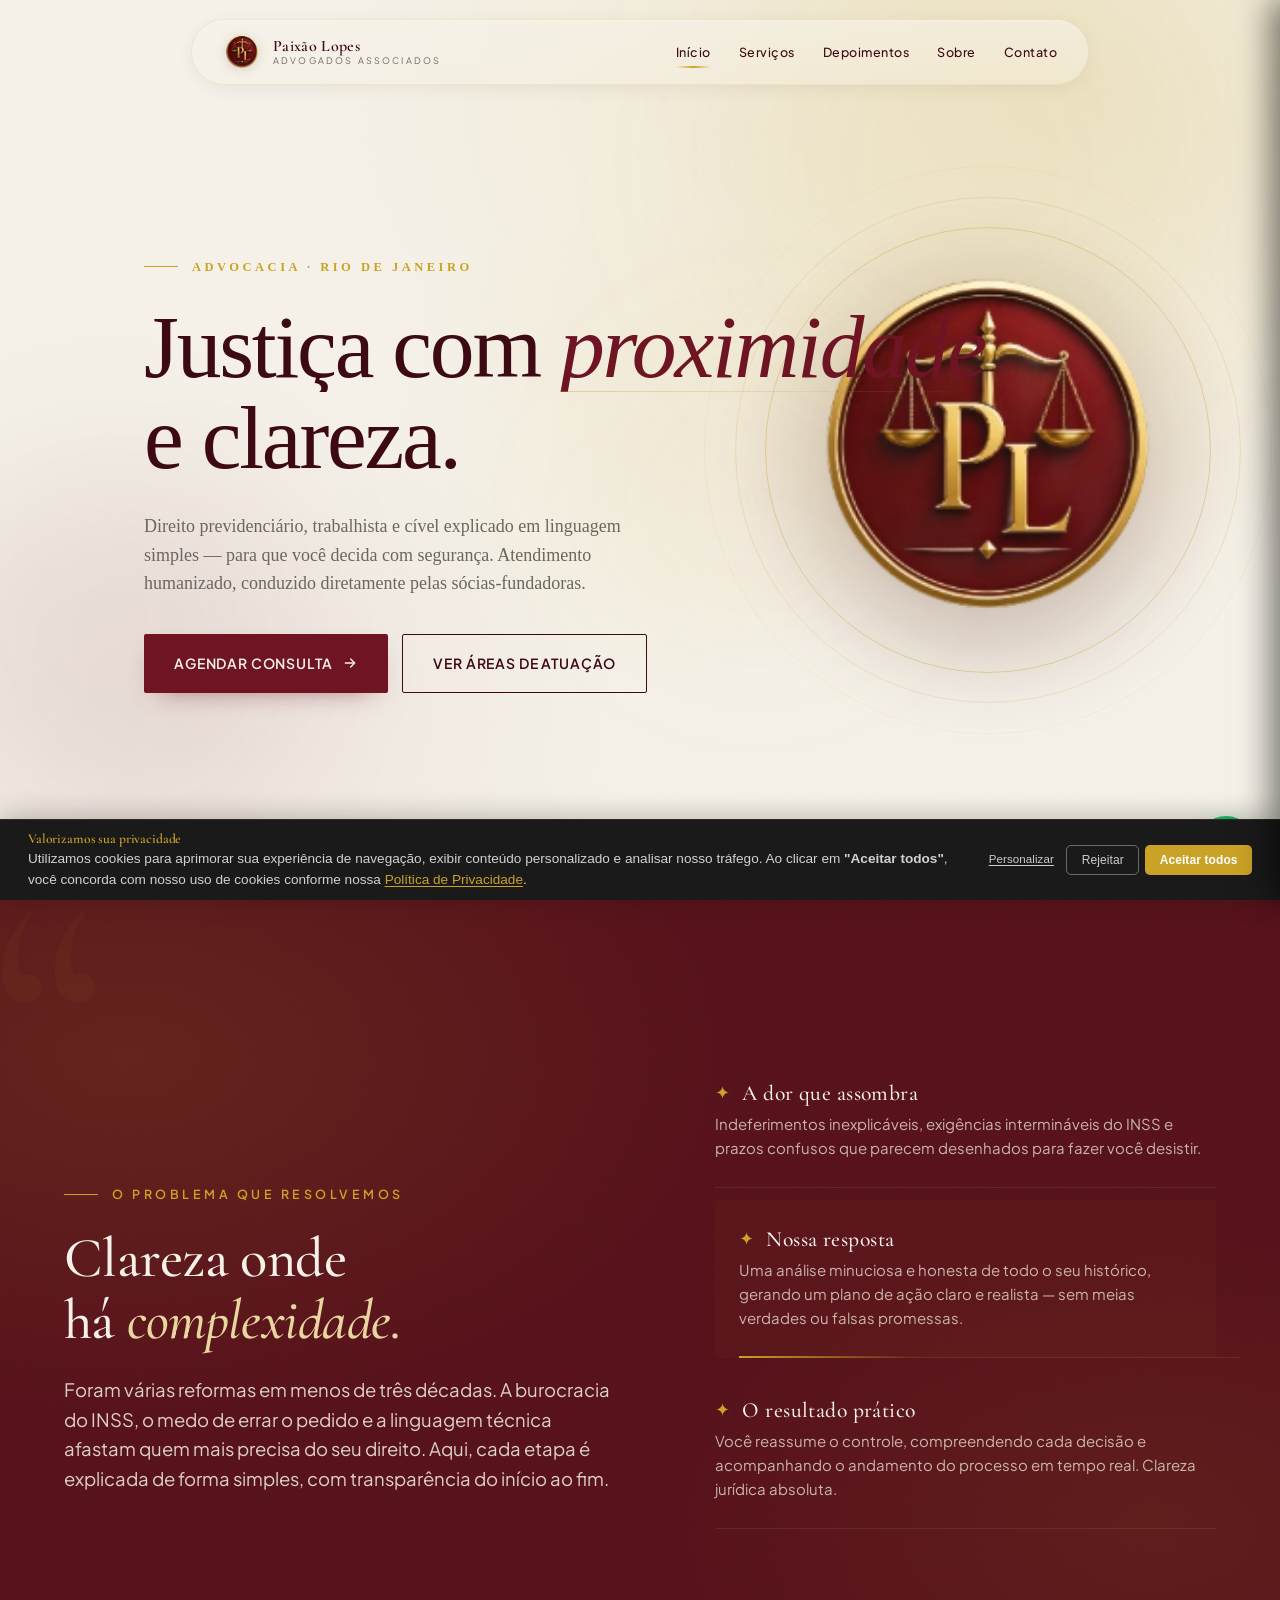
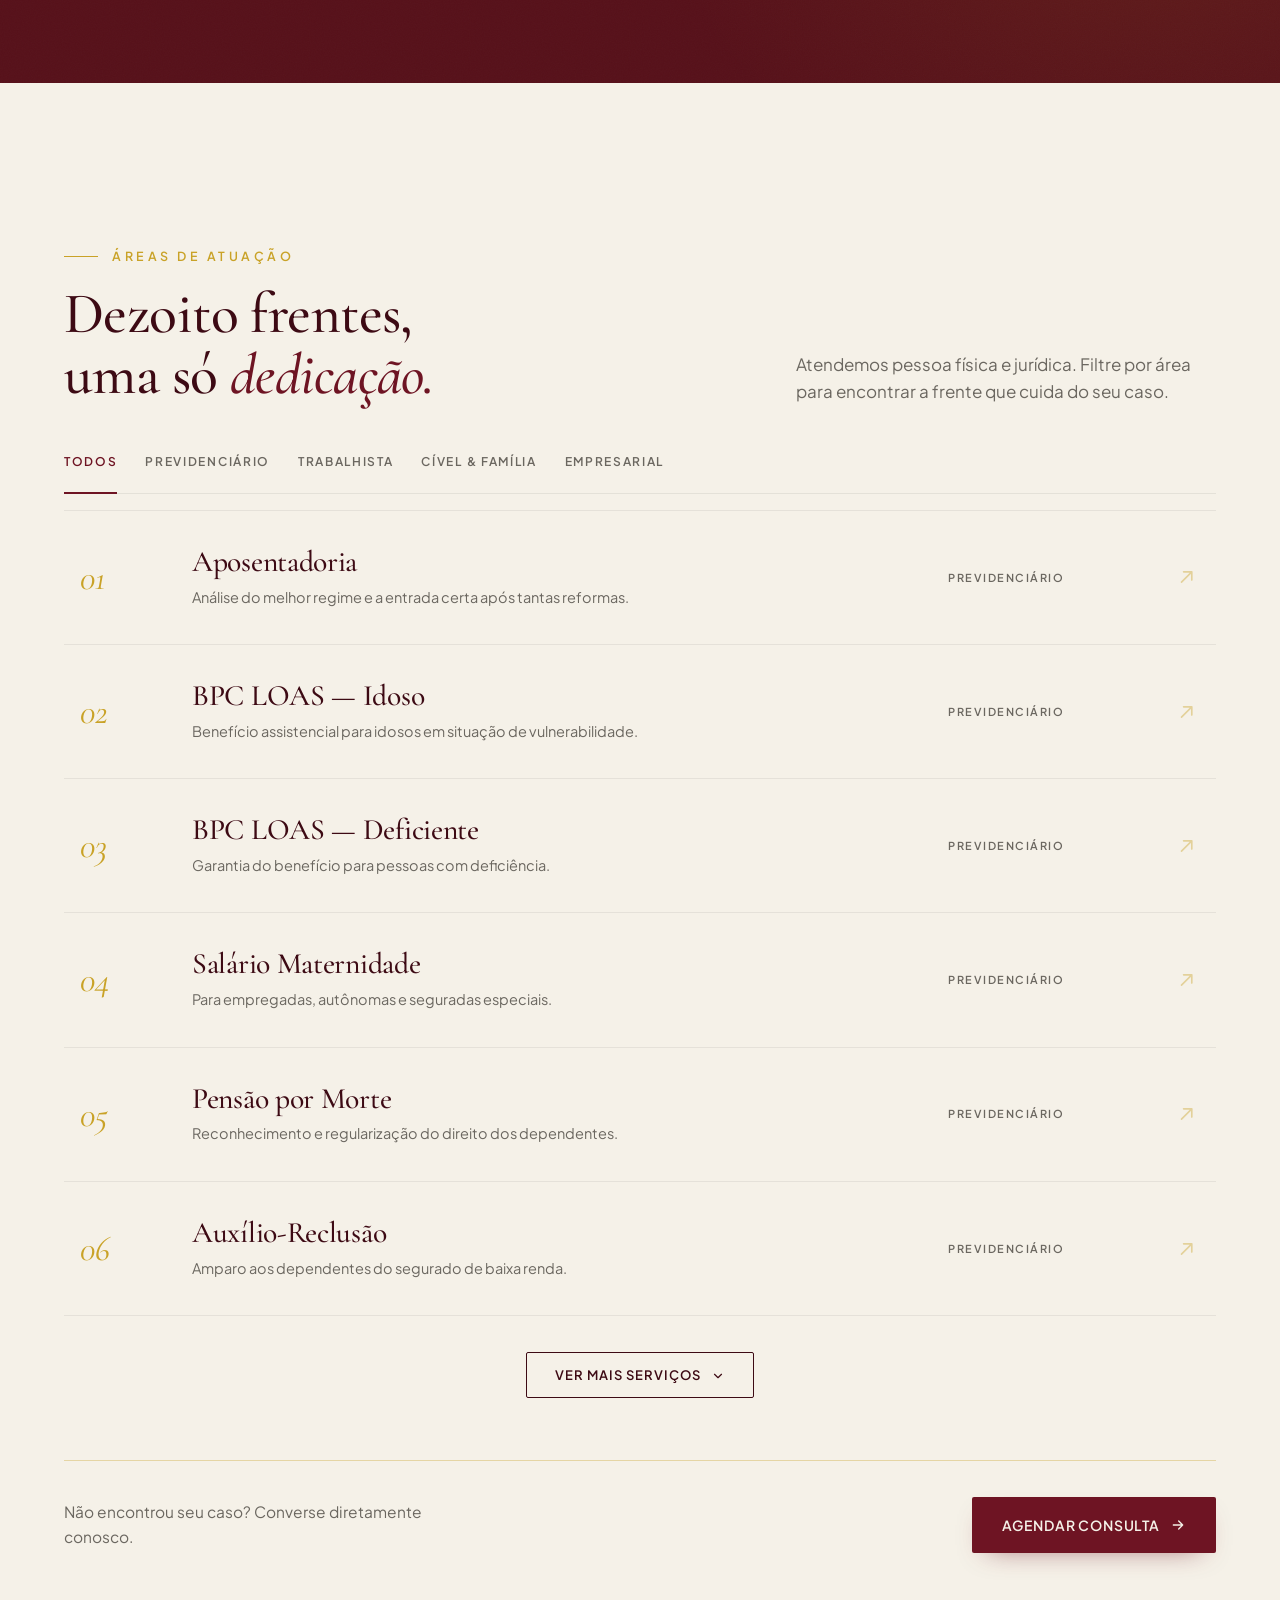
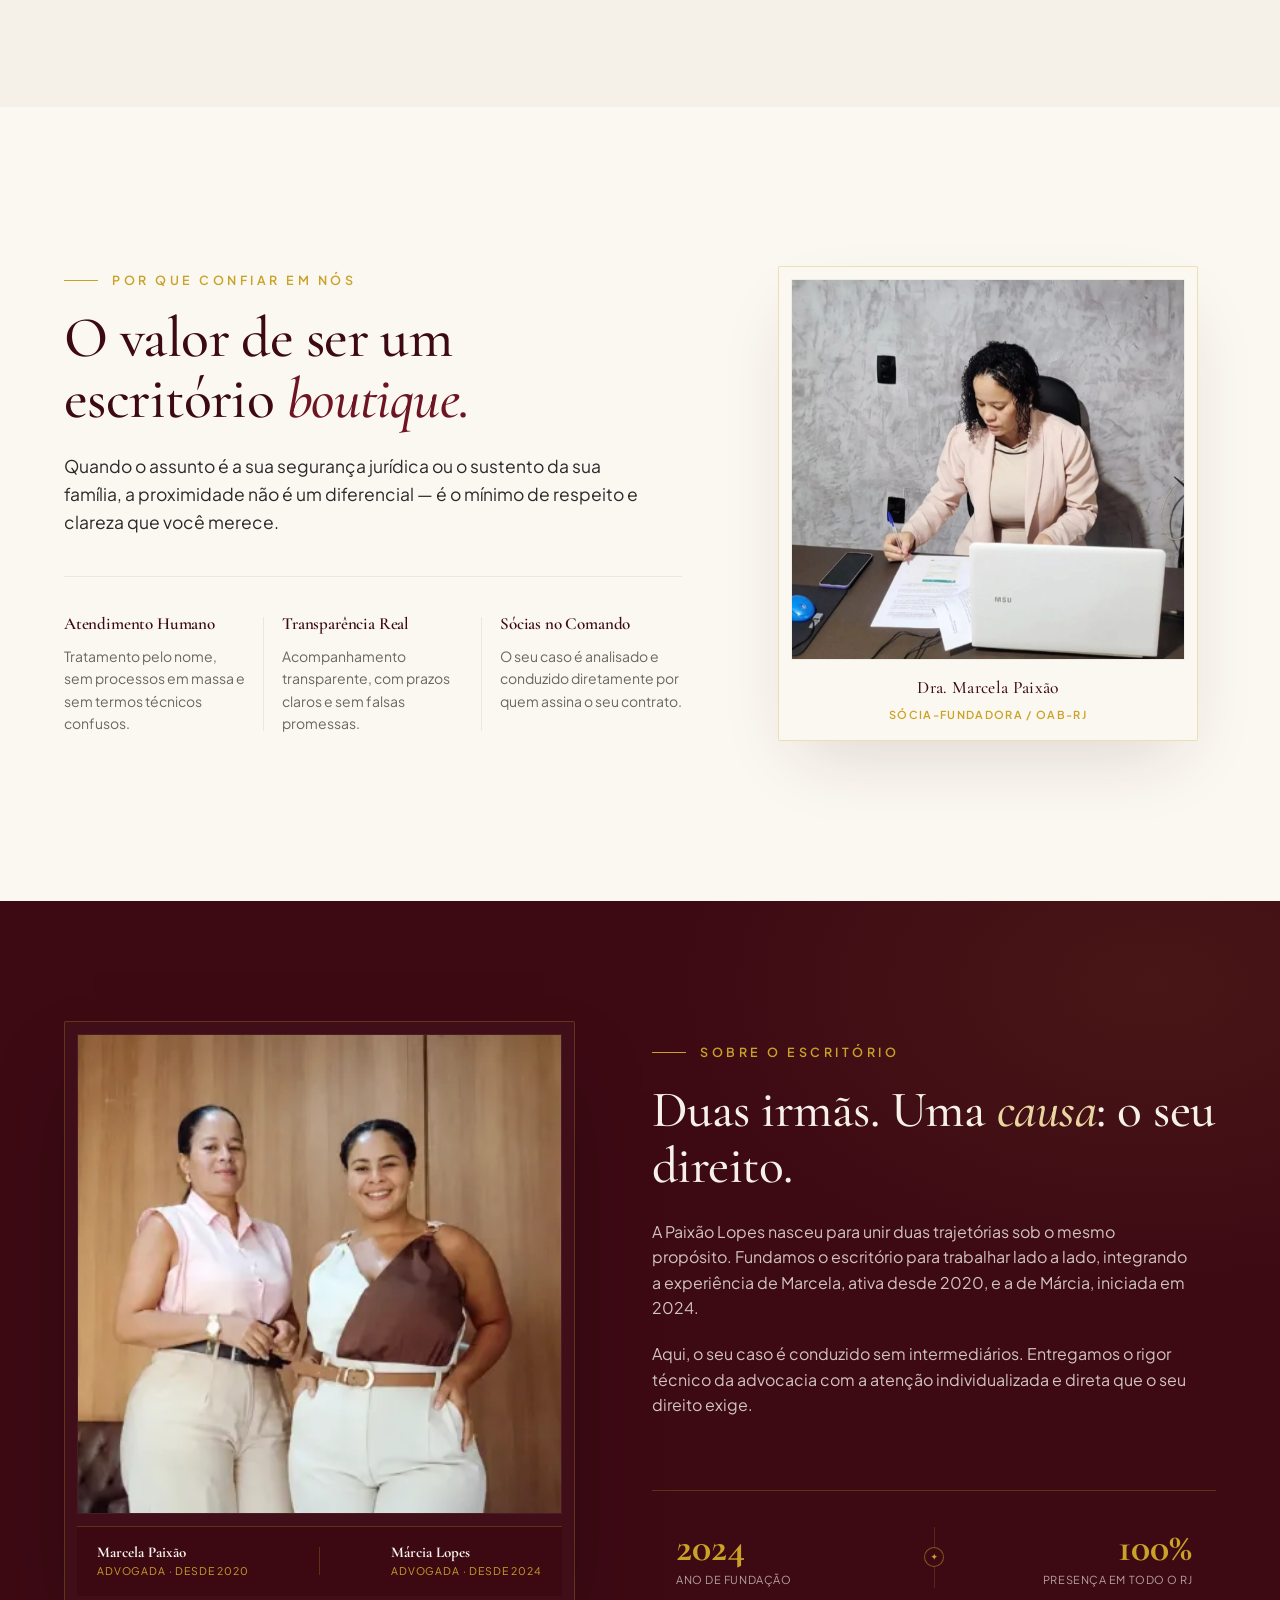
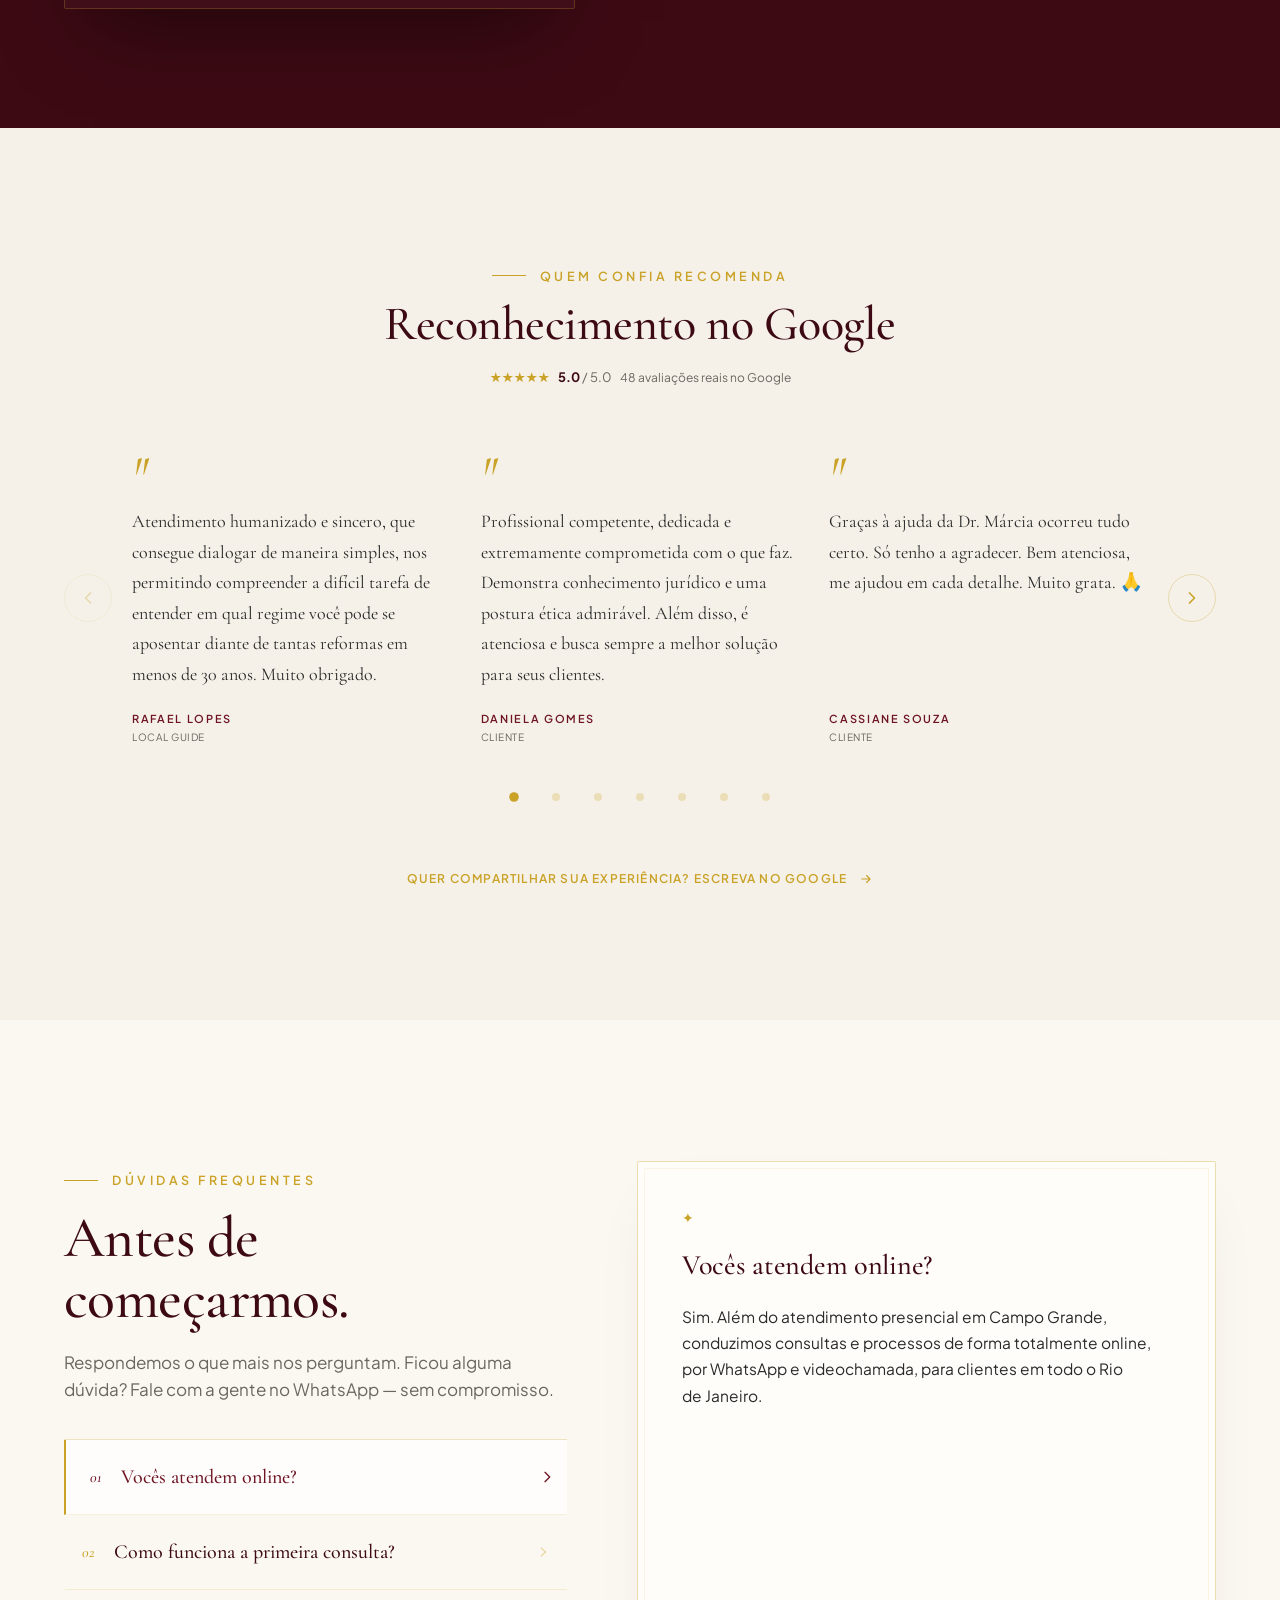
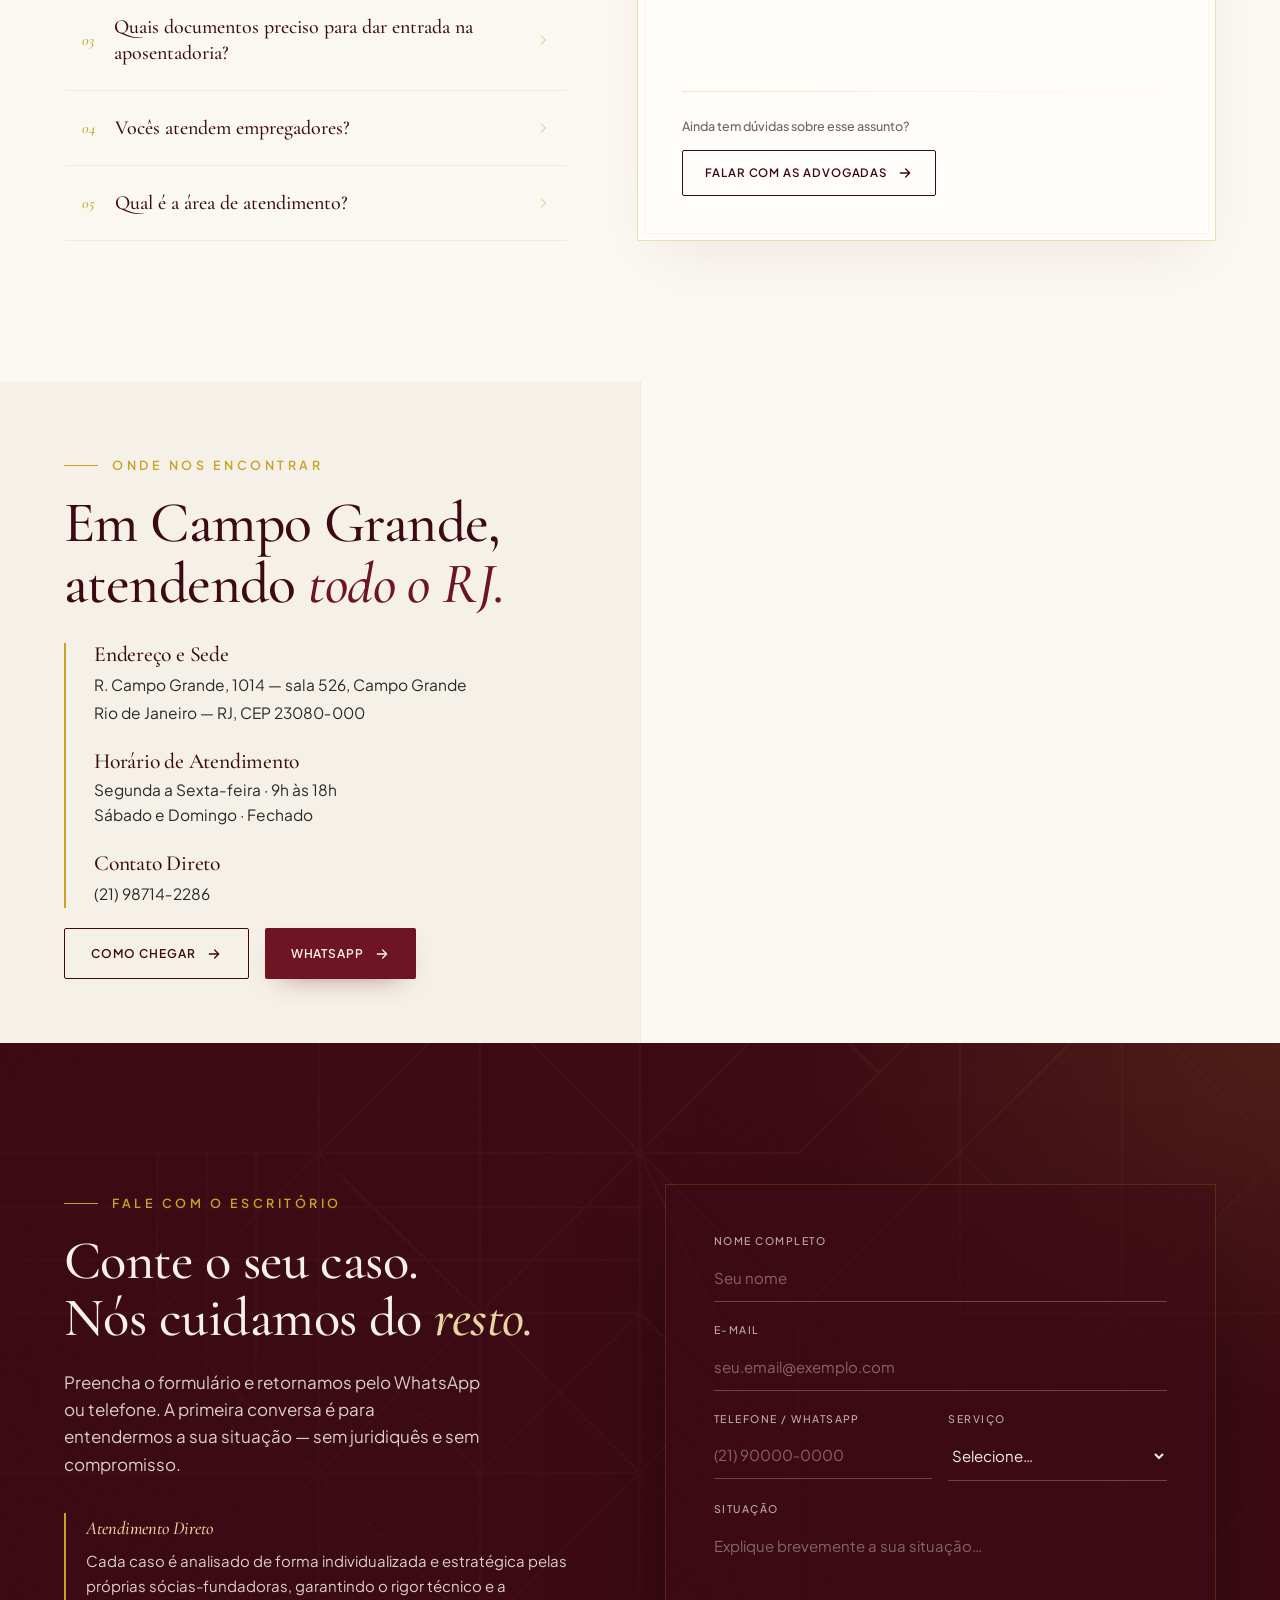
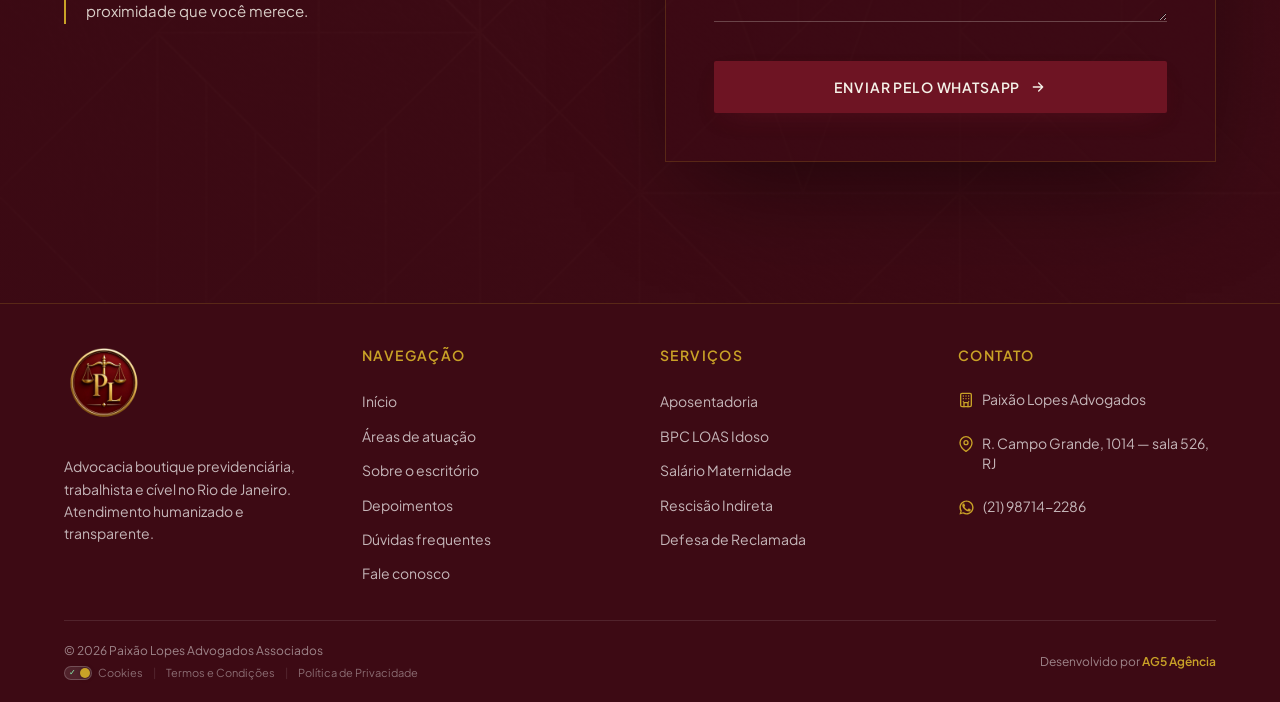
==== index.html @ a0da458a "refactor: remove testimonial from Marcela Paixão and update comment indices" ====
<!DOCTYPE html>
<html lang="pt-BR">
<head>
<meta charset="UTF-8" />
<meta name="viewport" content="width=device-width, initial-scale=1.0" />
<title>Advogado Previdenciário em Campo Grande RJ | Paixão Lopes Advogados</title>
<meta name="description" content="Escritório de advocacia previdenciária, trabalhista e cível em Campo Grande, Rio de Janeiro. Atendimento humanizado pelas sócias-fundadoras. 5,0★ no Google. Agende sua consulta." />
  <link rel="canonical" href="https://www.paixaolopesadvogados.com.br/" />
  <meta name="robots" content="index, follow, max-image-preview:large, max-snippet:-1, max-video-preview:-1" />

  <!-- Open Graph -->
  <meta property="og:title" content="Advogado Previdenciário em Campo Grande RJ | Paixão Lopes Advogados" />
  <meta property="og:description" content="Escritório boutique de advocacia previdenciária, trabalhista e cível no Rio de Janeiro. Atendimento humanizado e transparente. 5,0★ · 48 avaliações no Google." />
  <meta property="og:image" content="https://www.paixaolopesadvogados.com.br/assets/paixao-lopes-advogadas-socias-escritorio.webp" />
  <meta property="og:image:alt" content="Marcela Paixão e Márcia Lopes, advogadas sócias-fundadoras do escritório Paixão Lopes Advogados Associados" />
  <meta property="og:url" content="https://www.paixaolopesadvogados.com.br/" />
  <meta property="og:type" content="website" />
  <meta property="og:locale" content="pt_BR" />
  <meta property="og:site_name" content="Paixão Lopes Advogados Associados" />

  <!-- Twitter Cards -->
  <meta name="twitter:card" content="summary_large_image" />
  <meta name="twitter:title" content="Advogado Previdenciário em Campo Grande RJ | Paixão Lopes Advogados" />
  <meta name="twitter:description" content="Escritório boutique de advocacia previdenciária, trabalhista e cível no Rio de Janeiro. Atendimento humanizado e transparente." />
  <meta name="twitter:image" content="https://www.paixaolopesadvogados.com.br/assets/paixao-lopes-advogadas-socias-escritorio.webp" />
  <meta name="twitter:image:alt" content="Marcela Paixão e Márcia Lopes, advogadas sócias-fundadoras" />

  <!-- Local SEO / Geo Tags -->
  <meta name="geo.region" content="BR-RJ" />
  <meta name="geo.placename" content="Campo Grande, Rio de Janeiro" />
  <meta name="geo.position" content="-22.901576;-43.559458" />
  <meta name="ICBM" content="-22.901576, -43.559458" />

  <!-- Schema.org JSON-LD -->
  <script type="application/ld+json">
{
  "@context": "https://schema.org",
  "@graph": [
    {
      "@type": "LegalService",
      "@id": "http://www.paixaolopesadvogados.ag5agencia.site/#negocio",
      "name": "Paixão Lopes Advogados Associados",
      "alternateName": "Paixão Lopes Advogados Associados | Previdenciário | Trabalhista | Cível | Campo Grande RJ",
      "legalName": "Paixão Lopes Advogados Associados",
      "url": "http://www.paixaolopesadvogados.ag5agencia.site/",
      "logo": "https://www.paixaolopesadvogados.com.br/assets/logo-paixao-lopes-advogados-desktop.webp",
      "image": [
        "https://www.paixaolopesadvogados.com.br/assets/paixao-lopes-advogadas-socias-escritorio.webp",
        "https://www.paixaolopesadvogados.com.br/assets/advogada-marcela-paixao-assinando-documentos.webp"
      ],
      "description": "Escritório boutique de advocacia previdenciária, trabalhista e cível no Rio de Janeiro. Atendimento humanizado e transparente. 5,0 estrelas · 48 avaliações no Google.",
      "telephone": "+5521987142286",
      "priceRange": "Consulte",
      "currenciesAccepted": "BRL",
      "foundingDate": "2024",
      "address": {
        "@type": "PostalAddress",
        "streetAddress": "R. Campo Grande, 1014 — sala 526",
        "addressLocality": "Campo Grande",
        "addressRegion": "RJ",
        "postalCode": "23080-000",
        "addressCountry": "BR"
      },
      "geo": {
        "@type": "GeoCoordinates",
        "latitude": -22.9015764,
        "longitude": -43.5594576
      },
      "openingHoursSpecification": [
        {
          "@type": "OpeningHoursSpecification",
          "dayOfWeek": [
            "Monday",
            "Tuesday",
            "Wednesday",
            "Thursday",
            "Friday"
          ],
          "opens": "09:00",
          "closes": "18:00"
        }
      ],
      "areaServed": [
        {
          "@type": "City",
          "name": "Rio de Janeiro",
          "containedInPlace": {
            "@type": "State",
            "name": "Rio de Janeiro"
          }
        },
        {
          "@type": "Place",
          "name": "Campo Grande"
        },
        {
          "@type": "Place",
          "name": "Senador Vasconcelos"
        },
        {
          "@type": "Place",
          "name": "Santíssimo"
        },
        {
          "@type": "Place",
          "name": "Cosmos"
        },
        {
          "@type": "Place",
          "name": "Inhoaíba"
        },
        {
          "@type": "Place",
          "name": "Paciência"
        }
      ],
      "founder": [
        {
          "@type": "Person",
          "name": "Marcela Paixão",
          "jobTitle": "Advogada Sócia-Fundadora",
          "description": "Advogada ativa desde agosto de 2020. Especialista em direito previdenciário, trabalhista e cível. OAB-RJ.",
          "image": "https://www.paixaolopesadvogados.com.br/assets/advogada-marcela-paixao-atendimento-escritorio.webp",
          "sameAs": []
        },
        {
          "@type": "Person",
          "name": "Márcia Lopes",
          "jobTitle": "Advogada Sócia-Fundadora",
          "description": "Advogada ativa desde janeiro de 2024. Especialista em direito previdenciário, trabalhista e cível. OAB-RJ.",
          "image": "https://www.paixaolopesadvogados.com.br/assets/marcia-lopes-advogada-oab-campo-grande.webp",
          "sameAs": []
        }
      ],
      "hasOfferCatalog": {
        "@type": "OfferCatalog",
        "name": "Serviços de Paixão Lopes Advogados Associados | Previdenciário | Trabalhista | Cível | Campo Grande RJ",
        "itemListElement": [
          {
            "@type": "Offer",
            "itemOffered": {
              "@type": "Service",
              "name": "Aposentadoria",
              "description": "Análise do melhor regime e a entrada certa após tantas reformas.",
              "areaServed": "Campo Grande – RJ",
              "provider": {
                "@id": "http://www.paixaolopesadvogados.ag5agencia.site/#negocio"
              }
            }
          },
          {
            "@type": "Offer",
            "itemOffered": {
              "@type": "Service",
              "name": "BPC LOAS — Idoso",
              "description": "Benefício assistencial para idosos em situação de vulnerabilidade.",
              "areaServed": "Campo Grande – RJ",
              "provider": {
                "@id": "http://www.paixaolopesadvogados.ag5agencia.site/#negocio"
              }
            }
          },
          {
            "@type": "Offer",
            "itemOffered": {
              "@type": "Service",
              "name": "BPC LOAS — Deficiente",
              "description": "Garantia do benefício para pessoas com deficiência.",
              "areaServed": "Campo Grande – RJ",
              "provider": {
                "@id": "http://www.paixaolopesadvogados.ag5agencia.site/#negocio"
              }
            }
          },
          {
            "@type": "Offer",
            "itemOffered": {
              "@type": "Service",
              "name": "Salário Maternidade",
              "description": "Para empregadas, autônomas e seguradas especiais.",
              "areaServed": "Campo Grande – RJ",
              "provider": {
                "@id": "http://www.paixaolopesadvogados.ag5agencia.site/#negocio"
              }
            }
          },
          {
            "@type": "Offer",
            "itemOffered": {
              "@type": "Service",
              "name": "Pensão por Morte",
              "description": "Reconhecimento e regularização do direito dos dependentes.",
              "areaServed": "Campo Grande – RJ",
              "provider": {
                "@id": "http://www.paixaolopesadvogados.ag5agencia.site/#negocio"
              }
            }
          },
          {
            "@type": "Offer",
            "itemOffered": {
              "@type": "Service",
              "name": "Auxílio-Reclusão",
              "description": "Amparo aos dependentes do segurado de baixa renda.",
              "areaServed": "Campo Grande – RJ",
              "provider": {
                "@id": "http://www.paixaolopesadvogados.ag5agencia.site/#negocio"
              }
            }
          },
          {
            "@type": "Offer",
            "itemOffered": {
              "@type": "Service",
              "name": "Auxílio-Acidente",
              "description": "Indenização por sequela que reduza a capacidade de trabalho.",
              "areaServed": "Campo Grande – RJ",
              "provider": {
                "@id": "http://www.paixaolopesadvogados.ag5agencia.site/#negocio"
              }
            }
          },
          {
            "@type": "Offer",
            "itemOffered": {
              "@type": "Service",
              "name": "Planejamento Previdenciário",
              "description": "Estratégia para você se aposentar no melhor momento e valor.",
              "areaServed": "Campo Grande – RJ",
              "provider": {
                "@id": "http://www.paixaolopesadvogados.ag5agencia.site/#negocio"
              }
            }
          },
          {
            "@type": "Offer",
            "itemOffered": {
              "@type": "Service",
              "name": "Cálculos Previdenciários",
              "description": "Apuração precisa de tempo de contribuição e renda do benefício.",
              "areaServed": "Campo Grande – RJ",
              "provider": {
                "@id": "http://www.paixaolopesadvogados.ag5agencia.site/#negocio"
              }
            }
          },
          {
            "@type": "Offer",
            "itemOffered": {
              "@type": "Service",
              "name": "Rescisão Indireta",
              "description": "Quando o empregador descumpre o contrato, agimos por você.",
              "areaServed": "Campo Grande – RJ",
              "provider": {
                "@id": "http://www.paixaolopesadvogados.ag5agencia.site/#negocio"
              }
            }
          },
          {
            "@type": "Offer",
            "itemOffered": {
              "@type": "Service",
              "name": "Reclamatória Trabalhista",
              "description": "Cobrança de verbas e direitos não pagos pelo empregador.",
              "areaServed": "Campo Grande – RJ",
              "provider": {
                "@id": "http://www.paixaolopesadvogados.ag5agencia.site/#negocio"
              }
            }
          },
          {
            "@type": "Offer",
            "itemOffered": {
              "@type": "Service",
              "name": "Acidente de Trabalho",
              "description": "Defesa dos direitos do trabalhador acidentado e estabilidade.",
              "areaServed": "Campo Grande – RJ",
              "provider": {
                "@id": "http://www.paixaolopesadvogados.ag5agencia.site/#negocio"
              }
            }
          },
          {
            "@type": "Offer",
            "itemOffered": {
              "@type": "Service",
              "name": "Cálculos Trabalhistas",
              "description": "Liquidação e conferência de valores em processos trabalhistas.",
              "areaServed": "Campo Grande – RJ",
              "provider": {
                "@id": "http://www.paixaolopesadvogados.ag5agencia.site/#negocio"
              }
            }
          },
          {
            "@type": "Offer",
            "itemOffered": {
              "@type": "Service",
              "name": "Defesa de Reclamada",
              "description": "Defesa estratégica de empregadores em ações trabalhistas.",
              "areaServed": "Campo Grande – RJ",
              "provider": {
                "@id": "http://www.paixaolopesadvogados.ag5agencia.site/#negocio"
              }
            }
          },
          {
            "@type": "Offer",
            "itemOffered": {
              "@type": "Service",
              "name": "Parecer para Empregadores",
              "description": "Pareceres técnicos para decisões seguras na sua empresa.",
              "areaServed": "Campo Grande – RJ",
              "provider": {
                "@id": "http://www.paixaolopesadvogados.ag5agencia.site/#negocio"
              }
            }
          },
          {
            "@type": "Offer",
            "itemOffered": {
              "@type": "Service",
              "name": "Consultoria Empresarial",
              "description": "Acompanhamento preventivo para reduzir passivos trabalhistas.",
              "areaServed": "Campo Grande – RJ",
              "provider": {
                "@id": "http://www.paixaolopesadvogados.ag5agencia.site/#negocio"
              }
            }
          },
          {
            "@type": "Offer",
            "itemOffered": {
              "@type": "Service",
              "name": "Direito do Consumidor",
              "description": "Cobranças indevidas, negativações e contratos abusivos.",
              "areaServed": "Campo Grande – RJ",
              "provider": {
                "@id": "http://www.paixaolopesadvogados.ag5agencia.site/#negocio"
              }
            }
          },
          {
            "@type": "Offer",
            "itemOffered": {
              "@type": "Service",
              "name": "Divórcio",
              "description": "Condução sensível e segura da dissolução conjugal.",
              "areaServed": "Campo Grande – RJ",
              "provider": {
                "@id": "http://www.paixaolopesadvogados.ag5agencia.site/#negocio"
              }
            }
          }
        ]
      },
      "aggregateRating": {
        "@type": "AggregateRating",
        "ratingValue": "5.0",
        "reviewCount": "48",
        "bestRating": "5",
        "worstRating": "1"
      },
      "sameAs": [
        "https://share.google/LCn8cSXzbrbcLTiIs"
      ]
    },
    {
      "@type": "WebSite",
      "@id": "http://www.paixaolopesadvogados.ag5agencia.site/#website",
      "url": "http://www.paixaolopesadvogados.ag5agencia.site/",
      "name": "Paixão Lopes Advogados Associados | Previdenciário | Trabalhista | Cível | Campo Grande RJ",
      "publisher": {
        "@id": "http://www.paixaolopesadvogados.ag5agencia.site/#negocio"
      },
      "inLanguage": "pt-BR"
    },
    {
      "@type": "WebPage",
      "@id": "http://www.paixaolopesadvogados.ag5agencia.site/#webpage",
      "url": "http://www.paixaolopesadvogados.ag5agencia.site/",
      "name": "Advogado Previdenciário em Campo Grande RJ | Paixão Lopes Advogados",
      "description": "Escritório de advocacia previdenciária, trabalhista e cível em Campo Grande, Rio de Janeiro. Atendimento humanizado pelas sócias-fundadoras. 5,0 estrelas no Google. Agende sua consulta.",
      "isPartOf": {
        "@id": "http://www.paixaolopesadvogados.ag5agencia.site/#website"
      },
      "about": {
        "@id": "http://www.paixaolopesadvogados.ag5agencia.site/#negocio"
      },
      "inLanguage": "pt-BR",
      "datePublished": "2024-01-01",
      "dateModified": "2026-06-15"
    },
    {
      "@type": "FAQPage",
      "@id": "http://www.paixaolopesadvogados.ag5agencia.site/#faq",
      "mainEntity": [
        {
          "@type": "Question",
          "name": "Vocês atendem online?",
          "acceptedAnswer": {
            "@type": "Answer",
            "text": "Sim. Além do atendimento presencial em Campo Grande, conduzimos consultas e processos de forma totalmente online, por WhatsApp e videochamada, para clientes em todo o Rio de Janeiro."
          }
        },
        {
          "@type": "Question",
          "name": "Como funciona a primeira consulta?",
          "acceptedAnswer": {
            "@type": "Answer",
            "text": "É uma conversa para entendermos a sua situação. Você nos conta o caso, tiramos suas dúvidas em linguagem simples e explicamos os caminhos possíveis — com transparência sobre prazos e expectativas, sem compromisso."
          }
        },
        {
          "@type": "Question",
          "name": "Quais documentos preciso para dar entrada na aposentadoria?",
          "acceptedAnswer": {
            "@type": "Answer",
            "text": "Em geral: documento de identidade, CPF, comprovante de residência, carteira de trabalho e o extrato do CNIS (Cadastro Nacional de Informações Sociais). Na consulta indicamos exatamente o que o seu caso exige — cada história é única."
          }
        },
        {
          "@type": "Question",
          "name": "Vocês atendem empregadores?",
          "acceptedAnswer": {
            "@type": "Answer",
            "text": "Sim. Atuamos na defesa de empresas em reclamatórias trabalhistas, emitimos pareceres técnicos e oferecemos consultoria preventiva para reduzir passivos e dar segurança às decisões do empregador."
          }
        },
        {
          "@type": "Question",
          "name": "Qual é a área de atendimento?",
          "acceptedAnswer": {
            "@type": "Answer",
            "text": "Atendemos clientes em todo o estado do Rio de Janeiro. Nosso escritório fica na R. Campo Grande, 1014 — sala 526, em Campo Grande."
          }
        }
      ]
    }
  ]
}
</script>
<link rel="icon" type="image/x-icon" href="assets/favicon-paixao-lopes-advogados.ico" />
<link rel="preload" href="assets/logo-paixao-lopes-advogados-mobile.webp" as="image" fetchpriority="high">
<link rel="preconnect" href="https://fonts.googleapis.com" />
<link rel="preconnect" href="https://fonts.gstatic.com" crossorigin />
<link rel="dns-prefetch" href="//fonts.googleapis.com" />
<link rel="dns-prefetch" href="//fonts.gstatic.com" />
<link rel="preload" href="https://fonts.googleapis.com/css2?family=Cormorant+Garamond:ital,wght@0,300;0,400;0,500;0,600;0,700;1,300;1,400;1,500;1,600;1,700&family=Plus+Jakarta+Sans:wght@300;400;500;600;700&display=swap" as="style" onload="this.onload=null;this.rel='stylesheet'">
<noscript><link href="https://fonts.googleapis.com/css2?family=Cormorant+Garamond:ital,wght@0,300;0,400;0,500;0,600;0,700;1,300;1,400;1,500;1,600;1,700&family=Plus+Jakarta+Sans:wght@300;400;500;600;700&display=swap" rel="stylesheet"></noscript>
<link rel="preload" href="style.css" as="style">
<link rel="stylesheet" href="style.css" />
<link rel="preload" href="cookie-banner.css" as="style" onload="this.onload=null;this.rel='stylesheet'">
<noscript><link rel="stylesheet" href="cookie-banner.css"></noscript>
<style>
  /* LCP font fallback: garante texto visível imediatamente */
  .hero__kicker, .hero h1, .hero__sub, .hero__actions { font-family: Georgia, 'Times New Roman', serif; }
  .hero__kicker { opacity: 1; transform: translateY(0); }
  .hero h1 .line > span { transform: translateY(0); }
  .hero__sub { opacity: 1; transform: none; }
  .hero__actions { opacity: 1; transform: none; }
</style>
</head>
<body id="topo">

<!-- ============ NAVBAR ============ -->
<div class="nav-wrapper" id="navWrapper">
  <header class="nav" id="nav">
    <a class="nav__brand" href="#topo" aria-label="Paixão Lopes — início">
      <img src="assets/logo-paixao-lopes-advogados-desktop.webp" alt="Logotipo oficial redondo da Paixão Lopes Advogados Associados com a balança da justiça e as iniciais PL" width="80" height="80" />
      <span class="nav__brand-txt">
        <b>Paixão Lopes</b>
        <span>Advogados Associados</span>
      </span>
    </a>
    <nav class="nav__links" aria-label="Navegação principal">
      <a href="#inicio">Início</a>
      <a href="#servicos">Serviços</a>
      <a href="#depoimentos">Depoimentos</a>
      <a href="#sobre">Sobre</a>
      <a href="#contato">Contato</a>
    </nav>
    <button class="nav__burger" id="burger" aria-label="Abrir menu" aria-expanded="false">
      <span></span><span></span><span></span>
    </button>
  </header>
</div>



<!-- ============ HERO ============ -->
<main>
<section class="hero" id="inicio">
  <!-- Camadas de fundo premium -->
  <div class="hero__bg">
    <div class="hero__bg-grad"></div>
    <div class="hero__bg-noise"></div>
    <div class="hero__bg-orb orb-1"></div>
    <div class="hero__bg-orb orb-2"></div>
    <div class="hero__bg-orb orb-3"></div>
  </div>
  
  <!-- Selo/Brasão flutuante com animação -->
  <div class="hero__seal" aria-hidden="true">
    <div class="hero__seal-ring"></div>
    <div class="hero__seal-ring r2"></div>
    <div class="hero__seal-ring r3"></div>
    <div class="hero__seal-glow"></div>
    <img src="assets/logo-paixao-lopes-advogados-mobile.webp" alt="Brasão oficial redondo da Paixão Lopes Advogados Associados" fetchpriority="high" width="400" height="400" />
  </div>
  
  <!-- Partículas douradas sutis -->
  <div class="hero__particles" aria-hidden="true">
    <span></span><span></span><span></span><span></span><span></span>
    <span></span><span></span><span></span><span></span><span></span>
  </div>
  
  <!-- Conteúdo principal -->
  <div class="hero__inner">
    <span class="eyebrow hero__kicker">Advocacia · Rio de Janeiro</span>
    <h1>
      <span class="line"><span>Justiça com <em>proximidade</em></span></span>
      <span class="line"><span>e clareza.</span></span>
    </h1>
    <p class="hero__sub">Direito previdenciário, trabalhista e cível explicado em linguagem simples — para que você decida com segurança. Atendimento humanizado, conduzido diretamente pelas sócias-fundadoras.</p>
    <div class="hero__actions">
      <a class="btn btn-primary" href="https://wa.me/5521987142286?text=Ol%C3%A1%2C%20vim%20atrav%C3%A9s%20do%20site%20e%20gostaria%20de%20uma%20informa%C3%A7%C3%A3o." target="_blank" rel="noopener noreferrer">
        Agendar consulta
        <svg viewBox="0 0 24 24" fill="none" stroke="currentColor" stroke-width="2"><path d="M5 12h14M13 6l6 6-6 6" stroke-linecap="round" stroke-linejoin="round"/></svg>
      </a>
      <a class="btn btn-outline" href="#servicos">Ver áreas de atuação</a>
    </div>
  </div>
  

</section>



<!-- ============ IMPACTO ============ -->
<section class="impacto" id="impacto">
  <div class="impacto__grain"></div>
  <span class="impacto__big-quote" aria-hidden="true">“</span>
  <div class="wrap">
    <div class="impacto__container">
      
      <!-- Coluna da Esquerda: O Contexto Editorial -->
      <div class="impacto__content">
        <span class="eyebrow reveal">O problema que resolvemos</span>
        <h2 class="reveal d1">Clareza onde há <em>complexidade.</em></h2>
        <p class="impacto__lead reveal d2">Foram várias reformas em menos de três décadas. A burocracia do INSS, o medo de errar o pedido e a linguagem técnica afastam quem mais precisa do seu direito. Aqui, cada etapa é explicada de forma simples, com transparência do início ao fim.</p>
      </div>

      <!-- Coluna da Direita: Os Passos de Solução -->
      <div class="impacto__steps">
        
        <!-- Passo 1: A Dor -->
        <div class="impacto-step reveal d1">
          <div class="impacto-step__body">
            <h3 class="impacto-step__title">A dor que assombra</h3>
            <p class="impacto-step__text">Indeferimentos inexplicáveis, exigências intermináveis do INSS e prazos confusos que parecem desenhados para fazer você desistir.</p>
          </div>
        </div>

        <!-- Passo 2: A Resposta (Destaque Visual - Quebra de Grid) -->
        <div class="impacto-step impact-step--highlight reveal d2">
          <div class="impacto-step__body">
            <h3 class="impacto-step__title">Nossa resposta</h3>
            <p class="impacto-step__text">Uma análise minuciosa e honesta de todo o seu histórico, gerando um plano de ação claro e realista — sem meias verdades ou falsas promessas.</p>
          </div>
        </div>

        <!-- Passo 3: O Resultado -->
        <div class="impacto-step reveal d3">
          <div class="impacto-step__body">
            <h3 class="impacto-step__title">O resultado prático</h3>
            <p class="impacto-step__text">Você reassume o controle, compreendendo cada decisão e acompanhando o andamento do processo em tempo real. Clareza jurídica absoluta.</p>
          </div>
        </div>

      </div>

    </div>
  </div>
</section>

<!-- ============ SERVIÇOS ============ -->
<section class="servicos" id="servicos">
  <div class="wrap">
    <div class="servicos__head">
      <div>
        <span class="eyebrow reveal">Áreas de atuação</span>
        <h2 class="section-title reveal d1" style="margin-top:18px">Dezoito frentes,<br>uma só <em>dedicação.</em></h2>
      </div>
      <p class="reveal d2">Atendemos pessoa física e jurídica. Filtre por área para encontrar a frente que cuida do seu caso.</p>
    </div>

    <div class="svc-tabs reveal" id="svcTabs" role="tablist" aria-label="Filtrar áreas de atuação">
      <button class="svc-tab active" role="tab" aria-selected="true" data-area="todos">Todos</button>
      <button class="svc-tab" role="tab" aria-selected="false" data-area="prev">Previdenciário</button>
      <button class="svc-tab" role="tab" aria-selected="false" data-area="trab">Trabalhista</button>
      <button class="svc-tab" role="tab" aria-selected="false" data-area="civel">Cível &amp; Família</button>
      <button class="svc-tab" role="tab" aria-selected="false" data-area="empr">Empresarial</button>
    </div>

    <div class="svc-list" id="svcList" role="tabpanel">
      <!-- rows injected by script.js -->
    </div>

    <!-- Botão Ver mais serviços -->
    <div class="svc-more-container reveal" id="svcMoreWrap" style="display: none;">
      <button class="btn btn-outline" id="btnSvcMore">
        Ver mais serviços
        <svg viewBox="0 0 24 24" fill="none" stroke="currentColor" stroke-width="2" style="width: 14px; height: 14px; transform: translateY(1px);"><path d="m6 9 6 6 6-6" stroke-linecap="round" stroke-linejoin="round"/></svg>
      </button>
    </div>

    <div class="servicos__foot reveal">
      <p>Não encontrou seu caso? Converse diretamente conosco.</p>
      <a class="btn btn-primary" href="https://wa.me/5521987142286?text=Ol%C3%A1%2C%20vim%20atrav%C3%A9s%20do%20site%20e%20gostaria%20de%20uma%20informa%C3%A7%C3%A3o." target="_blank" rel="noopener noreferrer">
        Agendar consulta
        <svg viewBox="0 0 24 24" fill="none" stroke="currentColor" stroke-width="2"><path d="M5 12h14M13 6l6 6-6 6" stroke-linecap="round" stroke-linejoin="round"/></svg>
      </a>
    </div>
  </div>
</section>

<!-- ============ CONFIANÇA / ENCANTAMENTO ============ -->
<section class="confianca" id="confianca">
  <div class="wrap">
    <div class="confianca__grid">
      <div class="confianca__text">
        <span class="eyebrow reveal">Por que confiar em nós</span>
        <h2 class="section-title reveal d1">O valor de ser um<br>escritório <em>boutique.</em></h2>
        <p class="confianca__lead reveal d2">Quando o assunto é a sua segurança jurídica ou o sustento da sua família, a proximidade não é um diferencial — é o mínimo de respeito e clareza que você merece.</p>
        
        <!-- Manifesto em Grid Horizontal Editorial (Estilo Revista) -->
        <div class="confianca__manifesto reveal d3">
          <div class="manifesto-col">
            <h3 class="manifesto-title">Atendimento Humano</h3>
            <p class="manifesto-text">Tratamento pelo nome, sem processos em massa e sem termos técnicos confusos.</p>
          </div>
          
          <div class="manifesto-col">
            <h3 class="manifesto-title">Transparência Real</h3>
            <p class="manifesto-text">Acompanhamento transparente, com prazos claros e sem falsas promessas.</p>
          </div>
          
          <div class="manifesto-col">
            <h3 class="manifesto-title">Sócias no Comando</h3>
            <p class="manifesto-text">O seu caso é analisado e conduzido diretamente por quem assina o seu contrato.</p>
          </div>
        </div>
      </div>
      <div class="confianca__media reveal d2">
        <div class="ph-portrait-block">
          <img src="assets/advogada-marcela-paixao-assinando-documentos.webp" alt="Dra. Marcela Paixão sentada em sua mesa de atendimento, analisando e assinando papéis do escritório" loading="lazy" width="600" height="800" />
          <div class="ph-portrait-info">
            <span class="ph-portrait-name">Dra. Marcela Paixão</span>
            <span class="ph-portrait-title">Sócia-Fundadora / OAB-RJ</span>
          </div>
        </div>
      </div>
    </div>
  </div>
</section>

<!-- ============ SOBRE / CREDENCIAIS ============ -->
<section class="sobre" id="sobre">
  <div class="wrap">
    <div class="sobre__grid">
      
      <!-- Coluna da Esquerda: Retrato Compacto e Identificação -->
      <div class="sobre__media reveal">
        <div class="sobre__img-wrapper">
          <img src="assets/paixao-lopes-advogadas-socias-escritorio.webp" alt="Marcela e Márcia Paixão Lopes, advogadas sócias-fundadoras do escritório Paixão Lopes Advogados Associados em Campo Grande RJ" loading="lazy" width="600" height="800" />
          <div class="sobre__names-tag">
            <div class="who"><b>Marcela Paixão</b><span>Advogada · desde 2020</span></div>
            <div class="who-sep"></div>
            <div class="who"><b>Márcia Lopes</b><span>Advogada · desde 2024</span></div>
          </div>
        </div>
      </div>
      
      <!-- Coluna da Direita: Narrativa da Banca e Contadores -->
      <div class="sobre__content reveal d1">
        <span class="eyebrow sobre__tag">Sobre o escritório</span>
        <h2 class="sobre__title">Duas irmãs. Uma <em>causa</em>: o seu direito.</h2>
        <p class="sobre__text">
          A Paixão Lopes nasceu para unir duas trajetórias sob o mesmo propósito. Fundamos o escritório para trabalhar lado a lado, integrando a experiência de Marcela, ativa desde 2020, e a de Márcia, iniciada em 2024.
        </p>
        <p class="sobre__text">
          Aqui, o seu caso é conduzido sem intermediários. Entregamos o rigor técnico da advocacia com a atenção individualizada e direta que o seu direito exige.
        </p>
        
        <!-- Grade de Prestígio de Duas Colunas -->
        <div class="sobre__stats-grid" id="counters">
          <div class="stats-grid__axis" aria-hidden="true">
            <div class="axis-node">✦</div>
          </div>
          
          <div class="stats-item">
            <b class="stats-num" data-count="2024" data-plain="1">0</b>
            <span class="stats-lbl">Ano de Fundação</span>
          </div>
          <div class="stats-item">
            <b class="stats-num" data-count="100" data-suffix="%">0</b>
            <span class="stats-lbl">Presença em todo o RJ</span>
          </div>
        </div>
      </div>

    </div>
  </div>
</section>

<!-- ============ DEPOIMENTOS ============ -->
<section class="depo" id="depoimentos">
  <div class="wrap">
    
    <!-- Cabeçalho Centrado Editorial -->
    <div class="depo__header reveal">
      <span class="eyebrow">Quem confia recomenda</span>
      <h2 class="depo__title-editorial">Reconhecimento no Google</h2>
      
      <!-- Google Rating Premium -->
      <div class="depo__google-stars">
        <span class="stars">★★★★★</span>
        <span class="score"><b>5.0</b> / 5.0</span>
        <span class="count">48 avaliações reais no Google</span>
      </div>
    </div>
    

    <!-- Carrossel de Depoimentos -->
    <div class="depo__carousel-wrapper reveal d1">
      <button class="depo__nav depo__nav--prev" id="depoPrev" aria-label="Depoimento anterior">
        <svg viewBox="0 0 24 24" fill="none" stroke="currentColor" stroke-width="2"><path d="M15 18l-6-6 6-6" stroke-linecap="round" stroke-linejoin="round"/></svg>
      </button>
      
      <div class="depo__carousel" id="depoCarousel">
        <div class="depo__track" id="depoTrack">
          
          <!-- Depoimento 1 -->
          <div class="depo__slide">
            <div class="depo__card-clean">
              <span class="depo__quote-icon">"</span>
              <p class="depo__quote-text">Atendimento humanizado e sincero, que consegue dialogar de maneira simples, nos permitindo compreender a difícil tarefa de entender em qual regime você pode se aposentar diante de tantas reformas em menos de 30 anos. Muito obrigado.</p>
              <div class="depo__meta">
                <strong class="depo__author-name">Rafael Lopes</strong>
                <span class="depo__author-status">Local Guide</span>
              </div>
            </div>
          </div>
          
          <!-- Depoimento 2 -->
          <div class="depo__slide">
            <div class="depo__card-clean">
              <span class="depo__quote-icon">"</span>
              <p class="depo__quote-text">Profissional competente, dedicada e extremamente comprometida com o que faz. Demonstra conhecimento jurídico e uma postura ética admirável. Além disso, é atenciosa e busca sempre a melhor solução para seus clientes.</p>
              <div class="depo__meta">
                <strong class="depo__author-name">Daniela Gomes</strong>
                <span class="depo__author-status">Cliente</span>
              </div>
            </div>
          </div>
          
          <!-- Depoimento 3 -->
          <div class="depo__slide">
            <div class="depo__card-clean">
              <span class="depo__quote-icon">"</span>
              <p class="depo__quote-text">Graças à ajuda da Dr. Márcia ocorreu tudo certo. Só tenho a agradecer. Bem atenciosa, me ajudou em cada detalhe. Muito grata. 🙏</p>
              <div class="depo__meta">
                <strong class="depo__author-name">Cassiane Souza</strong>
                <span class="depo__author-status">Cliente</span>
              </div>
            </div>
          </div>
          
          <!-- Depoimento 4 -->
          <div class="depo__slide">
            <div class="depo__card-clean">
              <span class="depo__quote-icon">"</span>
              <p class="depo__quote-text">Marcia, uma pessoa maravilhosa, competente, muito profissional e justa. Tenho eterna gratidão por ela.</p>
              <div class="depo__meta">
                <strong class="depo__author-name">Adriana Regina</strong>
                <span class="depo__author-status">Cliente</span>
              </div>
            </div>
          </div>
          
          <!-- Depoimento 5 -->
          <div class="depo__slide">
            <div class="depo__card-clean">
              <span class="depo__quote-icon">"</span>
              <p class="depo__quote-text">Uma profissional maravilhosa, super competente em tudo que faz, atenciosa e super dedicada. Super indico seus serviços de olhos fechados. Obrigada.</p>
              <div class="depo__meta">
                <strong class="depo__author-name">Gabriel Duarte</strong>
                <span class="depo__author-status">Cliente</span>
              </div>
            </div>
          </div>
          
          <!-- Depoimento 6 -->
          <div class="depo__slide">
            <div class="depo__card-clean">
              <span class="depo__quote-icon">"</span>
              <p class="depo__quote-text">Uma profissional excelente, com ética e dedicação no trabalho. Recomendo.</p>
              <div class="depo__meta">
                <strong class="depo__author-name">Fabiana Teixeira</strong>
                <span class="depo__author-status">Cliente</span>
              </div>
            </div>
          </div>
          
          <!-- Depoimento 7 -->
          <div class="depo__slide">
            <div class="depo__card-clean">
              <span class="depo__quote-icon">"</span>
              <p class="depo__quote-text">Muito bom o serviço prestado, super atenciosa. Eu indico o serviço, muito bom!!!</p>
              <div class="depo__meta">
                <strong class="depo__author-name">Alex Rodrigues</strong>
                <span class="depo__author-status">Cliente</span>
              </div>
            </div>
          </div>
          
          <!-- Depoimento 8 -->
          <div class="depo__slide">
            <div class="depo__card-clean">
              <span class="depo__quote-icon">"</span>
              <p class="depo__quote-text">Profissional extremamente competente e atenciosa. Recomendo seus serviços de olhos fechados!</p>
              <div class="depo__meta">
                <strong class="depo__author-name">Jessica Tavares</strong>
                <span class="depo__author-status">Cliente</span>
              </div>
            </div>
          </div>
          
          <!-- Depoimento 9 -->
          <div class="depo__slide">
            <div class="depo__card-clean">
              <span class="depo__quote-icon">"</span>
              <p class="depo__quote-text">Excelente profissional! Recomendo muito.</p>
              <div class="depo__meta">
                <strong class="depo__author-name">Brenda Ribeiro</strong>
                <span class="depo__author-status">Cliente</span>
              </div>
            </div>
          </div>
          
        </div>
      </div>
      
      <button class="depo__nav depo__nav--next" id="depoNext" aria-label="Próximo depoimento">
        <svg viewBox="0 0 24 24" fill="none" stroke="currentColor" stroke-width="2"><path d="M9 18l6-6-6-6" stroke-linecap="round" stroke-linejoin="round"/></svg>
      </button>
    </div>

    <!-- Indicadores de slide -->
    <div class="depo__dots" id="depoDots"></div>

    <!-- Botão de Ver Mais (Apenas Mobile) -->
    <div class="depo__expand-container reveal d2">
      <button class="depo__expand-btn" id="depoExpandBtn">
        <span>Visualizar mais avaliações</span>
        <svg viewBox="0 0 24 24" fill="none" stroke="currentColor" stroke-width="2" style="width: 14px; height: 14px; margin-left: 6px;"><path d="M19 9l-7 7-7-7" stroke-linecap="round" stroke-linejoin="round"/></svg>
      </button>
    </div>
    

    <!-- Link Discreto para Avaliar -->
    <div class="depo__footer-link reveal d2">
      <a class="depo__write-button-clean" href="https://search.google.com/local/writereview?placeid=ChIJrTag38zhmwARZI1tCoVVPSE" target="_blank" rel="noopener noreferrer">
        <span>Quer compartilhar sua experiência? Escreva no Google</span>
        <svg viewBox="0 0 24 24" fill="none" stroke="currentColor" stroke-width="2" style="width: 14px; height: 14px; margin-left: 6px;"><path d="M5 12h14M13 6l6 6-6 6" stroke-linecap="round" stroke-linejoin="round"/></svg>
      </a>
    </div>

  </div>
</section>

<!-- ============ FAQ ============ -->
<section class="faq" id="faq" data-last-updated="2026-06-15">
  <div class="wrap">
    <div class="faq__grid">
      <!-- Coluna da Esquerda: Intro + Lista de Perguntas -->
      <div class="faq__left">
        <div class="faq__intro">
          <span class="eyebrow reveal">Dúvidas frequentes</span>
          <h2 class="section-title reveal d1" style="margin-top:18px">Antes de<br>começarmos.</h2>
          <p class="reveal d2">Respondemos o que mais nos perguntam. Ficou alguma dúvida? Fale com a gente no WhatsApp — sem compromisso.</p>
        </div>
        <div class="faq__list" id="faqList">
          <!-- Perguntas injetadas pelo script.js -->
        </div>
      </div>
      
      <!-- Coluna da Direita: Card de Resposta (Fixo no Desktop) -->
      <div class="faq__right reveal d2">
        <div class="faq__answer-panel" id="faqAnswerPanel">
          <!-- Resposta ativa injetada pelo script.js -->
        </div>
      </div>
    </div>
  </div>
</section>

<!-- ============ LOCALIZAÇÃO ============ -->
<section class="local" id="localizacao">
  <div class="local__bleed-container">
    <div class="local__bleed-grid">
      <!-- Coluna da Esquerda: Ficha Técnica Editorial -->
      <div class="local__info-panel">
        <div class="local__info-panel-inner">
          <span class="eyebrow reveal">Onde nos encontrar</span>
          <h2 class="section-title reveal d1" style="margin-top:18px">Em Campo Grande,<br>atendendo <em>todo o RJ.</em></h2>
          
          <div class="local__info-list reveal d2">
            <!-- Item 1: Sede -->
            <div class="local__info-group">
              <h3 class="local__info-title">Endereço e Sede</h3>
              <div class="local__info-desc">
                <a href="https://www.google.com/maps/dir//Paix%C3%A3o+Lopes+Advogados+Associados+-+R.+Campo+Grande,+1014+-+sala+526+-+Campo+Grande,+Rio+de+Janeiro+-+RJ,+23080-000/@-22.9015764,-43.5594576,18z" target="_blank" rel="noopener noreferrer">
                  R. Campo Grande, 1014 — sala 526, Campo Grande<br>Rio de Janeiro — RJ, CEP 23080‑000
                </a>
              </div>
            </div>

            <!-- Item 2: Horário -->
            <div class="local__info-group">
              <h3 class="local__info-title">Horário de Atendimento</h3>
              <div class="local__info-desc">
                <p>Segunda a Sexta-feira · 9h às 18h<br>Sábado e Domingo · Fechado</p>
              </div>
            </div>

            <!-- Item 3: Contato -->
            <div class="local__info-group">
              <h3 class="local__info-title">Contato Direto</h3>
              <div class="local__info-desc">
                <a href="tel:+5521987142286">(21) 98714‑2286</a>
              </div>
            </div>
          </div>

          <div class="local__actions reveal d3">
            <a class="btn btn-outline" href="https://www.google.com/maps/dir//Paix%C3%A3o+Lopes+Advogados+Associados+-+R.+Campo+Grande,+1014+-+sala+526+-+Campo+Grande,+Rio+de+Janeiro+-+RJ,+23080-000/@-22.9015764,-43.5594576,18z" target="_blank" rel="noopener noreferrer">
              Como chegar
              <svg viewBox="0 0 24 24" fill="none" stroke="currentColor" stroke-width="2"><path d="M5 12h14M13 6l6 6-6 6" stroke-linecap="round" stroke-linejoin="round"/></svg>
            </a>
            <a class="btn btn-primary" href="https://wa.me/5521987142286?text=Ol%C3%A1%2C%20vim%20atrav%C3%A9s%20do%20site%20e%20gostaria%20de%20uma%20informa%C3%A7%C3%A3o." target="_blank" rel="noopener noreferrer">
              WhatsApp
              <svg viewBox="0 0 24 24" fill="none" stroke="currentColor" stroke-width="2"><path d="M5 12h14M13 6l6 6-6 6" stroke-linecap="round" stroke-linejoin="round"/></svg>
            </a>
          </div>
        </div>
      </div>
      
      <!-- Coluna da Direita: Mapa Monumental Sangrado -->
      <div class="local__bleed-map reveal d2">
        <iframe src="https://www.google.com/maps/embed?pb=!1m18!1m12!1m3!1d3675.3196907285765!2d-43.559457599999995!3d-22.9015764!2m3!1f0!2f0!3f0!3m2!1i1024!2i768!4f13.1!3m3!1m2!1s0x9be1ccdfa036ad%3A0x213d55850a6d8d64!2sPaix%C3%A3o%20Lopes%20Advogados%20Associados!5e0!3m2!1spt-BR!2sbr!4v1781009000430!5m2!1spt-BR!2sbr" allowfullscreen="" loading="lazy" referrerpolicy="no-referrer-when-downgrade" title="Mapa — Paixão Lopes Advogados Associados"></iframe>
      </div>
    </div>
  </div>
</section>

<!-- ============ CONTATO ============ -->
<section class="contato" id="contato">
  <div class="wrap">
    <div class="contato__grid">
      <div class="contato__left">
        <span class="eyebrow reveal">Fale com o escritório</span>
        <h2 class="reveal d1">Conte o seu caso.<br>Nós cuidamos do <em>resto.</em></h2>
        <p class="lede reveal d2">Preencha o formulário e retornamos pelo WhatsApp ou telefone. A primeira conversa é para entendermos a sua situação — sem juridiquês e sem compromisso.</p>
        <p class="contato__note reveal d3">
          <strong>Atendimento Direto</strong>
          Cada caso é analisado de forma individualizada e estratégica pelas próprias sócias-fundadoras, garantindo o rigor técnico e a proximidade que você merece.
        </p>

      </div>

      <div class="reveal d2">
        <form class="form" id="contactForm" novalidate>
          <div class="form__row">
            <label for="f-nome">Nome completo</label>
            <input type="text" id="f-nome" name="nome" placeholder="Seu nome" required />
            <span class="err-msg">Por favor, informe o seu nome.</span>
          </div>
          <div class="form__row">
            <label for="f-email">E-mail</label>
            <input type="email" id="f-email" name="email" placeholder="seu.email@exemplo.com" required />
            <span class="err-msg">Por favor, informe um e-mail válido.</span>
          </div>
          <div class="form__row two">
            <div>
              <label for="f-tel">Telefone / WhatsApp</label>
              <input type="tel" id="f-tel" name="telefone" placeholder="(21) 90000‑0000" required />
              <span class="err-msg">Informe um telefone válido.</span>
            </div>
            <div>
              <label for="f-area">Serviço</label>
              <select id="f-area" name="area" required>
                <option value="">Selecione…</option>
                <option>Aposentadoria</option>
                <option>BPC / LOAS</option>
                <option>Salário Maternidade</option>
                <option>Pensão / Auxílios</option>
                <option>Trabalhista</option>
                <option>Defesa de empregador</option>
                <option>Cível / Família</option>
                <option>Outro assunto</option>
              </select>
              <span class="err-msg">Escolha um serviço.</span>
            </div>
          </div>
          <div class="form__row">
            <label for="f-msg">Situação</label>
            <textarea id="f-msg" name="mensagem" placeholder="Explique brevemente a sua situação…" required></textarea>
            <span class="err-msg">Por favor, descreva a sua situação.</span>
          </div>
          <button type="submit" class="btn btn-primary">
            Enviar pelo WhatsApp
            <svg viewBox="0 0 24 24" fill="none" stroke="currentColor" stroke-width="2"><path d="M5 12h14M13 6l6 6-6 6" stroke-linecap="round" stroke-linejoin="round"/></svg>
          </button>
        </form>
        <div class="form form__ok" id="formOk">
          <div class="check"><svg viewBox="0 0 24 24" fill="none" stroke="currentColor" stroke-width="2.4"><path d="M20 6 9 17l-5-5" stroke-linecap="round" stroke-linejoin="round"/></svg></div>
          <h3>Mensagem pronta!</h3>
          <p>Abrimos o WhatsApp com os seus dados. É só tocar em enviar que retornamos o quanto antes.</p>
        </div>
      </div>
    </div>
  </div>
</section>

</main>

<!-- ============ RODAPÉ ============ -->
<footer class="foot" id="rodape">
  <div class="wrap">
    <div class="foot__top">
      <!-- Coluna 1 — Marca -->
      <div class="foot__about">
        <a class="foot__brand" href="https://share.google/LCn8cSXzbrbcLTiIs" target="_blank" rel="noopener noreferrer">
          <img src="assets/logo-paixao-lopes-advogados-desktop.webp" alt="Logotipo oficial redondo da Paixão Lopes Advogados Associados" width="80" height="80" />
        </a>
        <p>Advocacia boutique previdenciária, trabalhista e cível no Rio de Janeiro. Atendimento humanizado e transparente.</p>
      </div>

      <!-- Coluna 2 — Links Rápidos (Navegação) -->
      <div class="foot__col">
        <h4>Navegação</h4>
        <ul>
          <li><a href="#inicio" aria-label="Início — topo da página">Início</a></li>
          <li><a href="#servicos" aria-label="Áreas de atuação — serviços jurídicos">Áreas de atuação</a></li>
          <li><a href="#sobre" aria-label="Sobre o escritório — história e equipe">Sobre o escritório</a></li>
          <li><a href="#depoimentos" aria-label="Depoimentos — avaliações de clientes">Depoimentos</a></li>
          <li><a href="#faq" aria-label="Dúvidas frequentes — FAQ">Dúvidas frequentes</a></li>
          <li><a href="#contato" aria-label="Fale conosco — formulário de contato">Fale conosco</a></li>
        </ul>
      </div>

      <!-- Coluna 3 — Serviços Principais -->
      <div class="foot__col">
        <h4>Serviços</h4>
        <ul>
          <li><a href="#servicos" aria-label="Serviço — Aposentadoria">Aposentadoria</a></li>
          <li><a href="#servicos" aria-label="Serviço — BPC LOAS Idoso">BPC LOAS Idoso</a></li>
          <li><a href="#servicos" aria-label="Serviço — Salário Maternidade">Salário Maternidade</a></li>
          <li><a href="#servicos" aria-label="Serviço — Rescisão Indireta">Rescisão Indireta</a></li>
          <li><a href="#servicos" aria-label="Serviço — Defesa de Reclamada">Defesa de Reclamada</a></li>
        </ul>
      </div>

      <!-- Coluna 4 — Contato (Ordem obrigatória com ícones adequados) -->
      <div class="foot__col">
        <h4>Contato</h4>
        <ul class="foot__contact">
          <!-- Item 1: Nome da empresa (ícone de edifício) -->
          <li>
            <a href="https://share.google/LCn8cSXzbrbcLTiIs" target="_blank" rel="noopener noreferrer">
              <svg viewBox="0 0 24 24" width="16" height="16" fill="none" stroke="currentColor" stroke-width="2" stroke-linecap="round" stroke-linejoin="round" aria-hidden="true" style="width:16px; height:16px; margin-top:2px;">
                <rect x="4" y="2" width="16" height="20" rx="2" ry="2"/>
                <line x1="9" y1="22" x2="9" y2="16"/>
                <line x1="15" y1="22" x2="15" y2="16"/>
                <line x1="9" y1="16" x2="15" y2="16"/>
                <path d="M8 6h.01M16 6h.01M8 10h.01M16 10h.01M12 6h.01M12 10h.01M8 14h.01M16 14h.01"/>
              </svg>
              Paixão Lopes Advogados
            </a>
          </li>
          <!-- Item 2: Endereço (ícone de pin/localização) -->
          <li>
            <a href="https://www.google.com/maps/dir//Paix%C3%A3o+Lopes+Advogados+Associados+-+R.+Campo+Grande,+1014+-+sala+526+-+Campo+Grande,+Rio+de+Janeiro+-+RJ,+23080-000/@-22.9015764,-43.5594576,18z" target="_blank" rel="noopener noreferrer">
              <svg viewBox="0 0 24 24" width="16" height="16" fill="none" stroke="currentColor" stroke-width="2" stroke-linecap="round" stroke-linejoin="round" aria-hidden="true" style="width:16px; height:16px; margin-top:2px;">
                <path d="M21 10c0 7-9 13-9 13s-9-6-9-13a9 9 0 0 1 18 0z"/>
                <circle cx="12" cy="10" r="3"/>
              </svg>
              R. Campo Grande, 1014 — sala 526, RJ
            </a>
          </li>
          <!-- Item 3: WhatsApp principal (ícone do WhatsApp) -->
          <li>
            <a href="https://wa.me/5521987142286?text=Ol%C3%A1%2C%20vim%20atrav%C3%A9s%20do%20site%20e%20gostaria%20de%20uma%20informa%C3%A7%C3%A3o." target="_blank" rel="noopener noreferrer">
              <svg viewBox="0 0 24 24" width="17" height="17" fill="currentColor" aria-hidden="true" style="width:17px; height:17px; margin-top:2px; flex-shrink:0;">
                <path d="M17.472 14.382c-.297-.149-1.758-.867-2.03-.967-.273-.099-.471-.148-.67.15-.197.297-.767.966-.94 1.164-.173.199-.347.223-.644.075-.297-.15-1.255-.463-2.39-1.475-.883-.788-1.48-1.761-1.653-2.059-.173-.297-.018-.458.13-.606.134-.133.298-.347.446-.52.149-.174.198-.298.298-.497.099-.198.05-.371-.025-.52-.075-.149-.669-1.612-.916-2.207-.242-.579-.487-.5-.669-.51-.173-.008-.371-.01-.57-.01-.198 0-.52.074-.792.372-.272.297-1.04 1.016-1.04 2.479 0 1.462 1.065 2.875 1.213 3.074.149.198 2.096 3.2 5.077 4.487.709.306 1.262.489 1.694.625.712.227 1.36.195 1.871.118.571-.085 1.758-.719 2.006-1.413.248-.694.248-1.289.173-1.413-.074-.124-.272-.198-.57-.347z"/>
                <path d="M12 2C6.477 2 2 6.477 2 12c0 1.89.525 3.66 1.438 5.168L2 22l4.978-1.406A9.954 9.954 0 0 0 12 22c5.523 0 10-4.477 10-10S17.523 2 12 2zm0 18a7.952 7.952 0 0 1-4.099-1.136l-.293-.174-3.035.857.86-3.017-.192-.31A7.948 7.948 0 0 1 4 12c0-4.411 3.589-8 8-8s8 3.589 8 8-3.589 8-8 8z"/>
              </svg>
              (21) 98714-2286
            </a>
          </li>
        </ul>
      </div>
    </div>

    <!-- Separador -->
    <div class="foot__divider"></div>

    <!-- Seção de créditos inferior -->
    <div class="foot__bottom">
      <div class="foot__bottom-left">
        <span class="foot__copy">© 2026 Paixão Lopes Advogados Associados</span>
          <div itemscope itemtype="https://schema.org/LegalService" style="display:none;" aria-hidden="true">
            <span itemprop="name">Paixão Lopes Advogados Associados</span>
            <span itemprop="telephone">+5521987142286</span>
            <div itemprop="address" itemscope itemtype="https://schema.org/PostalAddress">
              <span itemprop="streetAddress">R. Campo Grande, 1014 — sala 526</span>
              <span itemprop="addressLocality">Campo Grande</span>
              <span itemprop="addressRegion">RJ</span>
              <span itemprop="postalCode">23080-000</span>
            </div>
          </div>
        <div class="foot__legal-links">
          <a href="#" id="ck-prefs-link" style="text-decoration:none; color:inherit; display:inline-flex; align-items:center; gap:6px;">
            <span id="cookie-toggle" style="display:inline-flex; align-items:center; width:28px; height:14px; background:rgba(255,255,255,0.1); border-radius:10px; padding:2px; border:1px solid rgba(255,255,255,0.2); position:relative; font-size:8px; font-weight:bold;">
              <span style="color:#86EFAC; margin-left:2px;">✓</span>
              <span style="color:#FCA5A5; margin-left:auto; margin-right:2px;">✕</span>
              <span id="cookie-toggle-dot" style="position:absolute; left:15px; width:10px; height:10px; background:#C9A227; border-radius:50%; box-shadow:0 0 5px rgba(0,0,0,0.3); transition:left 0.2s ease, background 0.2s ease;"></span>
            </span>
            Cookies
          </a>
          <span class="sep">|</span>
          <a href="termos-e-condicoes.html">Termos e Condições</a>
          <span class="sep">|</span>
          <a href="politica-de-privacidade.html">Política de Privacidade</a>
        </div>
      </div>
      <div class="foot__bottom-right">
        <span>Desenvolvido por <a href="https://www.ag5agencia.com.br" target="_blank" rel="noopener noreferrer">AG5 Agência</a></span>
      </div>
    </div>
  </div>
</footer>

<!-- ============ OVERLAY & DRAWER MOBILE ============ -->
<div class="drawer-overlay" id="drawerOverlay"></div>
<div class="drawer" id="drawer">
  <div class="drawer__header">
    <div class="drawer__brand">
      <img src="assets/logo-paixao-lopes-advogados-mobile.webp" alt="Brasão oficial redondo da Paixão Lopes Advogados" width="38" height="38" />
      <span><b>Paixão Lopes</b></span>
    </div>
    <button class="drawer__close" id="drawerClose" aria-label="Fechar menu">
      <svg viewBox="0 0 24 24" width="24" height="24" fill="none" stroke="currentColor" stroke-width="2">
        <path d="M18 6 6 18M6 6l12 12" stroke-linecap="round" stroke-linejoin="round"/>
      </svg>
    </button>
  </div>
  <nav class="drawer__nav" aria-label="Navegação móvel">
    <a href="#inicio">Início</a>
    <a href="#servicos">Serviços</a>
    <a href="#depoimentos">Depoimentos</a>
    <a href="#sobre">Sobre</a>
    <a href="#contato">Contato</a>
  </nav>
</div>

<!-- ========== MODAL DE RESPOSTA (FAQ MOBILE) ========== -->
<div class="faq-modal" id="faqModal" aria-hidden="true" role="dialog">
  <div class="faq-modal__overlay" id="faqModalOverlay"></div>
  <div class="faq-modal__content">
    <button class="faq-modal__close" id="faqModalClose" aria-label="Fechar resposta">
      <svg viewBox="0 0 24 24" width="24" height="24" fill="none" stroke="currentColor" stroke-width="2">
        <path d="M18 6 6 18M6 6l12 12" stroke-linecap="round" stroke-linejoin="round"/>
      </svg>
    </button>
    <div class="faq-modal__body" id="faqModalBody">
      <!-- Conteúdo da resposta injetado pelo script.js -->
    </div>
  </div>
</div>

<!-- ========== BANNER DE ACEITE ========== -->
<div id="ck-banner" class="ck-banner" role="dialog" aria-modal="true" aria-label="Aviso de cookies" aria-live="polite"
    aria-hidden="true">
    <div class="ck-banner__inner">
        <div class="ck-banner__content">
            <h2 class="ck-banner__title">Valorizamos sua privacidade</h2>
            <p class="ck-banner__text">
                Utilizamos cookies para aprimorar sua experiência de navegação, exibir conteúdo
                personalizado e analisar nosso tráfego. Ao clicar em <strong>"Aceitar todos"</strong>,
                você concorda com nosso uso de cookies conforme nossa
                <a href="politica-de-privacidade.html" class="ck-banner__link">Política de Privacidade</a>.
            </p>
        </div>
        <div class="ck-banner__actions">
            <button id="ck-customize" class="ck-btn ck-btn--ghost">Personalizar</button>
            <button id="ck-reject" class="ck-btn ck-btn--outline">Rejeitar</button>
            <button id="ck-accept-all" class="ck-btn ck-btn--primary">Aceitar todos</button>
        </div>
    </div>
</div>

<!-- ========== MODAL DE PERSONALIZAÇÃO ========== -->
<div id="ck-modal" class="ck-modal" role="dialog" aria-modal="true" aria-label="Personalizar preferências de cookies"
    aria-hidden="true">
    <div class="ck-modal__overlay" id="ck-modal-overlay"></div>
    <div class="ck-modal__box">

        <div class="ck-modal__header">
            <h2 class="ck-modal__title">Personalizar preferências de consentimento</h2>
            <button class="ck-modal__close" id="ck-modal-close" aria-label="Fechar modal">
                <svg width="18" height="18" viewBox="0 0 24 24" fill="none" aria-hidden="true">
                    <path d="M18 6L6 18M6 6l12 12" stroke="currentColor" stroke-width="2" stroke-linecap="round"
                        stroke-linejoin="round" />
                </svg>
            </button>
        </div>

        <div class="ck-modal__body">
            <p class="ck-modal__intro">
                Utilizamos cookies para ajudar você a navegar com eficiência e executar certas funções.
                Os cookies classificados como <strong>"Necessário"</strong> são essenciais para o
                funcionamento básico do site e não podem ser desativados.
            </p>

            <!-- Categoria: Necessário (sempre ativo) -->
            <div class="ck-category">
                <div class="ck-category__header">
                    <div class="ck-category__info">
                        <h3 class="ck-category__name">Necessário</h3>
                        <p class="ck-category__desc">
                            Essenciais para o funcionamento do site. Não armazenam dados pessoalmente identificáveis.
                        </p>
                    </div>
                    <span class="ck-category__badge">Sempre ativo</span>
                </div>
            </div>

            <!-- Categoria: Funcional -->
            <div class="ck-category">
                <div class="ck-category__header">
                    <div class="ck-category__info">
                        <h3 class="ck-category__name">Funcional</h3>
                        <p class="ck-category__desc">
                            Ajudam a executar funcionalidades como compartilhamento em mídia social e recursos de
                            terceiros.
                        </p>
                    </div>
                    <label class="ck-toggle" aria-label="Ativar cookies funcionais">
                        <input type="checkbox" id="ck-functional" name="functional">
                        <span class="ck-toggle__slider"></span>
                    </label>
                </div>
            </div>

            <!-- Categoria: Analítico -->
            <div class="ck-category">
                <div class="ck-category__header">
                    <div class="ck-category__info">
                        <h3 class="ck-category__name">Analítico</h3>
                        <p class="ck-category__desc">
                            Usados para entender como os visitantes interagem com o site (visitantes, taxa de rejeição,
                            etc.).
                        </p>
                    </div>
                    <label class="ck-toggle" aria-label="Ativar cookies analíticos">
                        <input type="checkbox" id="ck-analytics" name="analytics">
                        <span class="ck-toggle__slider"></span>
                    </label>
                </div>
            </div>

            <!-- Categoria: Desempenho -->
            <div class="ck-category">
                <div class="ck-category__header">
                    <div class="ck-category__info">
                        <h3 class="ck-category__name">Desempenho</h3>
                        <p class="ck-category__desc">
                            Analisam índices de desempenho do site para oferecer melhor experiência ao visitante.
                        </p>
                    </div>
                    <label class="ck-toggle" aria-label="Ativar cookies de desempenho">
                        <input type="checkbox" id="ck-performance" name="performance">
                        <span class="ck-toggle__slider"></span>
                    </label>
                </div>
            </div>

            <!-- Categoria: Publicidade -->
            <div class="ck-category">
                <div class="ck-category__header">
                    <div class="ck-category__info">
                        <h3 class="ck-category__name">Publicidade</h3>
                        <p class="ck-category__desc">
                            Entregam anúncios personalizados com base nas páginas visitadas anteriormente.
                        </p>
                    </div>
                    <label class="ck-toggle" aria-label="Ativar cookies de publicidade">
                        <input type="checkbox" id="ck-advertising" name="advertising">
                        <span class="ck-toggle__slider"></span>
                    </label>
                </div>
            </div>

        </div><!-- /.ck-modal__body -->

        <div class="ck-modal__footer">
            <button id="ck-modal-reject" class="ck-btn ck-btn--outline">Rejeitar</button>
            <button id="ck-modal-save" class="ck-btn ck-btn--ghost">Salvar Preferências</button>
            <button id="ck-modal-accept-all" class="ck-btn ck-btn--primary">Aceitar todos</button>
        </div>

    </div><!-- /.ck-modal__box -->
</div><!-- /#ck-modal -->

<!-- ========== BOTÃO FLUTUANTE (OPCIONAL) ========== -->
<button id="ck-prefs-btn" class="ck-prefs-btn" aria-label="Preferências de cookies" style="display:none;">
    Cookies
</button>

<!-- WhatsApp Premium Experience -->
<div class="wa-premium-container">
    <!-- Balão de Mensagem Glassmorphism -->
    <div id="wa-message-bubble" class="wa-bubble">
        <button class="wa-close" id="wa-close-btn" aria-label="Fechar">
            <svg viewBox="0 0 24 24" width="14" height="14" fill="none" stroke="currentColor" stroke-width="2" stroke-linecap="round" stroke-linejoin="round"><path d="M18 6 6 18M6 6l12 12"/></svg>
        </button>
        
        <div class="wa-content">
            <div class="wa-header">
                <div class="wa-avatar-wrapper">
                    <img src="assets/marcia-lopes-advogada-oab-campo-grande.webp" alt="Dra. Márcia Lopes, advogada OAB-RJ em Campo Grande" class="wa-avatar" width="48" height="48" loading="lazy">
                    <span class="wa-status-dot"></span>
                </div>
                <div class="wa-info">
                    <span class="wa-name">Dra. Márcia Lopes</span>
                    <span class="wa-status-text">Online agora</span>
                </div>
            </div>

            <!-- Estado de Digitação -->
            <div id="wa-typing" class="wa-typing">
                <span></span><span></span><span></span>
            </div>

            <!-- Mensagem Real (Escondida inicialmente) -->
            <div id="wa-real-message" class="wa-message-text" style="display: none;">
                <p>Olá! Sou a <strong>Dra. Márcia</strong>. Vi que você está no nosso site. Que tal conversarmos sobre o seu caso? Estou disponível para ajudar. 😊</p>
            </div>
        </div>
    </div>
    
    <!-- Botão Flutuante Redondo -->
    <a href="https://wa.me/5521987142286?text=Ol%C3%A1%2C%20vim%20atrav%C3%A9s%20do%20site%20e%20gostaria%20de%20uma%20informa%C3%A7%C3%A3o." class="wa-float-btn" target="_blank" rel="noopener noreferrer" id="wa-main-btn" role="button" aria-label="Falar pelo WhatsApp — Dra. Márcia Lopes">
        <svg viewBox="0 0 24 24" width="30" height="30" fill="currentColor">
            <path d="M17.472 14.382c-.297-.149-1.758-.867-2.03-.967-.273-.099-.471-.148-.67.15-.197.297-.767.966-.94 1.164-.173.199-.347.223-.644.075-.297-.15-1.255-.463-2.39-1.475-.883-.788-1.48-1.761-1.653-2.059-.173-.297-.018-.458.13-.606.134-.133.298-.347.446-.52.149-.174.198-.298.298-.497.099-.198.05-.371-.025-.52-.075-.149-.669-1.612-.916-2.207-.242-.579-.487-.5-.669-.51-.173-.008-.371-.01-.57-.01-.198 0-.52.074-.792.372-.272.297-1.04 1.016-1.04 2.479 0 1.462 1.065 2.875 1.213 3.074.149.198 2.096 3.2 5.077 4.487.709.306 1.262.489 1.694.625.712.227 1.36.195 1.871.118.571-.085 1.758-.719 2.006-1.413.248-.694.248-1.289.173-1.413-.074-.124-.272-.198-.57-.347m-5.421 7.403h-.004a9.87 9.87 0 01-5.031-1.378l-.361-.214-3.741.982.998-3.648-.235-.374a9.86 9.86 0 01-1.51-5.26c.001-5.45 4.436-9.884 9.888-9.884 2.64 0 5.122 1.03 6.988 2.898a9.825 9.825 0 012.893 6.994c-.003 5.45-4.437 9.884-9.885 9.884m8.413-18.297A11.815 11.815 0 0012.05 0C5.495 0 .16 5.335.157 11.892c0 2.096.547 4.13 1.588 5.929L0 24l6.335-1.652a11.78 11.78 0 005.715 1.47h.004c6.554 0 11.89-5.335 11.893-11.893a11.821 11.821 0 00-3.48-8.413"/>
        </svg>
    </a>
</div>

<script src="cookie-banner.js" defer></script>
<script src="script.js" defer></script>
</body>
</html>
---- style.css ----
/* ============================================================
   PAIXÃO LOPES ADVOGADOS ASSOCIADOS
   Editorial Heráldico Jurídico — sistema visual
   ============================================================ */

:root {
  /* — Cores da marca (derivadas da logo) — */
  --bordo:        #6E1423;
  --bordo-escuro: #3D0A14;
  --bordo-2:      #561019;
  --ouro:         #C9A227;
  --ouro-claro:   #E8D6A0;
  --champagne:    #EFE3BF;
  --marfim:       #F5F1E8;
  --marfim-2:     #FBF8F1;
  --grafite:      #2A2A2A;
  --grafite-50:   #6b6760;

  /* — Tipografia — */
  --serif: "Cormorant Garamond", Georgia, "Times New Roman", serif;
  --sans:  "Plus Jakarta Sans", system-ui, -apple-system, sans-serif;

  /* — Espaçamento — */
  --sp-1: 8px;
  --sp-2: 16px;
  --sp-3: 24px;
  --sp-4: 40px;
  --sp-5: 64px;
  --sp-6: 96px;
  --sp-7: 140px;

  --maxw: 1280px;
  --gut: clamp(20px, 5vw, 72px);

  --ease: cubic-bezier(0.16, 1, 0.3, 1);
  --ease-2: cubic-bezier(0.25, 0.46, 0.45, 0.94);
  --ease-bounce: cubic-bezier(0.34, 1.56, 0.64, 1);

  --radius: 2px;
}

/* ============================================================
   RESET
   ============================================================ */
*, *::before, *::after { box-sizing: border-box; }
* { margin: 0; padding: 0; }
html { scroll-behavior: smooth; -webkit-text-size-adjust: 100%; }
@media (prefers-reduced-motion: reduce) {
  html { scroll-behavior: auto; }
  *, *::before, *::after {
    animation-duration: .001ms !important;
    animation-iteration-count: 1 !important;
    transition-duration: .001ms !important;
  }
}

body {
  font-family: var(--sans);
  background: var(--marfim);
  color: var(--grafite);
  line-height: 1.6;
  font-size: 17px;
  -webkit-font-smoothing: antialiased;
  text-rendering: optimizeLegibility;
  overflow-x: hidden;
}

body.no-scroll { overflow: hidden; }

/* img { display: block; max-width: 100%; } */
img { display: block; max-width: 100%; height: auto; }
a { color: inherit; text-decoration: none; }
button { font-family: inherit; cursor: pointer; border: none; background: none; }
ul { list-style: none; }

/* ============================================================
   HELPERS
   ============================================================ */
.wrap { width: 100%; max-width: var(--maxw); margin: 0 auto; padding-inline: var(--gut); }

.eyebrow {
  font-family: var(--sans);
  font-size: 12.5px;
  font-weight: 600;
  letter-spacing: .28em;
  text-transform: uppercase;
  color: var(--ouro);
  display: inline-flex;
  align-items: center;
  gap: 14px;
}
.eyebrow::before {
  content: "";
  width: 34px; height: 1px;
  background: var(--ouro);
  display: inline-block;
}
.eyebrow.center::before { display: none; }

h1, h2, h3 { font-family: var(--serif); font-weight: 500; line-height: 1.04; letter-spacing: -0.01em; }

.section-title {
  font-size: clamp(2.1rem, 5vw, 3.6rem);
  line-height: 1.06;
  color: var(--bordo-escuro);
  text-wrap: balance;
}
.section-title em { font-style: italic; color: var(--bordo); }

/* gold hairline divider */
.rule { height: 1px; background: linear-gradient(90deg, var(--ouro), transparent); width: 100%; }

/* reveal animation base — otimizado para evitar CLS */
.reveal { opacity: 0; transform: translateY(34px); transition: opacity .8s var(--ease), transform .8s var(--ease); will-change: transform, opacity; }
.reveal.in { opacity: 1; transform: none; }
.reveal.d1 { transition-delay: .08s; }
.reveal.d2 { transition-delay: .16s; }
.reveal.d3 { transition-delay: .24s; }
.reveal.d4 { transition-delay: .32s; }

/* Hero LCP: elementos visíveis imediatamente sem esperar JS */
.hero .hero__kicker,
.hero h1,
.hero .hero__sub,
.hero .hero__actions { opacity: 1; transform: none; }

/* ============================================================
   BUTTONS
   ============================================================ */
.btn {
  display: inline-flex; align-items: center; gap: 10px;
  font-family: var(--sans); font-size: 14px; font-weight: 600;
  letter-spacing: .06em; text-transform: uppercase;
  padding: 17px 30px;
  border-radius: var(--radius);
  transition: transform .35s var(--ease), background .35s var(--ease), color .35s var(--ease), box-shadow .35s var(--ease);
  position: relative;
}
.btn svg { width: 16px; height: 16px; flex: none; }
.btn-primary { background: var(--bordo); color: var(--marfim); box-shadow: 0 10px 28px -16px rgba(110,20,35,.7); }
.btn-primary:hover { background: var(--bordo-escuro); transform: translateY(-3px); box-shadow: 0 18px 38px -16px rgba(110,20,35,.8); }
.btn-gold { background: var(--ouro); color: var(--bordo-escuro); }
.btn-gold:hover { background: var(--ouro-claro); transform: translateY(-3px); }
.btn-outline { border: 1px solid currentColor; color: var(--bordo-escuro); }
.btn-outline:hover { background: var(--bordo-escuro); color: var(--marfim); border-color: var(--bordo-escuro); transform: translateY(-3px); }
.btn-ghost-light { border: 1px solid rgba(245,241,232,.4); color: var(--marfim); }
.btn-ghost-light:hover { background: var(--marfim); color: var(--bordo-escuro); transform: translateY(-3px); }
.btn-wa { background: #1faa55; color: #fff; }
.btn-wa:hover { background: #17924a; transform: translateY(-3px); }

/* ============================================================
   NAVBAR — SUPER PREMIUM (Floating Pill Format)
   ============================================================ */

/* Wrapper que segura a navbar flutuante */
.nav-wrapper {
  position: fixed;
  top: 0;
  left: 0;
  right: 0;
  z-index: 100;
  padding: 18px var(--gut) 0;
  display: flex;
  justify-content: center;
  pointer-events: none;
  transition: padding .6s var(--ease);
}
.nav-wrapper.scrolled {
  padding: 10px var(--gut) 0;
}

/* A navbar em si — formato floating pill */
.nav {
  position: relative;
  inset: auto;
  pointer-events: auto;
  display: flex;
  align-items: center;
  justify-content: space-between;
  gap: 40px;
  padding: 14px 32px;
  border-radius: 100px;
  max-width: 900px;
  width: 100%;
  margin: 0 auto;
  transition: background .6s var(--ease), padding .6s var(--ease), box-shadow .6s var(--ease), border-color .6s var(--ease), max-width .6s var(--ease), gap .6s var(--ease);
  border: 1px solid transparent;
  background: transparent;
}

/* Estado inicial — glassmorphism sutil sobre o hero */
.nav::before {
  content: "";
  position: absolute;
  inset: 0;
  z-index: -1;
  border-radius: 100px;
  background: linear-gradient(180deg, rgba(245,241,232,.65) 0%, rgba(245,241,232,.40) 100%);
  backdrop-filter: blur(20px) saturate(1.2);
  -webkit-backdrop-filter: blur(20px) saturate(1.2);
  border: 1px solid rgba(201,162,39,.15);
  box-shadow: 0 4px 24px -8px rgba(61,10,20,.12), 0 1px 0 rgba(255,255,255,.3) inset;
  transition: opacity .6s var(--ease), background .6s var(--ease), border-color .6s var(--ease), box-shadow .6s var(--ease);
}

/* Estado scrolled — pill compacto e escuro */
.nav.scrolled {
  padding: 14px 32px;
  max-width: 900px;
  gap: 40px;
}
.nav.scrolled::before {
  background: rgba(61,10,20,.88);
  border-color: rgba(201,162,39,.25);
  box-shadow: 0 8px 32px -8px rgba(0,0,0,.5), 0 1px 0 rgba(201,162,39,.1) inset;
}

/* Brand — com brilho sutil no hover */
.nav__brand { display: flex; align-items: center; gap: 12px; z-index: 2; position: relative; flex-shrink: 0; }
.nav__brand::after {
  content: "";
  position: absolute;
  inset: -8px -14px;
  border-radius: 50px;
  background: radial-gradient(ellipse at center, rgba(201,162,39,.10), transparent 70%);
  opacity: 0;
  transition: opacity .5s var(--ease);
  pointer-events: none;
  z-index: -1;
}
.nav__brand:hover::after { opacity: 1; }
.nav__brand img { width: 38px; height: 38px; transition: width .5s var(--ease), height .5s var(--ease), transform .5s var(--ease); filter: drop-shadow(0 2px 6px rgba(61,10,20,.15)); }
.nav.scrolled .nav__brand img { width: 32px; height: 32px; }
.nav__brand:hover img { transform: scale(1.08) rotate(-2deg); }
.nav__brand-txt { display: flex; flex-direction: column; line-height: 1.1; }
.nav__brand-txt b { font-family: var(--serif); font-size: 16px; font-weight: 600; letter-spacing: .02em; color: var(--bordo-escuro); transition: color .5s var(--ease); }
.nav__brand-txt span { font-size: 9px; letter-spacing: .24em; text-transform: uppercase; color: var(--grafite-50); transition: color .5s var(--ease); }
.nav.scrolled .nav__brand-txt b { color: var(--marfim); }
.nav.scrolled .nav__brand-txt span { color: var(--ouro-claro); }

/* Links — com underline animado de ouro e glow sutil */
.nav__links { display: flex; align-items: center; gap: 28px; flex-shrink: 0; }
.nav__links a {
  font-size: 12.5px;
  font-weight: 500;
  letter-spacing: .04em;
  color: var(--bordo-escuro);
  position: relative;
  padding: 6px 0;
  transition: color .4s var(--ease), transform .4s var(--ease);
  white-space: nowrap;
}
.nav.scrolled .nav__links a { color: rgba(245,241,232,.85); }
.nav__links a::after {
  content: "";
  position: absolute;
  left: 50%;
  bottom: 0;
  height: 2px;
  width: 0;
  background: linear-gradient(90deg, transparent, var(--ouro), transparent);
  transition: width .5s var(--ease), left .5s var(--ease);
  border-radius: 2px;
}
.nav__links a:hover::after, .nav__links a.active::after { width: 100%; left: 0; }
.nav__links a:hover { color: var(--ouro); transform: translateY(-1px); }
.nav.scrolled .nav__links a:hover { color: var(--ouro); }
.nav__links a:active { transform: translateY(0) scale(0.98); }

/* Burger — animação premium */
.nav__burger { display: none; flex-direction: column; gap: 5px; z-index: 2; width: 40px; height: 40px; align-items: center; justify-content: center; border-radius: 50%; transition: background .3s var(--ease); flex-shrink: 0; }
.nav__burger:hover { background: rgba(110,20,35,.06); }
.nav.scrolled .nav__burger:hover { background: rgba(201,162,39,.1); }
.nav__burger span { width: 22px; height: 2px; background: var(--bordo-escuro); transition: all .4s var(--ease-bounce); border-radius: 1px; }
.nav.scrolled .nav__burger span { background: var(--marfim); }
.nav.menu-open .nav__burger span { background: var(--marfim); }
.nav.menu-open .nav__burger span:nth-child(1) { transform: translateY(7px) rotate(45deg); }
.nav.menu-open .nav__burger span:nth-child(2) { opacity: 0; transform: scaleX(0); }
.nav.menu-open .nav__burger span:nth-child(3) { transform: translateY(-7px) rotate(-45deg); }

/* Navbar entrance animation */
.nav {
  animation: navSlideDown .8s var(--ease) both;
}
@keyframes navSlideDown {
  from { opacity: 0; transform: translateY(-30px) scale(0.96); }
  to { opacity: 1; transform: translateY(0) scale(1); }
}

/* Stagger nos links */
.nav__links a:nth-child(1) { animation: navLinkIn .6s var(--ease) .2s both; }
.nav__links a:nth-child(2) { animation: navLinkIn .6s var(--ease) .28s both; }
.nav__links a:nth-child(3) { animation: navLinkIn .6s var(--ease) .36s both; }
.nav__links a:nth-child(4) { animation: navLinkIn .6s var(--ease) .44s both; }
.nav__links a:nth-child(5) { animation: navLinkIn .6s var(--ease) .52s both; }
.nav__links a:nth-child(6) { animation: navLinkIn .6s var(--ease) .6s both; }
@keyframes navLinkIn {
  from { opacity: 0; transform: translateY(-6px); }
  to { opacity: 1; transform: translateY(0); }
}

.nav__brand { animation: navLinkIn .6s var(--ease) .1s both; }

/* ============================================================
   HERO — SUPER PREMIUM
   ============================================================ */
.hero {
  position: relative;
  min-height: 100svh;
  display: flex;
  flex-direction: column;
  justify-content: center;
  padding: 160px calc(var(--gut) + 20px) 120px calc(var(--gut) + 80px);
  background: var(--marfim);
  overflow: hidden;
}

/* ===== Camadas de fundo ===== */
.hero__bg {
  position: absolute;
  inset: 0;
  z-index: 0;
  pointer-events: none;
}

/* Gradiente principal — glow dourado sutil */
.hero__bg-grad {
  position: absolute;
  inset: 0;
  background:
    radial-gradient(1200px 800px at 85% 10%, rgba(201,162,39,.14), transparent 65%),
    radial-gradient(800px 600px at 15% 80%, rgba(110,20,35,.06), transparent 55%),
    radial-gradient(600px 500px at 50% 50%, rgba(201,162,39,.05), transparent 50%);
}

/* Textura de ruído sutil */
.hero__bg-noise {
  position: absolute;
  inset: 0;
  opacity: .4;
  background-image: url("data:image/svg+xml,%3Csvg xmlns='http://www.w3.org/2000/svg' width='200' height='200'%3E%3Cfilter id='n'%3E%3CfeTurbulence type='fractalNoise' baseFrequency='.9' numOctaves='3' stitchTiles='stitch'/%3E%3C/filter%3E%3Crect width='100%25' height='100%25' filter='url(%23n)' opacity='.025'/%3E%3C/svg%3E");
}

/* Orbes flutuantes — efeito de profundidade */
.hero__bg-orb {
  position: absolute;
  border-radius: 50%;
  filter: blur(80px);
  pointer-events: none;
  animation: orbFloat 20s ease-in-out infinite;
}
.hero__bg-orb.orb-1 {
  width: 500px; height: 500px;
  background: rgba(201,162,39,.08);
  top: -10%; right: 5%;
  animation-delay: 0s;
}
.hero__bg-orb.orb-2 {
  width: 350px; height: 350px;
  background: rgba(110,20,35,.06);
  bottom: 10%; left: -5%;
  animation-delay: -7s;
  animation-duration: 25s;
}
.hero__bg-orb.orb-3 {
  width: 280px; height: 280px;
  background: rgba(201,162,39,.05);
  top: 40%; right: 30%;
  animation-delay: -14s;
  animation-duration: 18s;
}
@keyframes orbFloat {
  0%, 100% { transform: translate(0, 0) scale(1); }
  25% { transform: translate(30px, -20px) scale(1.05); }
  50% { transform: translate(-20px, 30px) scale(0.95); }
  75% { transform: translate(15px, 15px) scale(1.02); }
}

/* ===== Partículas douradas ===== */
.hero__particles {
  position: absolute;
  inset: 0;
  z-index: 1;
  pointer-events: none;
  overflow: hidden;
}
.hero__particles span {
  position: absolute;
  width: 3px; height: 3px;
  background: var(--ouro);
  border-radius: 50%;
  opacity: 0;
  animation: particle 12s ease-in-out infinite;
  box-shadow: 0 0 6px 1px rgba(201,162,39,.4);
}
.hero__particles span:nth-child(1) { left: 10%; top: 20%; animation-delay: 0s; animation-duration: 10s; }
.hero__particles span:nth-child(2) { left: 25%; top: 60%; animation-delay: 1.5s; animation-duration: 14s; width: 2px; height: 2px; }
.hero__particles span:nth-child(3) { left: 45%; top: 15%; animation-delay: 3s; animation-duration: 11s; }
.hero__particles span:nth-child(4) { left: 65%; top: 70%; animation-delay: 4.5s; animation-duration: 13s; width: 2px; height: 2px; }
.hero__particles span:nth-child(5) { left: 80%; top: 30%; animation-delay: 2s; animation-duration: 15s; }
.hero__particles span:nth-child(6) { left: 15%; top: 80%; animation-delay: 5s; animation-duration: 12s; width: 2px; height: 2px; }
.hero__particles span:nth-child(7) { left: 55%; top: 40%; animation-delay: 6.5s; animation-duration: 10s; }
.hero__particles span:nth-child(8) { left: 90%; top: 55%; animation-delay: 3.5s; animation-duration: 14s; width: 2px; height: 2px; }
.hero__particles span:nth-child(9) { left: 35%; top: 85%; animation-delay: 7s; animation-duration: 11s; }
.hero__particles span:nth-child(10) { left: 75%; top: 10%; animation-delay: 8.5s; animation-duration: 13s; width: 2px; height: 2px; }
@keyframes particle {
  0% { opacity: 0; transform: translateY(0) scale(0); }
  10% { opacity: .6; transform: translateY(-10px) scale(1); }
  50% { opacity: .3; transform: translateY(-60px) scale(.8); }
  90% { opacity: .6; transform: translateY(-100px) scale(1); }
  100% { opacity: 0; transform: translateY(-120px) scale(0); }
}

/* ===== Selo/Brasão ===== */
.hero__seal {
  position: absolute;
  right: clamp(30px, 8vw, 100px);
  top: 50%;
  transform: translateY(-50%);
  width: clamp(200px, 30vw, 400px);
  aspect-ratio: 1;
  opacity: .95;
  pointer-events: none;
  z-index: 2;
  animation: sealFloat 6s ease-in-out infinite;
}
@keyframes sealFloat {
  0%, 100% { transform: translateY(-50%) translateX(0); }
  50% { transform: translateY(-52%) translateX(5px); }
}
.hero__seal img {
  width: 100%;
  height: 100%;
  object-fit: cover;
  border-radius: 50%;
  filter: drop-shadow(0 30px 60px rgba(61,10,20,.3));
  animation: sealPulse 4s ease-in-out infinite;
}
@keyframes sealPulse {
  0%, 100% { filter: drop-shadow(0 30px 60px rgba(61,10,20,.3)); }
  50% { filter: drop-shadow(0 40px 70px rgba(61,10,20,.4)); }
}

/* Anéis orbitais */
.hero__seal-ring {
  position: absolute;
  inset: -8%;
  border: 1.5px solid rgba(201,162,39,.35);
  border-radius: 50%;
  animation: ringSpin 20s linear infinite;
}
.hero__seal-ring.r2 {
  inset: -16%;
  border-color: rgba(201,162,39,.18);
  border-width: 1px;
  animation-duration: 30s;
  animation-direction: reverse;
}
.hero__seal-ring.r3 {
  inset: -24%;
  border-color: rgba(201,162,39,.08);
  border-width: .5px;
  animation-duration: 40s;
}
@keyframes ringSpin {
  from { transform: rotate(0deg); }
  to { transform: rotate(360deg); }
}

/* Glow atrás do selo */
.hero__seal-glow {
  position: absolute;
  inset: -30%;
  background: radial-gradient(circle, rgba(201,162,39,.12), transparent 60%);
  border-radius: 50%;
  animation: glowPulse 4s ease-in-out infinite;
  z-index: -1;
}
@keyframes glowPulse {
  0%, 100% { opacity: .6; transform: scale(1); }
  50% { opacity: 1; transform: scale(1.1); }
}

/* ===== Conteúdo principal ===== */
.hero__inner {
  position: relative;
  z-index: 3;
  max-width: 900px;
}

/* Kicker/Eyebrow com linha animada */
.hero__kicker {
  margin-bottom: 24px;
  display: inline-flex;
  align-items: center;
  gap: 14px;
  opacity: 0;
  transform: translateY(12px);
  transition: opacity .7s var(--ease) .1s, transform .7s var(--ease) .1s;
}
.hero.loaded .hero__kicker {
  opacity: 1;
  transform: translateY(0);
}
.hero__kicker::before {
  content: "";
  width: 0;
  height: 1px;
  background: var(--ouro);
  display: inline-block;
  animation: lineGrow .8s var(--ease) .5s forwards;
}
@keyframes lineGrow {
  to { width: 34px; }
}

/* Título com animação de revelação */
.hero h1 {
  font-size: clamp(3.2rem, 7vw, 8rem);
  line-height: 1.02;
  color: var(--bordo-escuro);
  letter-spacing: -0.025em;
  font-weight: 500;
}
.hero h1 .line {
  display: block;
  overflow: hidden;
}
.hero h1 .line > span {
  display: block;
  transform: translateY(105%);
  transition: transform 1s var(--ease);
}
.hero.loaded h1 .line > span {
  transform: translateY(0);
}
.hero h1 .line:nth-child(1) > span {
  transition-delay: .15s;
}
.hero h1 .line:nth-child(2) > span {
  transition-delay: .3s;
}
.hero h1 em {
  font-style: italic;
  color: var(--bordo);
  position: relative;
}
.hero h1 em::after {
  content: "";
  position: absolute;
  left: 0;
  bottom: 2px;
  width: 100%;
  height: 3px;
  background: linear-gradient(90deg, var(--ouro), transparent);
  opacity: .4;
  border-radius: 2px;
}

/* Subtítulo */
.hero__sub {
  max-width: 520px;
  margin-top: 28px;
  font-size: 18px;
  line-height: 1.6;
  color: var(--grafite-50);
  opacity: 0;
  transform: translateY(20px);
  transition: all .9s var(--ease) .55s;
}
.hero.loaded .hero__sub {
  opacity: 1;
  transform: none;
}

/* Botões com animação */
.hero__actions {
  display: flex;
  flex-wrap: wrap;
  gap: 14px;
  margin-top: 36px;
  opacity: 0;
  transform: translateY(20px);
  transition: all .9s var(--ease) .7s;
}
.hero.loaded .hero__actions {
  opacity: 1;
  transform: none;
}

/* ===== Meta info inferior ===== */
.hero__meta {
  position: absolute;
  left: var(--gut);
  right: var(--gut);
  bottom: 32px;
  z-index: 3;
  display: flex;
  align-items: center;
  gap: 24px;
  flex-wrap: wrap;
  opacity: 0;
  transition: opacity 1.2s var(--ease) 1s;
}
.hero.loaded .hero__meta {
  opacity: 1;
}

/* Rating com estrelas animadas */
.hero__rating {
  display: flex;
  align-items: center;
  gap: 10px;
}
.hero__rating .stars {
  color: var(--ouro);
  letter-spacing: 2px;
  font-size: 14px;
  display: inline-flex;
}
.hero__rating .stars::after {
  content: "★★★★★";
  position: absolute;
  left: 0;
  top: 0;
  color: var(--ouro);
  clip-path: inset(0 100% 0 0);
  animation: starFill 1.5s var(--ease) 1.2s forwards;
}
@keyframes starFill {
  to { clip-path: inset(0 0 0 0); }
}
.hero__rating small {
  font-size: 12.5px;
  letter-spacing: .04em;
  color: var(--grafite-50);
}
.hero__rating b {
  color: var(--bordo-escuro);
  font-weight: 600;
}

/* Divisor vertical */
.hero__divider-v {
  width: 1px;
  height: 28px;
  background: linear-gradient(180deg, transparent, var(--ouro), transparent);
  opacity: .5;
}

/* Scroll indicator premium */
.hero__scroll {
  display: flex;
  align-items: center;
  gap: 12px;
  font-size: 11px;
  letter-spacing: .24em;
  text-transform: uppercase;
  color: var(--grafite-50);
  margin-left: auto;
}
.hero__scroll i {
  width: 1px;
  height: 36px;
  background: linear-gradient(180deg, var(--ouro), transparent);
  display: block;
  transform-origin: top;
  animation: scrolldown 2.2s var(--ease) infinite;
  position: relative;
}
.hero__scroll i::after {
  content: "";
  position: absolute;
  bottom: -4px;
  left: 50%;
  transform: translateX(-50%);
  width: 5px;
  height: 5px;
  background: var(--ouro);
  border-radius: 50%;
  animation: scrollDot 2.2s var(--ease) infinite;
}
@keyframes scrolldown {
  0% { transform: scaleY(0); }
  40% { transform: scaleY(1); }
  100% { transform: scaleY(0); transform-origin: bottom; }
}
@keyframes scrollDot {
  0%, 40% { opacity: 0; transform: translateX(-50%) translateY(-10px); }
  50% { opacity: 1; transform: translateX(-50%) translateY(0); }
  90%, 100% { opacity: 0; transform: translateX(-50%) translateY(5px); }
}



/* ============================================================
   IMPACTO
   ============================================================ */
/* ============================================================
   IMPACTO — EDITORIAL PREMIUM
   ============================================================ */
.impacto { 
  background: var(--bordo-2); 
  color: var(--marfim); 
  padding: clamp(90px, 12vw, 160px) 0; 
  position: relative; 
  overflow: hidden; 
}
.impacto::before { 
  content: ""; 
  position: absolute; 
  inset: 0; 
  background: 
    radial-gradient(1000px 600px at 10% 20%, rgba(201,162,39,.12), transparent 60%),
    radial-gradient(800px 500px at 90% 80%, rgba(201,162,39,.08), transparent 60%); 
  pointer-events: none;
}
.impacto__grain {
  position: absolute;
  inset: 0;
  pointer-events: none;
  opacity: .03;
  background-image: url("data:image/svg+xml,%3Csvg xmlns='http://www.w3.org/2000/svg' width='160' height='160'%3E%3Cfilter id='n'%3E%3CfeTurbulence type='fractalNoise' baseFrequency='.85' numOctaves='2'/%3E%3C/filter%3E%3Crect width='100%25' height='100%25' filter='url(%23n)' opacity='1'/%3E%3C/svg%3E");
}
.impacto__big-quote { 
  position: absolute; 
  top: -.15em; 
  left: -1vw; 
  font-family: var(--serif); 
  font-size: 28vw; 
  line-height: 1; 
  color: rgba(201,162,39,.04); 
  pointer-events: none; 
}
.impacto .wrap { 
  position: relative; 
  z-index: 2;
}
.impacto__container {
  display: grid;
  grid-template-columns: 1.1fr 1fr;
  gap: clamp(40px, 8vw, 100px);
  align-items: start;
}
.impacto__content {
  position: sticky;
  top: 130px;
  display: flex;
  flex-direction: column;
  gap: 24px;
}
.impacto h2 { 
  font-size: clamp(2.2rem, 4.4vw, 3.8rem); 
  line-height: 1.1; 
  color: var(--marfim); 
  text-wrap: balance; 
  letter-spacing: -0.01em;
}
.impacto h2 em { 
  color: var(--ouro-claro); 
  font-style: italic; 
}
.impacto__lead { 
  font-size: clamp(16.5px, 1.6vw, 18.5px); 
  line-height: 1.6;
  color: rgba(245,241,232,.85); 
  text-wrap: pretty;
}

/* Timeline/Passos da Direita — Barras horizontais premium sob o texto */
.impacto__steps {
  display: flex;
  flex-direction: column;
  gap: 12px;
}
.impacto-step {
  display: flex;
  gap: 24px;
  padding: 28px 0;
  background: none;
  border: none;
  border-radius: 0;
  position: relative;
  transition: transform 0.4s var(--ease), padding 0.4s var(--ease);
}
/* Linha de fundo cinza sutil */
.impacto-step::after {
  content: "";
  position: absolute;
  left: 0;
  bottom: 0;
  width: 100%;
  height: 1px;
  background: rgba(255, 255, 255, 0.08);
  transition: background 0.4s var(--ease);
}
/* Barra de destaque dourada deslizante (efeito premium) */
.impacto-step::before {
  content: "";
  position: absolute;
  left: 0;
  bottom: 0;
  width: 100%;
  height: 2px;
  background: linear-gradient(90deg, var(--ouro), transparent);
  transform: scaleX(0);
  transform-origin: left;
  transition: transform 0.5s var(--ease);
}
.impacto-step:hover::before {
  transform: scaleX(1);
}
.impacto-step:hover {
  transform: translateY(-4px);
}
.impacto-step__body {
  display: flex;
  flex-direction: column;
  gap: 8px;
  width: 100%;
}
.impacto-step__title {
  font-family: var(--serif);
  font-size: 1.35rem;
  font-weight: 500;
  color: var(--marfim);
  letter-spacing: 0.02em;
  display: flex;
  align-items: center;
  gap: 12px;
}
.impacto-step__title::before {
  content: "✦";
  color: var(--ouro);
  font-size: 0.85em;
  font-style: normal;
  display: inline-block;
  transition: transform 0.4s var(--ease), color 0.4s var(--ease);
}
.impacto-step:hover .impacto-step__title::before {
  transform: rotate(45deg) scale(1.1);
  color: var(--ouro-claro);
}
.impacto-step__text {
  font-size: 15px;
  line-height: 1.6;
  color: rgba(245, 241, 232, 0.72);
}

/* Destaque no passo 2 - Quebra de padrão / assimetria com fundo dourado ultra-sutil e barra ativa */
.impacto-step.impact-step--highlight {
  background: rgba(201, 162, 39, 0.03);
  padding: 28px 24px;
  border-radius: 4px;
}
.impacto-step.impact-step--highlight::after {
  left: 24px;
  right: 24px;
  background: rgba(201, 162, 39, 0.15);
}
.impacto-step.impact-step--highlight::before {
  left: 24px;
  width: calc(100% - 48px);
  transform: scaleX(0.4);
}
.impacto-step.impact-step--highlight:hover::before {
  transform: scaleX(1);
}
.impacto-step.impact-step--highlight:hover {
  background: rgba(201, 162, 39, 0.05);
  transform: translateY(-4px);
}

@media (max-width: 991px) {
  .impacto__container {
    grid-template-columns: 1fr;
    gap: 48px;
  }
  .impacto__content {
    position: static;
  }
}

/* ============================================================
   SERVIÇOS — Editorial Premium
   ============================================================ */
.servicos { 
  padding: clamp(90px, 12vw, 160px) 0; 
  background: var(--marfim); 
  position: relative;
}
.servicos__head { 
  display: flex; 
  justify-content: space-between; 
  align-items: flex-end; 
  gap: 40px; 
  flex-wrap: wrap; 
  margin-bottom: 30px; 
}
.servicos__head p { 
  max-width: 420px; 
  color: var(--grafite-50); 
}

/* Tabs de Filtro (Menu Editorial) */
.svc-tabs { 
  display: flex; 
  flex-wrap: wrap; 
  gap: 28px; 
  margin: 40px 0 16px; 
  border-bottom: 1px solid rgba(42, 42, 42, 0.08);
  padding-bottom: 16px;
}
.svc-tab {
  font-size: 12px; 
  font-weight: 600; 
  letter-spacing: .14em; 
  text-transform: uppercase;
  padding: 8px 0; 
  border: none;
  background: none;
  border-radius: 0;
  color: var(--grafite-50); 
  position: relative;
  transition: color .35s var(--ease);
}
.svc-tab::after {
  content: "";
  position: absolute;
  left: 50%;
  bottom: -17px;
  height: 2px;
  width: 0;
  background: var(--bordo);
  transition: width .4s var(--ease), left .4s var(--ease);
}
.svc-tab:hover { 
  color: var(--bordo); 
}
.svc-tab.active { 
  color: var(--bordo); 
}
.svc-tab.active::after {
  width: 100%;
  left: 0;
}

/* Lista de Serviços */
.svc-list { 
  border-top: 1px solid rgba(42, 42, 42, 0.08); 
}
.svc-row {
  display: grid; 
  grid-template-columns: 80px 1fr 180px 40px; 
  align-items: center; 
  gap: 32px;
  padding: 36px 16px; 
  border-bottom: 1px solid rgba(42, 42, 42, 0.08);
  position: relative; 
  transition: all 0.4s var(--ease);
  cursor: pointer;
}
/* Efeito de Overlay de Luz Sutil no Hover */
.svc-row::before { 
  content: ""; 
  position: absolute; 
  inset: 0; 
  background: linear-gradient(90deg, rgba(201, 162, 39, 0.02) 0%, rgba(201, 162, 39, 0.05) 50%, transparent 100%);
  opacity: 0; 
  transition: opacity .4s var(--ease); 
  z-index: 1;
  pointer-events: none;
}
.svc-row:hover::before { 
  opacity: 1; 
}
.svc-row:hover { 
  padding-left: 28px;
  background: rgba(255, 255, 255, 0.35);
}
.svc-row[hidden] { 
  display: none; 
}
.svc-row.is-hiding { 
  opacity: 0; 
  transform: translateY(12px); 
  pointer-events: none; 
}

/* Elementos da Linha */
.svc-num { 
  font-family: var(--serif); 
  font-size: clamp(1.6rem, 3vw, 2.2rem); 
  line-height: 1; 
  color: var(--ouro); 
  font-style: italic; 
  transition: all .4s var(--ease);
  position: relative;
  z-index: 2;
}
.svc-row:hover .svc-num { 
  color: var(--bordo);
  transform: scale(1.06) translateX(-4px);
}
.svc-main {
  position: relative;
  z-index: 2;
}
.svc-main h3 { 
  font-family: var(--serif);
  font-size: clamp(1.35rem, 2.4vw, 1.85rem); 
  font-weight: 500;
  color: var(--bordo-escuro); 
  transition: color 0.4s var(--ease);
}
.svc-row:hover .svc-main h3 {
  color: var(--bordo);
}
.svc-main p { 
  font-size: 14.5px; 
  line-height: 1.55;
  color: var(--grafite-50); 
  margin-top: 8px; 
  max-width: 620px; 
  transition: color 0.4s var(--ease);
}
.svc-row:hover .svc-main p {
  color: var(--grafite);
}
.svc-area { 
  font-size: 11px; 
  font-weight: 600; 
  letter-spacing: .14em; 
  text-transform: uppercase; 
  color: var(--grafite-50); 
  white-space: nowrap; 
  position: relative;
  z-index: 2;
  transition: color 0.4s var(--ease);
}
.svc-row:hover .svc-area {
  color: var(--bordo);
}
.svc-arrow { 
  color: var(--ouro); 
  opacity: 0.4; 
  transform: scale(0.95);
  transition: all .4s var(--ease); 
  position: relative;
  z-index: 2;
  display: flex;
  justify-content: flex-end;
}
.svc-row:hover .svc-arrow { 
  opacity: 1; 
  transform: scale(1.08) rotate(45deg);
  color: var(--bordo);
}

.svc-more-container {
  display: flex;
  justify-content: center;
  margin-top: 36px;
  padding-bottom: 12px;
}
.svc-more-container .btn {
  font-size: 13px;
  letter-spacing: .08em;
  padding: 14px 28px;
}

.servicos__foot {
  display: flex; align-items: center; justify-content: space-between;
  gap: 24px; flex-wrap: wrap;
  margin-top: 50px; padding-top: 36px;
  border-top: 1px solid rgba(201,162,39,.35);
}
.servicos__foot p { max-width: 420px; color: var(--grafite-50); font-size: 15.5px; }
.servicos__foot .btn { flex: none; }

/* ============================================================
   CONFIANÇA — Editorial Premium
   ============================================================ */
.confianca { 
  background: var(--marfim-2); 
  padding: clamp(90px, 12vw, 160px) 0; 
  overflow: hidden; 
  position: relative;
}
.confianca__grid { 
  display: grid; 
  grid-template-columns: 1.15fr 0.85fr; 
  gap: clamp(40px, 6vw, 80px); 
  align-items: center; 
}
/* Grid Horizontal Editorial do Manifesto */
.confianca__text h2 { 
  margin: 18px 0 22px; 
}
.confianca__lead { 
  color: var(--grafite); 
  max-width: 580px; 
  font-size: 17.5px;
  line-height: 1.6;
}
.confianca__manifesto {
  display: grid;
  grid-template-columns: repeat(3, 1fr);
  gap: 36px;
  margin-top: 40px;
  margin-bottom: 12px;
  border-top: 1px solid rgba(42, 42, 42, 0.08);
  padding-top: 36px;
}
.manifesto-col {
  display: flex;
  flex-direction: column;
  gap: 10px;
  position: relative;
}
/* Linhas verticais separadoras discretas no desktop */
.manifesto-col:not(:last-child)::after {
  content: "";
  position: absolute;
  right: -18px;
  top: 4px;
  bottom: 4px;
  width: 1px;
  background: rgba(42, 42, 42, 0.08);
}
.manifesto-title {
  font-family: var(--serif);
  font-size: 17px;
  font-weight: 600;
  color: var(--bordo-escuro);
  letter-spacing: -0.01em;
  line-height: 1.3;
}
.manifesto-text {
  font-size: 14px;
  color: var(--grafite-50);
  line-height: 1.6;
}

/* Retrato Editorial de Prestígio */
.confianca__media {
  position: relative;
  max-width: 420px;
  margin-inline: auto;
  padding: 0;
  display: flex;
  flex-direction: column;
  align-items: center;
  z-index: 10;
}
.ph-portrait-block {
  width: 100%;
  background: var(--marfim-2);
  border: 1px solid rgba(201, 162, 39, 0.3); /* Filete dourado ultra fino de contorno */
  padding: 12px; /* Passe-partout clássico discreto */
  box-shadow: 0 30px 70px -20px rgba(61, 10, 20, 0.15);
  transition: border-color 0.4s var(--ease), box-shadow 0.4s var(--ease), transform 0.4s var(--ease);
  border-radius: 2px;
}
.ph-portrait-block:hover {
  border-color: rgba(201, 162, 39, 0.6);
  box-shadow: 0 40px 90px -15px rgba(61, 10, 20, 0.22);
  transform: translateY(-4px);
}
.ph-portrait-block img {
  width: 100%;
  height: auto;  /* Proporcional ao tamanho original da imagem (600x800) */
  aspect-ratio: auto;
  object-fit: initial;
  border: 1px solid rgba(42, 42, 42, 0.05);
  display: block;
}
.ph-portrait-info {
  margin-top: 14px;
  text-align: center;
  padding-bottom: 4px;
}
.ph-portrait-name {
  font-family: var(--serif);
  font-size: 17.5px;
  font-weight: 500;
  color: var(--bordo-escuro);
  display: block;
  letter-spacing: 0.02em;
  transition: color 0.4s var(--ease);
}
.ph-portrait-block:hover .ph-portrait-name {
  color: var(--bordo);
}
.ph-portrait-title {
  font-family: var(--sans);
  font-size: 11px;
  font-weight: 600;
  color: var(--ouro);
  text-transform: uppercase;
  letter-spacing: 0.12em;
  margin-top: 4px;
  display: block;
}

/* ============================================================
   SOBRE — Unificado, Compacto e Editorial
   ============================================================ */
.sobre { 
  position: relative; 
  background: var(--bordo-escuro); 
  color: var(--marfim); 
  padding: clamp(80px, 10vw, 120px) 0;
  overflow: hidden;
}
.sobre::before { 
  content: ""; 
  position: absolute; 
  inset: 0; 
  background: radial-gradient(800px 500px at 90% 10%, rgba(201,162,39,0.08), transparent 60%); 
  pointer-events: none;
}
.sobre__grid {
  display: grid;
  grid-template-columns: 0.95fr 1.05fr;
  gap: clamp(40px, 6vw, 90px);
  align-items: center;
}

/* Coluna da Imagem */
.sobre__media {
  position: relative;
  width: 100%;
}
.sobre__img-wrapper {
  position: relative;
  border: 1px solid rgba(201, 162, 39, 0.25);
  padding: 12px;
  background: rgba(255, 255, 255, 0.02);
  box-shadow: 0 40px 80px -30px rgba(0, 0, 0, 0.5);
  border-radius: 2px;
}
.sobre__img-wrapper img {
  width: 100%;
  height: auto;
  max-height: 480px; /* Limita a altura sem distorcer */
  object-fit: cover;
  object-position: center 35%; /* Desce a imagem dentro do card */
  border: 1px solid rgba(255, 255, 255, 0.05);
  display: block;
}

/* Selo com os nomes das sócias */
.sobre__names-tag {
  display: flex;
  align-items: center;
  justify-content: space-between;
  gap: 16px;
  background: rgba(61, 10, 20, 0.95);
  border-top: 1px solid rgba(201, 162, 39, 0.25);
  padding: 16px 20px;
  margin-top: 12px;
}
.sobre__names-tag .who b {
  font-family: var(--serif);
  font-size: 15px;
  color: var(--marfim);
  display: block;
  line-height: 1.2;
}
.sobre__names-tag .who span {
  font-family: var(--sans);
  font-size: 10.5px;
  color: var(--ouro);
  text-transform: uppercase;
  letter-spacing: 0.08em;
  display: block;
  margin-top: 2px;
}
.who-sep {
  width: 1px;
  height: 28px;
  background: rgba(201, 162, 39, 0.25);
  flex: none;
}

/* Coluna de Texto */
.sobre__content {
  display: flex;
  flex-direction: column;
}
.sobre__tag {
  color: var(--ouro);
  margin-bottom: 20px;
}
.sobre__title {
  font-size: clamp(2.1rem, 4.2vw, 3.2rem);
  color: var(--marfim);
  line-height: 1.1;
  margin-bottom: 24px;
}
.sobre__title em {
  font-style: italic;
  color: var(--ouro-claro);
}
.sobre__text {
  font-size: 16px;
  line-height: 1.6;
  color: rgba(245, 241, 232, 0.8);
  margin-bottom: 20px;
  max-width: 540px;
}
.sobre__text:last-of-type {
  margin-bottom: 36px;
}

/* Grade de Prestígio de Duas Colunas com Divisor Vertical Dourado */
.sobre__stats-grid {
  position: relative;
  display: grid;
  grid-template-columns: 1fr 1fr;
  gap: 24px;
  margin-top: 36px;
  border-top: 1px solid rgba(201, 162, 39, 0.25);
  padding-top: 36px;
}
/* Divisor vertical central */
.sobre__stats-grid::before {
  content: "";
  position: absolute;
  left: 50%;
  top: 36px;
  bottom: 0;
  width: 1px;
  background: rgba(201, 162, 39, 0.2);
}
.stats-grid__axis {
  position: absolute;
  left: 50%;
  top: calc(50% + 18px);
  transform: translate(-50%, -50%);
  z-index: 5;
}
.axis-node {
  width: 20px;
  height: 20px;
  background: var(--bordo-escuro);
  border: 1px solid rgba(201, 162, 39, 0.5);
  color: var(--ouro);
  font-size: 9px;
  display: flex;
  align-items: center;
  justify-content: center;
  border-radius: 50%;
}
.stats-item {
  display: flex;
  flex-direction: column;
  gap: 2px;
}
.stats-item:nth-child(even) {
  padding-left: 24px;
  text-align: left;
}
.stats-item:nth-child(odd) {
  padding-right: 24px;
  text-align: right; /* Alinhamento heráldico direcionado ao centro */
}
.stats-num {
  font-family: var(--serif);
  font-size: clamp(1.8rem, 3.5vw, 2.5rem);
  color: var(--ouro);
  line-height: 1;
  display: block;
}
.stats-lbl {
  font-family: var(--sans);
  font-size: 11px;
  line-height: 1.35;
  letter-spacing: 0.05em;
  color: rgba(245, 241, 232, 0.65);
  text-transform: uppercase;
  margin-top: 4px;
}

/* ============================================================
   DEPOIMENTOS — carrossel
   ============================================================ */
.depo {
  padding: clamp(80px, 10vw, 130px) 0;
  background: var(--marfim);
  position: relative;
}
.depo__header {
  text-align: center;
  margin-bottom: clamp(40px, 6vw, 60px);
}
.depo__title-editorial {
  font-family: var(--serif);
  font-size: clamp(2rem, 4vw, 3rem);
  color: var(--bordo-escuro);
  line-height: 1.1;
  margin: 12px 0;
}
.depo__google-stars {
  display: inline-flex;
  align-items: center;
  gap: 8px;
  font-family: var(--sans);
  font-size: 13px;
  color: var(--grafite-50);
  justify-content: center;
}
.depo__google-stars .stars {
  color: var(--ouro);
  letter-spacing: 1px;
}
.depo__google-stars .score b {
  color: var(--bordo-escuro);
  font-weight: 700;
}
.depo__google-stars .count {
  font-size: 12px;
}

/* ===== Carrossel ===== */
.depo__carousel-wrapper {
  display: flex;
  align-items: center;
  gap: 20px;
  position: relative;
}

.depo__carousel {
  flex: 1;
  overflow: hidden;
  position: relative;
}

.depo__track {
  display: flex;
  gap: 32px;
  transition: transform 0.6s var(--ease);
  will-change: transform;
}

.depo__slide {
  flex: 0 0 calc(33.333% - 22px);
  min-width: 0;
}

/* Cartões Individuais — mantendo estilo original */
.depo__card-clean {
  position: relative;
  display: flex;
  flex-direction: column;
  padding-bottom: 32px;
  border-bottom: 1px solid rgba(201, 162, 39, 0.15);
  height: 100%;
}
.depo__card-clean:last-child {
  border-bottom: none;
  padding-bottom: 0;
}

.depo__quote-icon {
  font-family: var(--serif);
  font-size: 3rem;
  line-height: 1;
  color: var(--ouro);
  font-style: italic;
  font-weight: 500;
  margin-bottom: 8px;
  display: block;
}
.depo__quote-text {
  font-family: var(--serif);
  font-size: 18px;
  line-height: 1.7;
  color: var(--grafite);
  margin-bottom: 20px;
  text-wrap: pretty;
}
.depo__meta {
  margin-top: auto;
  display: flex;
  flex-direction: column;
  gap: 2px;
}
.depo__author-name {
  font-family: var(--sans);
  font-weight: 600;
  font-size: 11px;
  text-transform: uppercase;
  letter-spacing: 0.15em;
  color: var(--bordo);
}
.depo__author-status {
  font-family: var(--sans);
  font-size: 10px;
  color: var(--grafite-50);
  text-transform: uppercase;
  letter-spacing: 0.05em;
}

/* Navegação do Carrossel */
.depo__nav {
  width: 48px;
  height: 48px;
  border-radius: 50%;
  border: 1px solid rgba(201, 162, 39, 0.3);
  background: transparent;
  color: var(--ouro);
  display: flex;
  align-items: center;
  justify-content: center;
  cursor: pointer;
  transition: all 0.4s var(--ease);
  flex-shrink: 0;
  z-index: 2;
  padding: 0;
}
.depo__nav:hover {
  background: var(--ouro);
  color: var(--bordo-escuro);
  border-color: var(--ouro);
  transform: scale(1.08);
}
.depo__nav:active {
  transform: scale(0.95);
}
.depo__nav svg {
  width: 20px;
  height: 20px;
}
.depo__nav:disabled {
  opacity: 0.3;
  cursor: not-allowed;
  pointer-events: none;
}

/* Indicadores de slide — touch target mínimo 44×44px */
.depo__dots {
  display: flex;
  justify-content: center;
  gap: 10px;
  margin-top: 36px;
}
.depo__dot {
  width: 8px;
  height: 8px;
  border-radius: 50%;
  border: none;
  background: rgba(201, 162, 39, 0.25);
  cursor: pointer;
  transition: all 0.4s var(--ease);
  padding: 12px;
  background-clip: content-box;
  box-sizing: content-box;
}
.depo__dot:hover {
  background-color: rgba(201, 162, 39, 0.5);
}
.depo__dot.active {
  background-color: var(--ouro);
  transform: scale(1.2);
}

/* Footer Link */
.depo__footer-link {
  margin-top: 56px;
  display: flex;
  justify-content: center;
}
.depo__write-button-clean {
  display: inline-flex;
  align-items: center;
  gap: 6px;
  font-family: var(--sans);
  font-size: 12px;
  font-weight: 600;
  color: var(--ouro);
  text-transform: uppercase;
  letter-spacing: 0.1em;
  transition: all 0.3s var(--ease);
  position: relative;
  padding-bottom: 4px;
}
.depo__write-button-clean::after {
  content: "";
  position: absolute;
  left: 50%;
  bottom: 0;
  height: 1px;
  width: 0;
  background: var(--ouro);
  transition: width .3s var(--ease), left .3s var(--ease);
}
.depo__write-button-clean:hover {
  color: var(--bordo);
}
.depo__write-button-clean:hover::after {
  width: 100%;
  left: 0;
  background: var(--bordo);
}

/* Responsividade — Desktop menor: 2 slides visíveis */
@media (max-width: 1100px) {
  .depo__slide {
    flex: 0 0 calc(50% - 16px);
  }
}

/* Responsividade Mobile */
@media (max-width: 960px) {
  .depo__carousel-wrapper {
    gap: 12px;
  }
  .depo__slide {
    flex: 0 0 100%;
  }
  .depo__nav {
    display: none;
  }
  .depo__nav svg {
    width: 18px;
    height: 18px;
  }
  .depo__track {
    gap: 24px;
  }
  .depo__card-clean {
    padding: 32px 0;
    height: auto;
  }
  .depo__dots {
    margin-top: 24px;
    gap: 8px;
  }
  .depo__dot {
    width: 6px;
    height: 6px;
    padding: 10px;
  }
}

/* No desktop, ocultamos o botão de ver mais */
@media (min-width: 961px) {
  .depo__expand-container {
    display: none;
  }
}

/* No mobile, o botão de expandir mostra/oculta o carrossel */
@media (max-width: 960px) {
  .depo__expand-container {
    display: flex;
    justify-content: center;
    margin-top: 24px;
    width: 100%;
  }
  .depo__expand-btn {
    display: inline-flex;
    align-items: center;
    gap: 8px;
    font-family: var(--sans);
    font-size: 12px;
    font-weight: 600;
    text-transform: uppercase;
    letter-spacing: 0.15em;
    color: var(--ouro);
    padding: 12px 24px;
    border: 1px solid rgba(201, 162, 39, 0.3);
    border-radius: var(--radius);
    transition: all 0.4s var(--ease);
    cursor: pointer;
    background: transparent;
  }
  .depo__expand-btn:hover {
    color: var(--bordo-escuro);
    background: var(--champagne);
    border-color: var(--ouro);
  }
  .depo__expand-btn svg {
    transition: transform 0.4s var(--ease);
  }
  .depo__expand-btn.active svg {
    transform: rotate(180deg);
  }
  /* Modo expandido: mostra todos os slides empilhados */
  .depo__carousel.expanded .depo__track {
    flex-direction: column;
    transform: none !important;
    gap: 0;
  }
  .depo__carousel.expanded .depo__slide {
    flex: 0 0 100%;
  }
  .depo__carousel.expanded + .depo__dots {
    display: none;
  }
}

/* ============================================================
   FAQ - REESTRUTURADO PREMIUM ESTÁVEL
   ============================================================ */
.faq { 
  padding: clamp(80px, 11vw, 150px) 0; 
  background: var(--marfim-2); 
}
.faq__grid { 
  display: grid; 
  grid-template-columns: 1fr 1.15fr; 
  gap: clamp(40px, 6vw, 70px); 
  align-items: stretch; 
}

/* Coluna Esquerda */
.faq__left {
  display: flex;
  flex-direction: column;
  justify-content: flex-start;
  height: 100%;
}
.faq__intro { 
  margin-bottom: var(--sp-3);
}
.faq__intro p { 
  color: var(--grafite-50); 
  margin: 18px 0 0; 
}

/* Lista de Perguntas (Banca Editorial) */
.faq__list { 
  border-top: 1px solid rgba(201, 162, 39, 0.25); 
  display: flex;
  flex-direction: column;
  width: 100%;
  margin-top: 12px;
}
.faq__item-btn {
  width: 100%;
  display: grid;
  grid-template-columns: auto 1fr auto;
  align-items: center;
  gap: 20px;
  padding: 24px 16px;
  text-align: left;
  border: none;
  border-bottom: 1px solid rgba(201, 162, 39, 0.15);
  background: transparent;
  transition: all 0.35s var(--ease);
  position: relative;
  border-left: 2px solid transparent;
}
.faq__item-btn:hover {
  background: rgba(255, 255, 255, 0.45);
  border-left-color: rgba(201, 162, 39, 0.4);
  padding-left: 24px;
}
.faq__item-btn.active {
  background: rgba(255, 255, 255, 0.8);
  border-left-color: var(--ouro);
  padding-left: 24px;
}

.faq__item-num {
  font-family: var(--serif);
  font-size: 15px;
  font-style: italic;
  color: var(--ouro);
  font-weight: 500;
  transition: color 0.35s var(--ease);
}
.faq__item-btn.active .faq__item-num {
  color: var(--bordo);
}

.faq__item-q {
  font-family: var(--serif);
  font-size: clamp(1.05rem, 1.8vw, 1.25rem);
  font-weight: 500;
  color: var(--bordo-escuro);
  line-height: 1.3;
  transition: color 0.35s var(--ease);
}
.faq__item-btn:hover .faq__item-q,
.faq__item-btn.active .faq__item-q {
  color: var(--bordo);
}

.faq__item-arrow {
  width: 16px;
  height: 16px;
  color: var(--ouro);
  opacity: 0.4;
  transform: translateX(0) scale(0.9);
  transition: all 0.35s var(--ease);
}
.faq__item-btn:hover .faq__item-arrow,
.faq__item-btn.active .faq__item-arrow {
  opacity: 1;
  color: var(--bordo);
  transform: translateX(4px) scale(1);
}

/* Coluna Direita - Painel de Resposta */
.faq__right {
  height: 100%;
}
.faq__answer-panel {
  background: #FFFDF9; /* marfim puro luxo */
  border: 1px solid rgba(201, 162, 39, 0.35);
  padding: 44px;
  border-radius: var(--radius);
  box-shadow: 0 24px 60px -25px rgba(61, 10, 20, 0.1);
  height: 100%;
  min-height: 480px;
  display: flex;
  flex-direction: column;
  justify-content: center;
  position: relative;
  overflow: hidden;
}
.faq__answer-panel::before {
  content: "";
  position: absolute;
  inset: 6px;
  border: 1px solid rgba(201, 162, 39, 0.1);
  pointer-events: none;
  border-radius: calc(var(--radius) - 1px);
}

.faq__answer-content {
  display: flex;
  flex-direction: column;
  height: 100%;
  animation: faqFadeIn 0.45s var(--ease) forwards;
  will-change: opacity, transform;
}
.faq__answer-content.fade-out {
  animation: faqFadeOut 0.2s var(--ease) forwards;
}

@keyframes faqFadeIn {
  from { opacity: 0; transform: translateY(10px); }
  to { opacity: 1; transform: translateY(0); }
}
@keyframes faqFadeOut {
  from { opacity: 1; transform: translateY(0); }
  to { opacity: 0; transform: translateY(-10px); }
}

.faq__answer-badge {
  font-size: 14px;
  color: var(--ouro);
  margin-bottom: 20px;
  display: inline-block;
  align-self: flex-start;
}
.faq__answer-q {
  font-family: var(--serif);
  font-size: clamp(1.4rem, 2.2vw, 1.85rem);
  color: var(--bordo-escuro);
  line-height: 1.25;
  margin-bottom: 20px;
  font-weight: 500;
}
.faq__answer-a {
  font-size: 15.5px;
  line-height: 1.7;
  color: var(--grafite);
  margin-bottom: 30px;
  text-wrap: pretty;
}
.faq__answer-divider {
  height: 1px;
  background: linear-gradient(90deg, rgba(201, 162, 39, 0.25), transparent);
  width: 100%;
  margin-top: auto;
  margin-bottom: 24px;
}
.faq__answer-footer {
  display: flex;
  flex-direction: column;
  gap: 14px;
}
.faq__answer-footer span {
  font-size: 12.5px;
  color: var(--grafite-50);
  font-weight: 500;
}
.faq__answer-footer .btn {
  align-self: flex-start;
  font-size: 11.5px;
  letter-spacing: .08em;
  padding: 13px 22px;
}

/* ============================================================
   FAQ - MODAL MOBILE (BOTTOM SHEET)
   ============================================================ */
.faq-modal {
  position: fixed;
  inset: 0;
  z-index: 10000;
  display: flex;
  align-items: flex-end;
  justify-content: center;
  opacity: 0;
  visibility: hidden;
  transition: opacity 0.4s var(--ease), visibility 0.4s var(--ease);
}
.faq-modal.open {
  opacity: 1;
  visibility: visible;
}

.faq-modal__overlay {
  position: absolute;
  inset: 0;
  background: rgba(61, 10, 20, 0.4);
  backdrop-filter: blur(8px);
  -webkit-backdrop-filter: blur(8px);
  z-index: 1;
}

.faq-modal__content {
  width: 100%;
  max-width: 600px;
  background: #FFFDF9;
  border-top: 2px solid var(--ouro);
  border-radius: 12px 12px 0 0;
  padding: 40px 24px 32px;
  position: relative;
  z-index: 2;
  transform: translateY(100%);
  transition: transform 0.45s cubic-bezier(0.16, 1, 0.3, 1);
  box-shadow: 0 -10px 40px rgba(0, 0, 0, 0.15);
  max-height: 85vh;
  overflow-y: auto;
}
.faq-modal.open .faq-modal__content {
  transform: translateY(0);
}

.faq-modal__close {
  position: absolute;
  top: 16px;
  right: 16px;
  color: var(--ouro);
  width: 36px;
  height: 36px;
  border-radius: 50%;
  display: flex;
  align-items: center;
  justify-content: center;
  border: 1px solid rgba(201, 162, 39, 0.25);
  background: transparent;
  transition: all 0.3s;
}
.faq-modal__close:hover {
  background: var(--ouro);
  color: var(--bordo-escuro);
  border-color: var(--ouro);
}
.faq-modal__close svg {
  width: 18px;
  height: 18px;
}

.faq-modal__body .faq__answer-content {
  animation: none;
}
.faq-modal__body .faq__answer-panel {
  border: none;
  background: transparent;
  padding: 0;
  min-height: auto;
  box-shadow: none;
}
.faq-modal__body .faq__answer-panel::before {
  display: none;
}
.faq-modal__body .faq__answer-badge {
  display: none;
}
.faq-modal__body .faq__answer-q {
  font-size: 1.45rem;
  padding-right: 36px;
}
.faq-modal__body .faq__answer-a {
  font-size: 15px;
  margin-bottom: 24px;
}

/* Responsividade do FAQ */
@media (max-width: 1023px) {
  .faq__grid {
    grid-template-columns: 1fr;
    gap: 32px;
  }
  .faq__right {
    display: none; /* Oculta o painel lateral no mobile */
  }
  .faq__item-btn {
    padding: 20px 8px;
  }
  .faq__item-btn:hover, .faq__item-btn.active {
    background: none;
    border-left-color: transparent;
    padding-left: 8px;
  }
  .faq__item-btn.active .faq__item-q {
    color: var(--bordo);
  }
  .faq__item-btn::after {
    display: none;
  }
  .faq__intro {
    margin-bottom: var(--sp-2);
  }
}

/* ============================================================
   LOCALIZAÇÃO - EDITORIAL SANGRADO COM MAPA MONUMENTAL
   ============================================================ */
.local { 
  padding: 0; 
  background: var(--marfim); 
  position: relative;
  overflow: hidden;
}
.local__bleed-container {
  width: 100%;
  max-width: 100%;
  margin: 0;
  padding: 0;
}
.local__bleed-grid { 
  display: grid; 
  grid-template-columns: 1fr 1fr; 
  align-items: stretch; 
  min-height: 520px;
}

/* Coluna de Informações (Esquerda) */
.local__info-panel {
  display: flex;
  justify-content: flex-end;
  align-items: center;
  padding: clamp(40px, 5vw, 80px) var(--gut);
  background: var(--marfim);
}
.local__info-panel-inner {
  width: 100%;
  max-width: calc(var(--maxw) / 2 - var(--gut));
}

.local__info-list {
  display: flex;
  flex-direction: column;
  margin: 28px 0 20px;
  gap: 24px;
  border-left: 2px solid var(--ouro);
  padding-left: 28px;
}

.local__info-group {
  display: flex;
  flex-direction: column;
}

.local__info-title {
  font-family: var(--serif);
  font-weight: 500;
  font-size: clamp(1.2rem, 1.8vw, 1.35rem);
  color: var(--bordo-escuro);
  margin-bottom: 6px;
}

.local__info-desc a, 
.local__info-desc p {
  font-family: var(--sans);
  font-size: 15.5px;
  line-height: 1.6;
  color: var(--grafite);
  font-weight: 400;
  transition: color 0.3s var(--ease);
  text-wrap: pretty;
}
.local__info-desc a:hover {
  color: var(--ouro);
}

.local__actions { 
  display: flex; 
  gap: 16px; 
  margin-top: 8px;
}
.local__actions .btn {
  font-size: 12px;
  letter-spacing: .08em;
  padding: 15px 26px;
}

/* Coluna do Mapa Monumental Sangrado (Direita) */
.local__bleed-map {
  position: relative;
  width: 100%;
  min-height: 500px;
  background: var(--marfim-2);
  border-left: 1px solid rgba(110, 20, 35, 0.08);
}

.local__bleed-map iframe {
  width: 100%;
  height: 100%;
  min-height: 100%;
  border: 0;
  display: block;
  filter: grayscale(.65) sepia(.12) contrast(1.03);
  transition: filter 0.8s var(--ease);
}

.local__bleed-map:hover iframe {
  filter: none;
}

/* Responsividade */
@media (max-width: 1023px) {
  .local__bleed-grid {
    grid-template-columns: 1fr;
    min-height: auto;
  }
  .local__info-panel {
    justify-content: center;
    padding: clamp(40px, 6vw, 70px) var(--gut);
  }
  .local__info-panel-inner {
    max-width: 100%;
  }
  .local__info-list {
    border-left: 2px solid var(--ouro);
    padding-left: 20px;
    gap: 20px;
  }
  .local__bleed-map {
    height: 380px;
    min-height: 380px;
    border-left: none;
    border-top: 1px solid rgba(110, 20, 35, 0.08);
  }
}
@media (max-width: 767px) {
  .local__bleed-map {
    height: 300px;
    min-height: 300px;
  }
  .local__actions {
    flex-direction: column;
    gap: 12px;
  }
  .local__actions .btn {
    width: 100%;
    justify-content: center;
  }
}

/* ============================================================
   CONTATO
   ============================================================ */
.contato { 
  background-image: linear-gradient(rgba(61, 10, 20, 0.94), rgba(61, 10, 20, 0.97)), url('assets/bg-contato-premium.png'); 
  background-size: cover; 
  background-position: center; 
  background-repeat: no-repeat;
  color: var(--marfim); 
  padding: clamp(80px, 11vw, 150px) 0; 
  position: relative; 
  overflow: hidden; 
}
.contato::before { 
  content: ""; 
  position: absolute; 
  inset: 0; 
  background: radial-gradient(800px 600px at 100% 0%, rgba(201,162,39,.12), transparent 60%); 
  pointer-events: none;
}
.contato .wrap { position: relative; }
.contato__grid { display: grid; grid-template-columns: 1fr 1.05fr; gap: clamp(40px, 6vw, 90px); align-items: start; }
.contato__left h2 { color: var(--marfim); margin: 20px 0 22px; font-size: clamp(2rem, 4.4vw, 3.4rem); }
.contato__left h2 em { color: var(--ouro-claro); font-style: italic; }
.contato__left .lede { color: rgba(245,241,232,.85); max-width: 420px; margin-bottom: 36px; }

/* Nota de Compromisso Premium */
.contato__note {
  margin-top: 32px;
  font-family: var(--sans);
  font-size: 15px;
  line-height: 1.65;
  color: rgba(245, 241, 232, 0.85);
  border-left: 2px solid var(--ouro);
  padding-left: 20px;
}
.contato__note strong {
  font-family: var(--serif);
  font-style: italic;
  font-weight: 500;
  font-size: 1.15rem;
  color: var(--ouro-claro);
  display: block;
  margin-bottom: 6px;
}

/* Formulário Glassmorphism de Luxo */
.form { 
  background: rgba(61, 10, 20, 0.45); 
  backdrop-filter: blur(16px); 
  -webkit-backdrop-filter: blur(16px);
  border: 1px solid rgba(201, 162, 39, 0.2); 
  border-radius: 0; 
  padding: clamp(28px, 4vw, 48px); 
  box-shadow: 0 40px 100px -30px rgba(0,0,0,0.5); 
  position: relative;
}
.form__row { margin-bottom: 20px; }
.form__row.two { display: grid; grid-template-columns: 1fr 1fr; gap: 16px; }
.form label { 
  display: block; 
  font-size: 10.5px; 
  font-weight: 500; 
  letter-spacing: .14em; 
  text-transform: uppercase; 
  color: rgba(245, 241, 232, 0.7); 
  margin-bottom: 4px; 
}
.form input, .form select, .form textarea {
  width: 100%; font-family: var(--sans); font-size: 15px; color: var(--marfim);
  background: transparent; border: none; border-bottom: 1px solid rgba(245, 241, 232, 0.25); border-radius: 0;
  padding: 14px 0; transition: border-color .4s, box-shadow .4s; outline: none;
}
.form textarea { resize: vertical; min-height: 100px; }
.form input::placeholder, .form textarea::placeholder {
  color: rgba(245, 241, 232, 0.4);
}
.form select option {
  background: var(--bordo-escuro);
  color: var(--marfim);
}
.form input:focus, .form select:focus, .form textarea:focus { 
  border-color: var(--ouro); 
  box-shadow: none; 
}
.form .err-msg { display: none; font-size: 11px; letter-spacing: 0.05em; color: #fca5a5; margin-top: 6px; }
.form__row.invalid input, .form__row.invalid select, .form__row.invalid textarea { border-color: #fca5a5; }
.form__row.invalid .err-msg { display: block; }
.form button[type=submit] { width: 100%; justify-content: center; margin-top: 12px; }
.form__ok { 
  display: none; 
  text-align: center; 
  padding: 40px 10px;
  background: rgba(61, 10, 20, 0.45); 
  backdrop-filter: blur(16px); 
  -webkit-backdrop-filter: blur(16px);
  border: 1px solid rgba(201, 162, 39, 0.2); 
  border-radius: 0; 
  box-shadow: 0 40px 100px -30px rgba(0,0,0,0.5); 
}
.form__ok.show { display: block; }
.form__ok .check { width: 64px; height: 64px; border-radius: 50%; background: var(--ouro); display: grid; place-items: center; margin: 0 auto 20px; }
.form__ok .check svg { width: 32px; height: 32px; color: var(--bordo-escuro); }
.form__ok h3 { font-size: 1.6rem; color: var(--marfim); font-family: var(--serif); margin-bottom: 10px; }
.form__ok p { color: rgba(245, 241, 232, 0.7); }

/* ============================================================
   RODAPÉ
   ============================================================ */
/* ============================================================
   RODAPÉ
   ============================================================ */
.foot {
  background: var(--bordo-escuro);
  color: var(--marfim);
  padding: 40px 0 0;
  border-top: 1px solid rgba(201, 162, 39, 0.2);
}
.foot__top {
  display: grid;
  grid-template-columns: repeat(4, 1fr);
  gap: 2.5rem;
  padding-bottom: 35px;
}
.foot__brand {
  display: inline-block;
  margin-bottom: 24px;
}
.foot__brand img {
  width: 80px;
  height: auto;
  object-fit: contain;
  transition: transform 0.4s var(--ease);
}
.foot__brand:hover img {
  transform: scale(1.04);
}
.foot__about p {
  color: rgba(255, 255, 255, 0.7);
  max-width: 340px;
  font-size: 0.875rem;
  line-height: 1.6;
}
.foot__col h4 {
  font-size: 0.875rem;
  font-weight: 600;
  letter-spacing: 0.1em;
  text-transform: uppercase;
  color: var(--ouro);
  margin-bottom: 1.5rem;
}
.foot__col ul {
  display: grid;
  gap: 0.75rem;
}
.foot__col a, .foot__col li {
  color: rgba(255, 255, 255, 0.7);
  font-size: 0.875rem;
  transition: color 300ms ease;
  display: inline-flex;
  gap: 0.5rem;
  align-items: flex-start;
}
.foot__col a:hover {
  color: var(--ouro);
}
.foot__col svg {
  width: 16px;
  height: 16px;
  color: var(--ouro);
  flex: none;
  margin-top: 3px;
}
.foot__contact li {
  margin-bottom: 0.75rem;
}
.foot__contact a {
  display: inline-flex;
  align-items: flex-start;
  gap: 0.5rem;
  color: rgba(255, 255, 255, 0.7);
  font-size: 0.875rem;
  line-height: 1.4;
}
.foot__divider {
  height: 1px;
  background: rgba(255, 255, 255, 0.1);
  width: 100%;
}
.foot__bottom {
  display: flex;
  justify-content: space-between;
  align-items: center;
  padding: 20px 0;
  font-size: 0.75rem;
}
.foot__bottom-left {
  display: flex;
  flex-direction: column;
  gap: 4px;
}
.foot__copy {
  color: rgba(255, 255, 255, 0.5);
}
.foot__legal-links {
  display: flex;
  flex-wrap: wrap;
  align-items: center;
  font-size: 11px;
  color: rgba(255, 255, 255, 0.4);
}
.foot__legal-links a {
  color: rgba(255, 255, 255, 0.4);
  transition: color 300ms ease;
}
.foot__legal-links a:hover {
  color: var(--ouro);
}
.foot__legal-links .sep {
  margin: 0 10px;
  opacity: 0.3;
}
.foot__bottom-right {
  color: rgba(255, 255, 255, 0.5);
  white-space: nowrap;
}
.foot__bottom-right a {
  color: var(--ouro);
  font-weight: 600;
  transition: color 300ms ease;
}
.foot__bottom-right a:hover {
  color: var(--ouro-claro);
}

/* ========================================
   COOKIE TOGGLE - Estilo iOS Minimalista
   ======================================== */
#cookie-toggle.active #cookie-toggle-dot {
  left: 15px !important;
  background: #C9A227;
}
#cookie-toggle.inactive #cookie-toggle-dot {
  left: 2px !important;
  background: #888;
}
#ck-prefs-link:hover #cookie-toggle {
  border-color: rgba(255,255,255,0.4) !important;
}
#ck-prefs-link:hover #cookie-toggle-dot {
  box-shadow: 0 0 8px rgba(201, 162, 39, 0.5) !important;
}



/* ============================================================
   MOBILE MENU PANEL
   ============================================================ */
/* ============================================================
   MOBILE DRAWER & OVERLAY (DRAWER MOBILE PREMIUM)
   ============================================================ */
.drawer-overlay {
  position: fixed;
  inset: 0;
  background: rgba(0, 0, 0, 0.6);
  backdrop-filter: blur(4px);
  z-index: 9998;
  opacity: 0;
  pointer-events: none;
  transition: opacity 0.4s var(--ease);
}
.drawer-overlay.open {
  opacity: 1;
  pointer-events: auto;
}

.drawer {
  position: fixed;
  top: 0;
  right: 0;
  bottom: 0;
  width: 340px;
  max-width: 85%;
  background: var(--bordo-escuro);
  z-index: 9999;
  transform: translateX(100%);
  transition: transform 0.4s var(--ease);
  display: flex;
  flex-direction: column;
  padding: var(--sp-4) var(--gut);
  box-shadow: -10px 0 30px rgba(0, 0, 0, 0.5);
  border-left: 1px solid rgba(201, 162, 39, 0.2);
}
.drawer.open {
  transform: translateX(0);
}

.drawer__header {
  display: flex;
  align-items: center;
  justify-content: space-between;
  margin-bottom: var(--sp-5);
}

.drawer__brand {
  display: flex;
  align-items: center;
  gap: 12px;
}
.drawer__brand img {
  width: 38px;
  height: 38px;
}
.drawer__brand b {
  font-family: var(--serif);
  font-size: 19px;
  color: var(--marfim);
  letter-spacing: 0.02em;
}

.drawer__close {
  color: var(--ouro);
  display: flex;
  align-items: center;
  justify-content: center;
  width: 40px;
  height: 40px;
  border-radius: 50%;
  border: 1px solid rgba(201, 162, 39, 0.3);
  transition: all 0.35s var(--ease);
}
.drawer__close:hover {
  background: var(--ouro);
  color: var(--bordo-escuro);
  border-color: var(--ouro);
  transform: rotate(90deg);
}

.drawer__nav {
  display: flex;
  flex-direction: column;
}
.drawer__nav a {
  font-family: var(--serif);
  font-size: 1.8rem;
  color: var(--marfim);
  padding: 16px 0;
  border-bottom: 1px solid rgba(201, 162, 39, 0.15);
  opacity: 0.85;
  transition: all 0.35s var(--ease);
}
.drawer__nav a:hover {
  opacity: 1;
  color: var(--ouro);
  padding-left: 8px;
}
.drawer__cta {
  margin-top: 36px;
  justify-content: center;
  font-family: var(--sans);
  font-size: 13px;
  opacity: 1 !important;
}

/* ========================================
   WHATSAPP PREMIUM EXPERIENCE
   ======================================== */
.wa-premium-container {
  position: fixed;
  bottom: 24px;
  right: 24px;
  z-index: 1000;
  font-family: var(--sans);
}

/* Balão Glassmorphism */
.wa-bubble {
  width: 300px;
  position: absolute;
  bottom: 85px;
  right: 0;
  background: rgba(255, 255, 255, 0.92);
  backdrop-filter: blur(15px);
  -webkit-backdrop-filter: blur(15px);
  border: 1px solid rgba(255, 255, 255, 0.5);
  border-radius: 24px 24px 4px 24px;
  box-shadow: 0 20px 40px rgba(61, 10, 20, 0.15);
  padding: 20px;
  opacity: 0;
  visibility: hidden;
  transform: translateY(20px) scale(0.95);
  transition: all 0.6s cubic-bezier(0.34, 1.56, 0.64, 1);
}
.wa-bubble.show {
  opacity: 1;
  visibility: visible;
  transform: translateY(0) scale(1);
}

/* Cabeçalho */
.wa-header {
  display: flex;
  align-items: center;
  gap: 12px;
  margin-bottom: 15px;
  border-bottom: 1px solid rgba(0,0,0,0.06);
  padding-bottom: 12px;
}
.wa-avatar-wrapper { position: relative; }
.wa-avatar {
  width: 45px;
  height: 45px;
  border-radius: 50%;
  object-fit: cover;
  border: 2px solid #25d366;
}
.wa-status-dot {
  position: absolute;
  bottom: -2px;
  right: -2px;
  width: 12px;
  height: 12px;
  background: #25d366;
  border: 2px solid #fff;
  border-radius: 50%;
}
.wa-name {
  display: block;
  font-weight: 700;
  color: #1a1a1a;
  font-size: 15px;
}
.wa-status-text {
  font-size: 11px;
  color: #666;
  text-transform: uppercase;
  letter-spacing: 0.5px;
}

/* Animação de Digitação */
.wa-typing {
  display: flex;
  gap: 4px;
  padding: 10px 0;
}
.wa-typing span {
  width: 6px;
  height: 6px;
  background: #25d366;
  border-radius: 50%;
  animation: wa-typing-ani 1.4s infinite;
  opacity: 0.4;
}
.wa-typing span:nth-child(2) { animation-delay: 0.2s; }
.wa-typing span:nth-child(3) { animation-delay: 0.4s; }
@keyframes wa-typing-ani {
  0%, 100% { transform: translateY(0); opacity: 0.4; }
  50% { transform: translateY(-4px); opacity: 1; }
}

/* Texto da Mensagem */
.wa-message-text p {
  margin: 0;
  font-size: 14px;
  color: #333;
  line-height: 1.5;
}
.wa-message-text strong { color: #000; font-weight: 700; }

/* Botão Flutuante - Redondo */
.wa-float-btn {
  width: 60px;
  height: 60px;
  background: linear-gradient(135deg, #25d366 0%, #128c7e 100%);
  color: #fff;
  border-radius: 50%;
  display: flex;
  align-items: center;
  justify-content: center;
  font-size: 30px;
  box-shadow: 0 10px 24px rgba(37, 211, 102, 0.3);
  text-decoration: none;
  transition: all 0.4s cubic-bezier(0.175, 0.885, 0.32, 1.275);
  position: relative;
}
.wa-float-btn:hover {
  transform: scale(1.08);
  box-shadow: 0 14px 32px rgba(37, 211, 102, 0.4);
}
.wa-float-btn svg {
  width: 30px;
  height: 30px;
  flex: none;
}

/* Fechar */
.wa-close {
  position: absolute;
  top: 12px;
  right: 12px;
  background: none;
  border: none;
  color: #999;
  cursor: pointer;
  font-size: 14px;
  display: flex;
  align-items: center;
  justify-content: center;
  padding: 4px;
  transition: color 0.3s;
}
.wa-close:hover { color: #333; }

/* Responsivo */
@media (max-width: 480px) {
  .wa-premium-container { bottom: 20px; right: 20px; }
  .wa-bubble { width: 260px; bottom: 75px; }
}

/* ============================================================
   RESPONSIVE
   ============================================================ */
@media (max-width: 1024px) {
  .confianca__grid, .contato__grid, .local__grid, .faq__grid, .sobre__grid { grid-template-columns: 1fr; }
  .faq__intro { position: static; }
  .impacto__cols { grid-template-columns: 1fr; gap: 24px; }
  .sobre__media { max-width: 480px; margin: 0 auto 40px; }
  .confianca__media { max-width: 520px; margin: 30px auto 50px; }
  .foot__top { grid-template-columns: 1fr 1fr !important; gap: 2.5rem !important; }
  .foot__about { grid-column: 1 / -1 !important; }
}
@media (max-width: 1100px) {
  .hero__seal { right: clamp(10px, 3vw, 30px); width: clamp(180px, 28vw, 320px); opacity: .85; }
  .hero__inner { max-width: 720px; }
}
@media (max-width: 760px) {
  body { font-size: 16px; }
  /* Navbar floating pill no mobile */
  .nav-wrapper { padding: 12px 16px 0; }
  .nav-wrapper.scrolled { padding: 8px 16px 0; }
  .nav { padding: 10px 20px; gap: 16px; max-width: 100%; }
  .nav.scrolled { padding: 14px 32px; max-width: 100%; }
  .nav::before { border-radius: 50px; }
  .nav__links, .nav__cta { display: none; }
  .nav__burger { display: flex; }
  .nav__brand img { width: 34px; height: 34px; }
  .nav.scrolled .nav__brand img { width: 30px; height: 30px; }
  .nav__brand-txt b { font-size: 15px; }
  .nav__brand-txt span { font-size: 8px; letter-spacing: .2em; }
  /* Desabilitar animações de entrada no mobile para performance */
  .nav, .nav__brand, .nav__links a, .nav__cta { animation: none; }
  .hero { padding: 140px var(--gut) 100px; justify-content: flex-start; }
  .hero__bg-orb { display: none; }
  .hero__particles { display: block; }
  .hero__particles span { animation-duration: 8s; }
  .hero__seal { opacity: .12; right: -10%; top: 45%; width: 70vw; animation: sealFloat 8s ease-in-out infinite; }
  .hero__seal-ring { display: block; inset: -5%; border-width: 1px; opacity: .3; }
  .hero__seal-ring.r2 { display: block; inset: -10%; opacity: .15; }
  .hero__seal-ring.r3 { display: none; }
  .hero__seal-glow { display: block; inset: -20%; opacity: .4; }
  .hero__inner { max-width: 100%; }
  .hero__kicker { margin-bottom: 20px; font-size: 11px; }
  .hero h1 { font-size: clamp(2.8rem, 10vw, 4.2rem); line-height: 1.05; letter-spacing: -0.02em; }
  .hero__sub { margin-top: 20px; font-size: 16px; max-width: 100%; line-height: 1.6; }
  .hero__actions { margin-top: 28px; }
  .hero__actions .btn { flex: 1 1 100%; justify-content: center; padding: 18px 24px; }
  .hero__meta { position: static; margin-top: auto; padding-top: 32px; gap: 16px; }
  .hero__rating { display: flex; align-items: center; gap: 8px; }
  .hero__rating .stars { font-size: 13px; }
  .hero__rating small { font-size: 12px; }
  .hero__divider-v { display: none; }
  .hero__scroll { display: flex; font-size: 10px; }
  .hero__scroll i { height: 28px; }
  .svc-tabs {
    flex-wrap: nowrap;
    overflow-x: auto;
    -webkit-overflow-scrolling: touch;
    scrollbar-width: none;
    gap: 20px;
    padding-bottom: 8px;
    margin-left: calc(var(--gut) * -1);
    margin-right: calc(var(--gut) * -1);
    padding-left: var(--gut);
    padding-right: var(--gut);
    border-bottom: 1px solid rgba(42, 42, 42, 0.08);
  }
  .svc-tabs::-webkit-scrollbar { display: none; }
  .svc-tab { 
    flex: 0 0 auto; 
    padding: 8px 0; 
    font-size: 11.5px; 
  }
  .svc-tab::after {
    bottom: -9px;
  }
  .svc-row { 
    grid-template-columns: 48px 1fr; 
    gap: 16px; 
    padding: 24px 8px; 
  }
  .svc-row:hover {
    padding-left: 14px;
    background: rgba(255, 255, 255, 0.25);
  }
  .svc-num { 
    font-size: clamp(1.4rem, 3.5vw, 1.9rem); 
  }
  .svc-row:hover .svc-num {
    transform: none;
  }
  .svc-main h3 { 
    font-size: clamp(1.2rem, 3.2vw, 1.4rem); 
  }
  .svc-main p { 
    font-size: 13.5px; 
  }
  .svc-area, .svc-arrow { display: none; }
  .confianca__manifesto { grid-template-columns: 1fr; gap: 24px; margin-top: 30px; padding-top: 24px; }
  .manifesto-col:not(:last-child)::after {
    right: 0;
    bottom: -12px;
    top: auto;
    width: 100%;
    height: 1px;
    background: rgba(42, 42, 42, 0.06);
  }
  .servicos__foot { flex-direction: column; align-items: flex-start; gap: 18px; margin-top: 36px; padding-top: 28px; }
  .servicos__foot .btn { width: 100%; justify-content: center; }
  .form__row.two { grid-template-columns: 1fr; }
  .local__actions .btn { flex: 1; justify-content: center; }
  .foot__top { grid-template-columns: 1fr !important; gap: 2rem !important; }
  .foot__brand img { max-width: 180px !important; }
  .foot__bottom { flex-direction: column !important; align-items: flex-start !important; gap: 1rem !important; }
  .foot__legal-links { justify-content: flex-start !important; }
  .foot__bottom-right { text-align: left !important; margin-left: 0 !important; }
  .contato__hours { gap: 20px; }
}
@media (max-width: 480px) {
  .sobre__stats-grid { gap: 20px 24px; padding-top: 28px; margin-top: 28px; }
  .sobre__stats-grid::before { top: 28px; }
  .sobre__stats-grid::after { top: calc(50% + 14px); }
  .stats-grid__axis { top: calc(50% + 14px); }
  .stats-item:nth-child(even) { padding-left: 12px; }
  .stats-item:nth-child(odd) { padding-right: 12px; }
}
@media (max-height: 800px) and (min-width: 761px) {
  .hero { padding: 100px var(--gut) 70px; }
  .hero__kicker { margin-bottom: 16px; }
  .hero h1 { font-size: clamp(2.6rem, 5.8vw, 6.2rem); }
  .hero__sub { margin-top: 18px; font-size: 16px; }
  .hero__actions { margin-top: 22px; }
  .hero__meta { bottom: 20px; }
  .hero__seal { width: clamp(180px, 26vw, 340px); }
}
---- style.css ----
/* ============================================================
   PAIXÃO LOPES ADVOGADOS ASSOCIADOS
   Editorial Heráldico Jurídico — sistema visual
   ============================================================ */

:root {
  /* — Cores da marca (derivadas da logo) — */
  --bordo:        #6E1423;
  --bordo-escuro: #3D0A14;
  --bordo-2:      #561019;
  --ouro:         #C9A227;
  --ouro-claro:   #E8D6A0;
  --champagne:    #EFE3BF;
  --marfim:       #F5F1E8;
  --marfim-2:     #FBF8F1;
  --grafite:      #2A2A2A;
  --grafite-50:   #6b6760;

  /* — Tipografia — */
  --serif: "Cormorant Garamond", Georgia, "Times New Roman", serif;
  --sans:  "Plus Jakarta Sans", system-ui, -apple-system, sans-serif;

  /* — Espaçamento — */
  --sp-1: 8px;
  --sp-2: 16px;
  --sp-3: 24px;
  --sp-4: 40px;
  --sp-5: 64px;
  --sp-6: 96px;
  --sp-7: 140px;

  --maxw: 1280px;
  --gut: clamp(20px, 5vw, 72px);

  --ease: cubic-bezier(0.16, 1, 0.3, 1);
  --ease-2: cubic-bezier(0.25, 0.46, 0.45, 0.94);
  --ease-bounce: cubic-bezier(0.34, 1.56, 0.64, 1);

  --radius: 2px;
}

/* ============================================================
   RESET
   ============================================================ */
*, *::before, *::after { box-sizing: border-box; }
* { margin: 0; padding: 0; }
html { scroll-behavior: smooth; -webkit-text-size-adjust: 100%; }
@media (prefers-reduced-motion: reduce) {
  html { scroll-behavior: auto; }
  *, *::before, *::after {
    animation-duration: .001ms !important;
    animation-iteration-count: 1 !important;
    transition-duration: .001ms !important;
  }
}

body {
  font-family: var(--sans);
  background: var(--marfim);
  color: var(--grafite);
  line-height: 1.6;
  font-size: 17px;
  -webkit-font-smoothing: antialiased;
  text-rendering: optimizeLegibility;
  overflow-x: hidden;
}

body.no-scroll { overflow: hidden; }

/* img { display: block; max-width: 100%; } */
img { display: block; max-width: 100%; height: auto; }
a { color: inherit; text-decoration: none; }
button { font-family: inherit; cursor: pointer; border: none; background: none; }
ul { list-style: none; }

/* ============================================================
   HELPERS
   ============================================================ */
.wrap { width: 100%; max-width: var(--maxw); margin: 0 auto; padding-inline: var(--gut); }

.eyebrow {
  font-family: var(--sans);
  font-size: 12.5px;
  font-weight: 600;
  letter-spacing: .28em;
  text-transform: uppercase;
  color: var(--ouro);
  display: inline-flex;
  align-items: center;
  gap: 14px;
}
.eyebrow::before {
  content: "";
  width: 34px; height: 1px;
  background: var(--ouro);
  display: inline-block;
}
.eyebrow.center::before { display: none; }

h1, h2, h3 { font-family: var(--serif); font-weight: 500; line-height: 1.04; letter-spacing: -0.01em; }

.section-title {
  font-size: clamp(2.1rem, 5vw, 3.6rem);
  line-height: 1.06;
  color: var(--bordo-escuro);
  text-wrap: balance;
}
.section-title em { font-style: italic; color: var(--bordo); }

/* gold hairline divider */
.rule { height: 1px; background: linear-gradient(90deg, var(--ouro), transparent); width: 100%; }

/* reveal animation base — otimizado para evitar CLS */
.reveal { opacity: 0; transform: translateY(34px); transition: opacity .8s var(--ease), transform .8s var(--ease); will-change: transform, opacity; }
.reveal.in { opacity: 1; transform: none; }
.reveal.d1 { transition-delay: .08s; }
.reveal.d2 { transition-delay: .16s; }
.reveal.d3 { transition-delay: .24s; }
.reveal.d4 { transition-delay: .32s; }

/* Hero LCP: elementos visíveis imediatamente sem esperar JS */
.hero .hero__kicker,
.hero h1,
.hero .hero__sub,
.hero .hero__actions { opacity: 1; transform: none; }

/* ============================================================
   BUTTONS
   ============================================================ */
.btn {
  display: inline-flex; align-items: center; gap: 10px;
  font-family: var(--sans); font-size: 14px; font-weight: 600;
  letter-spacing: .06em; text-transform: uppercase;
  padding: 17px 30px;
  border-radius: var(--radius);
  transition: transform .35s var(--ease), background .35s var(--ease), color .35s var(--ease), box-shadow .35s var(--ease);
  position: relative;
}
.btn svg { width: 16px; height: 16px; flex: none; }
.btn-primary { background: var(--bordo); color: var(--marfim); box-shadow: 0 10px 28px -16px rgba(110,20,35,.7); }
.btn-primary:hover { background: var(--bordo-escuro); transform: translateY(-3px); box-shadow: 0 18px 38px -16px rgba(110,20,35,.8); }
.btn-gold { background: var(--ouro); color: var(--bordo-escuro); }
.btn-gold:hover { background: var(--ouro-claro); transform: translateY(-3px); }
.btn-outline { border: 1px solid currentColor; color: var(--bordo-escuro); }
.btn-outline:hover { background: var(--bordo-escuro); color: var(--marfim); border-color: var(--bordo-escuro); transform: translateY(-3px); }
.btn-ghost-light { border: 1px solid rgba(245,241,232,.4); color: var(--marfim); }
.btn-ghost-light:hover { background: var(--marfim); color: var(--bordo-escuro); transform: translateY(-3px); }
.btn-wa { background: #1faa55; color: #fff; }
.btn-wa:hover { background: #17924a; transform: translateY(-3px); }

/* ============================================================
   NAVBAR — SUPER PREMIUM (Floating Pill Format)
   ============================================================ */

/* Wrapper que segura a navbar flutuante */
.nav-wrapper {
  position: fixed;
  top: 0;
  left: 0;
  right: 0;
  z-index: 100;
  padding: 18px var(--gut) 0;
  display: flex;
  justify-content: center;
  pointer-events: none;
  transition: padding .6s var(--ease);
}
.nav-wrapper.scrolled {
  padding: 10px var(--gut) 0;
}

/* A navbar em si — formato floating pill */
.nav {
  position: relative;
  inset: auto;
  pointer-events: auto;
  display: flex;
  align-items: center;
  justify-content: space-between;
  gap: 40px;
  padding: 14px 32px;
  border-radius: 100px;
  max-width: 900px;
  width: 100%;
  margin: 0 auto;
  transition: background .6s var(--ease), padding .6s var(--ease), box-shadow .6s var(--ease), border-color .6s var(--ease), max-width .6s var(--ease), gap .6s var(--ease);
  border: 1px solid transparent;
  background: transparent;
}

/* Estado inicial — glassmorphism sutil sobre o hero */
.nav::before {
  content: "";
  position: absolute;
  inset: 0;
  z-index: -1;
  border-radius: 100px;
  background: linear-gradient(180deg, rgba(245,241,232,.65) 0%, rgba(245,241,232,.40) 100%);
  backdrop-filter: blur(20px) saturate(1.2);
  -webkit-backdrop-filter: blur(20px) saturate(1.2);
  border: 1px solid rgba(201,162,39,.15);
  box-shadow: 0 4px 24px -8px rgba(61,10,20,.12), 0 1px 0 rgba(255,255,255,.3) inset;
  transition: opacity .6s var(--ease), background .6s var(--ease), border-color .6s var(--ease), box-shadow .6s var(--ease);
}

/* Estado scrolled — pill compacto e escuro */
.nav.scrolled {
  padding: 14px 32px;
  max-width: 900px;
  gap: 40px;
}
.nav.scrolled::before {
  background: rgba(61,10,20,.88);
  border-color: rgba(201,162,39,.25);
  box-shadow: 0 8px 32px -8px rgba(0,0,0,.5), 0 1px 0 rgba(201,162,39,.1) inset;
}

/* Brand — com brilho sutil no hover */
.nav__brand { display: flex; align-items: center; gap: 12px; z-index: 2; position: relative; flex-shrink: 0; }
.nav__brand::after {
  content: "";
  position: absolute;
  inset: -8px -14px;
  border-radius: 50px;
  background: radial-gradient(ellipse at center, rgba(201,162,39,.10), transparent 70%);
  opacity: 0;
  transition: opacity .5s var(--ease);
  pointer-events: none;
  z-index: -1;
}
.nav__brand:hover::after { opacity: 1; }
.nav__brand img { width: 38px; height: 38px; transition: width .5s var(--ease), height .5s var(--ease), transform .5s var(--ease); filter: drop-shadow(0 2px 6px rgba(61,10,20,.15)); }
.nav.scrolled .nav__brand img { width: 32px; height: 32px; }
.nav__brand:hover img { transform: scale(1.08) rotate(-2deg); }
.nav__brand-txt { display: flex; flex-direction: column; line-height: 1.1; }
.nav__brand-txt b { font-family: var(--serif); font-size: 16px; font-weight: 600; letter-spacing: .02em; color: var(--bordo-escuro); transition: color .5s var(--ease); }
.nav__brand-txt span { font-size: 9px; letter-spacing: .24em; text-transform: uppercase; color: var(--grafite-50); transition: color .5s var(--ease); }
.nav.scrolled .nav__brand-txt b { color: var(--marfim); }
.nav.scrolled .nav__brand-txt span { color: var(--ouro-claro); }

/* Links — com underline animado de ouro e glow sutil */
.nav__links { display: flex; align-items: center; gap: 28px; flex-shrink: 0; }
.nav__links a {
  font-size: 12.5px;
  font-weight: 500;
  letter-spacing: .04em;
  color: var(--bordo-escuro);
  position: relative;
  padding: 6px 0;
  transition: color .4s var(--ease), transform .4s var(--ease);
  white-space: nowrap;
}
.nav.scrolled .nav__links a { color: rgba(245,241,232,.85); }
.nav__links a::after {
  content: "";
  position: absolute;
  left: 50%;
  bottom: 0;
  height: 2px;
  width: 0;
  background: linear-gradient(90deg, transparent, var(--ouro), transparent);
  transition: width .5s var(--ease), left .5s var(--ease);
  border-radius: 2px;
}
.nav__links a:hover::after, .nav__links a.active::after { width: 100%; left: 0; }
.nav__links a:hover { color: var(--ouro); transform: translateY(-1px); }
.nav.scrolled .nav__links a:hover { color: var(--ouro); }
.nav__links a:active { transform: translateY(0) scale(0.98); }

/* Burger — animação premium */
.nav__burger { display: none; flex-direction: column; gap: 5px; z-index: 2; width: 40px; height: 40px; align-items: center; justify-content: center; border-radius: 50%; transition: background .3s var(--ease); flex-shrink: 0; }
.nav__burger:hover { background: rgba(110,20,35,.06); }
.nav.scrolled .nav__burger:hover { background: rgba(201,162,39,.1); }
.nav__burger span { width: 22px; height: 2px; background: var(--bordo-escuro); transition: all .4s var(--ease-bounce); border-radius: 1px; }
.nav.scrolled .nav__burger span { background: var(--marfim); }
.nav.menu-open .nav__burger span { background: var(--marfim); }
.nav.menu-open .nav__burger span:nth-child(1) { transform: translateY(7px) rotate(45deg); }
.nav.menu-open .nav__burger span:nth-child(2) { opacity: 0; transform: scaleX(0); }
.nav.menu-open .nav__burger span:nth-child(3) { transform: translateY(-7px) rotate(-45deg); }

/* Navbar entrance animation */
.nav {
  animation: navSlideDown .8s var(--ease) both;
}
@keyframes navSlideDown {
  from { opacity: 0; transform: translateY(-30px) scale(0.96); }
  to { opacity: 1; transform: translateY(0) scale(1); }
}

/* Stagger nos links */
.nav__links a:nth-child(1) { animation: navLinkIn .6s var(--ease) .2s both; }
.nav__links a:nth-child(2) { animation: navLinkIn .6s var(--ease) .28s both; }
.nav__links a:nth-child(3) { animation: navLinkIn .6s var(--ease) .36s both; }
.nav__links a:nth-child(4) { animation: navLinkIn .6s var(--ease) .44s both; }
.nav__links a:nth-child(5) { animation: navLinkIn .6s var(--ease) .52s both; }
.nav__links a:nth-child(6) { animation: navLinkIn .6s var(--ease) .6s both; }
@keyframes navLinkIn {
  from { opacity: 0; transform: translateY(-6px); }
  to { opacity: 1; transform: translateY(0); }
}

.nav__brand { animation: navLinkIn .6s var(--ease) .1s both; }

/* ============================================================
   HERO — SUPER PREMIUM
   ============================================================ */
.hero {
  position: relative;
  min-height: 100svh;
  display: flex;
  flex-direction: column;
  justify-content: center;
  padding: 160px calc(var(--gut) + 20px) 120px calc(var(--gut) + 80px);
  background: var(--marfim);
  overflow: hidden;
}

/* ===== Camadas de fundo ===== */
.hero__bg {
  position: absolute;
  inset: 0;
  z-index: 0;
  pointer-events: none;
}

/* Gradiente principal — glow dourado sutil */
.hero__bg-grad {
  position: absolute;
  inset: 0;
  background:
    radial-gradient(1200px 800px at 85% 10%, rgba(201,162,39,.14), transparent 65%),
    radial-gradient(800px 600px at 15% 80%, rgba(110,20,35,.06), transparent 55%),
    radial-gradient(600px 500px at 50% 50%, rgba(201,162,39,.05), transparent 50%);
}

/* Textura de ruído sutil */
.hero__bg-noise {
  position: absolute;
  inset: 0;
  opacity: .4;
  background-image: url("data:image/svg+xml,%3Csvg xmlns='http://www.w3.org/2000/svg' width='200' height='200'%3E%3Cfilter id='n'%3E%3CfeTurbulence type='fractalNoise' baseFrequency='.9' numOctaves='3' stitchTiles='stitch'/%3E%3C/filter%3E%3Crect width='100%25' height='100%25' filter='url(%23n)' opacity='.025'/%3E%3C/svg%3E");
}

/* Orbes flutuantes — efeito de profundidade */
.hero__bg-orb {
  position: absolute;
  border-radius: 50%;
  filter: blur(80px);
  pointer-events: none;
  animation: orbFloat 20s ease-in-out infinite;
}
.hero__bg-orb.orb-1 {
  width: 500px; height: 500px;
  background: rgba(201,162,39,.08);
  top: -10%; right: 5%;
  animation-delay: 0s;
}
.hero__bg-orb.orb-2 {
  width: 350px; height: 350px;
  background: rgba(110,20,35,.06);
  bottom: 10%; left: -5%;
  animation-delay: -7s;
  animation-duration: 25s;
}
.hero__bg-orb.orb-3 {
  width: 280px; height: 280px;
  background: rgba(201,162,39,.05);
  top: 40%; right: 30%;
  animation-delay: -14s;
  animation-duration: 18s;
}
@keyframes orbFloat {
  0%, 100% { transform: translate(0, 0) scale(1); }
  25% { transform: translate(30px, -20px) scale(1.05); }
  50% { transform: translate(-20px, 30px) scale(0.95); }
  75% { transform: translate(15px, 15px) scale(1.02); }
}

/* ===== Partículas douradas ===== */
.hero__particles {
  position: absolute;
  inset: 0;
  z-index: 1;
  pointer-events: none;
  overflow: hidden;
}
.hero__particles span {
  position: absolute;
  width: 3px; height: 3px;
  background: var(--ouro);
  border-radius: 50%;
  opacity: 0;
  animation: particle 12s ease-in-out infinite;
  box-shadow: 0 0 6px 1px rgba(201,162,39,.4);
}
.hero__particles span:nth-child(1) { left: 10%; top: 20%; animation-delay: 0s; animation-duration: 10s; }
.hero__particles span:nth-child(2) { left: 25%; top: 60%; animation-delay: 1.5s; animation-duration: 14s; width: 2px; height: 2px; }
.hero__particles span:nth-child(3) { left: 45%; top: 15%; animation-delay: 3s; animation-duration: 11s; }
.hero__particles span:nth-child(4) { left: 65%; top: 70%; animation-delay: 4.5s; animation-duration: 13s; width: 2px; height: 2px; }
.hero__particles span:nth-child(5) { left: 80%; top: 30%; animation-delay: 2s; animation-duration: 15s; }
.hero__particles span:nth-child(6) { left: 15%; top: 80%; animation-delay: 5s; animation-duration: 12s; width: 2px; height: 2px; }
.hero__particles span:nth-child(7) { left: 55%; top: 40%; animation-delay: 6.5s; animation-duration: 10s; }
.hero__particles span:nth-child(8) { left: 90%; top: 55%; animation-delay: 3.5s; animation-duration: 14s; width: 2px; height: 2px; }
.hero__particles span:nth-child(9) { left: 35%; top: 85%; animation-delay: 7s; animation-duration: 11s; }
.hero__particles span:nth-child(10) { left: 75%; top: 10%; animation-delay: 8.5s; animation-duration: 13s; width: 2px; height: 2px; }
@keyframes particle {
  0% { opacity: 0; transform: translateY(0) scale(0); }
  10% { opacity: .6; transform: translateY(-10px) scale(1); }
  50% { opacity: .3; transform: translateY(-60px) scale(.8); }
  90% { opacity: .6; transform: translateY(-100px) scale(1); }
  100% { opacity: 0; transform: translateY(-120px) scale(0); }
}

/* ===== Selo/Brasão ===== */
.hero__seal {
  position: absolute;
  right: clamp(30px, 8vw, 100px);
  top: 50%;
  transform: translateY(-50%);
  width: clamp(200px, 30vw, 400px);
  aspect-ratio: 1;
  opacity: .95;
  pointer-events: none;
  z-index: 2;
  animation: sealFloat 6s ease-in-out infinite;
}
@keyframes sealFloat {
  0%, 100% { transform: translateY(-50%) translateX(0); }
  50% { transform: translateY(-52%) translateX(5px); }
}
.hero__seal img {
  width: 100%;
  height: 100%;
  object-fit: cover;
  border-radius: 50%;
  filter: drop-shadow(0 30px 60px rgba(61,10,20,.3));
  animation: sealPulse 4s ease-in-out infinite;
}
@keyframes sealPulse {
  0%, 100% { filter: drop-shadow(0 30px 60px rgba(61,10,20,.3)); }
  50% { filter: drop-shadow(0 40px 70px rgba(61,10,20,.4)); }
}

/* Anéis orbitais */
.hero__seal-ring {
  position: absolute;
  inset: -8%;
  border: 1.5px solid rgba(201,162,39,.35);
  border-radius: 50%;
  animation: ringSpin 20s linear infinite;
}
.hero__seal-ring.r2 {
  inset: -16%;
  border-color: rgba(201,162,39,.18);
  border-width: 1px;
  animation-duration: 30s;
  animation-direction: reverse;
}
.hero__seal-ring.r3 {
  inset: -24%;
  border-color: rgba(201,162,39,.08);
  border-width: .5px;
  animation-duration: 40s;
}
@keyframes ringSpin {
  from { transform: rotate(0deg); }
  to { transform: rotate(360deg); }
}

/* Glow atrás do selo */
.hero__seal-glow {
  position: absolute;
  inset: -30%;
  background: radial-gradient(circle, rgba(201,162,39,.12), transparent 60%);
  border-radius: 50%;
  animation: glowPulse 4s ease-in-out infinite;
  z-index: -1;
}
@keyframes glowPulse {
  0%, 100% { opacity: .6; transform: scale(1); }
  50% { opacity: 1; transform: scale(1.1); }
}

/* ===== Conteúdo principal ===== */
.hero__inner {
  position: relative;
  z-index: 3;
  max-width: 900px;
}

/* Kicker/Eyebrow com linha animada */
.hero__kicker {
  margin-bottom: 24px;
  display: inline-flex;
  align-items: center;
  gap: 14px;
  opacity: 0;
  transform: translateY(12px);
  transition: opacity .7s var(--ease) .1s, transform .7s var(--ease) .1s;
}
.hero.loaded .hero__kicker {
  opacity: 1;
  transform: translateY(0);
}
.hero__kicker::before {
  content: "";
  width: 0;
  height: 1px;
  background: var(--ouro);
  display: inline-block;
  animation: lineGrow .8s var(--ease) .5s forwards;
}
@keyframes lineGrow {
  to { width: 34px; }
}

/* Título com animação de revelação */
.hero h1 {
  font-size: clamp(3.2rem, 7vw, 8rem);
  line-height: 1.02;
  color: var(--bordo-escuro);
  letter-spacing: -0.025em;
  font-weight: 500;
}
.hero h1 .line {
  display: block;
  overflow: hidden;
}
.hero h1 .line > span {
  display: block;
  transform: translateY(105%);
  transition: transform 1s var(--ease);
}
.hero.loaded h1 .line > span {
  transform: translateY(0);
}
.hero h1 .line:nth-child(1) > span {
  transition-delay: .15s;
}
.hero h1 .line:nth-child(2) > span {
  transition-delay: .3s;
}
.hero h1 em {
  font-style: italic;
  color: var(--bordo);
  position: relative;
}
.hero h1 em::after {
  content: "";
  position: absolute;
  left: 0;
  bottom: 2px;
  width: 100%;
  height: 3px;
  background: linear-gradient(90deg, var(--ouro), transparent);
  opacity: .4;
  border-radius: 2px;
}

/* Subtítulo */
.hero__sub {
  max-width: 520px;
  margin-top: 28px;
  font-size: 18px;
  line-height: 1.6;
  color: var(--grafite-50);
  opacity: 0;
  transform: translateY(20px);
  transition: all .9s var(--ease) .55s;
}
.hero.loaded .hero__sub {
  opacity: 1;
  transform: none;
}

/* Botões com animação */
.hero__actions {
  display: flex;
  flex-wrap: wrap;
  gap: 14px;
  margin-top: 36px;
  opacity: 0;
  transform: translateY(20px);
  transition: all .9s var(--ease) .7s;
}
.hero.loaded .hero__actions {
  opacity: 1;
  transform: none;
}

/* ===== Meta info inferior ===== */
.hero__meta {
  position: absolute;
  left: var(--gut);
  right: var(--gut);
  bottom: 32px;
  z-index: 3;
  display: flex;
  align-items: center;
  gap: 24px;
  flex-wrap: wrap;
  opacity: 0;
  transition: opacity 1.2s var(--ease) 1s;
}
.hero.loaded .hero__meta {
  opacity: 1;
}

/* Rating com estrelas animadas */
.hero__rating {
  display: flex;
  align-items: center;
  gap: 10px;
}
.hero__rating .stars {
  color: var(--ouro);
  letter-spacing: 2px;
  font-size: 14px;
  display: inline-flex;
}
.hero__rating .stars::after {
  content: "★★★★★";
  position: absolute;
  left: 0;
  top: 0;
  color: var(--ouro);
  clip-path: inset(0 100% 0 0);
  animation: starFill 1.5s var(--ease) 1.2s forwards;
}
@keyframes starFill {
  to { clip-path: inset(0 0 0 0); }
}
.hero__rating small {
  font-size: 12.5px;
  letter-spacing: .04em;
  color: var(--grafite-50);
}
.hero__rating b {
  color: var(--bordo-escuro);
  font-weight: 600;
}

/* Divisor vertical */
.hero__divider-v {
  width: 1px;
  height: 28px;
  background: linear-gradient(180deg, transparent, var(--ouro), transparent);
  opacity: .5;
}

/* Scroll indicator premium */
.hero__scroll {
  display: flex;
  align-items: center;
  gap: 12px;
  font-size: 11px;
  letter-spacing: .24em;
  text-transform: uppercase;
  color: var(--grafite-50);
  margin-left: auto;
}
.hero__scroll i {
  width: 1px;
  height: 36px;
  background: linear-gradient(180deg, var(--ouro), transparent);
  display: block;
  transform-origin: top;
  animation: scrolldown 2.2s var(--ease) infinite;
  position: relative;
}
.hero__scroll i::after {
  content: "";
  position: absolute;
  bottom: -4px;
  left: 50%;
  transform: translateX(-50%);
  width: 5px;
  height: 5px;
  background: var(--ouro);
  border-radius: 50%;
  animation: scrollDot 2.2s var(--ease) infinite;
}
@keyframes scrolldown {
  0% { transform: scaleY(0); }
  40% { transform: scaleY(1); }
  100% { transform: scaleY(0); transform-origin: bottom; }
}
@keyframes scrollDot {
  0%, 40% { opacity: 0; transform: translateX(-50%) translateY(-10px); }
  50% { opacity: 1; transform: translateX(-50%) translateY(0); }
  90%, 100% { opacity: 0; transform: translateX(-50%) translateY(5px); }
}



/* ============================================================
   IMPACTO
   ============================================================ */
/* ============================================================
   IMPACTO — EDITORIAL PREMIUM
   ============================================================ */
.impacto { 
  background: var(--bordo-2); 
  color: var(--marfim); 
  padding: clamp(90px, 12vw, 160px) 0; 
  position: relative; 
  overflow: hidden; 
}
.impacto::before { 
  content: ""; 
  position: absolute; 
  inset: 0; 
  background: 
    radial-gradient(1000px 600px at 10% 20%, rgba(201,162,39,.12), transparent 60%),
    radial-gradient(800px 500px at 90% 80%, rgba(201,162,39,.08), transparent 60%); 
  pointer-events: none;
}
.impacto__grain {
  position: absolute;
  inset: 0;
  pointer-events: none;
  opacity: .03;
  background-image: url("data:image/svg+xml,%3Csvg xmlns='http://www.w3.org/2000/svg' width='160' height='160'%3E%3Cfilter id='n'%3E%3CfeTurbulence type='fractalNoise' baseFrequency='.85' numOctaves='2'/%3E%3C/filter%3E%3Crect width='100%25' height='100%25' filter='url(%23n)' opacity='1'/%3E%3C/svg%3E");
}
.impacto__big-quote { 
  position: absolute; 
  top: -.15em; 
  left: -1vw; 
  font-family: var(--serif); 
  font-size: 28vw; 
  line-height: 1; 
  color: rgba(201,162,39,.04); 
  pointer-events: none; 
}
.impacto .wrap { 
  position: relative; 
  z-index: 2;
}
.impacto__container {
  display: grid;
  grid-template-columns: 1.1fr 1fr;
  gap: clamp(40px, 8vw, 100px);
  align-items: start;
}
.impacto__content {
  position: sticky;
  top: 130px;
  display: flex;
  flex-direction: column;
  gap: 24px;
}
.impacto h2 { 
  font-size: clamp(2.2rem, 4.4vw, 3.8rem); 
  line-height: 1.1; 
  color: var(--marfim); 
  text-wrap: balance; 
  letter-spacing: -0.01em;
}
.impacto h2 em { 
  color: var(--ouro-claro); 
  font-style: italic; 
}
.impacto__lead { 
  font-size: clamp(16.5px, 1.6vw, 18.5px); 
  line-height: 1.6;
  color: rgba(245,241,232,.85); 
  text-wrap: pretty;
}

/* Timeline/Passos da Direita — Barras horizontais premium sob o texto */
.impacto__steps {
  display: flex;
  flex-direction: column;
  gap: 12px;
}
.impacto-step {
  display: flex;
  gap: 24px;
  padding: 28px 0;
  background: none;
  border: none;
  border-radius: 0;
  position: relative;
  transition: transform 0.4s var(--ease), padding 0.4s var(--ease);
}
/* Linha de fundo cinza sutil */
.impacto-step::after {
  content: "";
  position: absolute;
  left: 0;
  bottom: 0;
  width: 100%;
  height: 1px;
  background: rgba(255, 255, 255, 0.08);
  transition: background 0.4s var(--ease);
}
/* Barra de destaque dourada deslizante (efeito premium) */
.impacto-step::before {
  content: "";
  position: absolute;
  left: 0;
  bottom: 0;
  width: 100%;
  height: 2px;
  background: linear-gradient(90deg, var(--ouro), transparent);
  transform: scaleX(0);
  transform-origin: left;
  transition: transform 0.5s var(--ease);
}
.impacto-step:hover::before {
  transform: scaleX(1);
}
.impacto-step:hover {
  transform: translateY(-4px);
}
.impacto-step__body {
  display: flex;
  flex-direction: column;
  gap: 8px;
  width: 100%;
}
.impacto-step__title {
  font-family: var(--serif);
  font-size: 1.35rem;
  font-weight: 500;
  color: var(--marfim);
  letter-spacing: 0.02em;
  display: flex;
  align-items: center;
  gap: 12px;
}
.impacto-step__title::before {
  content: "✦";
  color: var(--ouro);
  font-size: 0.85em;
  font-style: normal;
  display: inline-block;
  transition: transform 0.4s var(--ease), color 0.4s var(--ease);
}
.impacto-step:hover .impacto-step__title::before {
  transform: rotate(45deg) scale(1.1);
  color: var(--ouro-claro);
}
.impacto-step__text {
  font-size: 15px;
  line-height: 1.6;
  color: rgba(245, 241, 232, 0.72);
}

/* Destaque no passo 2 - Quebra de padrão / assimetria com fundo dourado ultra-sutil e barra ativa */
.impacto-step.impact-step--highlight {
  background: rgba(201, 162, 39, 0.03);
  padding: 28px 24px;
  border-radius: 4px;
}
.impacto-step.impact-step--highlight::after {
  left: 24px;
  right: 24px;
  background: rgba(201, 162, 39, 0.15);
}
.impacto-step.impact-step--highlight::before {
  left: 24px;
  width: calc(100% - 48px);
  transform: scaleX(0.4);
}
.impacto-step.impact-step--highlight:hover::before {
  transform: scaleX(1);
}
.impacto-step.impact-step--highlight:hover {
  background: rgba(201, 162, 39, 0.05);
  transform: translateY(-4px);
}

@media (max-width: 991px) {
  .impacto__container {
    grid-template-columns: 1fr;
    gap: 48px;
  }
  .impacto__content {
    position: static;
  }
}

/* ============================================================
   SERVIÇOS — Editorial Premium
   ============================================================ */
.servicos { 
  padding: clamp(90px, 12vw, 160px) 0; 
  background: var(--marfim); 
  position: relative;
}
.servicos__head { 
  display: flex; 
  justify-content: space-between; 
  align-items: flex-end; 
  gap: 40px; 
  flex-wrap: wrap; 
  margin-bottom: 30px; 
}
.servicos__head p { 
  max-width: 420px; 
  color: var(--grafite-50); 
}

/* Tabs de Filtro (Menu Editorial) */
.svc-tabs { 
  display: flex; 
  flex-wrap: wrap; 
  gap: 28px; 
  margin: 40px 0 16px; 
  border-bottom: 1px solid rgba(42, 42, 42, 0.08);
  padding-bottom: 16px;
}
.svc-tab {
  font-size: 12px; 
  font-weight: 600; 
  letter-spacing: .14em; 
  text-transform: uppercase;
  padding: 8px 0; 
  border: none;
  background: none;
  border-radius: 0;
  color: var(--grafite-50); 
  position: relative;
  transition: color .35s var(--ease);
}
.svc-tab::after {
  content: "";
  position: absolute;
  left: 50%;
  bottom: -17px;
  height: 2px;
  width: 0;
  background: var(--bordo);
  transition: width .4s var(--ease), left .4s var(--ease);
}
.svc-tab:hover { 
  color: var(--bordo); 
}
.svc-tab.active { 
  color: var(--bordo); 
}
.svc-tab.active::after {
  width: 100%;
  left: 0;
}

/* Lista de Serviços */
.svc-list { 
  border-top: 1px solid rgba(42, 42, 42, 0.08); 
}
.svc-row {
  display: grid; 
  grid-template-columns: 80px 1fr 180px 40px; 
  align-items: center; 
  gap: 32px;
  padding: 36px 16px; 
  border-bottom: 1px solid rgba(42, 42, 42, 0.08);
  position: relative; 
  transition: all 0.4s var(--ease);
  cursor: pointer;
}
/* Efeito de Overlay de Luz Sutil no Hover */
.svc-row::before { 
  content: ""; 
  position: absolute; 
  inset: 0; 
  background: linear-gradient(90deg, rgba(201, 162, 39, 0.02) 0%, rgba(201, 162, 39, 0.05) 50%, transparent 100%);
  opacity: 0; 
  transition: opacity .4s var(--ease); 
  z-index: 1;
  pointer-events: none;
}
.svc-row:hover::before { 
  opacity: 1; 
}
.svc-row:hover { 
  padding-left: 28px;
  background: rgba(255, 255, 255, 0.35);
}
.svc-row[hidden] { 
  display: none; 
}
.svc-row.is-hiding { 
  opacity: 0; 
  transform: translateY(12px); 
  pointer-events: none; 
}

/* Elementos da Linha */
.svc-num { 
  font-family: var(--serif); 
  font-size: clamp(1.6rem, 3vw, 2.2rem); 
  line-height: 1; 
  color: var(--ouro); 
  font-style: italic; 
  transition: all .4s var(--ease);
  position: relative;
  z-index: 2;
}
.svc-row:hover .svc-num { 
  color: var(--bordo);
  transform: scale(1.06) translateX(-4px);
}
.svc-main {
  position: relative;
  z-index: 2;
}
.svc-main h3 { 
  font-family: var(--serif);
  font-size: clamp(1.35rem, 2.4vw, 1.85rem); 
  font-weight: 500;
  color: var(--bordo-escuro); 
  transition: color 0.4s var(--ease);
}
.svc-row:hover .svc-main h3 {
  color: var(--bordo);
}
.svc-main p { 
  font-size: 14.5px; 
  line-height: 1.55;
  color: var(--grafite-50); 
  margin-top: 8px; 
  max-width: 620px; 
  transition: color 0.4s var(--ease);
}
.svc-row:hover .svc-main p {
  color: var(--grafite);
}
.svc-area { 
  font-size: 11px; 
  font-weight: 600; 
  letter-spacing: .14em; 
  text-transform: uppercase; 
  color: var(--grafite-50); 
  white-space: nowrap; 
  position: relative;
  z-index: 2;
  transition: color 0.4s var(--ease);
}
.svc-row:hover .svc-area {
  color: var(--bordo);
}
.svc-arrow { 
  color: var(--ouro); 
  opacity: 0.4; 
  transform: scale(0.95);
  transition: all .4s var(--ease); 
  position: relative;
  z-index: 2;
  display: flex;
  justify-content: flex-end;
}
.svc-row:hover .svc-arrow { 
  opacity: 1; 
  transform: scale(1.08) rotate(45deg);
  color: var(--bordo);
}

.svc-more-container {
  display: flex;
  justify-content: center;
  margin-top: 36px;
  padding-bottom: 12px;
}
.svc-more-container .btn {
  font-size: 13px;
  letter-spacing: .08em;
  padding: 14px 28px;
}

.servicos__foot {
  display: flex; align-items: center; justify-content: space-between;
  gap: 24px; flex-wrap: wrap;
  margin-top: 50px; padding-top: 36px;
  border-top: 1px solid rgba(201,162,39,.35);
}
.servicos__foot p { max-width: 420px; color: var(--grafite-50); font-size: 15.5px; }
.servicos__foot .btn { flex: none; }

/* ============================================================
   CONFIANÇA — Editorial Premium
   ============================================================ */
.confianca { 
  background: var(--marfim-2); 
  padding: clamp(90px, 12vw, 160px) 0; 
  overflow: hidden; 
  position: relative;
}
.confianca__grid { 
  display: grid; 
  grid-template-columns: 1.15fr 0.85fr; 
  gap: clamp(40px, 6vw, 80px); 
  align-items: center; 
}
/* Grid Horizontal Editorial do Manifesto */
.confianca__text h2 { 
  margin: 18px 0 22px; 
}
.confianca__lead { 
  color: var(--grafite); 
  max-width: 580px; 
  font-size: 17.5px;
  line-height: 1.6;
}
.confianca__manifesto {
  display: grid;
  grid-template-columns: repeat(3, 1fr);
  gap: 36px;
  margin-top: 40px;
  margin-bottom: 12px;
  border-top: 1px solid rgba(42, 42, 42, 0.08);
  padding-top: 36px;
}
.manifesto-col {
  display: flex;
  flex-direction: column;
  gap: 10px;
  position: relative;
}
/* Linhas verticais separadoras discretas no desktop */
.manifesto-col:not(:last-child)::after {
  content: "";
  position: absolute;
  right: -18px;
  top: 4px;
  bottom: 4px;
  width: 1px;
  background: rgba(42, 42, 42, 0.08);
}
.manifesto-title {
  font-family: var(--serif);
  font-size: 17px;
  font-weight: 600;
  color: var(--bordo-escuro);
  letter-spacing: -0.01em;
  line-height: 1.3;
}
.manifesto-text {
  font-size: 14px;
  color: var(--grafite-50);
  line-height: 1.6;
}

/* Retrato Editorial de Prestígio */
.confianca__media {
  position: relative;
  max-width: 420px;
  margin-inline: auto;
  padding: 0;
  display: flex;
  flex-direction: column;
  align-items: center;
  z-index: 10;
}
.ph-portrait-block {
  width: 100%;
  background: var(--marfim-2);
  border: 1px solid rgba(201, 162, 39, 0.3); /* Filete dourado ultra fino de contorno */
  padding: 12px; /* Passe-partout clássico discreto */
  box-shadow: 0 30px 70px -20px rgba(61, 10, 20, 0.15);
  transition: border-color 0.4s var(--ease), box-shadow 0.4s var(--ease), transform 0.4s var(--ease);
  border-radius: 2px;
}
.ph-portrait-block:hover {
  border-color: rgba(201, 162, 39, 0.6);
  box-shadow: 0 40px 90px -15px rgba(61, 10, 20, 0.22);
  transform: translateY(-4px);
}
.ph-portrait-block img {
  width: 100%;
  height: auto;  /* Proporcional ao tamanho original da imagem (600x800) */
  aspect-ratio: auto;
  object-fit: initial;
  border: 1px solid rgba(42, 42, 42, 0.05);
  display: block;
}
.ph-portrait-info {
  margin-top: 14px;
  text-align: center;
  padding-bottom: 4px;
}
.ph-portrait-name {
  font-family: var(--serif);
  font-size: 17.5px;
  font-weight: 500;
  color: var(--bordo-escuro);
  display: block;
  letter-spacing: 0.02em;
  transition: color 0.4s var(--ease);
}
.ph-portrait-block:hover .ph-portrait-name {
  color: var(--bordo);
}
.ph-portrait-title {
  font-family: var(--sans);
  font-size: 11px;
  font-weight: 600;
  color: var(--ouro);
  text-transform: uppercase;
  letter-spacing: 0.12em;
  margin-top: 4px;
  display: block;
}

/* ============================================================
   SOBRE — Unificado, Compacto e Editorial
   ============================================================ */
.sobre { 
  position: relative; 
  background: var(--bordo-escuro); 
  color: var(--marfim); 
  padding: clamp(80px, 10vw, 120px) 0;
  overflow: hidden;
}
.sobre::before { 
  content: ""; 
  position: absolute; 
  inset: 0; 
  background: radial-gradient(800px 500px at 90% 10%, rgba(201,162,39,0.08), transparent 60%); 
  pointer-events: none;
}
.sobre__grid {
  display: grid;
  grid-template-columns: 0.95fr 1.05fr;
  gap: clamp(40px, 6vw, 90px);
  align-items: center;
}

/* Coluna da Imagem */
.sobre__media {
  position: relative;
  width: 100%;
}
.sobre__img-wrapper {
  position: relative;
  border: 1px solid rgba(201, 162, 39, 0.25);
  padding: 12px;
  background: rgba(255, 255, 255, 0.02);
  box-shadow: 0 40px 80px -30px rgba(0, 0, 0, 0.5);
  border-radius: 2px;
}
.sobre__img-wrapper img {
  width: 100%;
  height: auto;
  max-height: 480px; /* Limita a altura sem distorcer */
  object-fit: cover;
  object-position: center 35%; /* Desce a imagem dentro do card */
  border: 1px solid rgba(255, 255, 255, 0.05);
  display: block;
}

/* Selo com os nomes das sócias */
.sobre__names-tag {
  display: flex;
  align-items: center;
  justify-content: space-between;
  gap: 16px;
  background: rgba(61, 10, 20, 0.95);
  border-top: 1px solid rgba(201, 162, 39, 0.25);
  padding: 16px 20px;
  margin-top: 12px;
}
.sobre__names-tag .who b {
  font-family: var(--serif);
  font-size: 15px;
  color: var(--marfim);
  display: block;
  line-height: 1.2;
}
.sobre__names-tag .who span {
  font-family: var(--sans);
  font-size: 10.5px;
  color: var(--ouro);
  text-transform: uppercase;
  letter-spacing: 0.08em;
  display: block;
  margin-top: 2px;
}
.who-sep {
  width: 1px;
  height: 28px;
  background: rgba(201, 162, 39, 0.25);
  flex: none;
}

/* Coluna de Texto */
.sobre__content {
  display: flex;
  flex-direction: column;
}
.sobre__tag {
  color: var(--ouro);
  margin-bottom: 20px;
}
.sobre__title {
  font-size: clamp(2.1rem, 4.2vw, 3.2rem);
  color: var(--marfim);
  line-height: 1.1;
  margin-bottom: 24px;
}
.sobre__title em {
  font-style: italic;
  color: var(--ouro-claro);
}
.sobre__text {
  font-size: 16px;
  line-height: 1.6;
  color: rgba(245, 241, 232, 0.8);
  margin-bottom: 20px;
  max-width: 540px;
}
.sobre__text:last-of-type {
  margin-bottom: 36px;
}

/* Grade de Prestígio de Duas Colunas com Divisor Vertical Dourado */
.sobre__stats-grid {
  position: relative;
  display: grid;
  grid-template-columns: 1fr 1fr;
  gap: 24px;
  margin-top: 36px;
  border-top: 1px solid rgba(201, 162, 39, 0.25);
  padding-top: 36px;
}
/* Divisor vertical central */
.sobre__stats-grid::before {
  content: "";
  position: absolute;
  left: 50%;
  top: 36px;
  bottom: 0;
  width: 1px;
  background: rgba(201, 162, 39, 0.2);
}
.stats-grid__axis {
  position: absolute;
  left: 50%;
  top: calc(50% + 18px);
  transform: translate(-50%, -50%);
  z-index: 5;
}
.axis-node {
  width: 20px;
  height: 20px;
  background: var(--bordo-escuro);
  border: 1px solid rgba(201, 162, 39, 0.5);
  color: var(--ouro);
  font-size: 9px;
  display: flex;
  align-items: center;
  justify-content: center;
  border-radius: 50%;
}
.stats-item {
  display: flex;
  flex-direction: column;
  gap: 2px;
}
.stats-item:nth-child(even) {
  padding-left: 24px;
  text-align: left;
}
.stats-item:nth-child(odd) {
  padding-right: 24px;
  text-align: right; /* Alinhamento heráldico direcionado ao centro */
}
.stats-num {
  font-family: var(--serif);
  font-size: clamp(1.8rem, 3.5vw, 2.5rem);
  color: var(--ouro);
  line-height: 1;
  display: block;
}
.stats-lbl {
  font-family: var(--sans);
  font-size: 11px;
  line-height: 1.35;
  letter-spacing: 0.05em;
  color: rgba(245, 241, 232, 0.65);
  text-transform: uppercase;
  margin-top: 4px;
}

/* ============================================================
   DEPOIMENTOS — carrossel
   ============================================================ */
.depo {
  padding: clamp(80px, 10vw, 130px) 0;
  background: var(--marfim);
  position: relative;
}
.depo__header {
  text-align: center;
  margin-bottom: clamp(40px, 6vw, 60px);
}
.depo__title-editorial {
  font-family: var(--serif);
  font-size: clamp(2rem, 4vw, 3rem);
  color: var(--bordo-escuro);
  line-height: 1.1;
  margin: 12px 0;
}
.depo__google-stars {
  display: inline-flex;
  align-items: center;
  gap: 8px;
  font-family: var(--sans);
  font-size: 13px;
  color: var(--grafite-50);
  justify-content: center;
}
.depo__google-stars .stars {
  color: var(--ouro);
  letter-spacing: 1px;
}
.depo__google-stars .score b {
  color: var(--bordo-escuro);
  font-weight: 700;
}
.depo__google-stars .count {
  font-size: 12px;
}

/* ===== Carrossel ===== */
.depo__carousel-wrapper {
  display: flex;
  align-items: center;
  gap: 20px;
  position: relative;
}

.depo__carousel {
  flex: 1;
  overflow: hidden;
  position: relative;
}

.depo__track {
  display: flex;
  gap: 32px;
  transition: transform 0.6s var(--ease);
  will-change: transform;
}

.depo__slide {
  flex: 0 0 calc(33.333% - 22px);
  min-width: 0;
}

/* Cartões Individuais — mantendo estilo original */
.depo__card-clean {
  position: relative;
  display: flex;
  flex-direction: column;
  padding-bottom: 32px;
  border-bottom: 1px solid rgba(201, 162, 39, 0.15);
  height: 100%;
}
.depo__card-clean:last-child {
  border-bottom: none;
  padding-bottom: 0;
}

.depo__quote-icon {
  font-family: var(--serif);
  font-size: 3rem;
  line-height: 1;
  color: var(--ouro);
  font-style: italic;
  font-weight: 500;
  margin-bottom: 8px;
  display: block;
}
.depo__quote-text {
  font-family: var(--serif);
  font-size: 18px;
  line-height: 1.7;
  color: var(--grafite);
  margin-bottom: 20px;
  text-wrap: pretty;
}
.depo__meta {
  margin-top: auto;
  display: flex;
  flex-direction: column;
  gap: 2px;
}
.depo__author-name {
  font-family: var(--sans);
  font-weight: 600;
  font-size: 11px;
  text-transform: uppercase;
  letter-spacing: 0.15em;
  color: var(--bordo);
}
.depo__author-status {
  font-family: var(--sans);
  font-size: 10px;
  color: var(--grafite-50);
  text-transform: uppercase;
  letter-spacing: 0.05em;
}

/* Navegação do Carrossel */
.depo__nav {
  width: 48px;
  height: 48px;
  border-radius: 50%;
  border: 1px solid rgba(201, 162, 39, 0.3);
  background: transparent;
  color: var(--ouro);
  display: flex;
  align-items: center;
  justify-content: center;
  cursor: pointer;
  transition: all 0.4s var(--ease);
  flex-shrink: 0;
  z-index: 2;
  padding: 0;
}
.depo__nav:hover {
  background: var(--ouro);
  color: var(--bordo-escuro);
  border-color: var(--ouro);
  transform: scale(1.08);
}
.depo__nav:active {
  transform: scale(0.95);
}
.depo__nav svg {
  width: 20px;
  height: 20px;
}
.depo__nav:disabled {
  opacity: 0.3;
  cursor: not-allowed;
  pointer-events: none;
}

/* Indicadores de slide — touch target mínimo 44×44px */
.depo__dots {
  display: flex;
  justify-content: center;
  gap: 10px;
  margin-top: 36px;
}
.depo__dot {
  width: 8px;
  height: 8px;
  border-radius: 50%;
  border: none;
  background: rgba(201, 162, 39, 0.25);
  cursor: pointer;
  transition: all 0.4s var(--ease);
  padding: 12px;
  background-clip: content-box;
  box-sizing: content-box;
}
.depo__dot:hover {
  background-color: rgba(201, 162, 39, 0.5);
}
.depo__dot.active {
  background-color: var(--ouro);
  transform: scale(1.2);
}

/* Footer Link */
.depo__footer-link {
  margin-top: 56px;
  display: flex;
  justify-content: center;
}
.depo__write-button-clean {
  display: inline-flex;
  align-items: center;
  gap: 6px;
  font-family: var(--sans);
  font-size: 12px;
  font-weight: 600;
  color: var(--ouro);
  text-transform: uppercase;
  letter-spacing: 0.1em;
  transition: all 0.3s var(--ease);
  position: relative;
  padding-bottom: 4px;
}
.depo__write-button-clean::after {
  content: "";
  position: absolute;
  left: 50%;
  bottom: 0;
  height: 1px;
  width: 0;
  background: var(--ouro);
  transition: width .3s var(--ease), left .3s var(--ease);
}
.depo__write-button-clean:hover {
  color: var(--bordo);
}
.depo__write-button-clean:hover::after {
  width: 100%;
  left: 0;
  background: var(--bordo);
}

/* Responsividade — Desktop menor: 2 slides visíveis */
@media (max-width: 1100px) {
  .depo__slide {
    flex: 0 0 calc(50% - 16px);
  }
}

/* Responsividade Mobile */
@media (max-width: 960px) {
  .depo__carousel-wrapper {
    gap: 12px;
  }
  .depo__slide {
    flex: 0 0 100%;
  }
  .depo__nav {
    display: none;
  }
  .depo__nav svg {
    width: 18px;
    height: 18px;
  }
  .depo__track {
    gap: 24px;
  }
  .depo__card-clean {
    padding: 32px 0;
    height: auto;
  }
  .depo__dots {
    margin-top: 24px;
    gap: 8px;
  }
  .depo__dot {
    width: 6px;
    height: 6px;
    padding: 10px;
  }
}

/* No desktop, ocultamos o botão de ver mais */
@media (min-width: 961px) {
  .depo__expand-container {
    display: none;
  }
}

/* No mobile, o botão de expandir mostra/oculta o carrossel */
@media (max-width: 960px) {
  .depo__expand-container {
    display: flex;
    justify-content: center;
    margin-top: 24px;
    width: 100%;
  }
  .depo__expand-btn {
    display: inline-flex;
    align-items: center;
    gap: 8px;
    font-family: var(--sans);
    font-size: 12px;
    font-weight: 600;
    text-transform: uppercase;
    letter-spacing: 0.15em;
    color: var(--ouro);
    padding: 12px 24px;
    border: 1px solid rgba(201, 162, 39, 0.3);
    border-radius: var(--radius);
    transition: all 0.4s var(--ease);
    cursor: pointer;
    background: transparent;
  }
  .depo__expand-btn:hover {
    color: var(--bordo-escuro);
    background: var(--champagne);
    border-color: var(--ouro);
  }
  .depo__expand-btn svg {
    transition: transform 0.4s var(--ease);
  }
  .depo__expand-btn.active svg {
    transform: rotate(180deg);
  }
  /* Modo expandido: mostra todos os slides empilhados */
  .depo__carousel.expanded .depo__track {
    flex-direction: column;
    transform: none !important;
    gap: 0;
  }
  .depo__carousel.expanded .depo__slide {
    flex: 0 0 100%;
  }
  .depo__carousel.expanded + .depo__dots {
    display: none;
  }
}

/* ============================================================
   FAQ - REESTRUTURADO PREMIUM ESTÁVEL
   ============================================================ */
.faq { 
  padding: clamp(80px, 11vw, 150px) 0; 
  background: var(--marfim-2); 
}
.faq__grid { 
  display: grid; 
  grid-template-columns: 1fr 1.15fr; 
  gap: clamp(40px, 6vw, 70px); 
  align-items: stretch; 
}

/* Coluna Esquerda */
.faq__left {
  display: flex;
  flex-direction: column;
  justify-content: flex-start;
  height: 100%;
}
.faq__intro { 
  margin-bottom: var(--sp-3);
}
.faq__intro p { 
  color: var(--grafite-50); 
  margin: 18px 0 0; 
}

/* Lista de Perguntas (Banca Editorial) */
.faq__list { 
  border-top: 1px solid rgba(201, 162, 39, 0.25); 
  display: flex;
  flex-direction: column;
  width: 100%;
  margin-top: 12px;
}
.faq__item-btn {
  width: 100%;
  display: grid;
  grid-template-columns: auto 1fr auto;
  align-items: center;
  gap: 20px;
  padding: 24px 16px;
  text-align: left;
  border: none;
  border-bottom: 1px solid rgba(201, 162, 39, 0.15);
  background: transparent;
  transition: all 0.35s var(--ease);
  position: relative;
  border-left: 2px solid transparent;
}
.faq__item-btn:hover {
  background: rgba(255, 255, 255, 0.45);
  border-left-color: rgba(201, 162, 39, 0.4);
  padding-left: 24px;
}
.faq__item-btn.active {
  background: rgba(255, 255, 255, 0.8);
  border-left-color: var(--ouro);
  padding-left: 24px;
}

.faq__item-num {
  font-family: var(--serif);
  font-size: 15px;
  font-style: italic;
  color: var(--ouro);
  font-weight: 500;
  transition: color 0.35s var(--ease);
}
.faq__item-btn.active .faq__item-num {
  color: var(--bordo);
}

.faq__item-q {
  font-family: var(--serif);
  font-size: clamp(1.05rem, 1.8vw, 1.25rem);
  font-weight: 500;
  color: var(--bordo-escuro);
  line-height: 1.3;
  transition: color 0.35s var(--ease);
}
.faq__item-btn:hover .faq__item-q,
.faq__item-btn.active .faq__item-q {
  color: var(--bordo);
}

.faq__item-arrow {
  width: 16px;
  height: 16px;
  color: var(--ouro);
  opacity: 0.4;
  transform: translateX(0) scale(0.9);
  transition: all 0.35s var(--ease);
}
.faq__item-btn:hover .faq__item-arrow,
.faq__item-btn.active .faq__item-arrow {
  opacity: 1;
  color: var(--bordo);
  transform: translateX(4px) scale(1);
}

/* Coluna Direita - Painel de Resposta */
.faq__right {
  height: 100%;
}
.faq__answer-panel {
  background: #FFFDF9; /* marfim puro luxo */
  border: 1px solid rgba(201, 162, 39, 0.35);
  padding: 44px;
  border-radius: var(--radius);
  box-shadow: 0 24px 60px -25px rgba(61, 10, 20, 0.1);
  height: 100%;
  min-height: 480px;
  display: flex;
  flex-direction: column;
  justify-content: center;
  position: relative;
  overflow: hidden;
}
.faq__answer-panel::before {
  content: "";
  position: absolute;
  inset: 6px;
  border: 1px solid rgba(201, 162, 39, 0.1);
  pointer-events: none;
  border-radius: calc(var(--radius) - 1px);
}

.faq__answer-content {
  display: flex;
  flex-direction: column;
  height: 100%;
  animation: faqFadeIn 0.45s var(--ease) forwards;
  will-change: opacity, transform;
}
.faq__answer-content.fade-out {
  animation: faqFadeOut 0.2s var(--ease) forwards;
}

@keyframes faqFadeIn {
  from { opacity: 0; transform: translateY(10px); }
  to { opacity: 1; transform: translateY(0); }
}
@keyframes faqFadeOut {
  from { opacity: 1; transform: translateY(0); }
  to { opacity: 0; transform: translateY(-10px); }
}

.faq__answer-badge {
  font-size: 14px;
  color: var(--ouro);
  margin-bottom: 20px;
  display: inline-block;
  align-self: flex-start;
}
.faq__answer-q {
  font-family: var(--serif);
  font-size: clamp(1.4rem, 2.2vw, 1.85rem);
  color: var(--bordo-escuro);
  line-height: 1.25;
  margin-bottom: 20px;
  font-weight: 500;
}
.faq__answer-a {
  font-size: 15.5px;
  line-height: 1.7;
  color: var(--grafite);
  margin-bottom: 30px;
  text-wrap: pretty;
}
.faq__answer-divider {
  height: 1px;
  background: linear-gradient(90deg, rgba(201, 162, 39, 0.25), transparent);
  width: 100%;
  margin-top: auto;
  margin-bottom: 24px;
}
.faq__answer-footer {
  display: flex;
  flex-direction: column;
  gap: 14px;
}
.faq__answer-footer span {
  font-size: 12.5px;
  color: var(--grafite-50);
  font-weight: 500;
}
.faq__answer-footer .btn {
  align-self: flex-start;
  font-size: 11.5px;
  letter-spacing: .08em;
  padding: 13px 22px;
}

/* ============================================================
   FAQ - MODAL MOBILE (BOTTOM SHEET)
   ============================================================ */
.faq-modal {
  position: fixed;
  inset: 0;
  z-index: 10000;
  display: flex;
  align-items: flex-end;
  justify-content: center;
  opacity: 0;
  visibility: hidden;
  transition: opacity 0.4s var(--ease), visibility 0.4s var(--ease);
}
.faq-modal.open {
  opacity: 1;
  visibility: visible;
}

.faq-modal__overlay {
  position: absolute;
  inset: 0;
  background: rgba(61, 10, 20, 0.4);
  backdrop-filter: blur(8px);
  -webkit-backdrop-filter: blur(8px);
  z-index: 1;
}

.faq-modal__content {
  width: 100%;
  max-width: 600px;
  background: #FFFDF9;
  border-top: 2px solid var(--ouro);
  border-radius: 12px 12px 0 0;
  padding: 40px 24px 32px;
  position: relative;
  z-index: 2;
  transform: translateY(100%);
  transition: transform 0.45s cubic-bezier(0.16, 1, 0.3, 1);
  box-shadow: 0 -10px 40px rgba(0, 0, 0, 0.15);
  max-height: 85vh;
  overflow-y: auto;
}
.faq-modal.open .faq-modal__content {
  transform: translateY(0);
}

.faq-modal__close {
  position: absolute;
  top: 16px;
  right: 16px;
  color: var(--ouro);
  width: 36px;
  height: 36px;
  border-radius: 50%;
  display: flex;
  align-items: center;
  justify-content: center;
  border: 1px solid rgba(201, 162, 39, 0.25);
  background: transparent;
  transition: all 0.3s;
}
.faq-modal__close:hover {
  background: var(--ouro);
  color: var(--bordo-escuro);
  border-color: var(--ouro);
}
.faq-modal__close svg {
  width: 18px;
  height: 18px;
}

.faq-modal__body .faq__answer-content {
  animation: none;
}
.faq-modal__body .faq__answer-panel {
  border: none;
  background: transparent;
  padding: 0;
  min-height: auto;
  box-shadow: none;
}
.faq-modal__body .faq__answer-panel::before {
  display: none;
}
.faq-modal__body .faq__answer-badge {
  display: none;
}
.faq-modal__body .faq__answer-q {
  font-size: 1.45rem;
  padding-right: 36px;
}
.faq-modal__body .faq__answer-a {
  font-size: 15px;
  margin-bottom: 24px;
}

/* Responsividade do FAQ */
@media (max-width: 1023px) {
  .faq__grid {
    grid-template-columns: 1fr;
    gap: 32px;
  }
  .faq__right {
    display: none; /* Oculta o painel lateral no mobile */
  }
  .faq__item-btn {
    padding: 20px 8px;
  }
  .faq__item-btn:hover, .faq__item-btn.active {
    background: none;
    border-left-color: transparent;
    padding-left: 8px;
  }
  .faq__item-btn.active .faq__item-q {
    color: var(--bordo);
  }
  .faq__item-btn::after {
    display: none;
  }
  .faq__intro {
    margin-bottom: var(--sp-2);
  }
}

/* ============================================================
   LOCALIZAÇÃO - EDITORIAL SANGRADO COM MAPA MONUMENTAL
   ============================================================ */
.local { 
  padding: 0; 
  background: var(--marfim); 
  position: relative;
  overflow: hidden;
}
.local__bleed-container {
  width: 100%;
  max-width: 100%;
  margin: 0;
  padding: 0;
}
.local__bleed-grid { 
  display: grid; 
  grid-template-columns: 1fr 1fr; 
  align-items: stretch; 
  min-height: 520px;
}

/* Coluna de Informações (Esquerda) */
.local__info-panel {
  display: flex;
  justify-content: flex-end;
  align-items: center;
  padding: clamp(40px, 5vw, 80px) var(--gut);
  background: var(--marfim);
}
.local__info-panel-inner {
  width: 100%;
  max-width: calc(var(--maxw) / 2 - var(--gut));
}

.local__info-list {
  display: flex;
  flex-direction: column;
  margin: 28px 0 20px;
  gap: 24px;
  border-left: 2px solid var(--ouro);
  padding-left: 28px;
}

.local__info-group {
  display: flex;
  flex-direction: column;
}

.local__info-title {
  font-family: var(--serif);
  font-weight: 500;
  font-size: clamp(1.2rem, 1.8vw, 1.35rem);
  color: var(--bordo-escuro);
  margin-bottom: 6px;
}

.local__info-desc a, 
.local__info-desc p {
  font-family: var(--sans);
  font-size: 15.5px;
  line-height: 1.6;
  color: var(--grafite);
  font-weight: 400;
  transition: color 0.3s var(--ease);
  text-wrap: pretty;
}
.local__info-desc a:hover {
  color: var(--ouro);
}

.local__actions { 
  display: flex; 
  gap: 16px; 
  margin-top: 8px;
}
.local__actions .btn {
  font-size: 12px;
  letter-spacing: .08em;
  padding: 15px 26px;
}

/* Coluna do Mapa Monumental Sangrado (Direita) */
.local__bleed-map {
  position: relative;
  width: 100%;
  min-height: 500px;
  background: var(--marfim-2);
  border-left: 1px solid rgba(110, 20, 35, 0.08);
}

.local__bleed-map iframe {
  width: 100%;
  height: 100%;
  min-height: 100%;
  border: 0;
  display: block;
  filter: grayscale(.65) sepia(.12) contrast(1.03);
  transition: filter 0.8s var(--ease);
}

.local__bleed-map:hover iframe {
  filter: none;
}

/* Responsividade */
@media (max-width: 1023px) {
  .local__bleed-grid {
    grid-template-columns: 1fr;
    min-height: auto;
  }
  .local__info-panel {
    justify-content: center;
    padding: clamp(40px, 6vw, 70px) var(--gut);
  }
  .local__info-panel-inner {
    max-width: 100%;
  }
  .local__info-list {
    border-left: 2px solid var(--ouro);
    padding-left: 20px;
    gap: 20px;
  }
  .local__bleed-map {
    height: 380px;
    min-height: 380px;
    border-left: none;
    border-top: 1px solid rgba(110, 20, 35, 0.08);
  }
}
@media (max-width: 767px) {
  .local__bleed-map {
    height: 300px;
    min-height: 300px;
  }
  .local__actions {
    flex-direction: column;
    gap: 12px;
  }
  .local__actions .btn {
    width: 100%;
    justify-content: center;
  }
}

/* ============================================================
   CONTATO
   ============================================================ */
.contato { 
  background-image: linear-gradient(rgba(61, 10, 20, 0.94), rgba(61, 10, 20, 0.97)), url('assets/bg-contato-premium.png'); 
  background-size: cover; 
  background-position: center; 
  background-repeat: no-repeat;
  color: var(--marfim); 
  padding: clamp(80px, 11vw, 150px) 0; 
  position: relative; 
  overflow: hidden; 
}
.contato::before { 
  content: ""; 
  position: absolute; 
  inset: 0; 
  background: radial-gradient(800px 600px at 100% 0%, rgba(201,162,39,.12), transparent 60%); 
  pointer-events: none;
}
.contato .wrap { position: relative; }
.contato__grid { display: grid; grid-template-columns: 1fr 1.05fr; gap: clamp(40px, 6vw, 90px); align-items: start; }
.contato__left h2 { color: var(--marfim); margin: 20px 0 22px; font-size: clamp(2rem, 4.4vw, 3.4rem); }
.contato__left h2 em { color: var(--ouro-claro); font-style: italic; }
.contato__left .lede { color: rgba(245,241,232,.85); max-width: 420px; margin-bottom: 36px; }

/* Nota de Compromisso Premium */
.contato__note {
  margin-top: 32px;
  font-family: var(--sans);
  font-size: 15px;
  line-height: 1.65;
  color: rgba(245, 241, 232, 0.85);
  border-left: 2px solid var(--ouro);
  padding-left: 20px;
}
.contato__note strong {
  font-family: var(--serif);
  font-style: italic;
  font-weight: 500;
  font-size: 1.15rem;
  color: var(--ouro-claro);
  display: block;
  margin-bottom: 6px;
}

/* Formulário Glassmorphism de Luxo */
.form { 
  background: rgba(61, 10, 20, 0.45); 
  backdrop-filter: blur(16px); 
  -webkit-backdrop-filter: blur(16px);
  border: 1px solid rgba(201, 162, 39, 0.2); 
  border-radius: 0; 
  padding: clamp(28px, 4vw, 48px); 
  box-shadow: 0 40px 100px -30px rgba(0,0,0,0.5); 
  position: relative;
}
.form__row { margin-bottom: 20px; }
.form__row.two { display: grid; grid-template-columns: 1fr 1fr; gap: 16px; }
.form label { 
  display: block; 
  font-size: 10.5px; 
  font-weight: 500; 
  letter-spacing: .14em; 
  text-transform: uppercase; 
  color: rgba(245, 241, 232, 0.7); 
  margin-bottom: 4px; 
}
.form input, .form select, .form textarea {
  width: 100%; font-family: var(--sans); font-size: 15px; color: var(--marfim);
  background: transparent; border: none; border-bottom: 1px solid rgba(245, 241, 232, 0.25); border-radius: 0;
  padding: 14px 0; transition: border-color .4s, box-shadow .4s; outline: none;
}
.form textarea { resize: vertical; min-height: 100px; }
.form input::placeholder, .form textarea::placeholder {
  color: rgba(245, 241, 232, 0.4);
}
.form select option {
  background: var(--bordo-escuro);
  color: var(--marfim);
}
.form input:focus, .form select:focus, .form textarea:focus { 
  border-color: var(--ouro); 
  box-shadow: none; 
}
.form .err-msg { display: none; font-size: 11px; letter-spacing: 0.05em; color: #fca5a5; margin-top: 6px; }
.form__row.invalid input, .form__row.invalid select, .form__row.invalid textarea { border-color: #fca5a5; }
.form__row.invalid .err-msg { display: block; }
.form button[type=submit] { width: 100%; justify-content: center; margin-top: 12px; }
.form__ok { 
  display: none; 
  text-align: center; 
  padding: 40px 10px;
  background: rgba(61, 10, 20, 0.45); 
  backdrop-filter: blur(16px); 
  -webkit-backdrop-filter: blur(16px);
  border: 1px solid rgba(201, 162, 39, 0.2); 
  border-radius: 0; 
  box-shadow: 0 40px 100px -30px rgba(0,0,0,0.5); 
}
.form__ok.show { display: block; }
.form__ok .check { width: 64px; height: 64px; border-radius: 50%; background: var(--ouro); display: grid; place-items: center; margin: 0 auto 20px; }
.form__ok .check svg { width: 32px; height: 32px; color: var(--bordo-escuro); }
.form__ok h3 { font-size: 1.6rem; color: var(--marfim); font-family: var(--serif); margin-bottom: 10px; }
.form__ok p { color: rgba(245, 241, 232, 0.7); }

/* ============================================================
   RODAPÉ
   ============================================================ */
/* ============================================================
   RODAPÉ
   ============================================================ */
.foot {
  background: var(--bordo-escuro);
  color: var(--marfim);
  padding: 40px 0 0;
  border-top: 1px solid rgba(201, 162, 39, 0.2);
}
.foot__top {
  display: grid;
  grid-template-columns: repeat(4, 1fr);
  gap: 2.5rem;
  padding-bottom: 35px;
}
.foot__brand {
  display: inline-block;
  margin-bottom: 24px;
}
.foot__brand img {
  width: 80px;
  height: auto;
  object-fit: contain;
  transition: transform 0.4s var(--ease);
}
.foot__brand:hover img {
  transform: scale(1.04);
}
.foot__about p {
  color: rgba(255, 255, 255, 0.7);
  max-width: 340px;
  font-size: 0.875rem;
  line-height: 1.6;
}
.foot__col h4 {
  font-size: 0.875rem;
  font-weight: 600;
  letter-spacing: 0.1em;
  text-transform: uppercase;
  color: var(--ouro);
  margin-bottom: 1.5rem;
}
.foot__col ul {
  display: grid;
  gap: 0.75rem;
}
.foot__col a, .foot__col li {
  color: rgba(255, 255, 255, 0.7);
  font-size: 0.875rem;
  transition: color 300ms ease;
  display: inline-flex;
  gap: 0.5rem;
  align-items: flex-start;
}
.foot__col a:hover {
  color: var(--ouro);
}
.foot__col svg {
  width: 16px;
  height: 16px;
  color: var(--ouro);
  flex: none;
  margin-top: 3px;
}
.foot__contact li {
  margin-bottom: 0.75rem;
}
.foot__contact a {
  display: inline-flex;
  align-items: flex-start;
  gap: 0.5rem;
  color: rgba(255, 255, 255, 0.7);
  font-size: 0.875rem;
  line-height: 1.4;
}
.foot__divider {
  height: 1px;
  background: rgba(255, 255, 255, 0.1);
  width: 100%;
}
.foot__bottom {
  display: flex;
  justify-content: space-between;
  align-items: center;
  padding: 20px 0;
  font-size: 0.75rem;
}
.foot__bottom-left {
  display: flex;
  flex-direction: column;
  gap: 4px;
}
.foot__copy {
  color: rgba(255, 255, 255, 0.5);
}
.foot__legal-links {
  display: flex;
  flex-wrap: wrap;
  align-items: center;
  font-size: 11px;
  color: rgba(255, 255, 255, 0.4);
}
.foot__legal-links a {
  color: rgba(255, 255, 255, 0.4);
  transition: color 300ms ease;
}
.foot__legal-links a:hover {
  color: var(--ouro);
}
.foot__legal-links .sep {
  margin: 0 10px;
  opacity: 0.3;
}
.foot__bottom-right {
  color: rgba(255, 255, 255, 0.5);
  white-space: nowrap;
}
.foot__bottom-right a {
  color: var(--ouro);
  font-weight: 600;
  transition: color 300ms ease;
}
.foot__bottom-right a:hover {
  color: var(--ouro-claro);
}

/* ========================================
   COOKIE TOGGLE - Estilo iOS Minimalista
   ======================================== */
#cookie-toggle.active #cookie-toggle-dot {
  left: 15px !important;
  background: #C9A227;
}
#cookie-toggle.inactive #cookie-toggle-dot {
  left: 2px !important;
  background: #888;
}
#ck-prefs-link:hover #cookie-toggle {
  border-color: rgba(255,255,255,0.4) !important;
}
#ck-prefs-link:hover #cookie-toggle-dot {
  box-shadow: 0 0 8px rgba(201, 162, 39, 0.5) !important;
}



/* ============================================================
   MOBILE MENU PANEL
   ============================================================ */
/* ============================================================
   MOBILE DRAWER & OVERLAY (DRAWER MOBILE PREMIUM)
   ============================================================ */
.drawer-overlay {
  position: fixed;
  inset: 0;
  background: rgba(0, 0, 0, 0.6);
  backdrop-filter: blur(4px);
  z-index: 9998;
  opacity: 0;
  pointer-events: none;
  transition: opacity 0.4s var(--ease);
}
.drawer-overlay.open {
  opacity: 1;
  pointer-events: auto;
}

.drawer {
  position: fixed;
  top: 0;
  right: 0;
  bottom: 0;
  width: 340px;
  max-width: 85%;
  background: var(--bordo-escuro);
  z-index: 9999;
  transform: translateX(100%);
  transition: transform 0.4s var(--ease);
  display: flex;
  flex-direction: column;
  padding: var(--sp-4) var(--gut);
  box-shadow: -10px 0 30px rgba(0, 0, 0, 0.5);
  border-left: 1px solid rgba(201, 162, 39, 0.2);
}
.drawer.open {
  transform: translateX(0);
}

.drawer__header {
  display: flex;
  align-items: center;
  justify-content: space-between;
  margin-bottom: var(--sp-5);
}

.drawer__brand {
  display: flex;
  align-items: center;
  gap: 12px;
}
.drawer__brand img {
  width: 38px;
  height: 38px;
}
.drawer__brand b {
  font-family: var(--serif);
  font-size: 19px;
  color: var(--marfim);
  letter-spacing: 0.02em;
}

.drawer__close {
  color: var(--ouro);
  display: flex;
  align-items: center;
  justify-content: center;
  width: 40px;
  height: 40px;
  border-radius: 50%;
  border: 1px solid rgba(201, 162, 39, 0.3);
  transition: all 0.35s var(--ease);
}
.drawer__close:hover {
  background: var(--ouro);
  color: var(--bordo-escuro);
  border-color: var(--ouro);
  transform: rotate(90deg);
}

.drawer__nav {
  display: flex;
  flex-direction: column;
}
.drawer__nav a {
  font-family: var(--serif);
  font-size: 1.8rem;
  color: var(--marfim);
  padding: 16px 0;
  border-bottom: 1px solid rgba(201, 162, 39, 0.15);
  opacity: 0.85;
  transition: all 0.35s var(--ease);
}
.drawer__nav a:hover {
  opacity: 1;
  color: var(--ouro);
  padding-left: 8px;
}
.drawer__cta {
  margin-top: 36px;
  justify-content: center;
  font-family: var(--sans);
  font-size: 13px;
  opacity: 1 !important;
}

/* ========================================
   WHATSAPP PREMIUM EXPERIENCE
   ======================================== */
.wa-premium-container {
  position: fixed;
  bottom: 24px;
  right: 24px;
  z-index: 1000;
  font-family: var(--sans);
}

/* Balão Glassmorphism */
.wa-bubble {
  width: 300px;
  position: absolute;
  bottom: 85px;
  right: 0;
  background: rgba(255, 255, 255, 0.92);
  backdrop-filter: blur(15px);
  -webkit-backdrop-filter: blur(15px);
  border: 1px solid rgba(255, 255, 255, 0.5);
  border-radius: 24px 24px 4px 24px;
  box-shadow: 0 20px 40px rgba(61, 10, 20, 0.15);
  padding: 20px;
  opacity: 0;
  visibility: hidden;
  transform: translateY(20px) scale(0.95);
  transition: all 0.6s cubic-bezier(0.34, 1.56, 0.64, 1);
}
.wa-bubble.show {
  opacity: 1;
  visibility: visible;
  transform: translateY(0) scale(1);
}

/* Cabeçalho */
.wa-header {
  display: flex;
  align-items: center;
  gap: 12px;
  margin-bottom: 15px;
  border-bottom: 1px solid rgba(0,0,0,0.06);
  padding-bottom: 12px;
}
.wa-avatar-wrapper { position: relative; }
.wa-avatar {
  width: 45px;
  height: 45px;
  border-radius: 50%;
  object-fit: cover;
  border: 2px solid #25d366;
}
.wa-status-dot {
  position: absolute;
  bottom: -2px;
  right: -2px;
  width: 12px;
  height: 12px;
  background: #25d366;
  border: 2px solid #fff;
  border-radius: 50%;
}
.wa-name {
  display: block;
  font-weight: 700;
  color: #1a1a1a;
  font-size: 15px;
}
.wa-status-text {
  font-size: 11px;
  color: #666;
  text-transform: uppercase;
  letter-spacing: 0.5px;
}

/* Animação de Digitação */
.wa-typing {
  display: flex;
  gap: 4px;
  padding: 10px 0;
}
.wa-typing span {
  width: 6px;
  height: 6px;
  background: #25d366;
  border-radius: 50%;
  animation: wa-typing-ani 1.4s infinite;
  opacity: 0.4;
}
.wa-typing span:nth-child(2) { animation-delay: 0.2s; }
.wa-typing span:nth-child(3) { animation-delay: 0.4s; }
@keyframes wa-typing-ani {
  0%, 100% { transform: translateY(0); opacity: 0.4; }
  50% { transform: translateY(-4px); opacity: 1; }
}

/* Texto da Mensagem */
.wa-message-text p {
  margin: 0;
  font-size: 14px;
  color: #333;
  line-height: 1.5;
}
.wa-message-text strong { color: #000; font-weight: 700; }

/* Botão Flutuante - Redondo */
.wa-float-btn {
  width: 60px;
  height: 60px;
  background: linear-gradient(135deg, #25d366 0%, #128c7e 100%);
  color: #fff;
  border-radius: 50%;
  display: flex;
  align-items: center;
  justify-content: center;
  font-size: 30px;
  box-shadow: 0 10px 24px rgba(37, 211, 102, 0.3);
  text-decoration: none;
  transition: all 0.4s cubic-bezier(0.175, 0.885, 0.32, 1.275);
  position: relative;
}
.wa-float-btn:hover {
  transform: scale(1.08);
  box-shadow: 0 14px 32px rgba(37, 211, 102, 0.4);
}
.wa-float-btn svg {
  width: 30px;
  height: 30px;
  flex: none;
}

/* Fechar */
.wa-close {
  position: absolute;
  top: 12px;
  right: 12px;
  background: none;
  border: none;
  color: #999;
  cursor: pointer;
  font-size: 14px;
  display: flex;
  align-items: center;
  justify-content: center;
  padding: 4px;
  transition: color 0.3s;
}
.wa-close:hover { color: #333; }

/* Responsivo */
@media (max-width: 480px) {
  .wa-premium-container { bottom: 20px; right: 20px; }
  .wa-bubble { width: 260px; bottom: 75px; }
}

/* ============================================================
   RESPONSIVE
   ============================================================ */
@media (max-width: 1024px) {
  .confianca__grid, .contato__grid, .local__grid, .faq__grid, .sobre__grid { grid-template-columns: 1fr; }
  .faq__intro { position: static; }
  .impacto__cols { grid-template-columns: 1fr; gap: 24px; }
  .sobre__media { max-width: 480px; margin: 0 auto 40px; }
  .confianca__media { max-width: 520px; margin: 30px auto 50px; }
  .foot__top { grid-template-columns: 1fr 1fr !important; gap: 2.5rem !important; }
  .foot__about { grid-column: 1 / -1 !important; }
}
@media (max-width: 1100px) {
  .hero__seal { right: clamp(10px, 3vw, 30px); width: clamp(180px, 28vw, 320px); opacity: .85; }
  .hero__inner { max-width: 720px; }
}
@media (max-width: 760px) {
  body { font-size: 16px; }
  /* Navbar floating pill no mobile */
  .nav-wrapper { padding: 12px 16px 0; }
  .nav-wrapper.scrolled { padding: 8px 16px 0; }
  .nav { padding: 10px 20px; gap: 16px; max-width: 100%; }
  .nav.scrolled { padding: 14px 32px; max-width: 100%; }
  .nav::before { border-radius: 50px; }
  .nav__links, .nav__cta { display: none; }
  .nav__burger { display: flex; }
  .nav__brand img { width: 34px; height: 34px; }
  .nav.scrolled .nav__brand img { width: 30px; height: 30px; }
  .nav__brand-txt b { font-size: 15px; }
  .nav__brand-txt span { font-size: 8px; letter-spacing: .2em; }
  /* Desabilitar animações de entrada no mobile para performance */
  .nav, .nav__brand, .nav__links a, .nav__cta { animation: none; }
  .hero { padding: 140px var(--gut) 100px; justify-content: flex-start; }
  .hero__bg-orb { display: none; }
  .hero__particles { display: block; }
  .hero__particles span { animation-duration: 8s; }
  .hero__seal { opacity: .12; right: -10%; top: 45%; width: 70vw; animation: sealFloat 8s ease-in-out infinite; }
  .hero__seal-ring { display: block; inset: -5%; border-width: 1px; opacity: .3; }
  .hero__seal-ring.r2 { display: block; inset: -10%; opacity: .15; }
  .hero__seal-ring.r3 { display: none; }
  .hero__seal-glow { display: block; inset: -20%; opacity: .4; }
  .hero__inner { max-width: 100%; }
  .hero__kicker { margin-bottom: 20px; font-size: 11px; }
  .hero h1 { font-size: clamp(2.8rem, 10vw, 4.2rem); line-height: 1.05; letter-spacing: -0.02em; }
  .hero__sub { margin-top: 20px; font-size: 16px; max-width: 100%; line-height: 1.6; }
  .hero__actions { margin-top: 28px; }
  .hero__actions .btn { flex: 1 1 100%; justify-content: center; padding: 18px 24px; }
  .hero__meta { position: static; margin-top: auto; padding-top: 32px; gap: 16px; }
  .hero__rating { display: flex; align-items: center; gap: 8px; }
  .hero__rating .stars { font-size: 13px; }
  .hero__rating small { font-size: 12px; }
  .hero__divider-v { display: none; }
  .hero__scroll { display: flex; font-size: 10px; }
  .hero__scroll i { height: 28px; }
  .svc-tabs {
    flex-wrap: nowrap;
    overflow-x: auto;
    -webkit-overflow-scrolling: touch;
    scrollbar-width: none;
    gap: 20px;
    padding-bottom: 8px;
    margin-left: calc(var(--gut) * -1);
    margin-right: calc(var(--gut) * -1);
    padding-left: var(--gut);
    padding-right: var(--gut);
    border-bottom: 1px solid rgba(42, 42, 42, 0.08);
  }
  .svc-tabs::-webkit-scrollbar { display: none; }
  .svc-tab { 
    flex: 0 0 auto; 
    padding: 8px 0; 
    font-size: 11.5px; 
  }
  .svc-tab::after {
    bottom: -9px;
  }
  .svc-row { 
    grid-template-columns: 48px 1fr; 
    gap: 16px; 
    padding: 24px 8px; 
  }
  .svc-row:hover {
    padding-left: 14px;
    background: rgba(255, 255, 255, 0.25);
  }
  .svc-num { 
    font-size: clamp(1.4rem, 3.5vw, 1.9rem); 
  }
  .svc-row:hover .svc-num {
    transform: none;
  }
  .svc-main h3 { 
    font-size: clamp(1.2rem, 3.2vw, 1.4rem); 
  }
  .svc-main p { 
    font-size: 13.5px; 
  }
  .svc-area, .svc-arrow { display: none; }
  .confianca__manifesto { grid-template-columns: 1fr; gap: 24px; margin-top: 30px; padding-top: 24px; }
  .manifesto-col:not(:last-child)::after {
    right: 0;
    bottom: -12px;
    top: auto;
    width: 100%;
    height: 1px;
    background: rgba(42, 42, 42, 0.06);
  }
  .servicos__foot { flex-direction: column; align-items: flex-start; gap: 18px; margin-top: 36px; padding-top: 28px; }
  .servicos__foot .btn { width: 100%; justify-content: center; }
  .form__row.two { grid-template-columns: 1fr; }
  .local__actions .btn { flex: 1; justify-content: center; }
  .foot__top { grid-template-columns: 1fr !important; gap: 2rem !important; }
  .foot__brand img { max-width: 180px !important; }
  .foot__bottom { flex-direction: column !important; align-items: flex-start !important; gap: 1rem !important; }
  .foot__legal-links { justify-content: flex-start !important; }
  .foot__bottom-right { text-align: left !important; margin-left: 0 !important; }
  .contato__hours { gap: 20px; }
}
@media (max-width: 480px) {
  .sobre__stats-grid { gap: 20px 24px; padding-top: 28px; margin-top: 28px; }
  .sobre__stats-grid::before { top: 28px; }
  .sobre__stats-grid::after { top: calc(50% + 14px); }
  .stats-grid__axis { top: calc(50% + 14px); }
  .stats-item:nth-child(even) { padding-left: 12px; }
  .stats-item:nth-child(odd) { padding-right: 12px; }
}
@media (max-height: 800px) and (min-width: 761px) {
  .hero { padding: 100px var(--gut) 70px; }
  .hero__kicker { margin-bottom: 16px; }
  .hero h1 { font-size: clamp(2.6rem, 5.8vw, 6.2rem); }
  .hero__sub { margin-top: 18px; font-size: 16px; }
  .hero__actions { margin-top: 22px; }
  .hero__meta { bottom: 20px; }
  .hero__seal { width: clamp(180px, 26vw, 340px); }
}
---- cookie-banner.css ----
/* ==========================================================
   COOKIE BANNER UNIVERSAL — Skill Profissional (Versão AG5)
   Versão: 2.1.0
   Compatível com: Qualquer site HTML/CSS/JS
   Sem dependências externas
   ========================================================== */

:root {
    /* ── Cores principais (Sutis e Integradas) ── */
    --ck-bg: #1a1a1a;
    /* Fundo neutro e discreto */
    --ck-accent: #C9A227;
    /* Dourado oficial da marca Paixão Lopes */
    --ck-accent-dark: #a3821d;
    /* Tom de dourado mais fechado para hover */
    --ck-accent-rgb: 201, 162, 39;
    /* RGB correspondente ao #C9A227 */

    /* ── Texto ── */
    --ck-text-primary: rgba(255, 255, 255, 0.95);
    --ck-text-muted: rgba(255, 255, 255, 0.8);
    /* Contraste aumentado para melhor legibilidade */
    --ck-text-link: var(--ck-accent);

    /* ── Modal (fundo claro) ── */
    --ck-modal-bg: #ffffff;
    --ck-modal-footer-bg: #f8f9fa;
    --ck-modal-border: rgba(0, 0, 0, 0.1);
    --ck-modal-text: #1a1a1a;
    --ck-modal-text-muted: #4a4a4a;
    /* Escurecido para melhor leitura */
    --ck-modal-category-name: #111111;

    /* ── Toggle ── */
    --ck-toggle-off: #d0d5db;
    --ck-toggle-on: var(--ck-accent);

    /* ── Layout ── */
    --ck-radius: 12px;
    --ck-radius-sm: 5px;
    --ck-max-width: 1280px;
    --ck-modal-max-width: 520px;

    /* ── Animação ── */
    --ck-transition: 280ms cubic-bezier(0.4, 0, 0.2, 1);
    --ck-ease-out: cubic-bezier(0.16, 1, 0.3, 1);

    /* ── Z-index ── */
    --ck-z-banner: 9000;
    --ck-z-overlay: 9050;
    --ck-z-modal: 9100;
    --ck-z-float: 8999;
}

/* ============================================================
   BANNER DE ACEITE
   ============================================================ */
.ck-banner {
    position: fixed;
    bottom: 0;
    left: 0;
    right: 0;
    z-index: var(--ck-z-banner);
    background: var(--ck-bg);
    border-top: 1px solid rgba(var(--ck-accent-rgb), 0.12);
    box-shadow: 0 -4px 24px rgba(0, 0, 0, 0.22);
    transform: translateY(100%);
    transition: transform 0.42s var(--ck-ease-out);
    font-family: -apple-system, BlinkMacSystemFont, 'Segoe UI', 'Inter', sans-serif;
    backdrop-filter: blur(10px);
    -webkit-backdrop-filter: blur(10px);
}

.ck-banner.ck-banner--visible {
    transform: translateY(0);
}

.ck-banner.ck-banner--hidden {
    transform: translateY(100%);
    pointer-events: none;
}

.ck-banner__inner {
    max-width: var(--ck-max-width);
    margin: 0 auto;
    padding: 10px 28px;
    display: flex;
    align-items: center;
    gap: 16px;
}

.ck-banner__content {
    flex: 1;
    min-width: 0;
}

.ck-banner__title {
    font-size: 0.85rem;
    font-weight: 600;
    color: var(--ck-accent);
    margin-bottom: 2px;
    line-height: 1.3;
}

.ck-banner__text {
    font-size: 0.85rem;
    color: var(--ck-text-muted);
    line-height: 1.5;
    margin: 0;
}

.ck-banner__link {
    color: var(--ck-text-link);
    text-decoration: underline;
    text-underline-offset: 2px;
    transition: color var(--ck-transition);
}

.ck-banner__link:hover {
    color: var(--ck-accent);
}

.ck-banner__actions {
    display: flex;
    align-items: center;
    gap: 6px;
    flex-shrink: 0;
}

/* ============================================================
   BOTÕES
   ============================================================ */
.ck-btn {
    display: inline-flex;
    align-items: center;
    justify-content: center;
    padding: 0.38rem 0.9rem;
    font-family: inherit;
    font-size: 0.75rem;
    font-weight: 500;
    border-radius: var(--ck-radius-sm);
    border: none;
    cursor: pointer;
    transition: all var(--ck-transition);
    white-space: nowrap;
    line-height: 1;
    min-height: 30px;
    letter-spacing: 0.1px;
}

/* Primário — Accent */
.ck-btn--primary {
    background: var(--ck-accent);
    color: #fff;
    font-weight: 600;
}

.ck-btn--primary:hover {
    background: var(--ck-accent-dark);
    transform: translateY(-1px);
}

/* Cookie banner — contraste WCAG 4.5:1 */
.ck-btn--outline {
    background: transparent;
    border: 1px solid rgba(255, 255, 255, 0.35);
    color: rgba(255, 255, 255, 0.78);
}
.ck-btn--outline:hover {
    border-color: rgba(255, 255, 255, 0.55);
    color: rgba(255, 255, 255, 0.95);
}
.ck-btn--ghost {
    background: transparent;
    color: rgba(255, 255, 255, 0.78);
    border: none;
    padding: 0.38rem 0.4rem;
    text-decoration: underline;
    text-underline-offset: 2px;
    font-size: 0.72rem;
}

/* ============================================================
   MODAL DE PERSONALIZAÇÃO
   ============================================================ */
.ck-modal {
    position: fixed;
    inset: 0;
    z-index: var(--ck-z-modal);
    display: flex;
    align-items: center;
    justify-content: center;
    padding: 20px;
    font-family: -apple-system, BlinkMacSystemFont, 'Segoe UI', 'Inter', sans-serif;
    pointer-events: none;
    opacity: 0;
    transition: opacity var(--ck-transition);
}

.ck-modal.ck-modal--visible {
    pointer-events: all;
    opacity: 1;
}

.ck-modal__overlay {
    position: fixed;
    inset: 0;
    background: rgba(0, 0, 0, 0.55);
    z-index: var(--ck-z-overlay);
    cursor: pointer;
}

.ck-modal__box {
    position: relative;
    z-index: calc(var(--ck-z-modal) + 10);
    background: var(--ck-modal-bg);
    border-radius: var(--ck-radius);
    box-shadow: 0 24px 64px rgba(0, 0, 0, 0.22);
    width: 100%;
    max-width: var(--ck-modal-max-width);
    max-height: 88vh;
    display: flex;
    flex-direction: column;
    overflow: hidden;
    transform: translateY(14px) scale(0.98);
    transition: transform var(--ck-transition);
    border-top: 2px solid var(--ck-accent);
}

.ck-modal.ck-modal--visible .ck-modal__box {
    transform: translateY(0) scale(1);
}

.ck-modal__header {
    display: flex;
    align-items: center;
    justify-content: space-between;
    gap: 12px;
    padding: 14px 18px 11px;
    border-bottom: 1px solid var(--ck-modal-border);
    background: var(--ck-bg);
}

.ck-modal__title {
    font-size: 0.88rem;
    font-weight: 600;
    color: var(--ck-accent);
    margin: 0;
    line-height: 1.3;
}

.ck-modal__close {
    display: flex;
    align-items: center;
    justify-content: center;
    width: 26px;
    height: 26px;
    border-radius: 50%;
    background: rgba(255, 255, 255, 0.08);
    color: rgba(255, 255, 255, 0.55);
    border: none;
    cursor: pointer;
    flex-shrink: 0;
    transition: all var(--transition-fast);
}

.ck-modal__body {
    flex: 1;
    overflow-y: auto;
    padding: 14px 18px;
}

.ck-modal__intro {
    font-size: 0.9rem;
    color: var(--ck-modal-text-muted);
    line-height: 1.6;
    margin-bottom: 12px;
    padding-bottom: 10px;
    border-bottom: 1px solid var(--ck-modal-border);
}

.ck-category__header {
    display: flex;
    align-items: center;
    justify-content: space-between;
    gap: 12px;
    padding: 9px 0;
}

.ck-category__name {
    font-size: 0.8rem;
    font-weight: 600;
    color: var(--ck-modal-category-name);
    margin-bottom: 1px;
}

.ck-category__desc {
    font-size: 0.85rem;
    color: #555;
    line-height: 1.5;
    margin: 0;
}

.ck-category__badge {
    display: inline-flex;
    align-items: center;
    padding: 2px 7px;
    background: rgba(var(--ck-accent-rgb), 0.1);
    color: var(--ck-accent-dark);
    font-size: 0.65rem;
    font-weight: 600;
    border-radius: 20px;
}

.ck-toggle {
    position: relative;
    display: inline-block;
    width: 34px;
    height: 19px;
    cursor: pointer;
}

.ck-toggle input {
    opacity: 0;
    width: 0;
    height: 0;
}

.ck-toggle__slider {
    position: absolute;
    inset: 0;
    background: var(--ck-toggle-off);
    border-radius: 20px;
    transition: background var(--ck-transition);
}

.ck-toggle__slider::before {
    content: '';
    position: absolute;
    width: 13px;
    height: 13px;
    left: 3px;
    top: 3px;
    background: #fff;
    border-radius: 50%;
    transition: transform var(--ck-transition);
}

.ck-toggle input:checked+.ck-toggle__slider {
    background: var(--ck-toggle-on);
}

.ck-toggle input:checked+.ck-toggle__slider::before {
    transform: translateX(15px);
}

.ck-modal__footer {
    display: flex;
    align-items: center;
    justify-content: flex-end;
    gap: 7px;
    padding: 10px 18px;
    border-top: 1px solid var(--ck-modal-border);
    background: var(--ck-modal-footer-bg);
}

/* ============================================================
   TOAST DE FEEDBACK
   ============================================================ */
.ck-toast {
    position: fixed;
    bottom: 20px;
    left: 50%;
    transform: translateX(-50%) translateY(16px);
    background: var(--ck-bg);
    color: var(--ck-accent);
    font-size: 0.82rem;
    font-weight: 600;
    padding: 8px 18px;
    border-radius: var(--ck-radius-sm);
    border: 1px solid rgba(var(--ck-accent-rgb), 0.28);
    box-shadow: 0 8px 24px rgba(0, 0, 0, 0.25);
    z-index: 9999;
    opacity: 0;
    transition: all 300ms ease;
    white-space: nowrap;
}

.ck-toast.ck-toast--visible {
    opacity: 1;
    transform: translateX(-50%) translateY(0);
}

@media (max-width: 767px) {
    .ck-banner__inner {
        flex-direction: column;
        align-items: flex-start;
        padding: 10px 16px;
    }

    .ck-banner__actions {
        width: 100%;
        gap: 5px;
    }

    .ck-banner__actions .ck-btn {
        flex: 1;
    }

    .ck-modal {
        align-items: flex-end;
        padding: 0;
    }

    .ck-modal__box {
        max-width: 100%;
        border-radius: var(--ck-radius) var(--ck-radius) 0 0;
    }

    .ck-modal__footer {
        flex-direction: column;
    }

    .ck-modal__footer .ck-btn {
        width: 100%;
    }
}
---- cookie-banner.css ----
/* ==========================================================
   COOKIE BANNER UNIVERSAL — Skill Profissional (Versão AG5)
   Versão: 2.1.0
   Compatível com: Qualquer site HTML/CSS/JS
   Sem dependências externas
   ========================================================== */

:root {
    /* ── Cores principais (Sutis e Integradas) ── */
    --ck-bg: #1a1a1a;
    /* Fundo neutro e discreto */
    --ck-accent: #C9A227;
    /* Dourado oficial da marca Paixão Lopes */
    --ck-accent-dark: #a3821d;
    /* Tom de dourado mais fechado para hover */
    --ck-accent-rgb: 201, 162, 39;
    /* RGB correspondente ao #C9A227 */

    /* ── Texto ── */
    --ck-text-primary: rgba(255, 255, 255, 0.95);
    --ck-text-muted: rgba(255, 255, 255, 0.8);
    /* Contraste aumentado para melhor legibilidade */
    --ck-text-link: var(--ck-accent);

    /* ── Modal (fundo claro) ── */
    --ck-modal-bg: #ffffff;
    --ck-modal-footer-bg: #f8f9fa;
    --ck-modal-border: rgba(0, 0, 0, 0.1);
    --ck-modal-text: #1a1a1a;
    --ck-modal-text-muted: #4a4a4a;
    /* Escurecido para melhor leitura */
    --ck-modal-category-name: #111111;

    /* ── Toggle ── */
    --ck-toggle-off: #d0d5db;
    --ck-toggle-on: var(--ck-accent);

    /* ── Layout ── */
    --ck-radius: 12px;
    --ck-radius-sm: 5px;
    --ck-max-width: 1280px;
    --ck-modal-max-width: 520px;

    /* ── Animação ── */
    --ck-transition: 280ms cubic-bezier(0.4, 0, 0.2, 1);
    --ck-ease-out: cubic-bezier(0.16, 1, 0.3, 1);

    /* ── Z-index ── */
    --ck-z-banner: 9000;
    --ck-z-overlay: 9050;
    --ck-z-modal: 9100;
    --ck-z-float: 8999;
}

/* ============================================================
   BANNER DE ACEITE
   ============================================================ */
.ck-banner {
    position: fixed;
    bottom: 0;
    left: 0;
    right: 0;
    z-index: var(--ck-z-banner);
    background: var(--ck-bg);
    border-top: 1px solid rgba(var(--ck-accent-rgb), 0.12);
    box-shadow: 0 -4px 24px rgba(0, 0, 0, 0.22);
    transform: translateY(100%);
    transition: transform 0.42s var(--ck-ease-out);
    font-family: -apple-system, BlinkMacSystemFont, 'Segoe UI', 'Inter', sans-serif;
    backdrop-filter: blur(10px);
    -webkit-backdrop-filter: blur(10px);
}

.ck-banner.ck-banner--visible {
    transform: translateY(0);
}

.ck-banner.ck-banner--hidden {
    transform: translateY(100%);
    pointer-events: none;
}

.ck-banner__inner {
    max-width: var(--ck-max-width);
    margin: 0 auto;
    padding: 10px 28px;
    display: flex;
    align-items: center;
    gap: 16px;
}

.ck-banner__content {
    flex: 1;
    min-width: 0;
}

.ck-banner__title {
    font-size: 0.85rem;
    font-weight: 600;
    color: var(--ck-accent);
    margin-bottom: 2px;
    line-height: 1.3;
}

.ck-banner__text {
    font-size: 0.85rem;
    color: var(--ck-text-muted);
    line-height: 1.5;
    margin: 0;
}

.ck-banner__link {
    color: var(--ck-text-link);
    text-decoration: underline;
    text-underline-offset: 2px;
    transition: color var(--ck-transition);
}

.ck-banner__link:hover {
    color: var(--ck-accent);
}

.ck-banner__actions {
    display: flex;
    align-items: center;
    gap: 6px;
    flex-shrink: 0;
}

/* ============================================================
   BOTÕES
   ============================================================ */
.ck-btn {
    display: inline-flex;
    align-items: center;
    justify-content: center;
    padding: 0.38rem 0.9rem;
    font-family: inherit;
    font-size: 0.75rem;
    font-weight: 500;
    border-radius: var(--ck-radius-sm);
    border: none;
    cursor: pointer;
    transition: all var(--ck-transition);
    white-space: nowrap;
    line-height: 1;
    min-height: 30px;
    letter-spacing: 0.1px;
}

/* Primário — Accent */
.ck-btn--primary {
    background: var(--ck-accent);
    color: #fff;
    font-weight: 600;
}

.ck-btn--primary:hover {
    background: var(--ck-accent-dark);
    transform: translateY(-1px);
}

/* Cookie banner — contraste WCAG 4.5:1 */
.ck-btn--outline {
    background: transparent;
    border: 1px solid rgba(255, 255, 255, 0.35);
    color: rgba(255, 255, 255, 0.78);
}
.ck-btn--outline:hover {
    border-color: rgba(255, 255, 255, 0.55);
    color: rgba(255, 255, 255, 0.95);
}
.ck-btn--ghost {
    background: transparent;
    color: rgba(255, 255, 255, 0.78);
    border: none;
    padding: 0.38rem 0.4rem;
    text-decoration: underline;
    text-underline-offset: 2px;
    font-size: 0.72rem;
}

/* ============================================================
   MODAL DE PERSONALIZAÇÃO
   ============================================================ */
.ck-modal {
    position: fixed;
    inset: 0;
    z-index: var(--ck-z-modal);
    display: flex;
    align-items: center;
    justify-content: center;
    padding: 20px;
    font-family: -apple-system, BlinkMacSystemFont, 'Segoe UI', 'Inter', sans-serif;
    pointer-events: none;
    opacity: 0;
    transition: opacity var(--ck-transition);
}

.ck-modal.ck-modal--visible {
    pointer-events: all;
    opacity: 1;
}

.ck-modal__overlay {
    position: fixed;
    inset: 0;
    background: rgba(0, 0, 0, 0.55);
    z-index: var(--ck-z-overlay);
    cursor: pointer;
}

.ck-modal__box {
    position: relative;
    z-index: calc(var(--ck-z-modal) + 10);
    background: var(--ck-modal-bg);
    border-radius: var(--ck-radius);
    box-shadow: 0 24px 64px rgba(0, 0, 0, 0.22);
    width: 100%;
    max-width: var(--ck-modal-max-width);
    max-height: 88vh;
    display: flex;
    flex-direction: column;
    overflow: hidden;
    transform: translateY(14px) scale(0.98);
    transition: transform var(--ck-transition);
    border-top: 2px solid var(--ck-accent);
}

.ck-modal.ck-modal--visible .ck-modal__box {
    transform: translateY(0) scale(1);
}

.ck-modal__header {
    display: flex;
    align-items: center;
    justify-content: space-between;
    gap: 12px;
    padding: 14px 18px 11px;
    border-bottom: 1px solid var(--ck-modal-border);
    background: var(--ck-bg);
}

.ck-modal__title {
    font-size: 0.88rem;
    font-weight: 600;
    color: var(--ck-accent);
    margin: 0;
    line-height: 1.3;
}

.ck-modal__close {
    display: flex;
    align-items: center;
    justify-content: center;
    width: 26px;
    height: 26px;
    border-radius: 50%;
    background: rgba(255, 255, 255, 0.08);
    color: rgba(255, 255, 255, 0.55);
    border: none;
    cursor: pointer;
    flex-shrink: 0;
    transition: all var(--transition-fast);
}

.ck-modal__body {
    flex: 1;
    overflow-y: auto;
    padding: 14px 18px;
}

.ck-modal__intro {
    font-size: 0.9rem;
    color: var(--ck-modal-text-muted);
    line-height: 1.6;
    margin-bottom: 12px;
    padding-bottom: 10px;
    border-bottom: 1px solid var(--ck-modal-border);
}

.ck-category__header {
    display: flex;
    align-items: center;
    justify-content: space-between;
    gap: 12px;
    padding: 9px 0;
}

.ck-category__name {
    font-size: 0.8rem;
    font-weight: 600;
    color: var(--ck-modal-category-name);
    margin-bottom: 1px;
}

.ck-category__desc {
    font-size: 0.85rem;
    color: #555;
    line-height: 1.5;
    margin: 0;
}

.ck-category__badge {
    display: inline-flex;
    align-items: center;
    padding: 2px 7px;
    background: rgba(var(--ck-accent-rgb), 0.1);
    color: var(--ck-accent-dark);
    font-size: 0.65rem;
    font-weight: 600;
    border-radius: 20px;
}

.ck-toggle {
    position: relative;
    display: inline-block;
    width: 34px;
    height: 19px;
    cursor: pointer;
}

.ck-toggle input {
    opacity: 0;
    width: 0;
    height: 0;
}

.ck-toggle__slider {
    position: absolute;
    inset: 0;
    background: var(--ck-toggle-off);
    border-radius: 20px;
    transition: background var(--ck-transition);
}

.ck-toggle__slider::before {
    content: '';
    position: absolute;
    width: 13px;
    height: 13px;
    left: 3px;
    top: 3px;
    background: #fff;
    border-radius: 50%;
    transition: transform var(--ck-transition);
}

.ck-toggle input:checked+.ck-toggle__slider {
    background: var(--ck-toggle-on);
}

.ck-toggle input:checked+.ck-toggle__slider::before {
    transform: translateX(15px);
}

.ck-modal__footer {
    display: flex;
    align-items: center;
    justify-content: flex-end;
    gap: 7px;
    padding: 10px 18px;
    border-top: 1px solid var(--ck-modal-border);
    background: var(--ck-modal-footer-bg);
}

/* ============================================================
   TOAST DE FEEDBACK
   ============================================================ */
.ck-toast {
    position: fixed;
    bottom: 20px;
    left: 50%;
    transform: translateX(-50%) translateY(16px);
    background: var(--ck-bg);
    color: var(--ck-accent);
    font-size: 0.82rem;
    font-weight: 600;
    padding: 8px 18px;
    border-radius: var(--ck-radius-sm);
    border: 1px solid rgba(var(--ck-accent-rgb), 0.28);
    box-shadow: 0 8px 24px rgba(0, 0, 0, 0.25);
    z-index: 9999;
    opacity: 0;
    transition: all 300ms ease;
    white-space: nowrap;
}

.ck-toast.ck-toast--visible {
    opacity: 1;
    transform: translateX(-50%) translateY(0);
}

@media (max-width: 767px) {
    .ck-banner__inner {
        flex-direction: column;
        align-items: flex-start;
        padding: 10px 16px;
    }

    .ck-banner__actions {
        width: 100%;
        gap: 5px;
    }

    .ck-banner__actions .ck-btn {
        flex: 1;
    }

    .ck-modal {
        align-items: flex-end;
        padding: 0;
    }

    .ck-modal__box {
        max-width: 100%;
        border-radius: var(--ck-radius) var(--ck-radius) 0 0;
    }

    .ck-modal__footer {
        flex-direction: column;
    }

    .ck-modal__footer .ck-btn {
        width: 100%;
    }
}
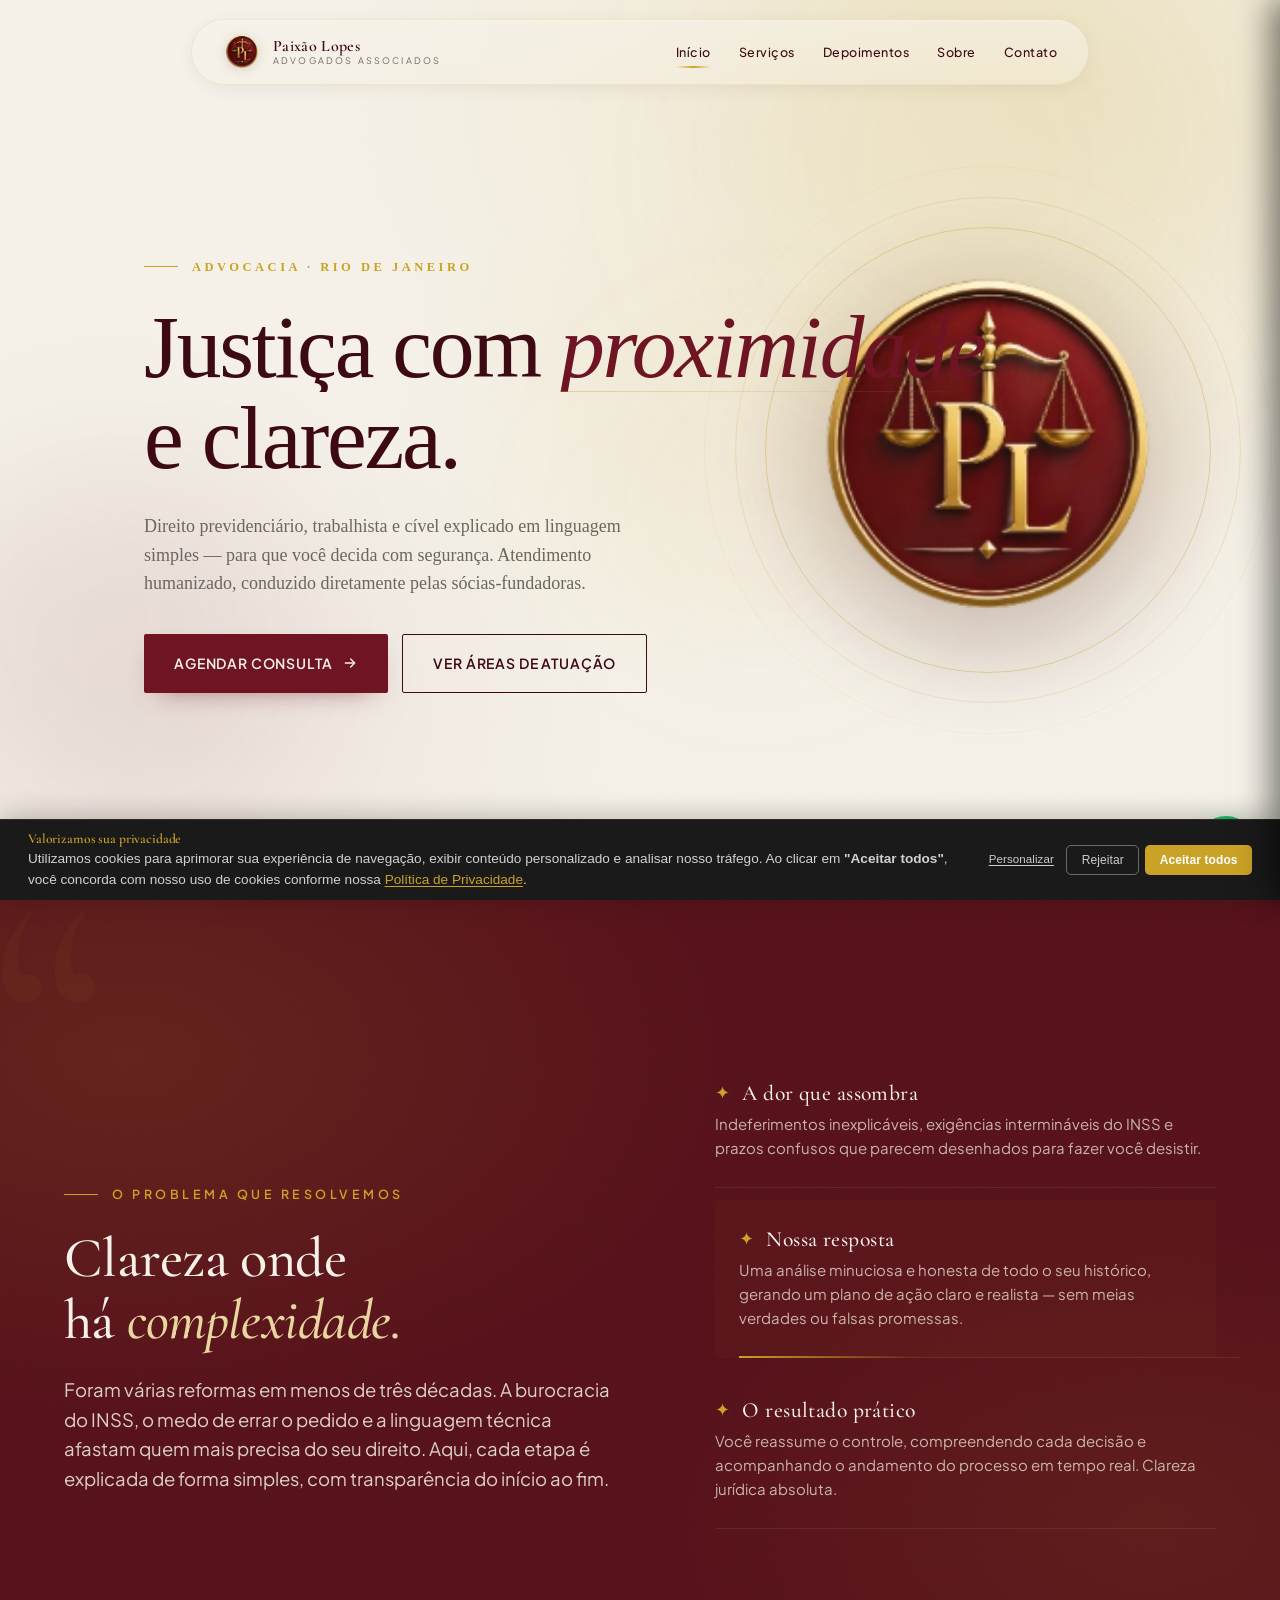
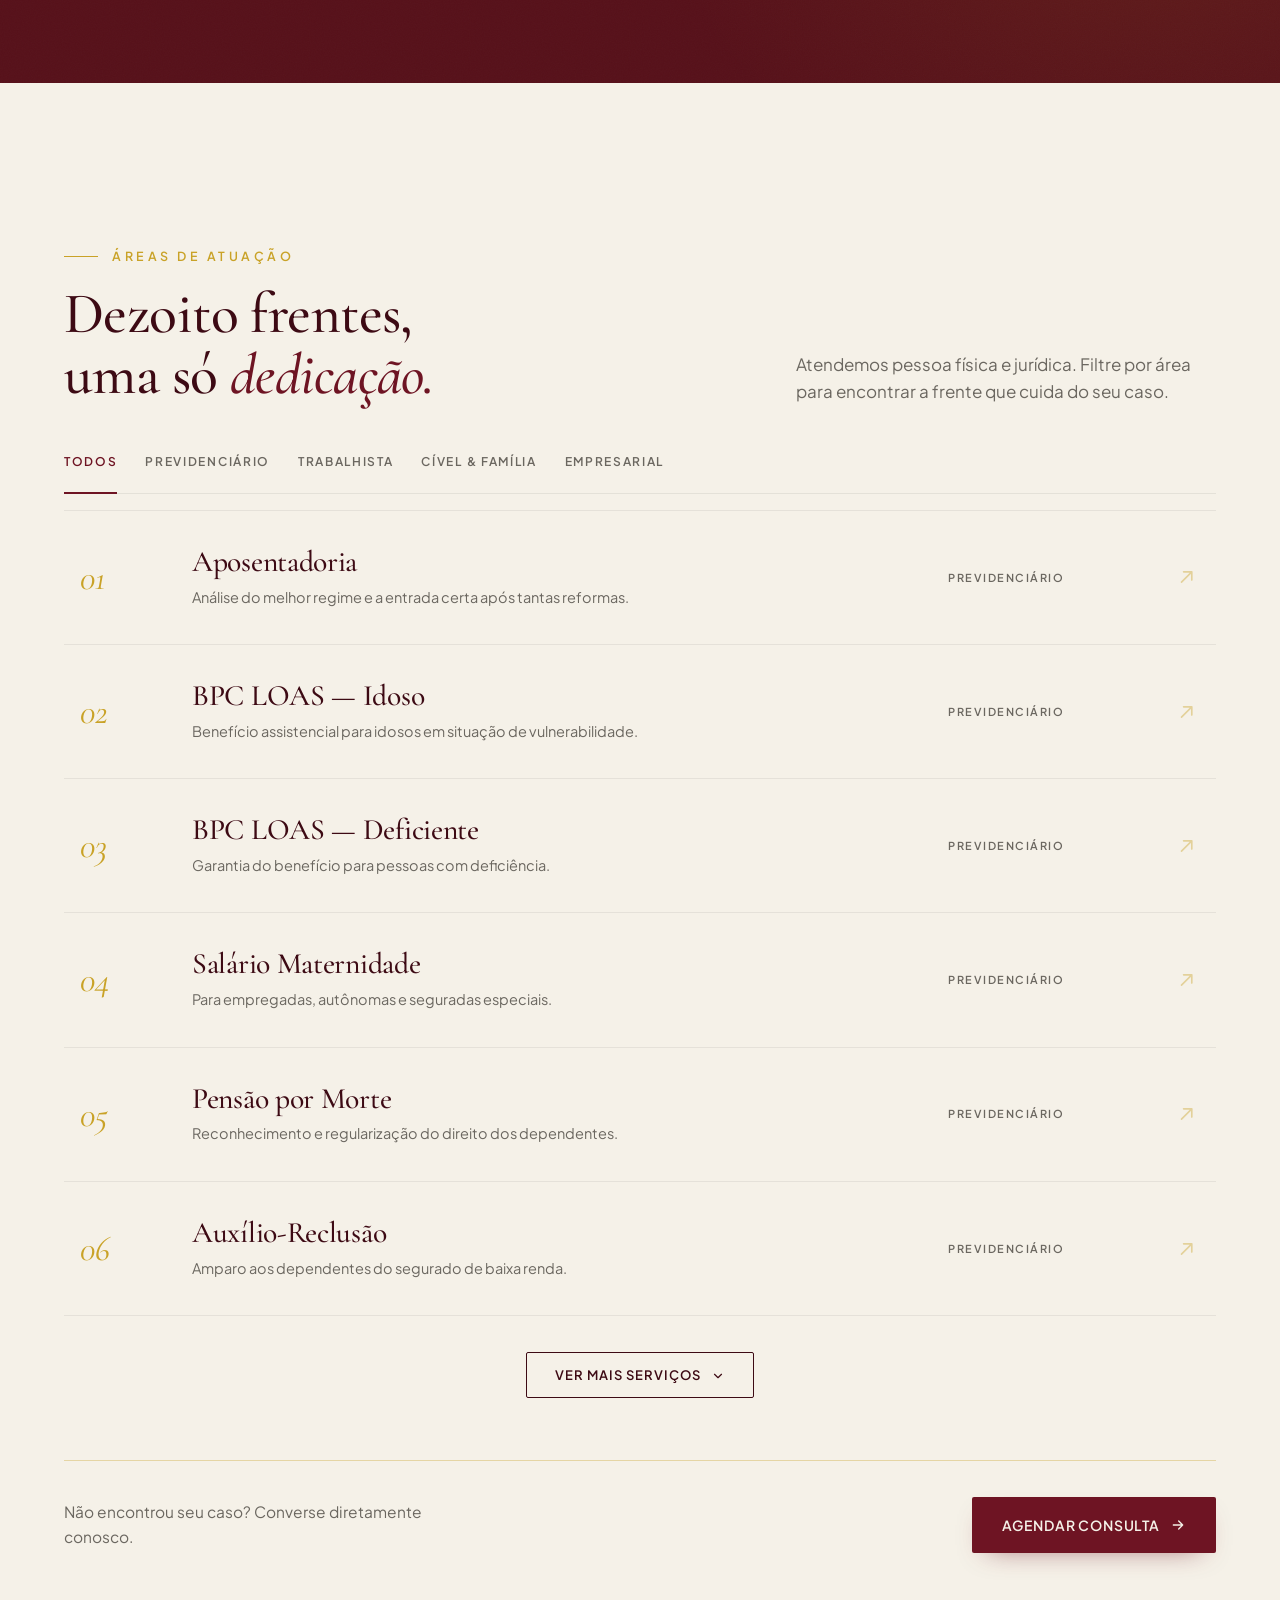
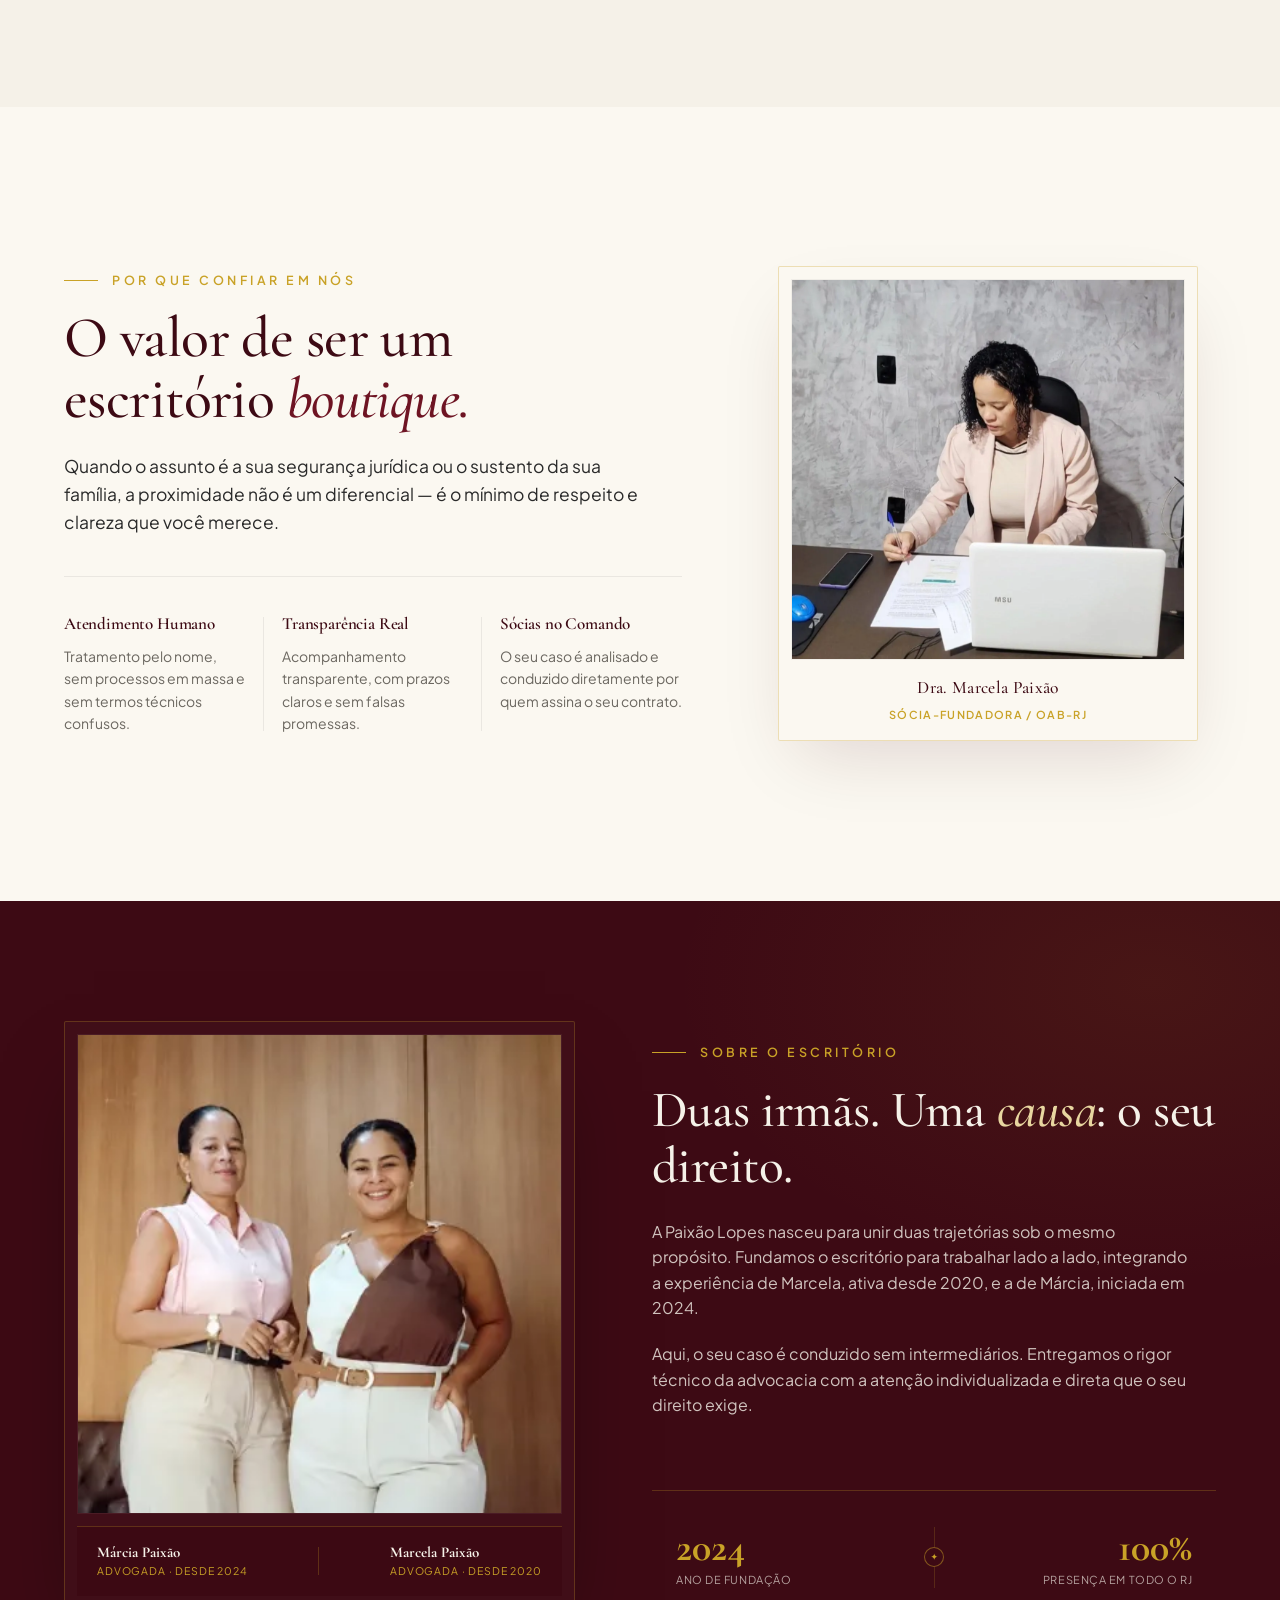
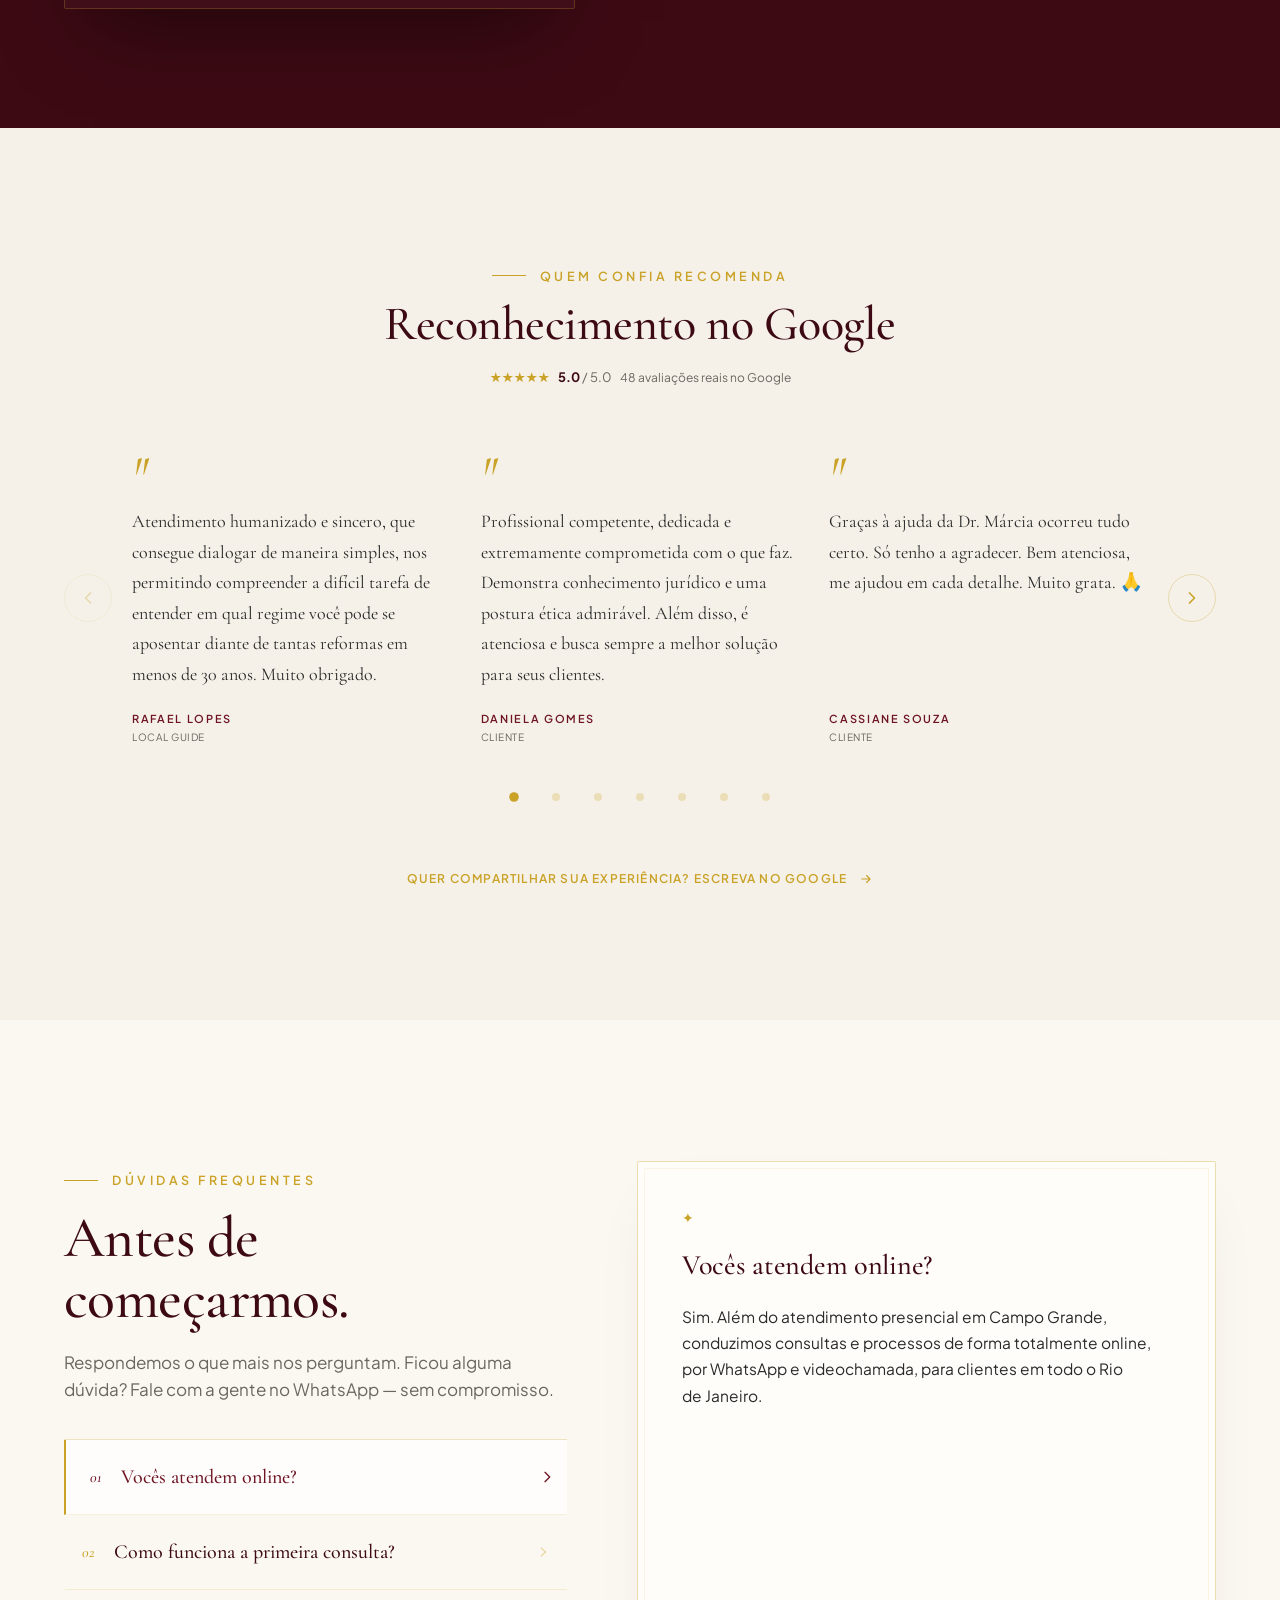
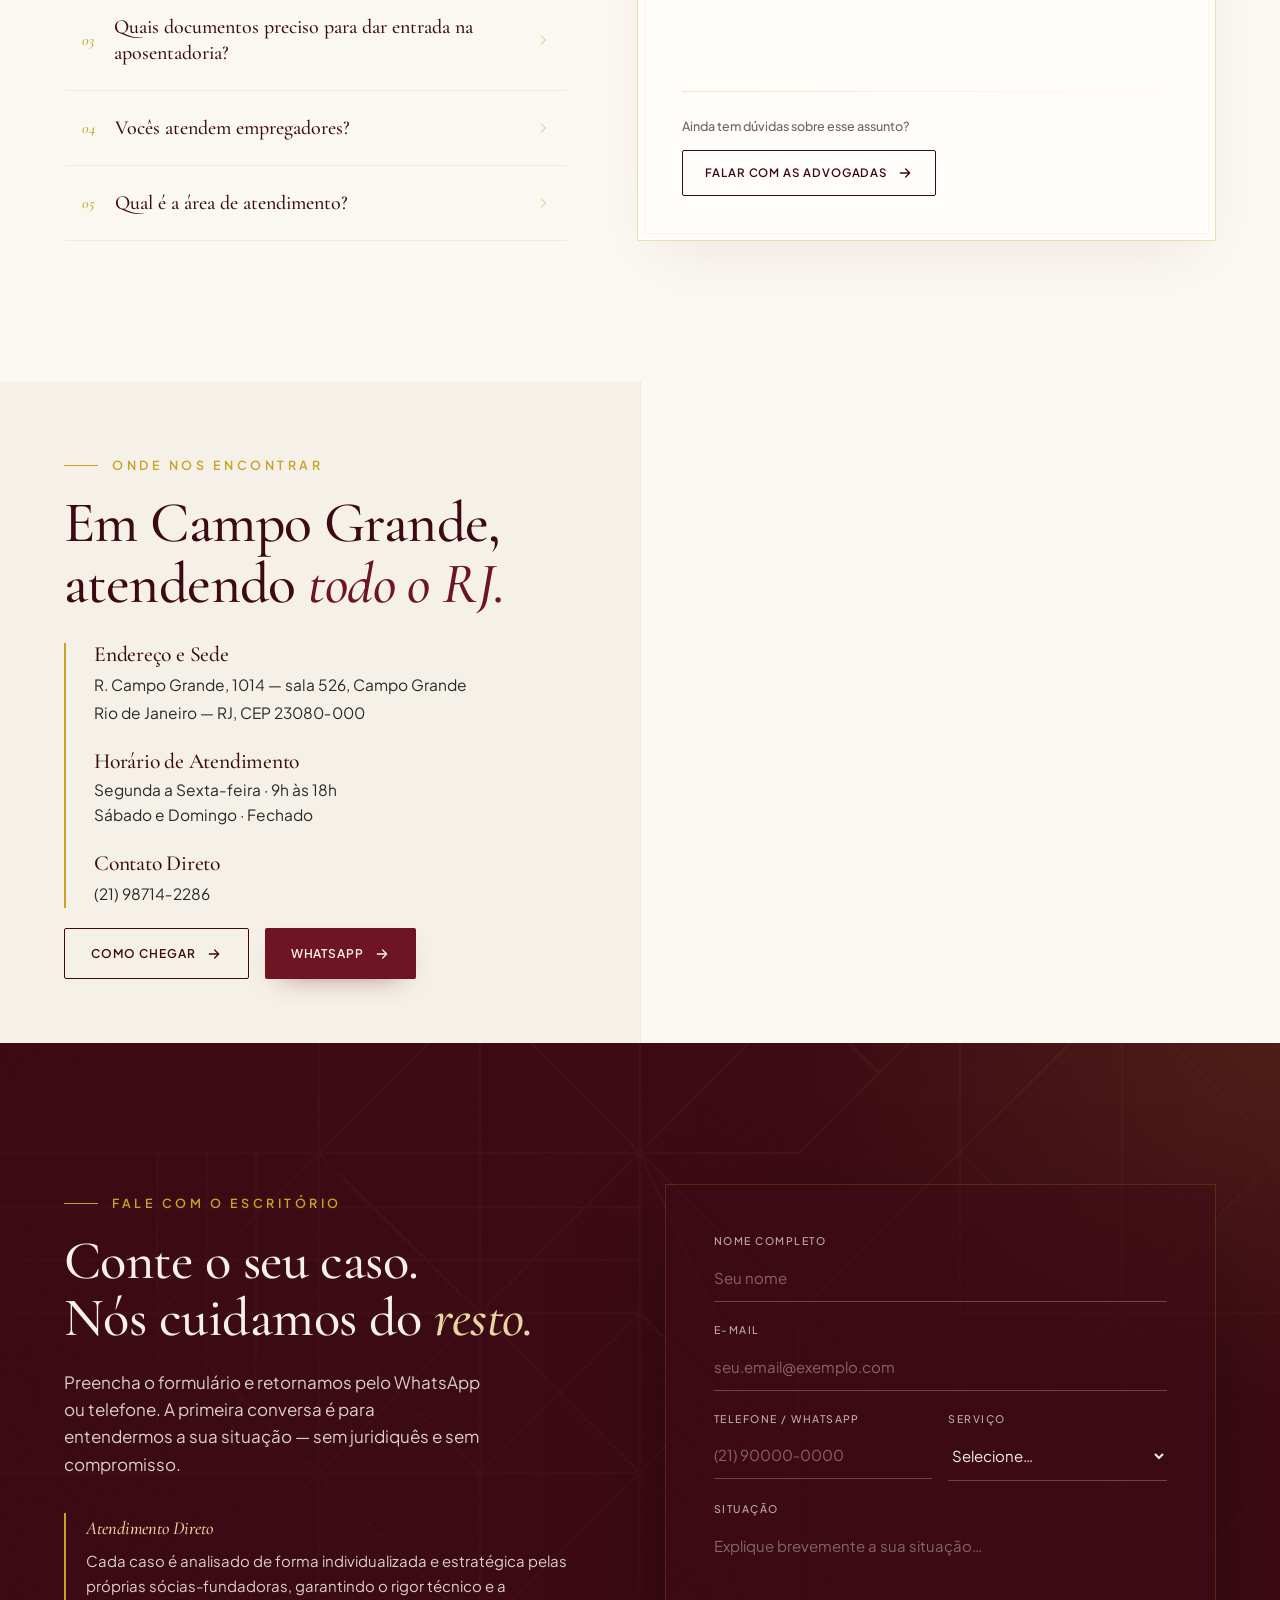
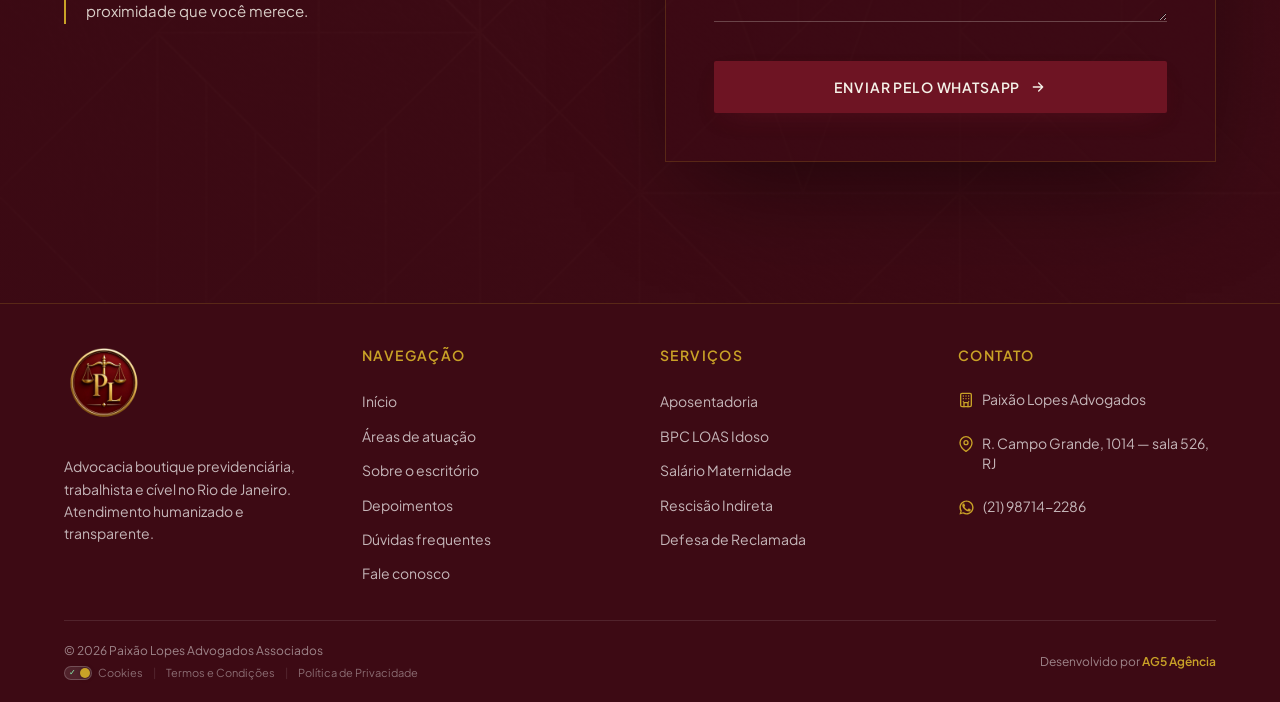
==== commit 580c6b4b: "refactor: update Márcia Lopes to Márcia Paixão across site content and metadata" ====
--- a/index.html
+++ b/index.html
@@ -12,7 +12,7 @@
   <meta property="og:title" content="Advogado Previdenciário em Campo Grande RJ | Paixão Lopes Advogados" />
   <meta property="og:description" content="Escritório boutique de advocacia previdenciária, trabalhista e cível no Rio de Janeiro. Atendimento humanizado e transparente. 5,0★ · 48 avaliações no Google." />
   <meta property="og:image" content="https://www.paixaolopesadvogados.com.br/assets/paixao-lopes-advogadas-socias-escritorio.webp" />
-  <meta property="og:image:alt" content="Marcela Paixão e Márcia Lopes, advogadas sócias-fundadoras do escritório Paixão Lopes Advogados Associados" />
+  <meta property="og:image:alt" content="Marcela Paixão e Márcia Paixão, advogadas sócias-fundadoras do escritório Paixão Lopes Advogados Associados" />
   <meta property="og:url" content="https://www.paixaolopesadvogados.com.br/" />
   <meta property="og:type" content="website" />
   <meta property="og:locale" content="pt_BR" />
@@ -23,7 +23,7 @@
   <meta name="twitter:title" content="Advogado Previdenciário em Campo Grande RJ | Paixão Lopes Advogados" />
   <meta name="twitter:description" content="Escritório boutique de advocacia previdenciária, trabalhista e cível no Rio de Janeiro. Atendimento humanizado e transparente." />
   <meta name="twitter:image" content="https://www.paixaolopesadvogados.com.br/assets/paixao-lopes-advogadas-socias-escritorio.webp" />
-  <meta name="twitter:image:alt" content="Marcela Paixão e Márcia Lopes, advogadas sócias-fundadoras" />
+  <meta name="twitter:image:alt" content="Marcela Paixão e Márcia Paixão, advogadas sócias-fundadoras" />
 
   <!-- Local SEO / Geo Tags -->
   <meta name="geo.region" content="BR-RJ" />
@@ -125,7 +125,7 @@
         },
         {
           "@type": "Person",
-          "name": "Márcia Lopes",
+          "name": "Márcia Paixão",
           "jobTitle": "Advogada Sócia-Fundadora",
           "description": "Advogada ativa desde janeiro de 2024. Especialista em direito previdenciário, trabalhista e cível. OAB-RJ.",
           "image": "https://www.paixaolopesadvogados.com.br/assets/marcia-lopes-advogada-oab-campo-grande.webp",
@@ -675,9 +675,9 @@
         <div class="sobre__img-wrapper">
           <img src="assets/paixao-lopes-advogadas-socias-escritorio.webp" alt="Marcela e Márcia Paixão Lopes, advogadas sócias-fundadoras do escritório Paixão Lopes Advogados Associados em Campo Grande RJ" loading="lazy" width="600" height="800" />
           <div class="sobre__names-tag">
+            <div class="who"><b>Márcia Paixão</b><span>Advogada · desde 2024</span></div>
+            <div class="who-sep"></div>
             <div class="who"><b>Marcela Paixão</b><span>Advogada · desde 2020</span></div>
-            <div class="who-sep"></div>
-            <div class="who"><b>Márcia Lopes</b><span>Advogada · desde 2024</span></div>
           </div>
         </div>
       </div>
@@ -1341,11 +1341,11 @@
         <div class="wa-content">
             <div class="wa-header">
                 <div class="wa-avatar-wrapper">
-                    <img src="assets/marcia-lopes-advogada-oab-campo-grande.webp" alt="Dra. Márcia Lopes, advogada OAB-RJ em Campo Grande" class="wa-avatar" width="48" height="48" loading="lazy">
+                    <img src="assets/marcia-lopes-advogada-oab-campo-grande.webp" alt="Dra. Márcia Paixão, advogada OAB-RJ em Campo Grande" class="wa-avatar" width="48" height="48" loading="lazy">
                     <span class="wa-status-dot"></span>
                 </div>
                 <div class="wa-info">
-                    <span class="wa-name">Dra. Márcia Lopes</span>
+                    <span class="wa-name">Dra. Márcia Paixão</span>
                     <span class="wa-status-text">Online agora</span>
                 </div>
             </div>
@@ -1363,7 +1363,7 @@
     </div>
     
     <!-- Botão Flutuante Redondo -->
-    <a href="https://wa.me/5521987142286?text=Ol%C3%A1%2C%20vim%20atrav%C3%A9s%20do%20site%20e%20gostaria%20de%20uma%20informa%C3%A7%C3%A3o." class="wa-float-btn" target="_blank" rel="noopener noreferrer" id="wa-main-btn" role="button" aria-label="Falar pelo WhatsApp — Dra. Márcia Lopes">
+    <a href="https://wa.me/5521987142286?text=Ol%C3%A1%2C%20vim%20atrav%C3%A9s%20do%20site%20e%20gostaria%20de%20uma%20informa%C3%A7%C3%A3o." class="wa-float-btn" target="_blank" rel="noopener noreferrer" id="wa-main-btn" role="button" aria-label="Falar pelo WhatsApp — Dra. Márcia Paixão">
         <svg viewBox="0 0 24 24" width="30" height="30" fill="currentColor">
             <path d="M17.472 14.382c-.297-.149-1.758-.867-2.03-.967-.273-.099-.471-.148-.67.15-.197.297-.767.966-.94 1.164-.173.199-.347.223-.644.075-.297-.15-1.255-.463-2.39-1.475-.883-.788-1.48-1.761-1.653-2.059-.173-.297-.018-.458.13-.606.134-.133.298-.347.446-.52.149-.174.198-.298.298-.497.099-.198.05-.371-.025-.52-.075-.149-.669-1.612-.916-2.207-.242-.579-.487-.5-.669-.51-.173-.008-.371-.01-.57-.01-.198 0-.52.074-.792.372-.272.297-1.04 1.016-1.04 2.479 0 1.462 1.065 2.875 1.213 3.074.149.198 2.096 3.2 5.077 4.487.709.306 1.262.489 1.694.625.712.227 1.36.195 1.871.118.571-.085 1.758-.719 2.006-1.413.248-.694.248-1.289.173-1.413-.074-.124-.272-.198-.57-.347m-5.421 7.403h-.004a9.87 9.87 0 01-5.031-1.378l-.361-.214-3.741.982.998-3.648-.235-.374a9.86 9.86 0 01-1.51-5.26c.001-5.45 4.436-9.884 9.888-9.884 2.64 0 5.122 1.03 6.988 2.898a9.825 9.825 0 012.893 6.994c-.003 5.45-4.437 9.884-9.885 9.884m8.413-18.297A11.815 11.815 0 0012.05 0C5.495 0 .16 5.335.157 11.892c0 2.096.547 4.13 1.588 5.929L0 24l6.335-1.652a11.78 11.78 0 005.715 1.47h.004c6.554 0 11.89-5.335 11.893-11.893a11.821 11.821 0 00-3.48-8.413"/>
         </svg>
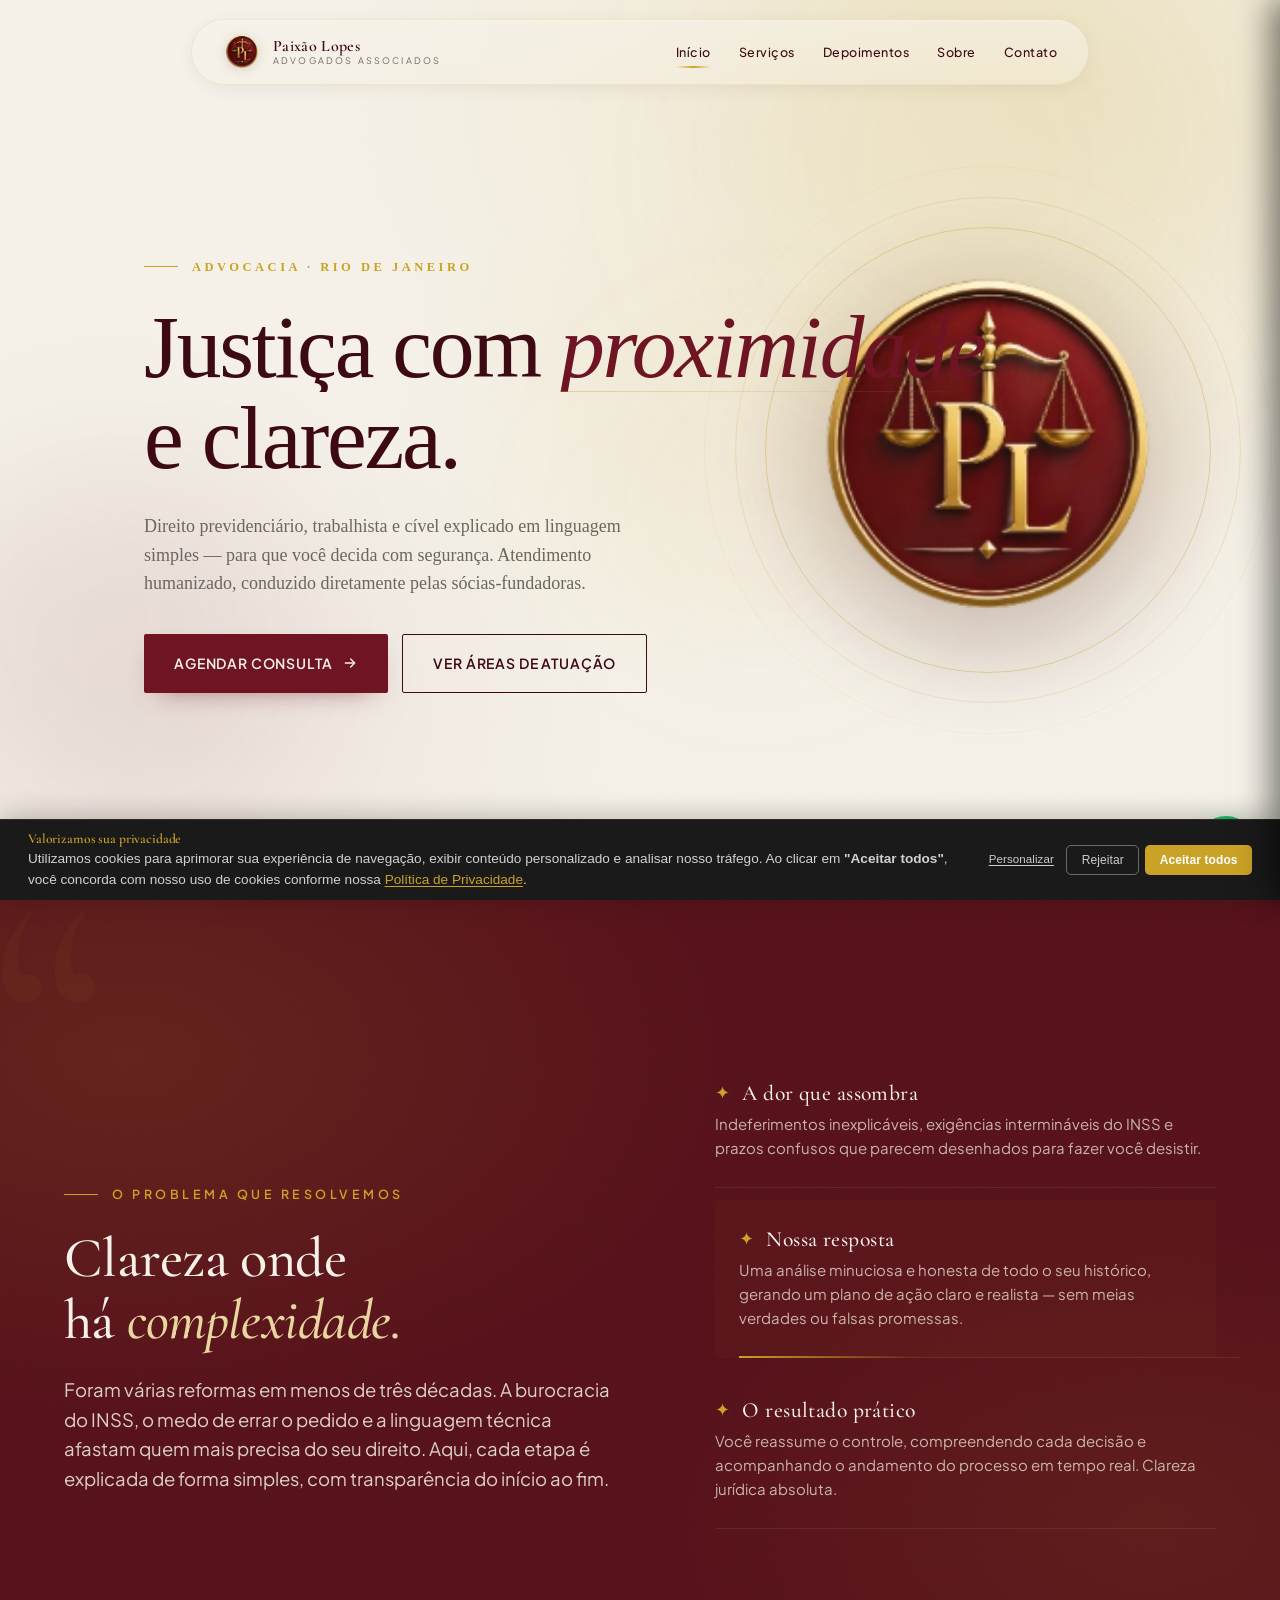
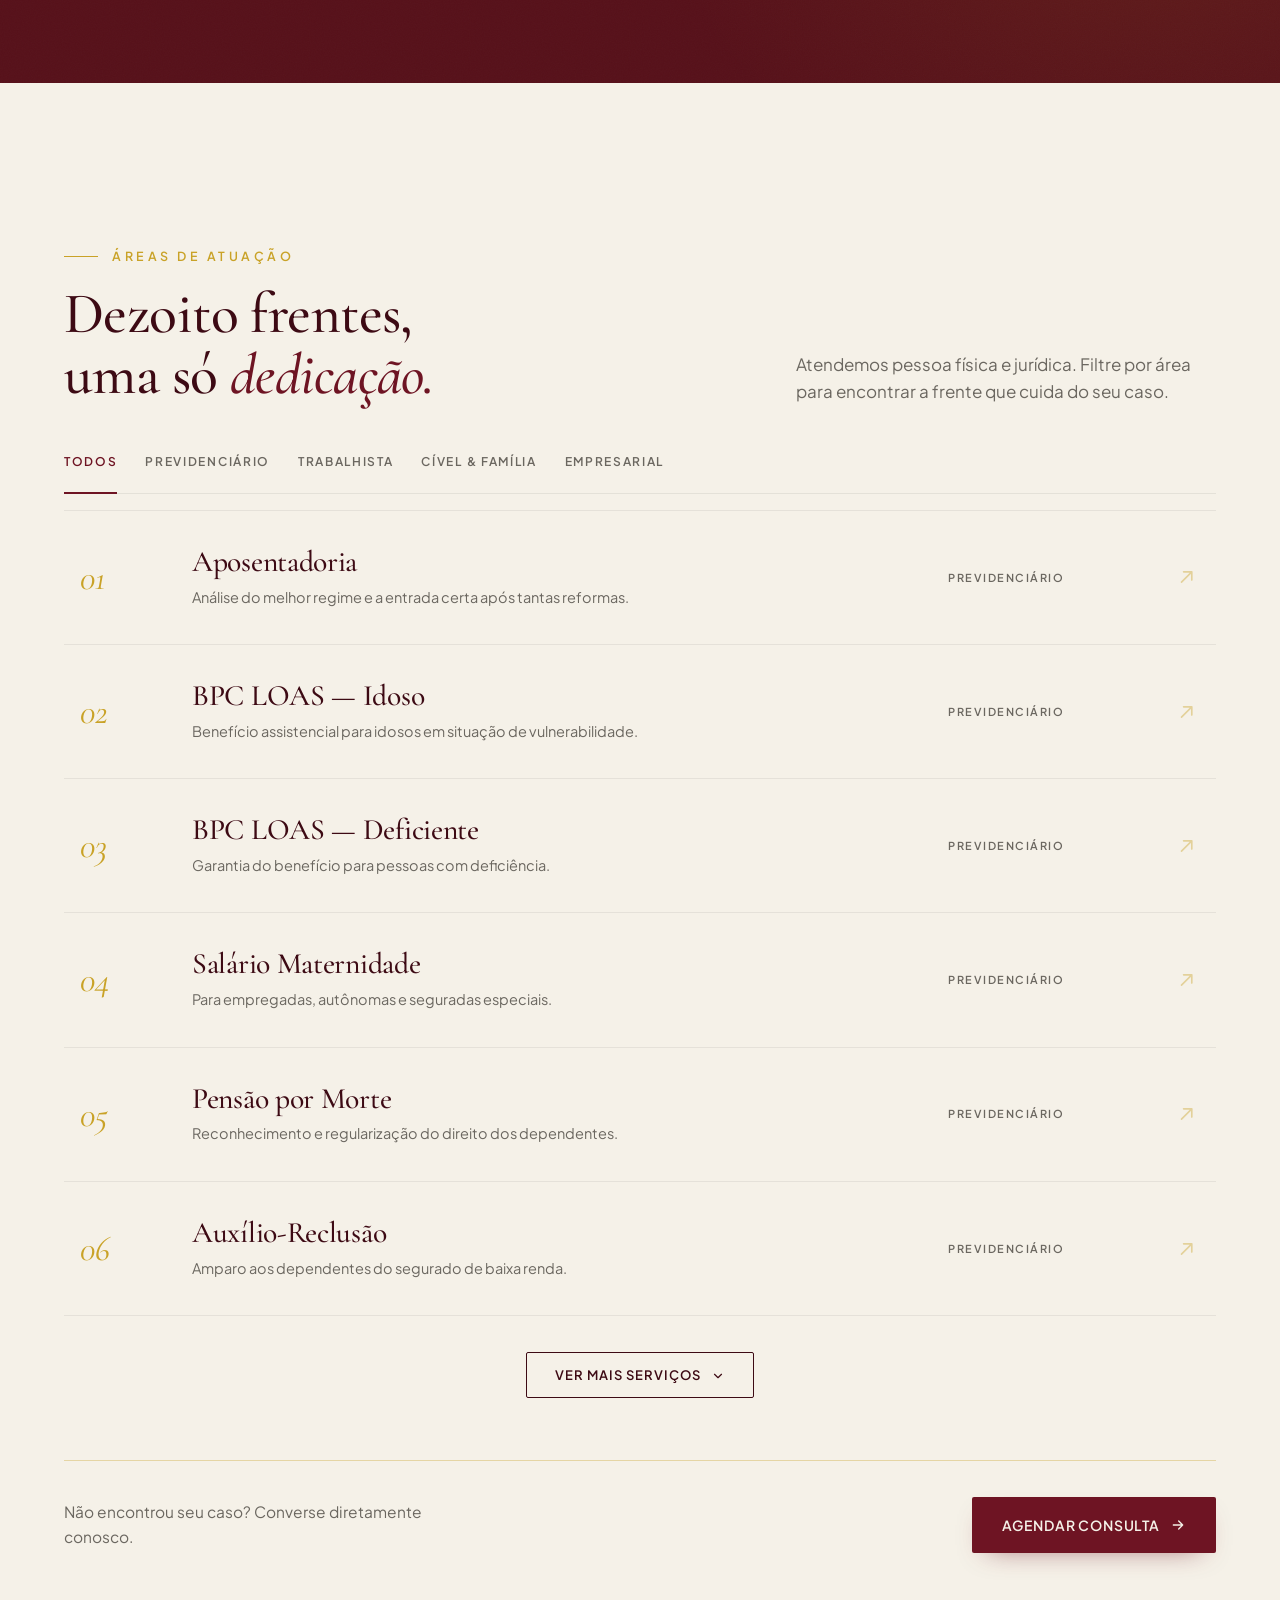
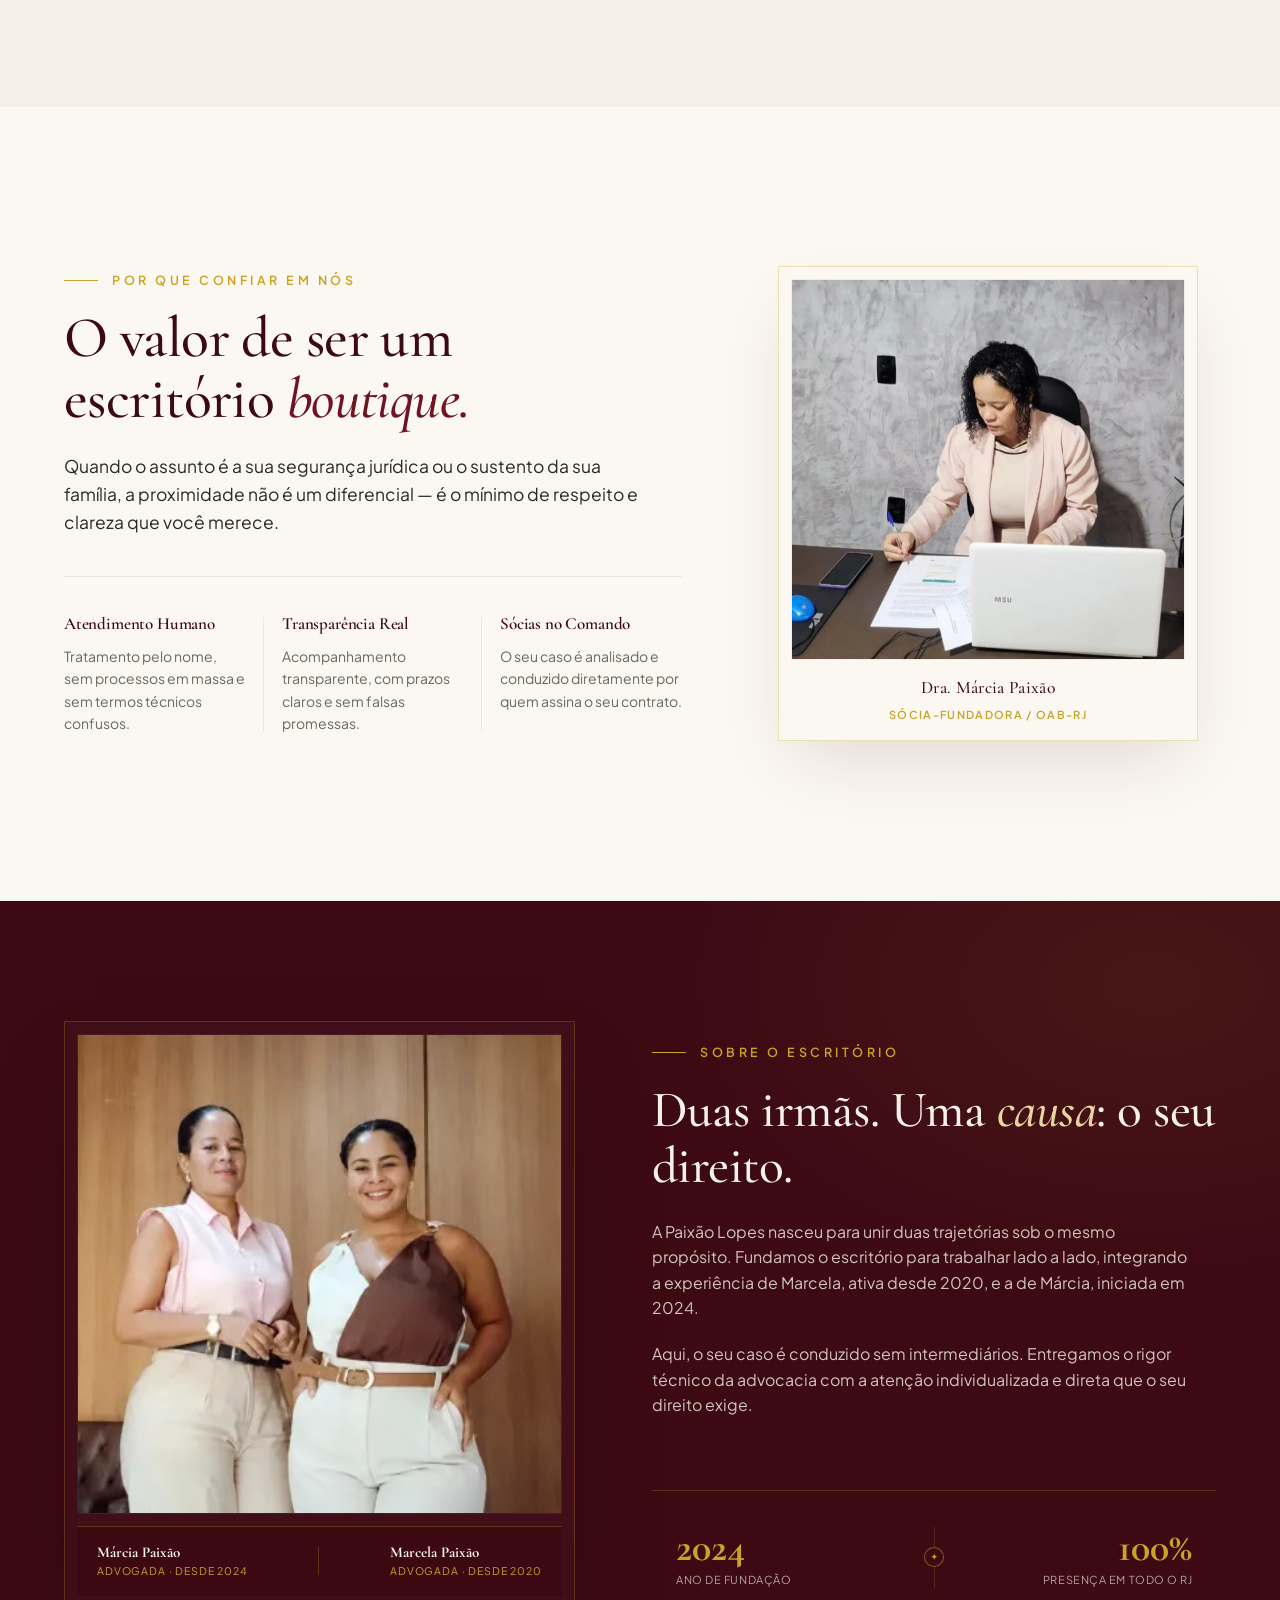
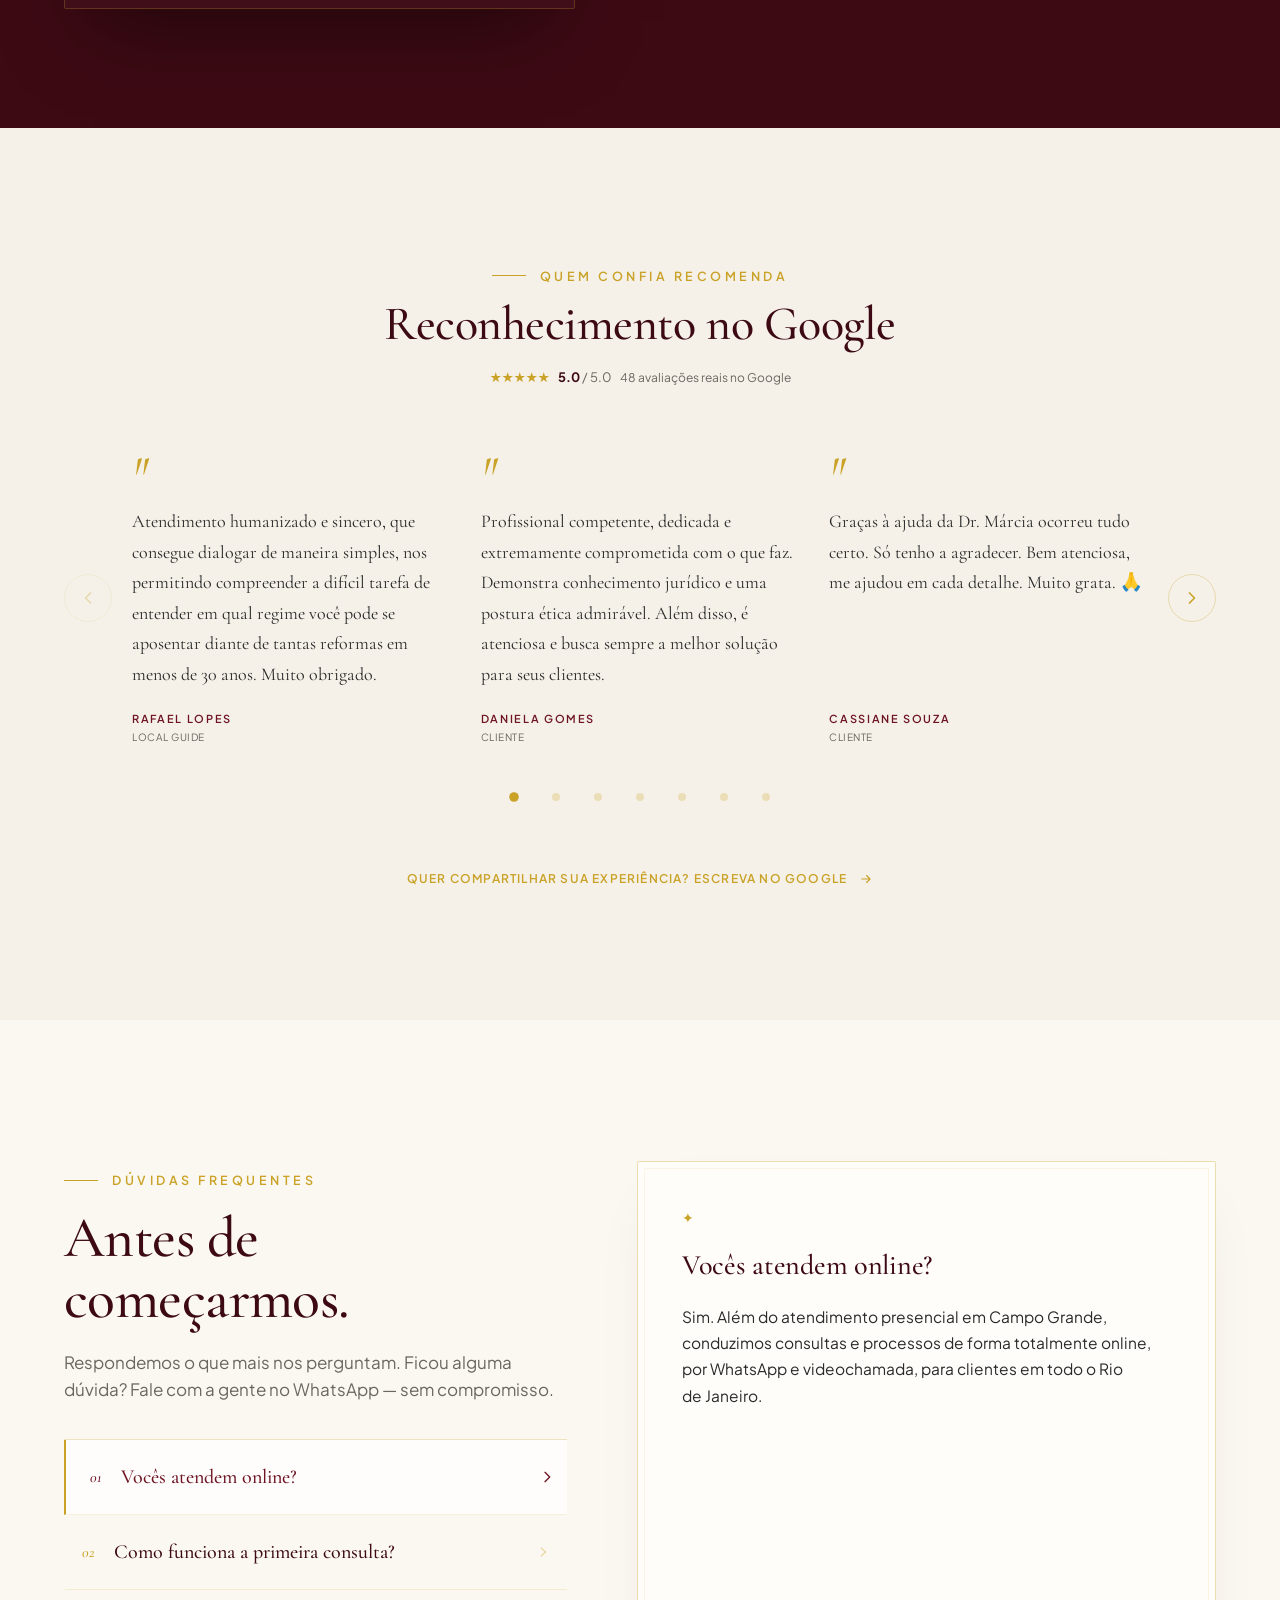
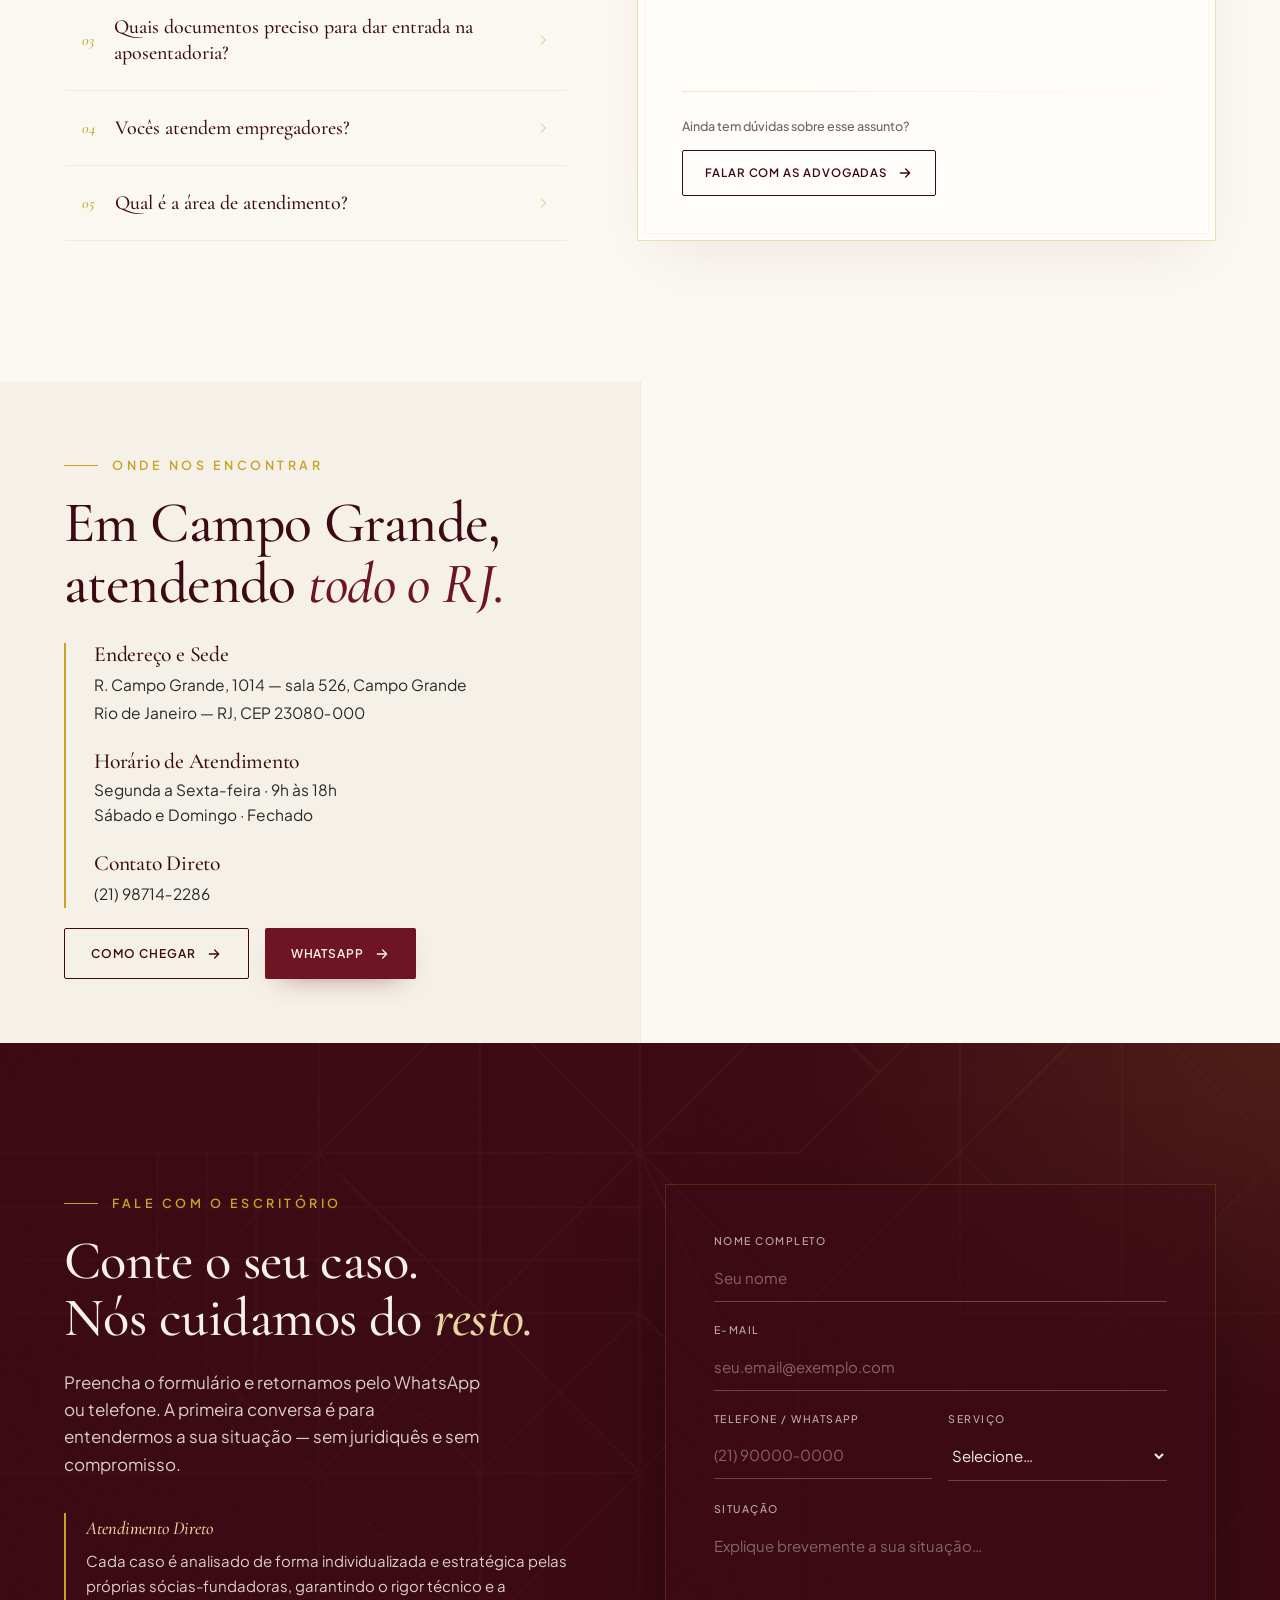
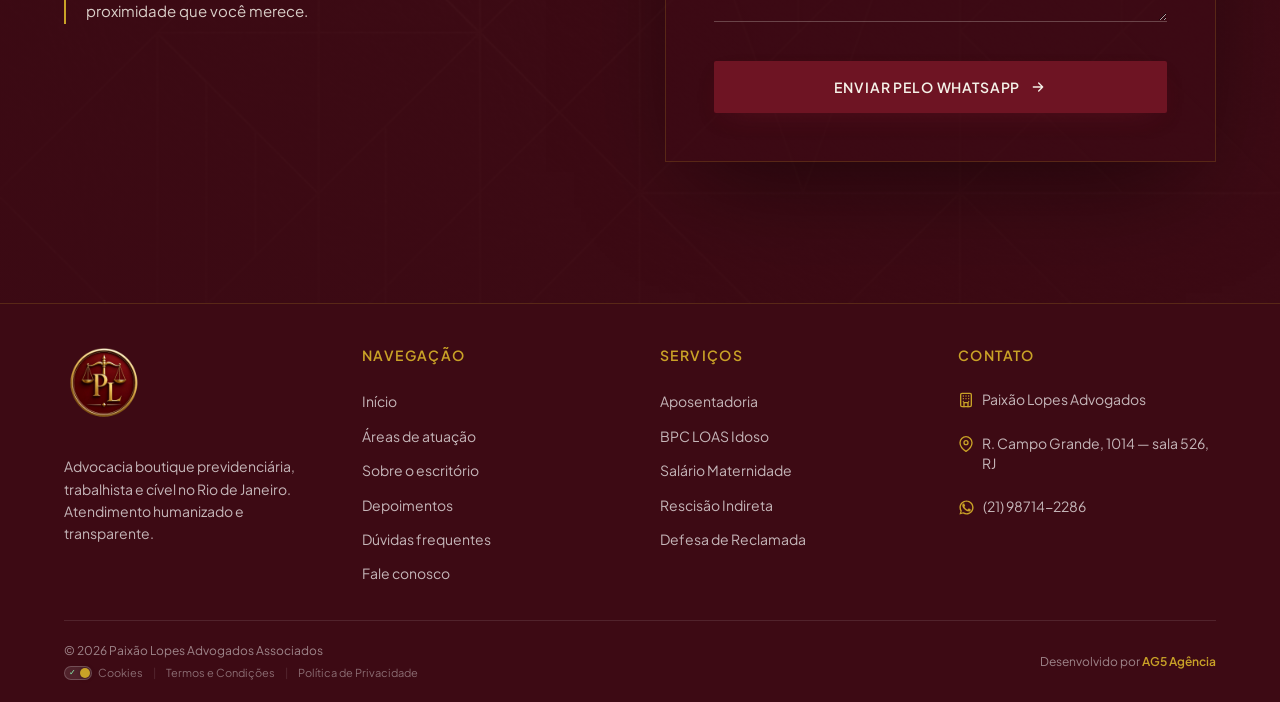
==== commit acb24898: "fix: aj" ====
--- a/index.html
+++ b/index.html
@@ -654,9 +654,9 @@
       </div>
       <div class="confianca__media reveal d2">
         <div class="ph-portrait-block">
-          <img src="assets/advogada-marcela-paixao-assinando-documentos.webp" alt="Dra. Marcela Paixão sentada em sua mesa de atendimento, analisando e assinando papéis do escritório" loading="lazy" width="600" height="800" />
+          <img src="assets/advogada-marcela-paixao-assinando-documentos.webp" alt="Dra. Márcia Paixão sentada em sua mesa de atendimento, analisando e assinando papéis do escritório" loading="lazy" width="600" height="800" />
           <div class="ph-portrait-info">
-            <span class="ph-portrait-name">Dra. Marcela Paixão</span>
+            <span class="ph-portrait-name">Dra. Márcia Paixão</span>
             <span class="ph-portrait-title">Sócia-Fundadora / OAB-RJ</span>
           </div>
         </div>
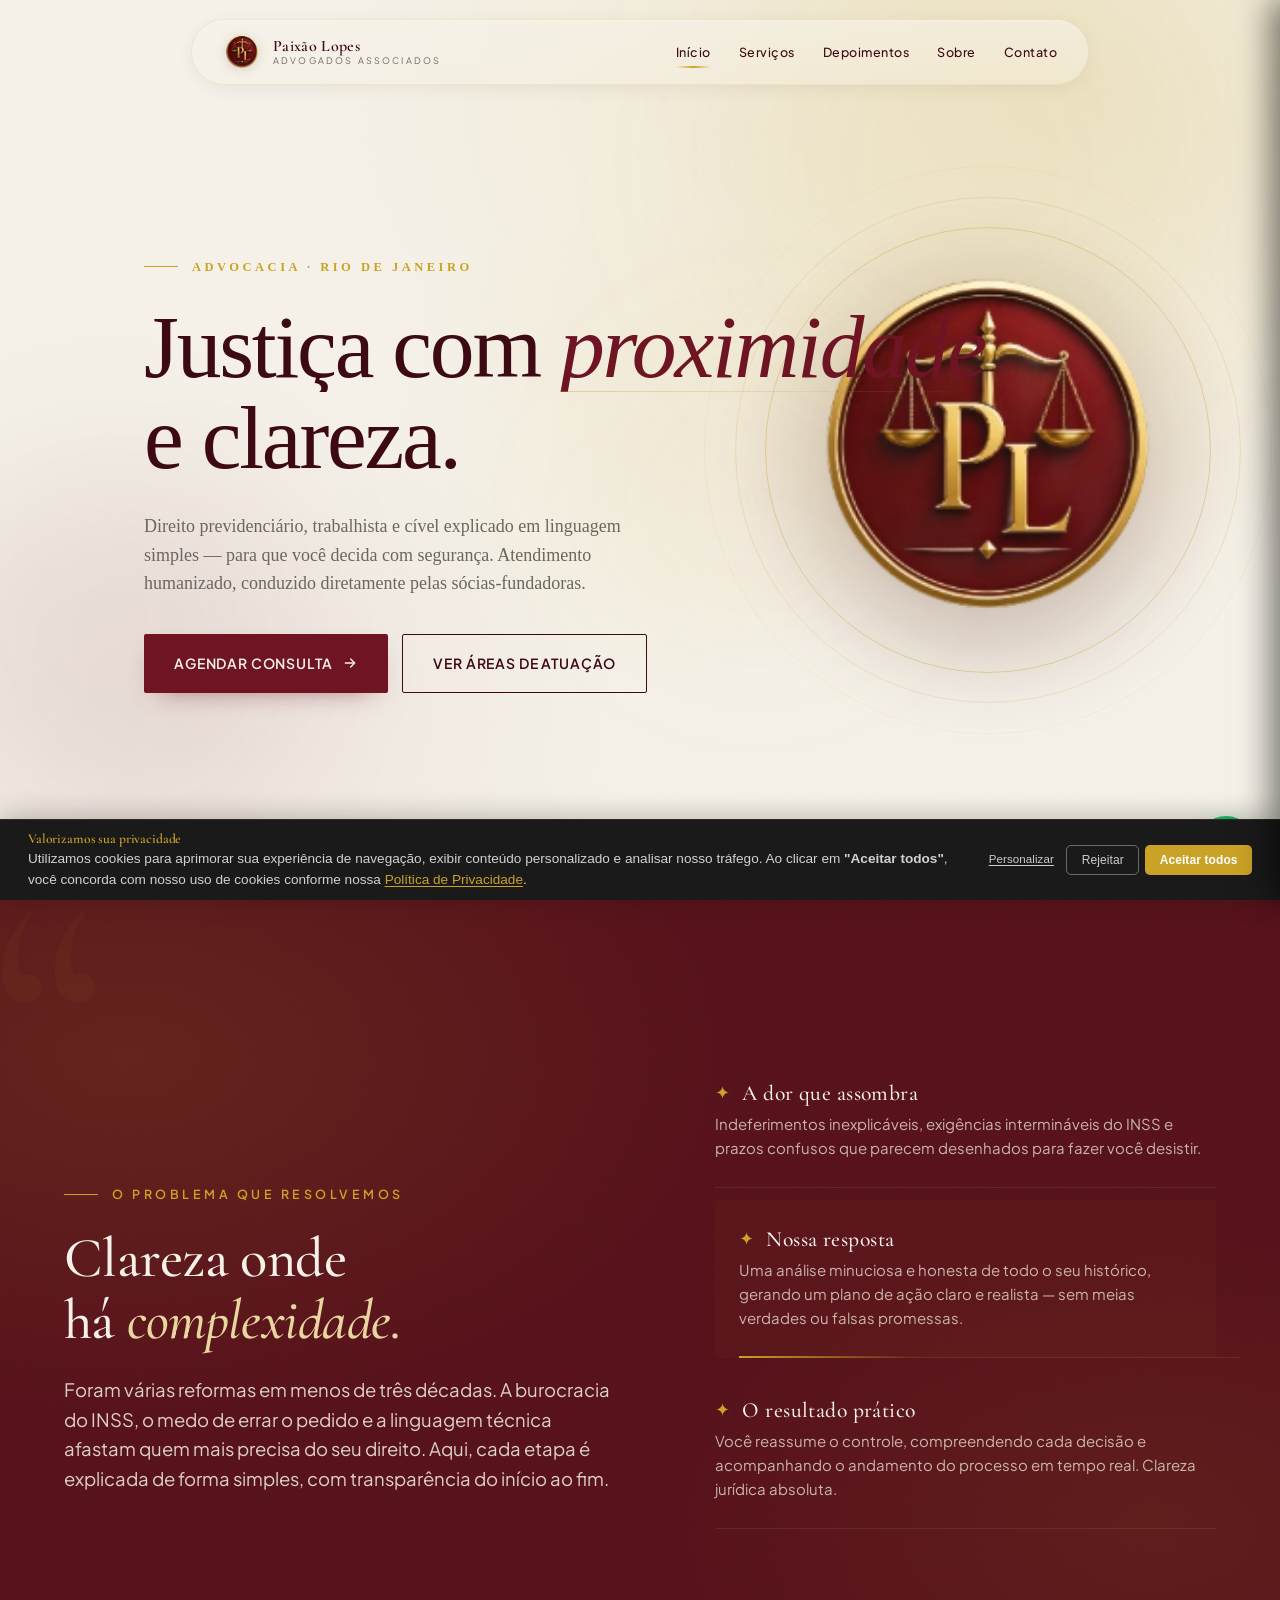
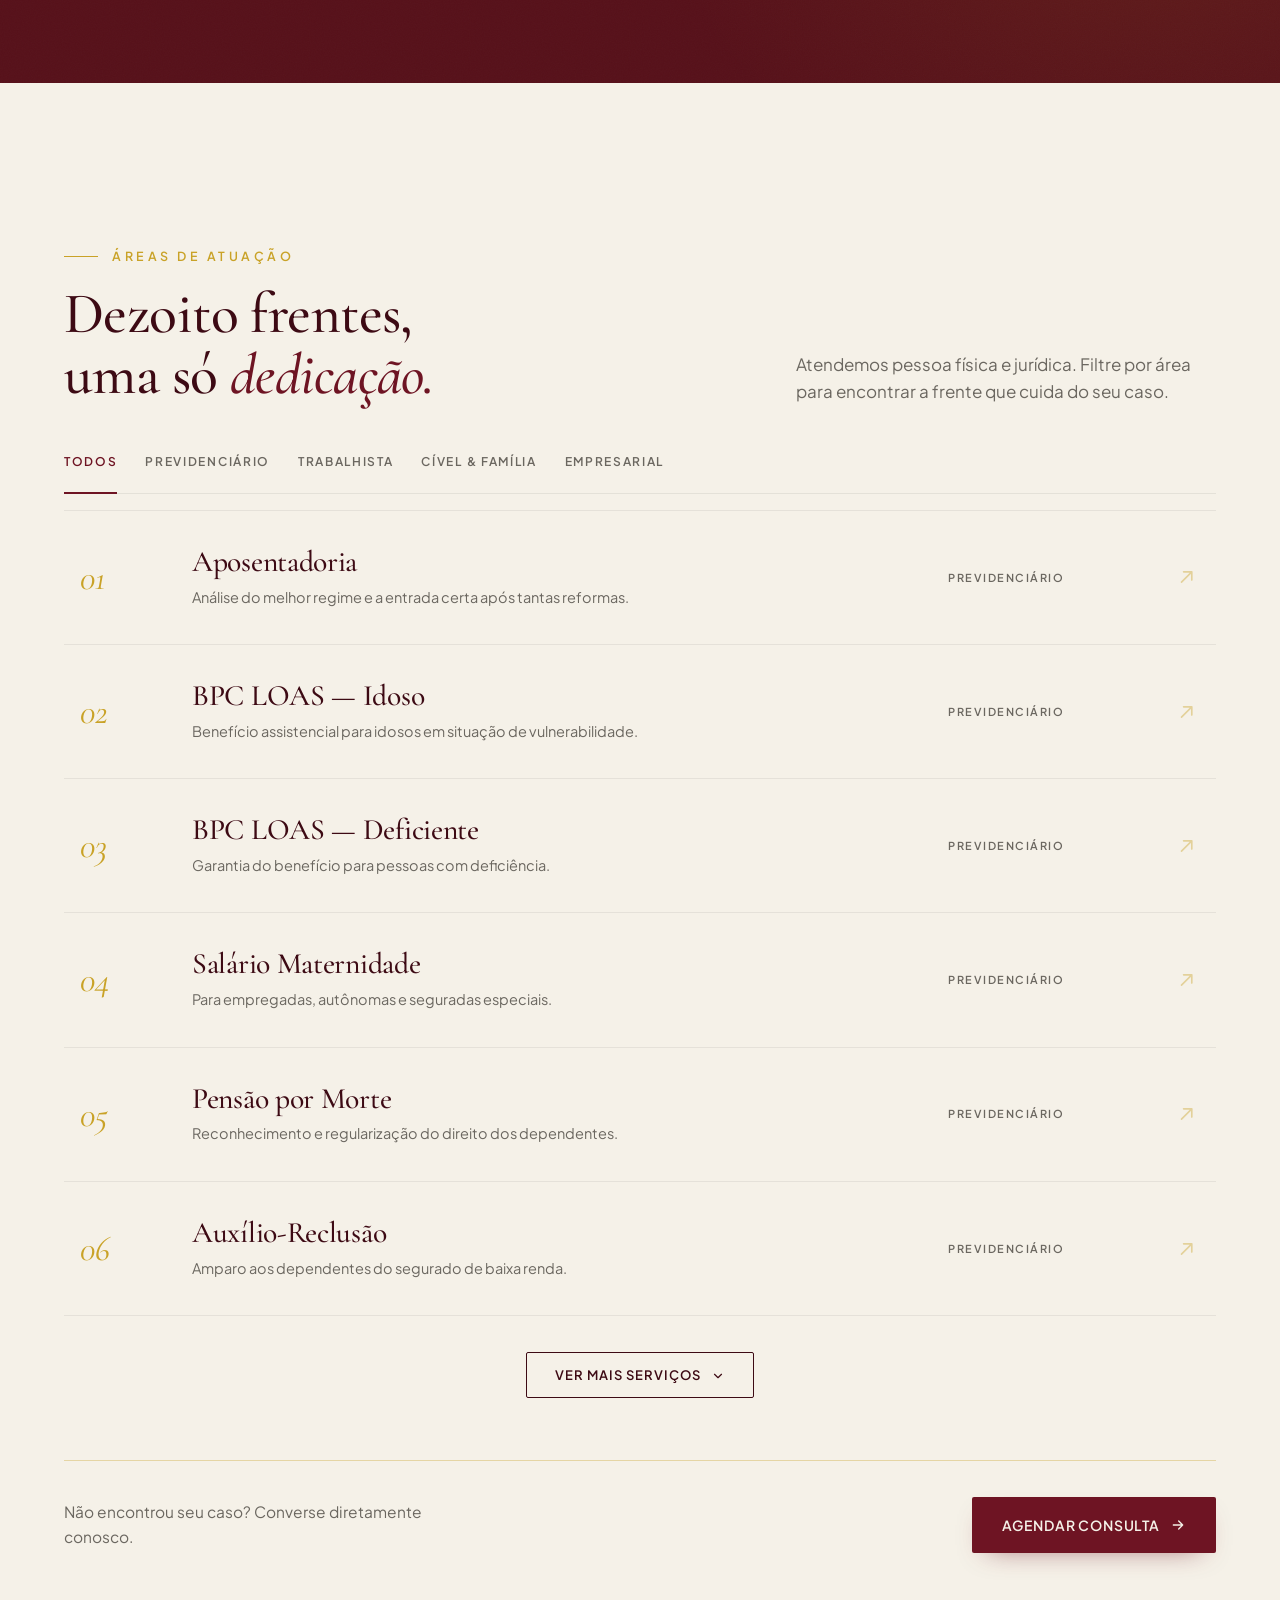
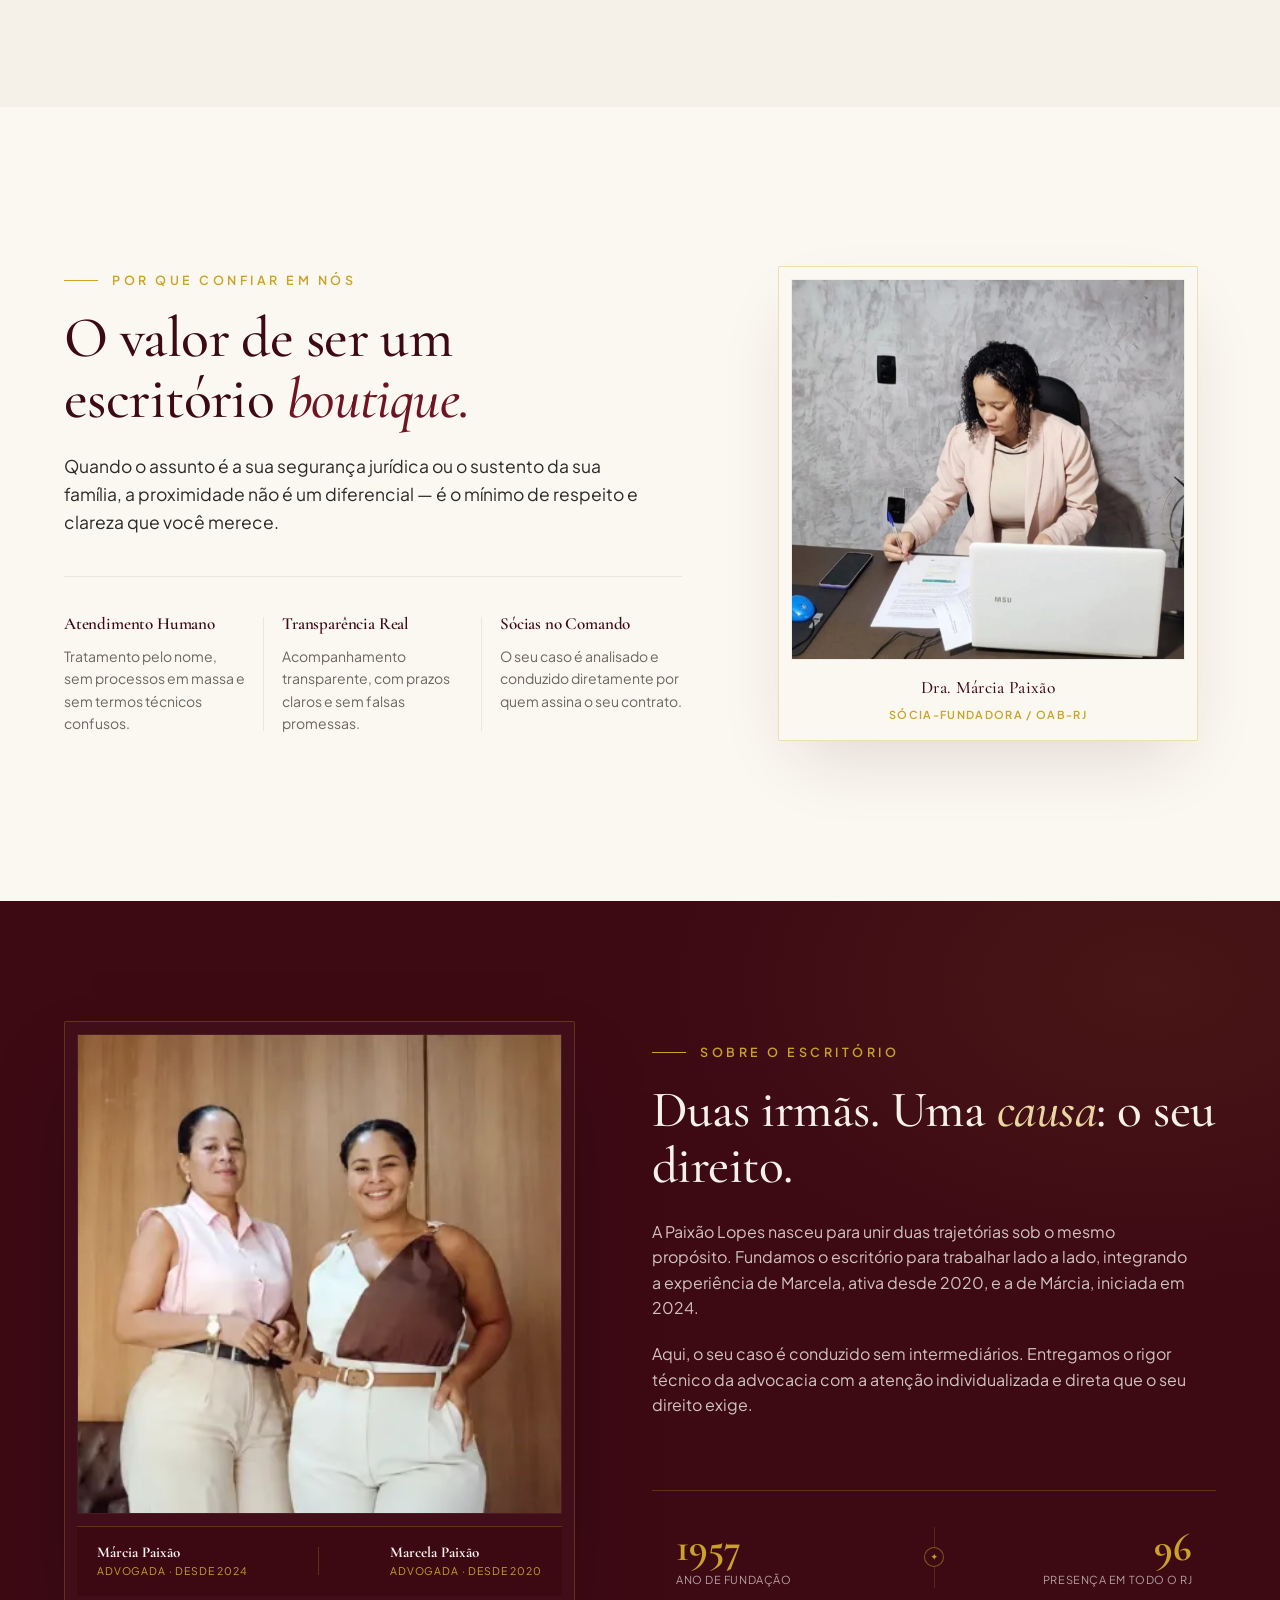
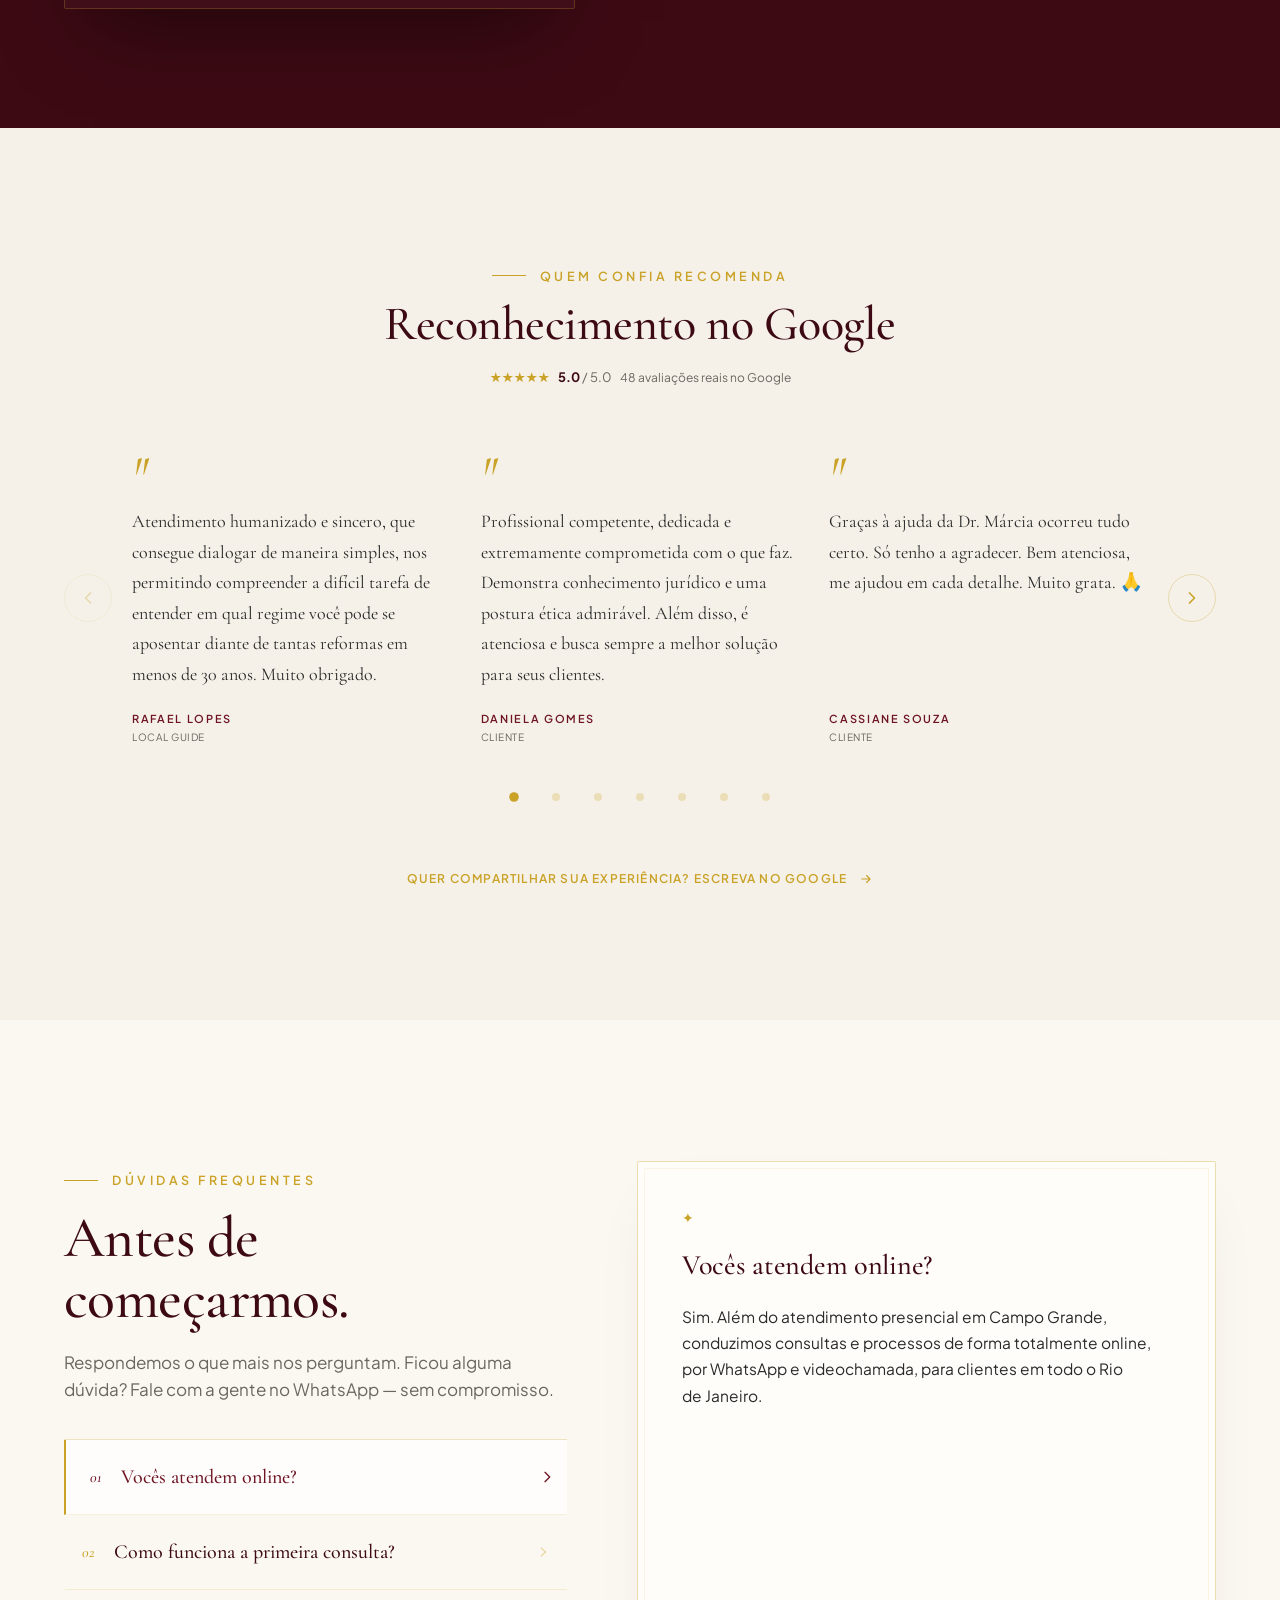
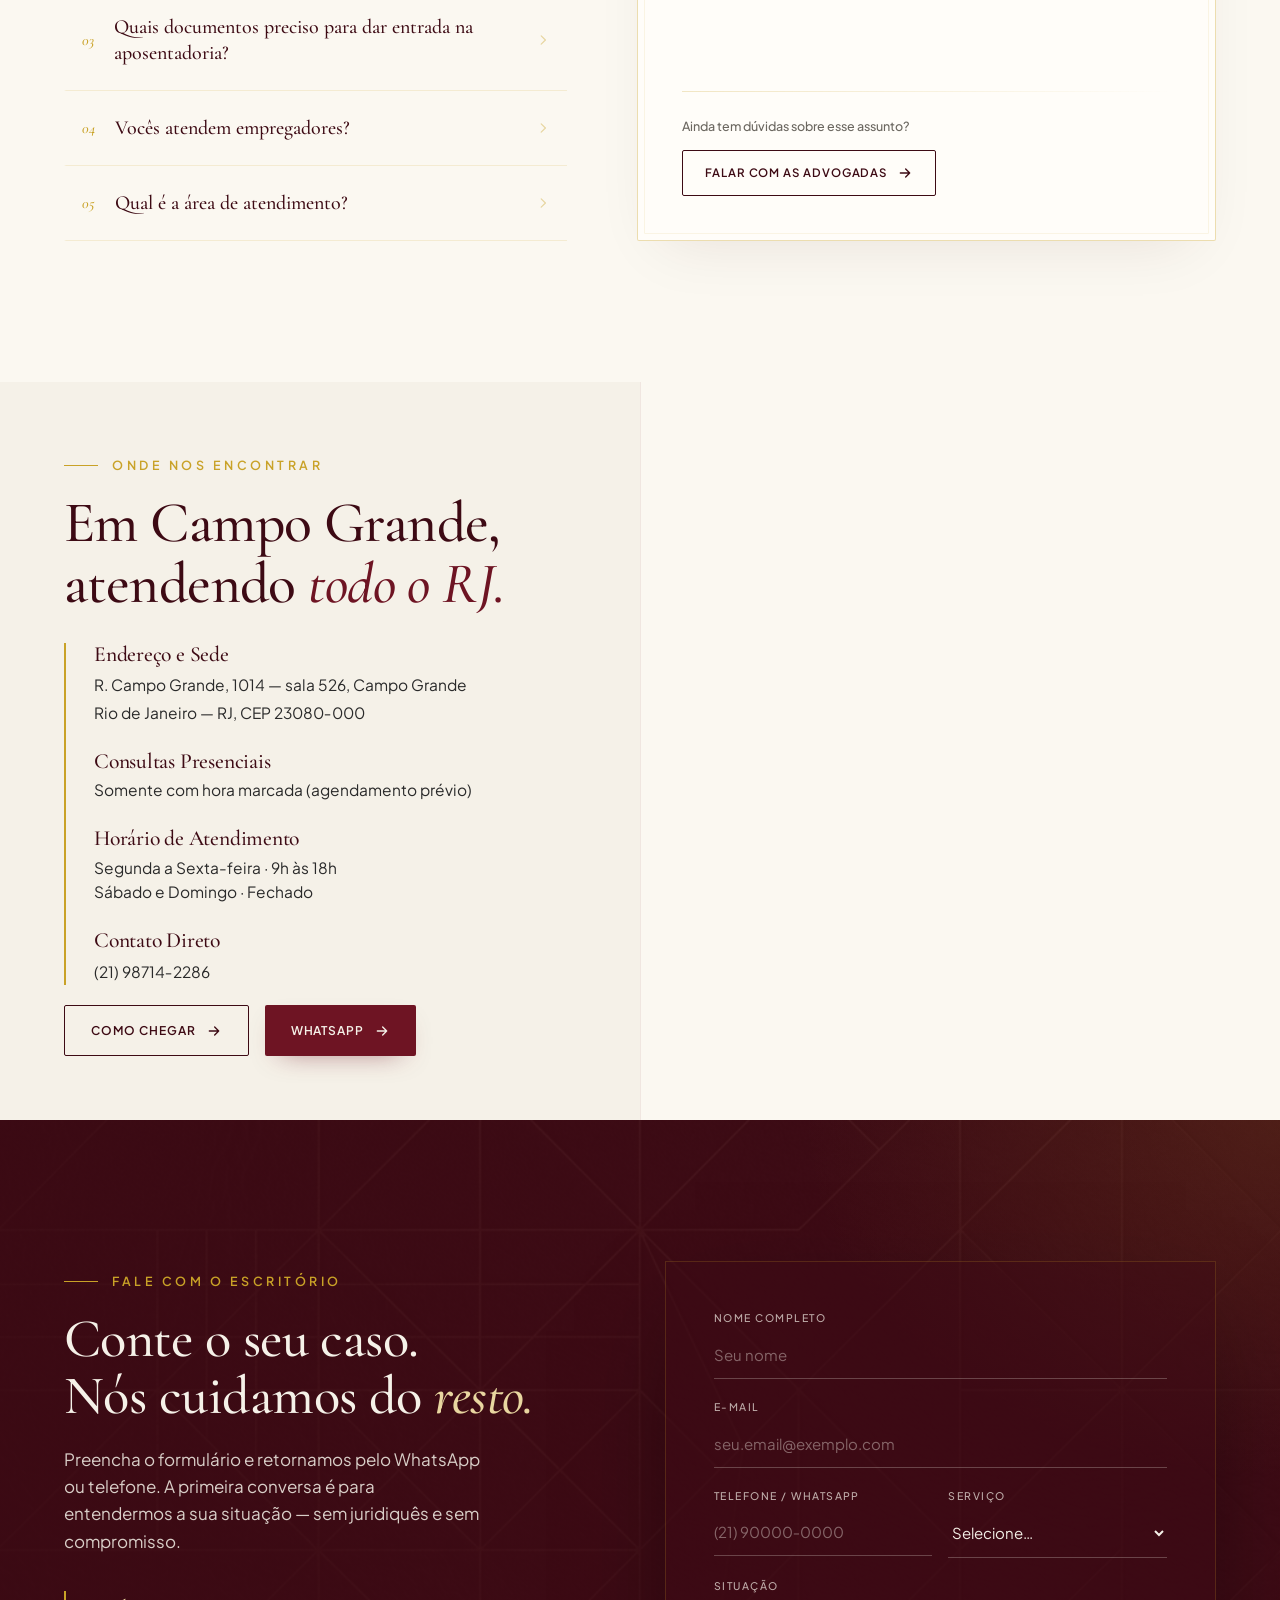
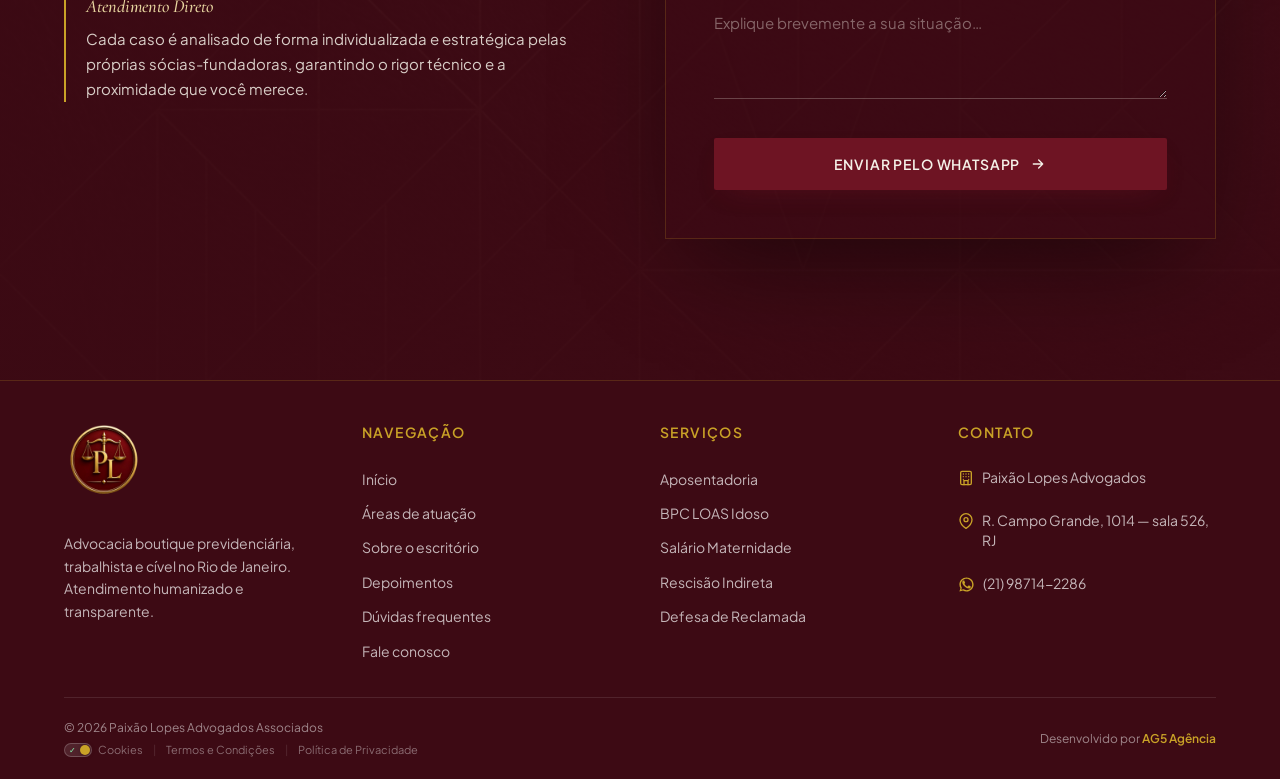
==== commit e7ea41a1: "fix: aj" ====
--- a/index.html
+++ b/index.html
@@ -927,7 +927,15 @@
               </div>
             </div>
 
-            <!-- Item 2: Horário -->
+            <!-- Item 2: Consultas Presenciais -->
+            <div class="local__info-group">
+              <h3 class="local__info-title">Consultas Presenciais</h3>
+              <div class="local__info-desc">
+                <p>Somente com hora marcada (agendamento prévio)</p>
+              </div>
+            </div>
+
+            <!-- Item 3: Horário -->
             <div class="local__info-group">
               <h3 class="local__info-title">Horário de Atendimento</h3>
               <div class="local__info-desc">
@@ -935,7 +943,7 @@
               </div>
             </div>
 
-            <!-- Item 3: Contato -->
+            <!-- Item 4: Contato -->
             <div class="local__info-group">
               <h3 class="local__info-title">Contato Direto</h3>
               <div class="local__info-desc">
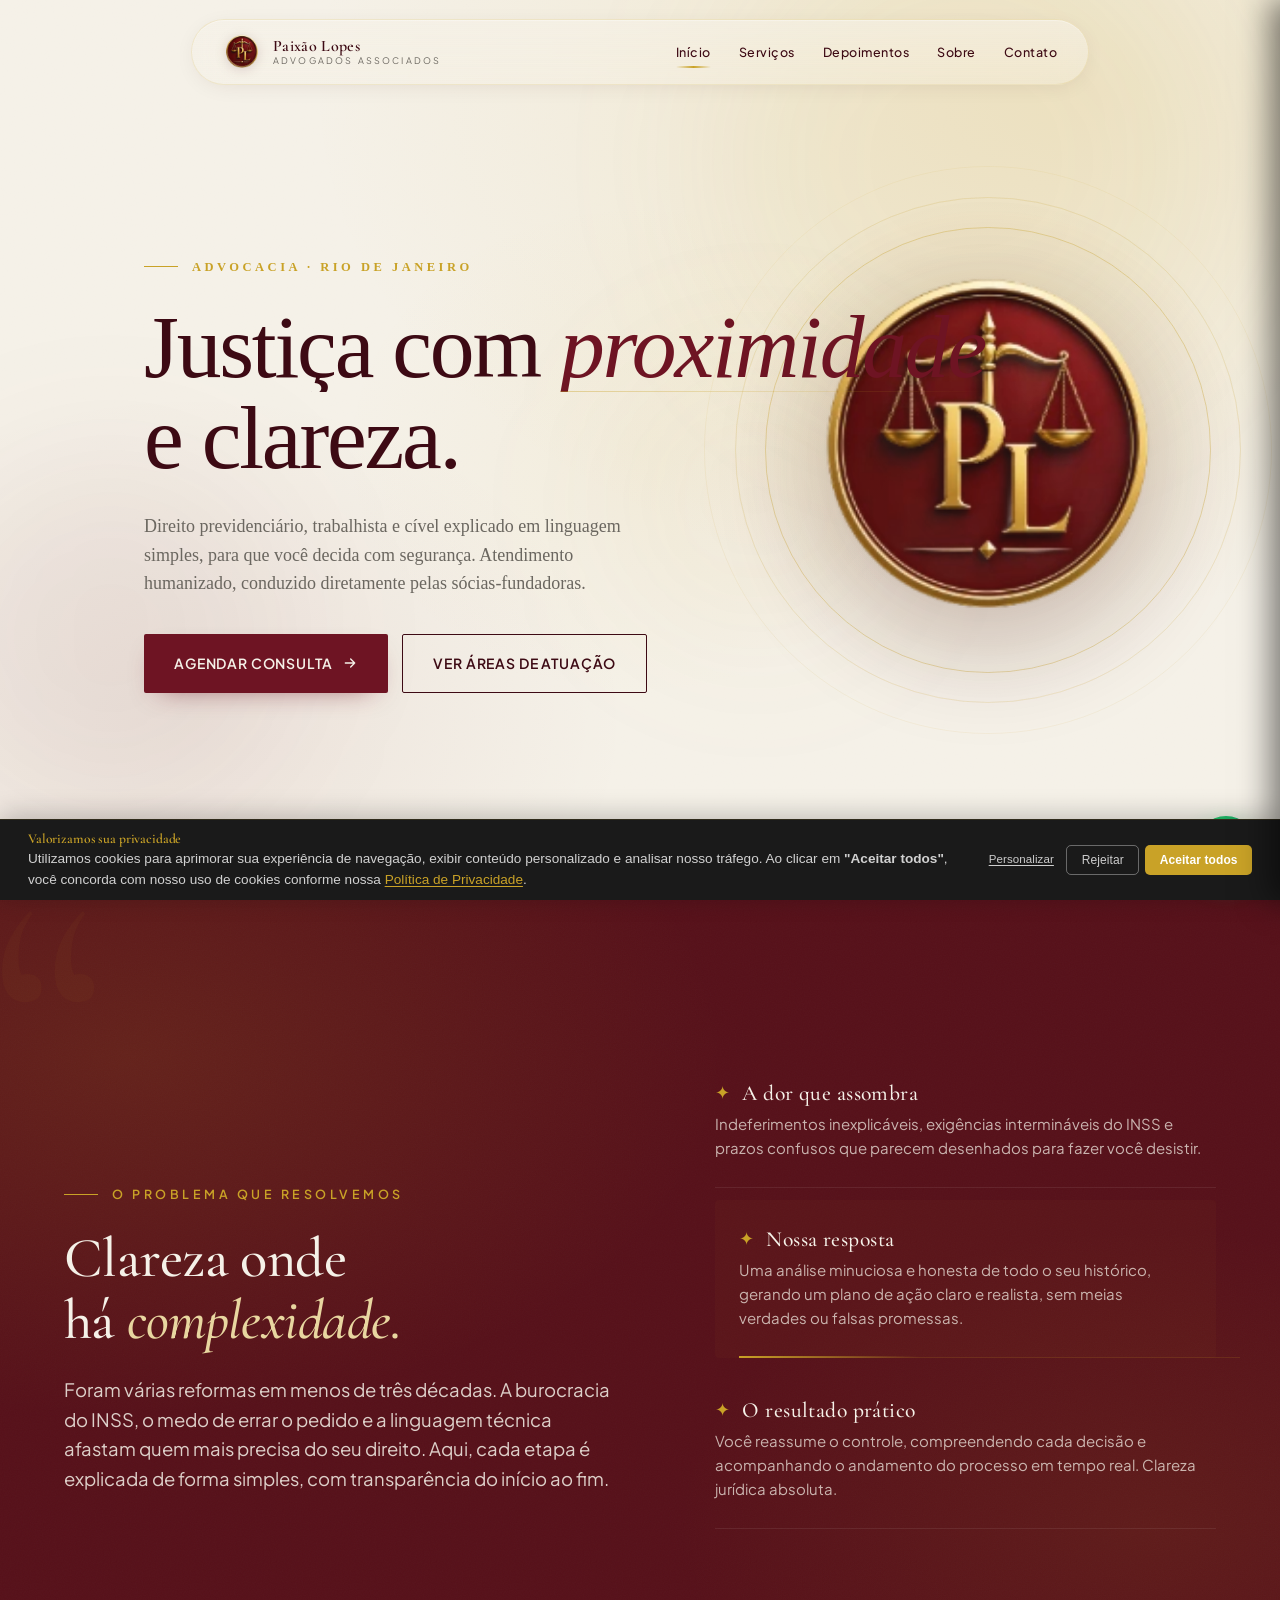
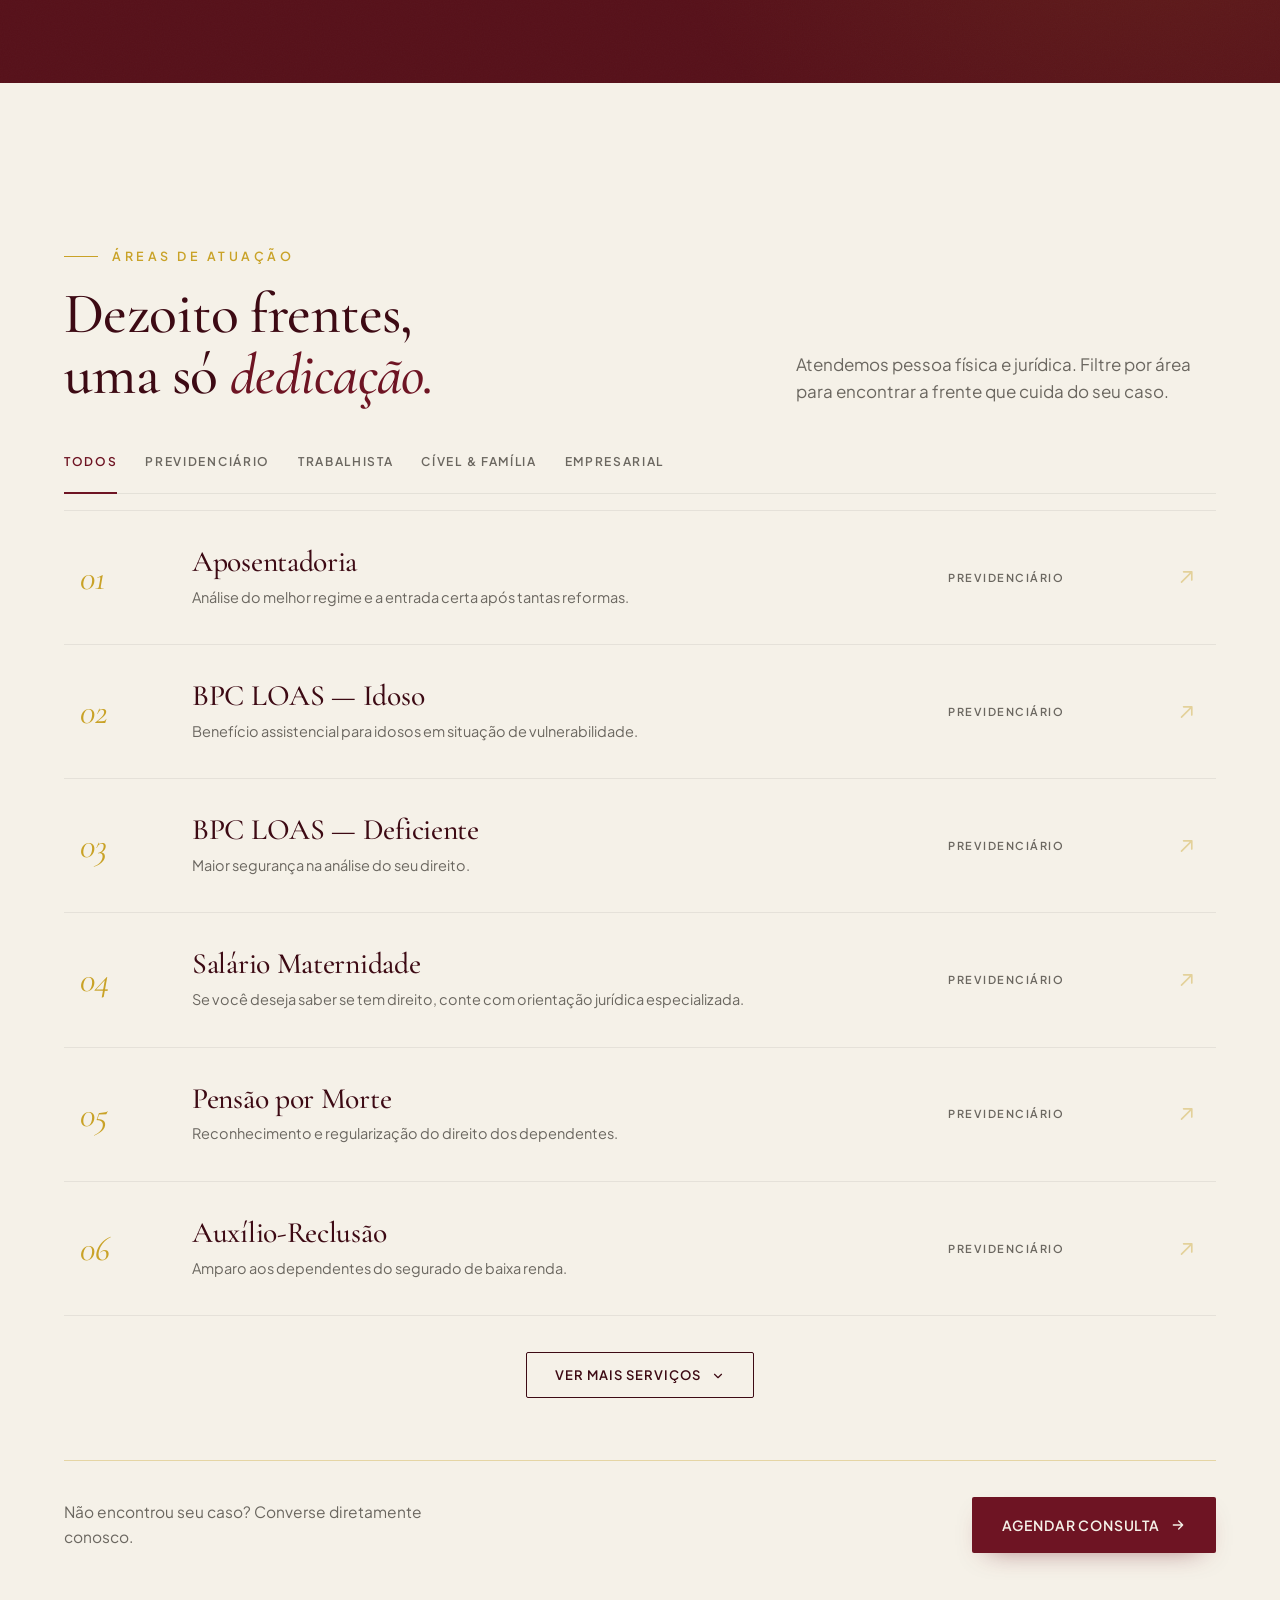
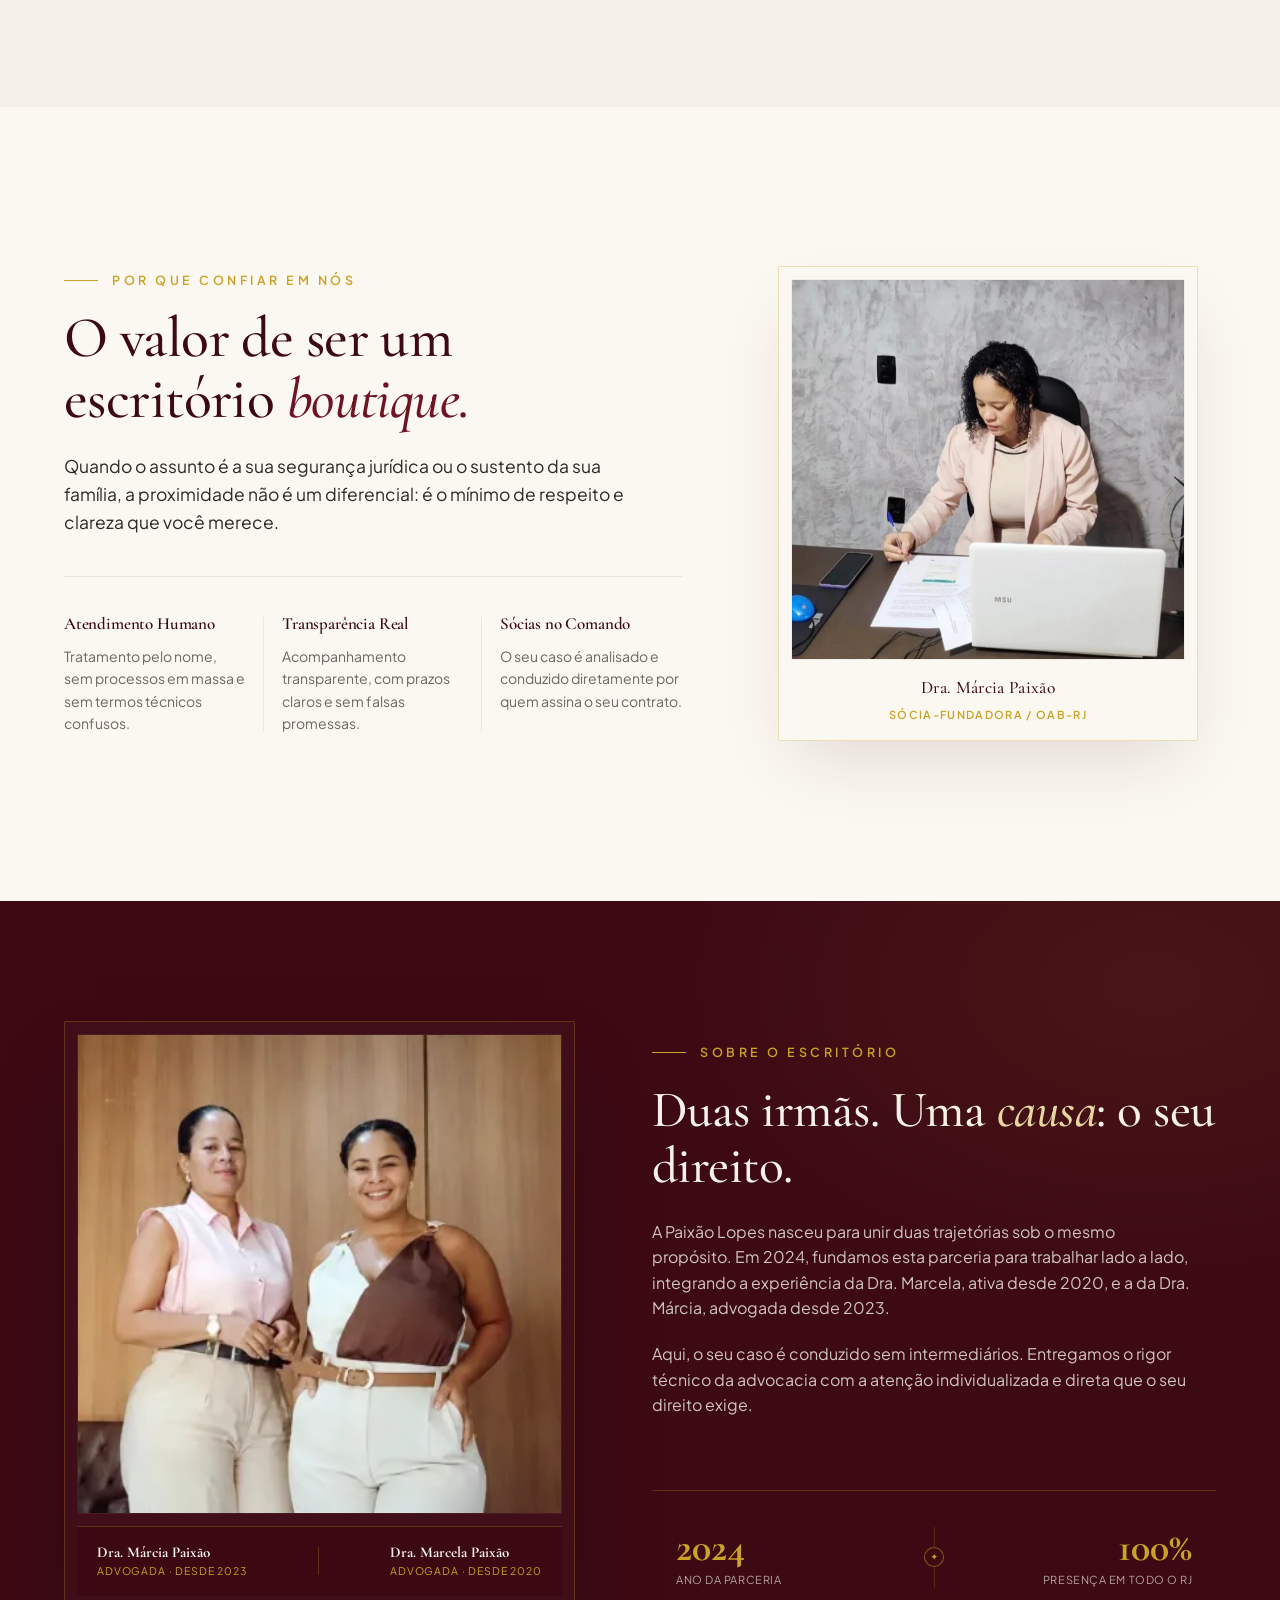
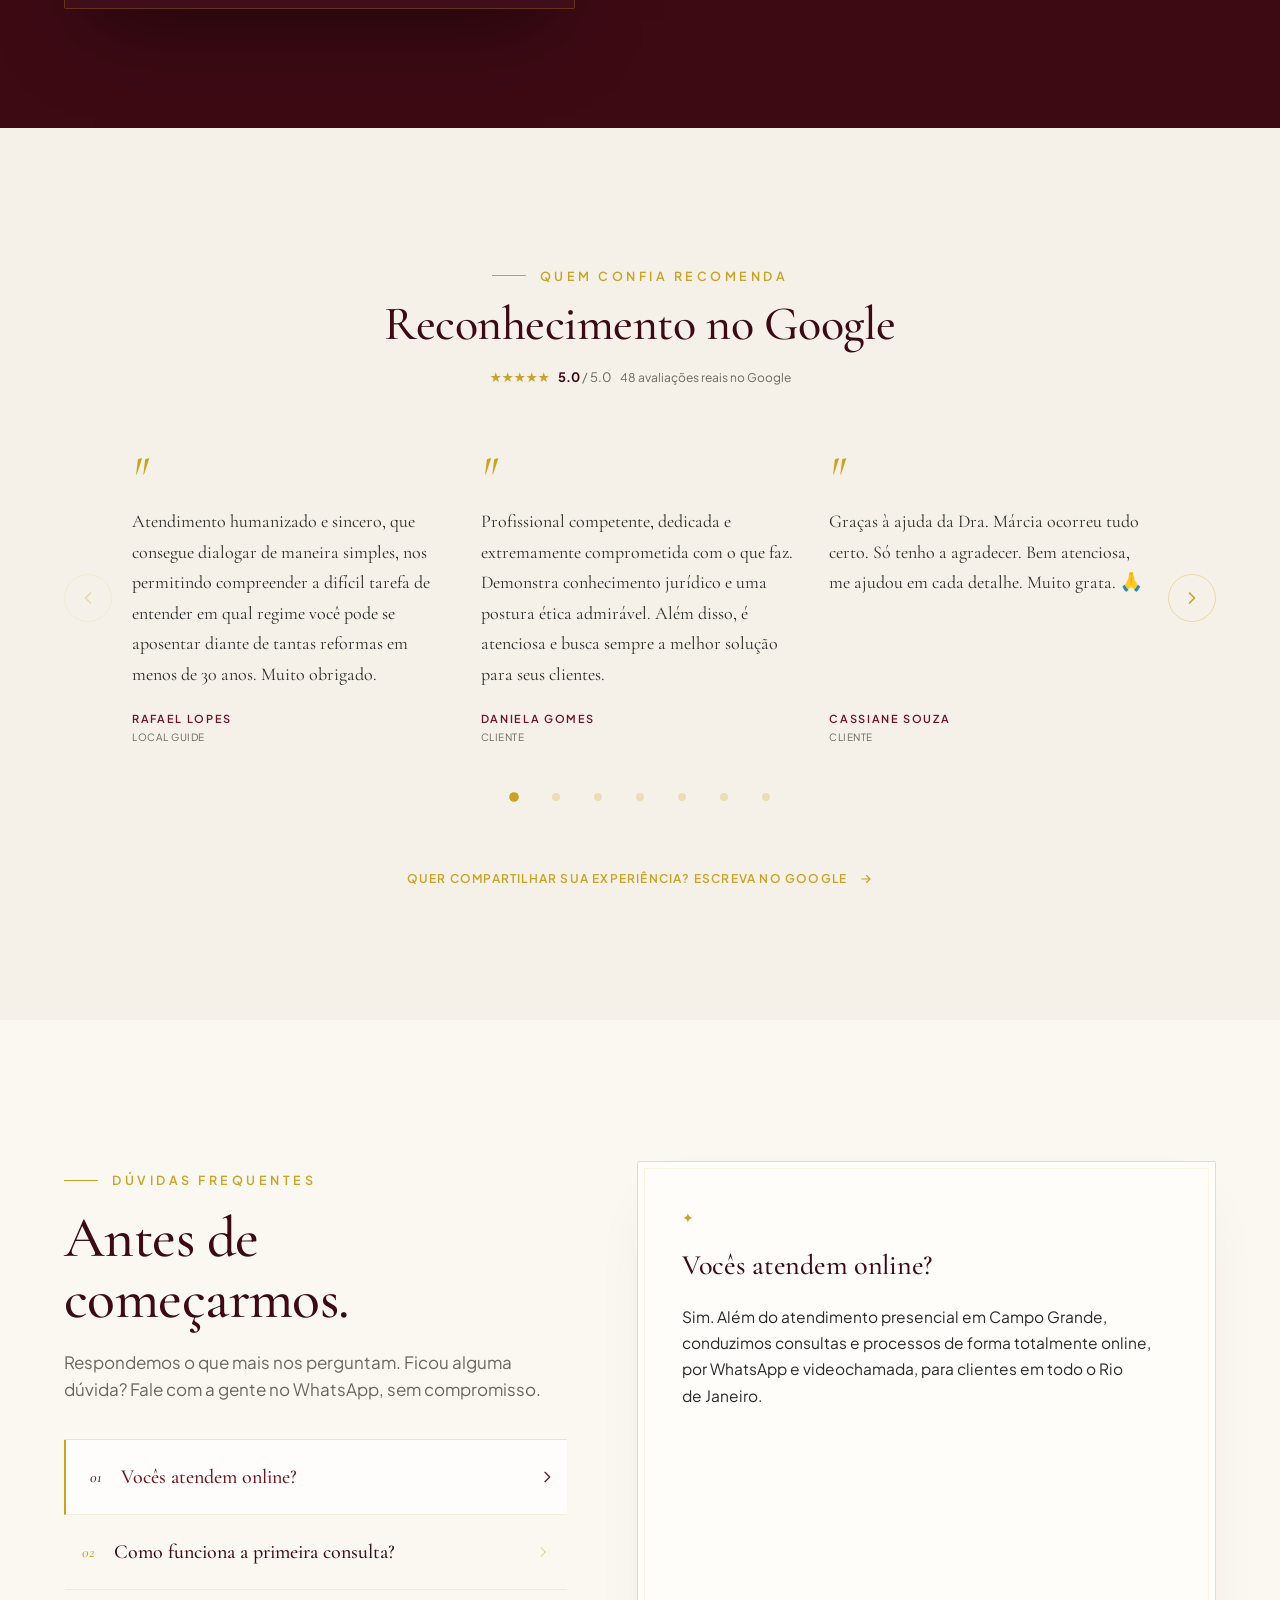
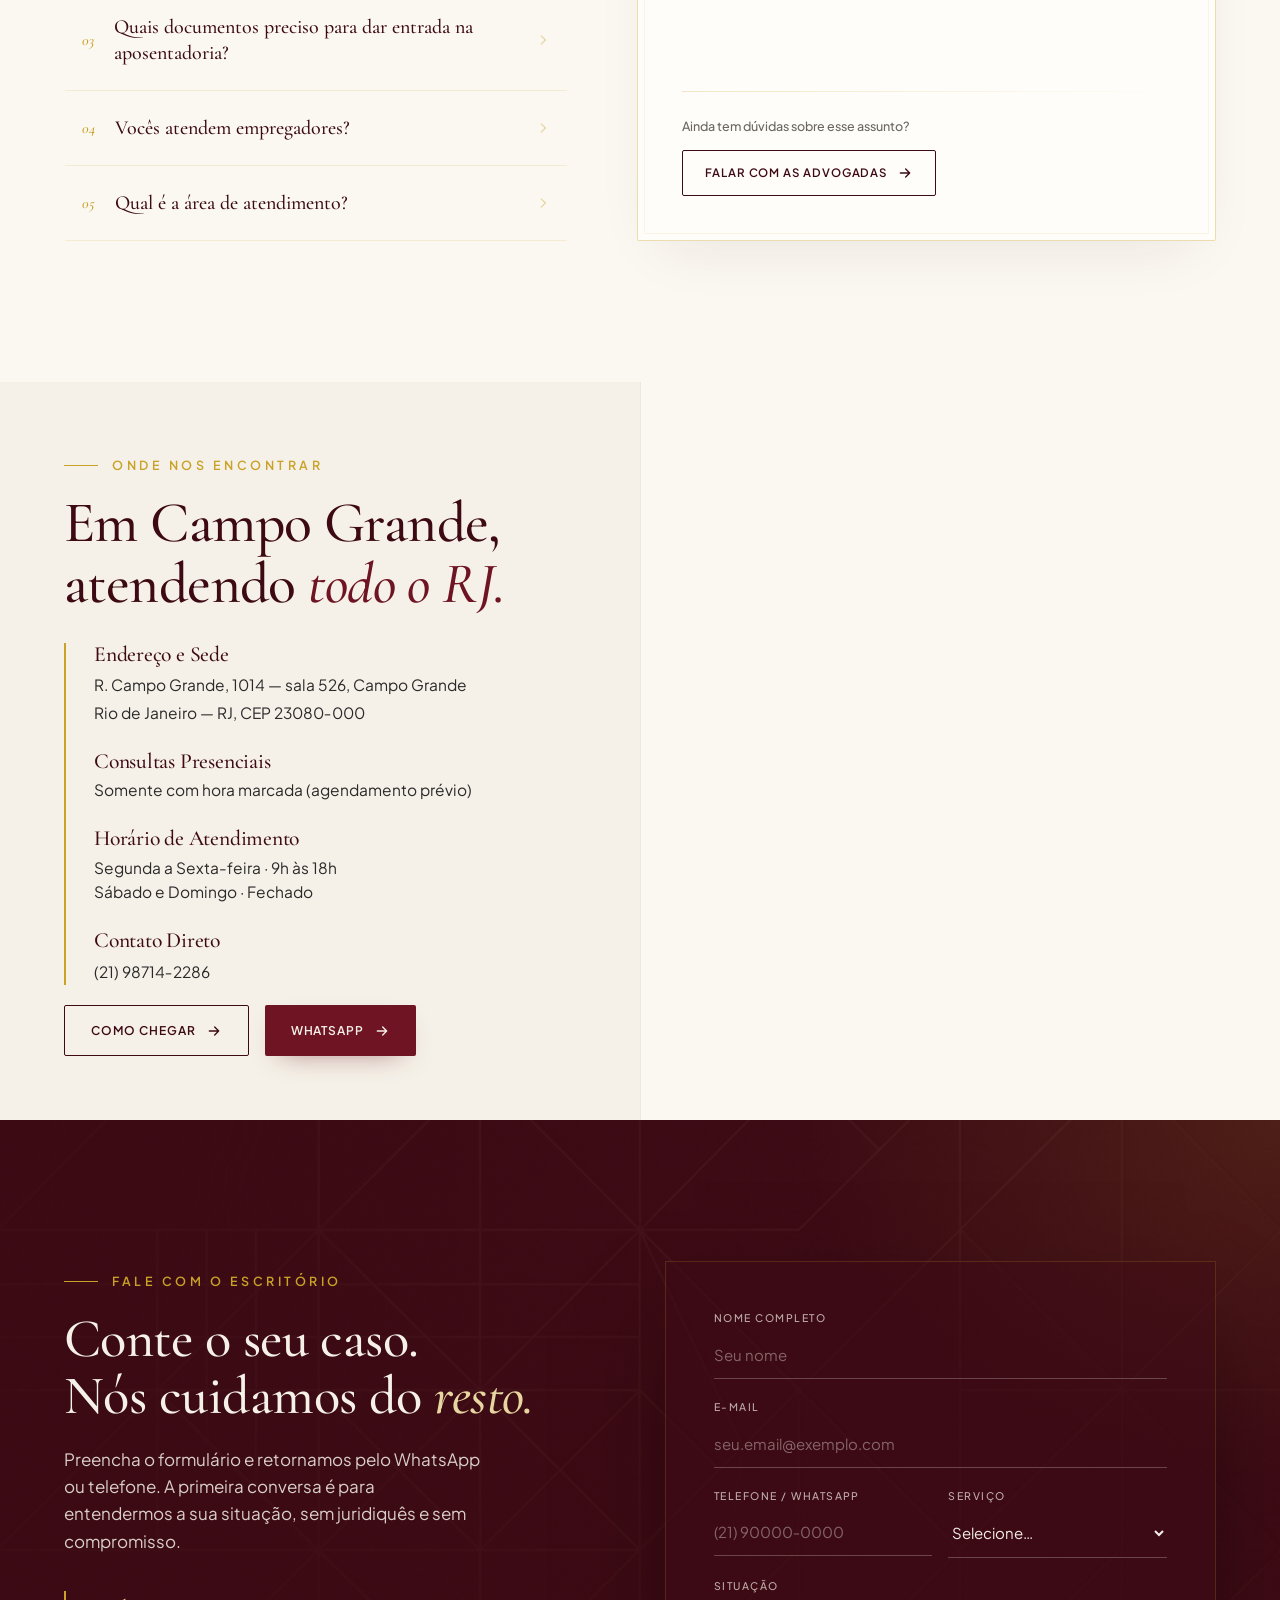
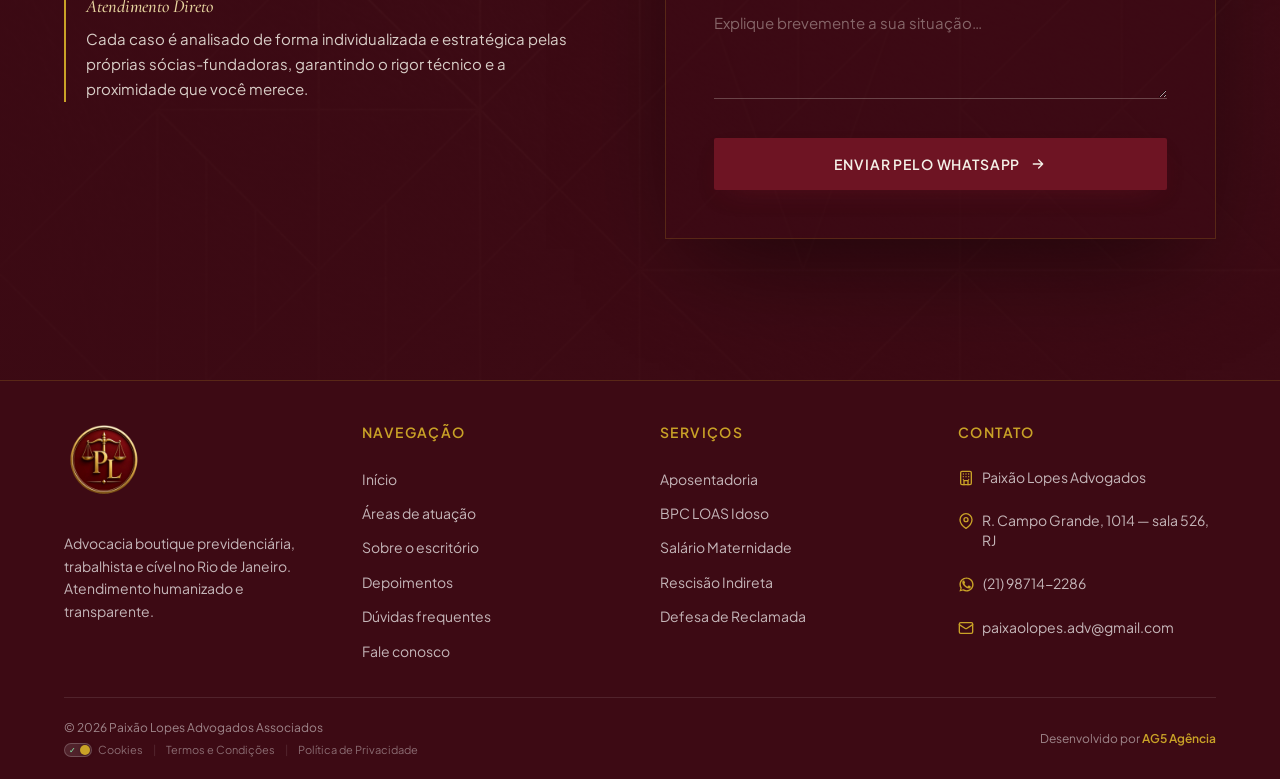
==== commit e67f689d: "refactor: update content, SEO metadata, and add local dev server configuration for the Paixão e Lope" ====
--- a/index.html
+++ b/index.html
@@ -12,7 +12,7 @@
   <meta property="og:title" content="Advogado Previdenciário em Campo Grande RJ | Paixão Lopes Advogados" />
   <meta property="og:description" content="Escritório boutique de advocacia previdenciária, trabalhista e cível no Rio de Janeiro. Atendimento humanizado e transparente. 5,0★ · 48 avaliações no Google." />
   <meta property="og:image" content="https://www.paixaolopesadvogados.com.br/assets/paixao-lopes-advogadas-socias-escritorio.webp" />
-  <meta property="og:image:alt" content="Marcela Paixão e Márcia Paixão, advogadas sócias-fundadoras do escritório Paixão Lopes Advogados Associados" />
+  <meta property="og:image:alt" content="Dra. Marcela Paixão e Dra. Márcia Paixão, advogadas sócias-fundadoras do escritório Paixão Lopes Advogados Associados" />
   <meta property="og:url" content="https://www.paixaolopesadvogados.com.br/" />
   <meta property="og:type" content="website" />
   <meta property="og:locale" content="pt_BR" />
@@ -23,7 +23,7 @@
   <meta name="twitter:title" content="Advogado Previdenciário em Campo Grande RJ | Paixão Lopes Advogados" />
   <meta name="twitter:description" content="Escritório boutique de advocacia previdenciária, trabalhista e cível no Rio de Janeiro. Atendimento humanizado e transparente." />
   <meta name="twitter:image" content="https://www.paixaolopesadvogados.com.br/assets/paixao-lopes-advogadas-socias-escritorio.webp" />
-  <meta name="twitter:image:alt" content="Marcela Paixão e Márcia Paixão, advogadas sócias-fundadoras" />
+  <meta name="twitter:image:alt" content="Dra. Marcela Paixão e Dra. Márcia Paixão, advogadas sócias-fundadoras" />
 
   <!-- Local SEO / Geo Tags -->
   <meta name="geo.region" content="BR-RJ" />
@@ -50,6 +50,7 @@
       ],
       "description": "Escritório boutique de advocacia previdenciária, trabalhista e cível no Rio de Janeiro. Atendimento humanizado e transparente. 5,0 estrelas · 48 avaliações no Google.",
       "telephone": "+5521987142286",
+      "email": "paixaolopes.adv@gmail.com",
       "priceRange": "Consulte",
       "currenciesAccepted": "BRL",
       "foundingDate": "2024",
@@ -127,7 +128,7 @@
           "@type": "Person",
           "name": "Márcia Paixão",
           "jobTitle": "Advogada Sócia-Fundadora",
-          "description": "Advogada ativa desde janeiro de 2024. Especialista em direito previdenciário, trabalhista e cível. OAB-RJ.",
+          "description": "Advogada ativa desde 2023. Especialista em direito previdenciário, trabalhista e cível. OAB-RJ.",
           "image": "https://www.paixaolopesadvogados.com.br/assets/marcia-lopes-advogada-oab-campo-grande.webp",
           "sameAs": []
         }
@@ -165,7 +166,7 @@
             "itemOffered": {
               "@type": "Service",
               "name": "BPC LOAS — Deficiente",
-              "description": "Garantia do benefício para pessoas com deficiência.",
+              "description": "Maior segurança na análise do seu direito.",
               "areaServed": "Campo Grande – RJ",
               "provider": {
                 "@id": "http://www.paixaolopesadvogados.ag5agencia.site/#negocio"
@@ -177,7 +178,7 @@
             "itemOffered": {
               "@type": "Service",
               "name": "Salário Maternidade",
-              "description": "Para empregadas, autônomas e seguradas especiais.",
+              "description": "Se você deseja saber se tem direito, conte com orientação jurídica especializada.",
               "areaServed": "Campo Grande – RJ",
               "provider": {
                 "@id": "http://www.paixaolopesadvogados.ag5agencia.site/#negocio"
@@ -408,7 +409,7 @@
           "name": "Como funciona a primeira consulta?",
           "acceptedAnswer": {
             "@type": "Answer",
-            "text": "É uma conversa para entendermos a sua situação. Você nos conta o caso, tiramos suas dúvidas em linguagem simples e explicamos os caminhos possíveis — com transparência sobre prazos e expectativas, sem compromisso."
+            "text": "É uma conversa para entendermos a sua situação. Você nos conta o caso, tiramos suas dúvidas em linguagem simples e explicamos os caminhos possíveis, com transparência sobre prazos e expectativas, sem compromisso."
           }
         },
         {
@@ -416,7 +417,7 @@
           "name": "Quais documentos preciso para dar entrada na aposentadoria?",
           "acceptedAnswer": {
             "@type": "Answer",
-            "text": "Em geral: documento de identidade, CPF, comprovante de residência, carteira de trabalho e o extrato do CNIS (Cadastro Nacional de Informações Sociais). Na consulta indicamos exatamente o que o seu caso exige — cada história é única."
+            "text": "Em geral: documento de identidade, CPF, comprovante de residência, carteira de trabalho e o extrato do CNIS (Cadastro Nacional de Informações Sociais). Na consulta indicamos exatamente o que o seu caso exige, porque cada história é única."
           }
         },
         {
@@ -522,7 +523,7 @@
       <span class="line"><span>Justiça com <em>proximidade</em></span></span>
       <span class="line"><span>e clareza.</span></span>
     </h1>
-    <p class="hero__sub">Direito previdenciário, trabalhista e cível explicado em linguagem simples — para que você decida com segurança. Atendimento humanizado, conduzido diretamente pelas sócias-fundadoras.</p>
+    <p class="hero__sub">Direito previdenciário, trabalhista e cível explicado em linguagem simples, para que você decida com segurança. Atendimento humanizado, conduzido diretamente pelas sócias-fundadoras.</p>
     <div class="hero__actions">
       <a class="btn btn-primary" href="https://wa.me/5521987142286?text=Ol%C3%A1%2C%20vim%20atrav%C3%A9s%20do%20site%20e%20gostaria%20de%20uma%20informa%C3%A7%C3%A3o." target="_blank" rel="noopener noreferrer">
         Agendar consulta
@@ -566,7 +567,7 @@
         <div class="impacto-step impact-step--highlight reveal d2">
           <div class="impacto-step__body">
             <h3 class="impacto-step__title">Nossa resposta</h3>
-            <p class="impacto-step__text">Uma análise minuciosa e honesta de todo o seu histórico, gerando um plano de ação claro e realista — sem meias verdades ou falsas promessas.</p>
+            <p class="impacto-step__text">Uma análise minuciosa e honesta de todo o seu histórico, gerando um plano de ação claro e realista, sem meias verdades ou falsas promessas.</p>
           </div>
         </div>
 
@@ -632,7 +633,7 @@
       <div class="confianca__text">
         <span class="eyebrow reveal">Por que confiar em nós</span>
         <h2 class="section-title reveal d1">O valor de ser um<br>escritório <em>boutique.</em></h2>
-        <p class="confianca__lead reveal d2">Quando o assunto é a sua segurança jurídica ou o sustento da sua família, a proximidade não é um diferencial — é o mínimo de respeito e clareza que você merece.</p>
+        <p class="confianca__lead reveal d2">Quando o assunto é a sua segurança jurídica ou o sustento da sua família, a proximidade não é um diferencial: é o mínimo de respeito e clareza que você merece.</p>
         
         <!-- Manifesto em Grid Horizontal Editorial (Estilo Revista) -->
         <div class="confianca__manifesto reveal d3">
@@ -673,11 +674,11 @@
       <!-- Coluna da Esquerda: Retrato Compacto e Identificação -->
       <div class="sobre__media reveal">
         <div class="sobre__img-wrapper">
-          <img src="assets/paixao-lopes-advogadas-socias-escritorio.webp" alt="Marcela e Márcia Paixão Lopes, advogadas sócias-fundadoras do escritório Paixão Lopes Advogados Associados em Campo Grande RJ" loading="lazy" width="600" height="800" />
+          <img src="assets/paixao-lopes-advogadas-socias-escritorio.webp" alt="Dra. Marcela e Dra. Márcia Paixão Lopes, advogadas sócias-fundadoras do escritório Paixão Lopes Advogados Associados em Campo Grande RJ" loading="lazy" width="600" height="800" />
           <div class="sobre__names-tag">
-            <div class="who"><b>Márcia Paixão</b><span>Advogada · desde 2024</span></div>
+            <div class="who"><b>Dra. Márcia Paixão</b><span>Advogada · desde 2023</span></div>
             <div class="who-sep"></div>
-            <div class="who"><b>Marcela Paixão</b><span>Advogada · desde 2020</span></div>
+            <div class="who"><b>Dra. Marcela Paixão</b><span>Advogada · desde 2020</span></div>
           </div>
         </div>
       </div>
@@ -687,7 +688,7 @@
         <span class="eyebrow sobre__tag">Sobre o escritório</span>
         <h2 class="sobre__title">Duas irmãs. Uma <em>causa</em>: o seu direito.</h2>
         <p class="sobre__text">
-          A Paixão Lopes nasceu para unir duas trajetórias sob o mesmo propósito. Fundamos o escritório para trabalhar lado a lado, integrando a experiência de Marcela, ativa desde 2020, e a de Márcia, iniciada em 2024.
+          A Paixão Lopes nasceu para unir duas trajetórias sob o mesmo propósito. Em 2024, fundamos esta parceria para trabalhar lado a lado, integrando a experiência da Dra. Marcela, ativa desde 2020, e a da Dra. Márcia, advogada desde 2023.
         </p>
         <p class="sobre__text">
           Aqui, o seu caso é conduzido sem intermediários. Entregamos o rigor técnico da advocacia com a atenção individualizada e direta que o seu direito exige.
@@ -701,7 +702,7 @@
           
           <div class="stats-item">
             <b class="stats-num" data-count="2024" data-plain="1">0</b>
-            <span class="stats-lbl">Ano de Fundação</span>
+            <span class="stats-lbl">Ano da Parceria</span>
           </div>
           <div class="stats-item">
             <b class="stats-num" data-count="100" data-suffix="%">0</b>
@@ -769,7 +770,7 @@
           <div class="depo__slide">
             <div class="depo__card-clean">
               <span class="depo__quote-icon">"</span>
-              <p class="depo__quote-text">Graças à ajuda da Dr. Márcia ocorreu tudo certo. Só tenho a agradecer. Bem atenciosa, me ajudou em cada detalhe. Muito grata. 🙏</p>
+              <p class="depo__quote-text">Graças à ajuda da Dra. Márcia ocorreu tudo certo. Só tenho a agradecer. Bem atenciosa, me ajudou em cada detalhe. Muito grata. 🙏</p>
               <div class="depo__meta">
                 <strong class="depo__author-name">Cassiane Souza</strong>
                 <span class="depo__author-status">Cliente</span>
@@ -889,7 +890,7 @@
         <div class="faq__intro">
           <span class="eyebrow reveal">Dúvidas frequentes</span>
           <h2 class="section-title reveal d1" style="margin-top:18px">Antes de<br>começarmos.</h2>
-          <p class="reveal d2">Respondemos o que mais nos perguntam. Ficou alguma dúvida? Fale com a gente no WhatsApp — sem compromisso.</p>
+          <p class="reveal d2">Respondemos o que mais nos perguntam. Ficou alguma dúvida? Fale com a gente no WhatsApp, sem compromisso.</p>
         </div>
         <div class="faq__list" id="faqList">
           <!-- Perguntas injetadas pelo script.js -->
@@ -980,7 +981,7 @@
       <div class="contato__left">
         <span class="eyebrow reveal">Fale com o escritório</span>
         <h2 class="reveal d1">Conte o seu caso.<br>Nós cuidamos do <em>resto.</em></h2>
-        <p class="lede reveal d2">Preencha o formulário e retornamos pelo WhatsApp ou telefone. A primeira conversa é para entendermos a sua situação — sem juridiquês e sem compromisso.</p>
+        <p class="lede reveal d2">Preencha o formulário e retornamos pelo WhatsApp ou telefone. A primeira conversa é para entendermos a sua situação, sem juridiquês e sem compromisso.</p>
         <p class="contato__note reveal d3">
           <strong>Atendimento Direto</strong>
           Cada caso é analisado de forma individualizada e estratégica pelas próprias sócias-fundadoras, garantindo o rigor técnico e a proximidade que você merece.
@@ -1118,6 +1119,16 @@
               (21) 98714-2286
             </a>
           </li>
+          <!-- Item 4: E-mail (ícone de envelope) -->
+          <li>
+            <a href="mailto:paixaolopes.adv@gmail.com">
+              <svg viewBox="0 0 24 24" width="16" height="16" fill="none" stroke="currentColor" stroke-width="2" stroke-linecap="round" stroke-linejoin="round" aria-hidden="true" style="width:16px; height:16px; margin-top:2px;">
+                <rect x="2" y="4" width="20" height="16" rx="2"/>
+                <path d="m22 7-8.97 5.7a1.94 1.94 0 0 1-2.06 0L2 7"/>
+              </svg>
+              paixaolopes.adv@gmail.com
+            </a>
+          </li>
         </ul>
       </div>
     </div>
@@ -1349,12 +1360,10 @@
         <div class="wa-content">
             <div class="wa-header">
                 <div class="wa-avatar-wrapper">
-                    <img src="assets/marcia-lopes-advogada-oab-campo-grande.webp" alt="Dra. Márcia Paixão, advogada OAB-RJ em Campo Grande" class="wa-avatar" width="48" height="48" loading="lazy">
-                    <span class="wa-status-dot"></span>
+                    <img src="assets/logo-paixao-lopes-advogados-mobile.webp" alt="Brasão oficial redondo da Paixão Lopes Advogados Associados" class="wa-avatar" width="48" height="48" loading="lazy">
                 </div>
                 <div class="wa-info">
                     <span class="wa-name">Dra. Márcia Paixão</span>
-                    <span class="wa-status-text">Online agora</span>
                 </div>
             </div>
 
--- a/style.css
+++ b/style.css
@@ -2012,8 +2012,19 @@
     border-left-color: transparent;
     padding-left: 8px;
   }
+  .faq__item-btn:hover .faq__item-num,
+  .faq__item-btn.active .faq__item-num {
+    color: var(--ouro);
+  }
+  .faq__item-btn:hover .faq__item-q,
   .faq__item-btn.active .faq__item-q {
-    color: var(--bordo);
+    color: var(--bordo-escuro);
+  }
+  .faq__item-btn:hover .faq__item-arrow,
+  .faq__item-btn.active .faq__item-arrow {
+    opacity: 0.4;
+    color: var(--ouro);
+    transform: translateX(0) scale(0.9);
   }
   .faq__item-btn::after {
     display: none;
@@ -2581,30 +2592,15 @@
   width: 45px;
   height: 45px;
   border-radius: 50%;
-  object-fit: cover;
+  object-fit: contain;
+  background: #fff;
   border: 2px solid #25d366;
-}
-.wa-status-dot {
-  position: absolute;
-  bottom: -2px;
-  right: -2px;
-  width: 12px;
-  height: 12px;
-  background: #25d366;
-  border: 2px solid #fff;
-  border-radius: 50%;
 }
 .wa-name {
   display: block;
   font-weight: 700;
   color: #1a1a1a;
   font-size: 15px;
-}
-.wa-status-text {
-  font-size: 11px;
-  color: #666;
-  text-transform: uppercase;
-  letter-spacing: 0.5px;
 }
 
 /* Animação de Digitação */
--- a/style.css
+++ b/style.css
@@ -2012,8 +2012,19 @@
     border-left-color: transparent;
     padding-left: 8px;
   }
+  .faq__item-btn:hover .faq__item-num,
+  .faq__item-btn.active .faq__item-num {
+    color: var(--ouro);
+  }
+  .faq__item-btn:hover .faq__item-q,
   .faq__item-btn.active .faq__item-q {
-    color: var(--bordo);
+    color: var(--bordo-escuro);
+  }
+  .faq__item-btn:hover .faq__item-arrow,
+  .faq__item-btn.active .faq__item-arrow {
+    opacity: 0.4;
+    color: var(--ouro);
+    transform: translateX(0) scale(0.9);
   }
   .faq__item-btn::after {
     display: none;
@@ -2581,30 +2592,15 @@
   width: 45px;
   height: 45px;
   border-radius: 50%;
-  object-fit: cover;
+  object-fit: contain;
+  background: #fff;
   border: 2px solid #25d366;
-}
-.wa-status-dot {
-  position: absolute;
-  bottom: -2px;
-  right: -2px;
-  width: 12px;
-  height: 12px;
-  background: #25d366;
-  border: 2px solid #fff;
-  border-radius: 50%;
 }
 .wa-name {
   display: block;
   font-weight: 700;
   color: #1a1a1a;
   font-size: 15px;
-}
-.wa-status-text {
-  font-size: 11px;
-  color: #666;
-  text-transform: uppercase;
-  letter-spacing: 0.5px;
 }
 
 /* Animação de Digitação */
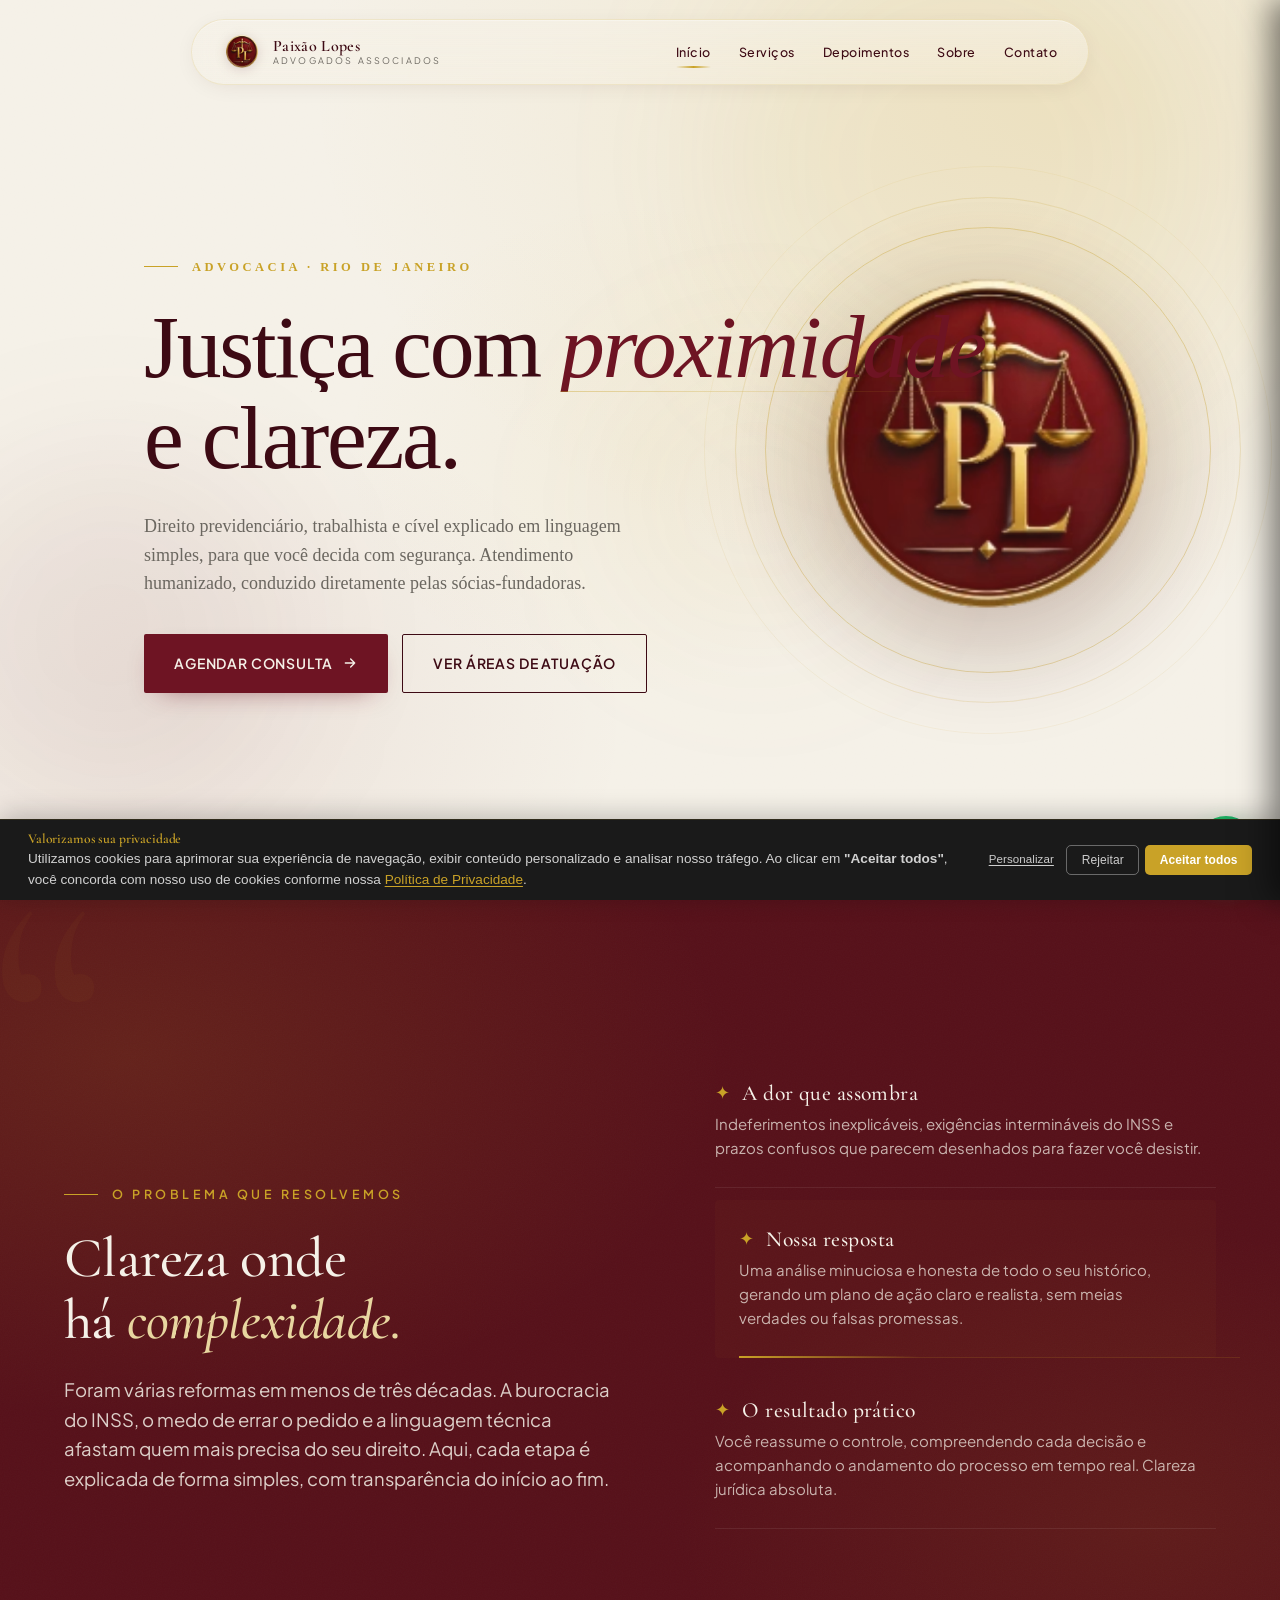
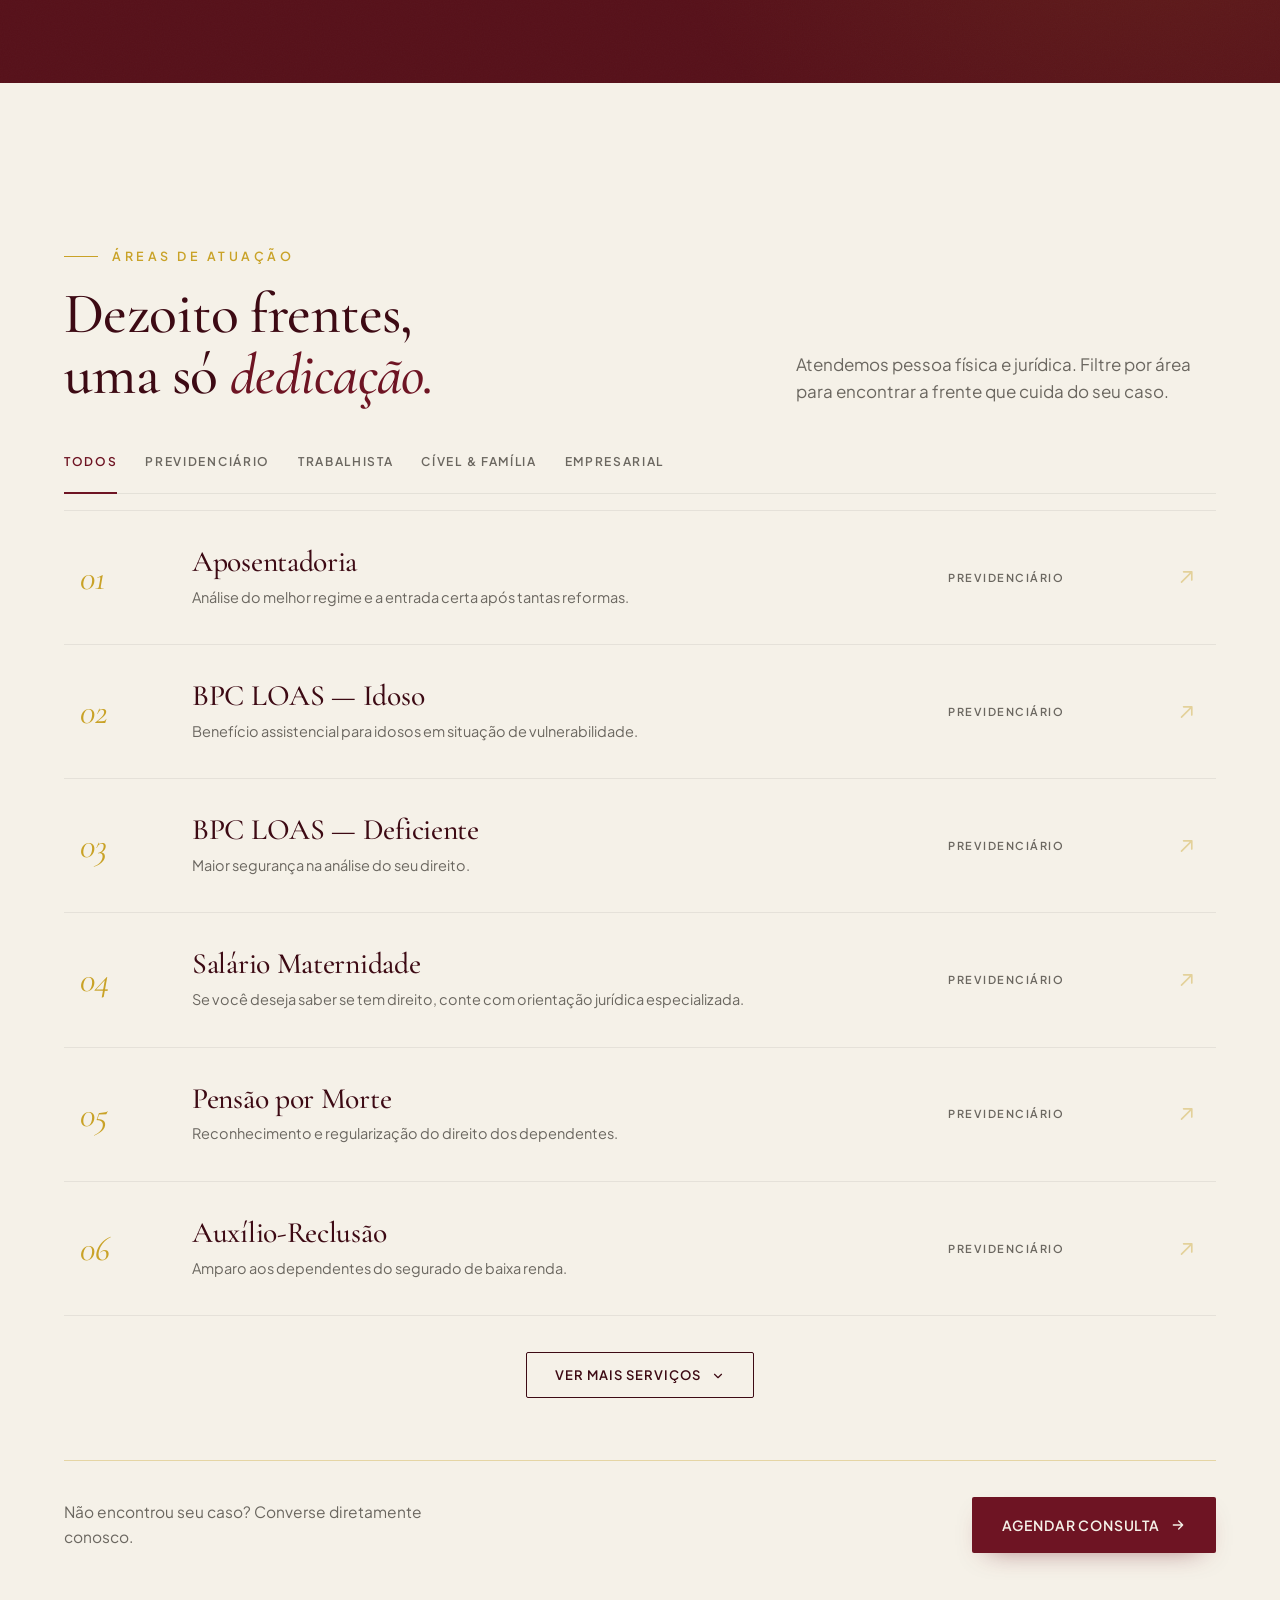
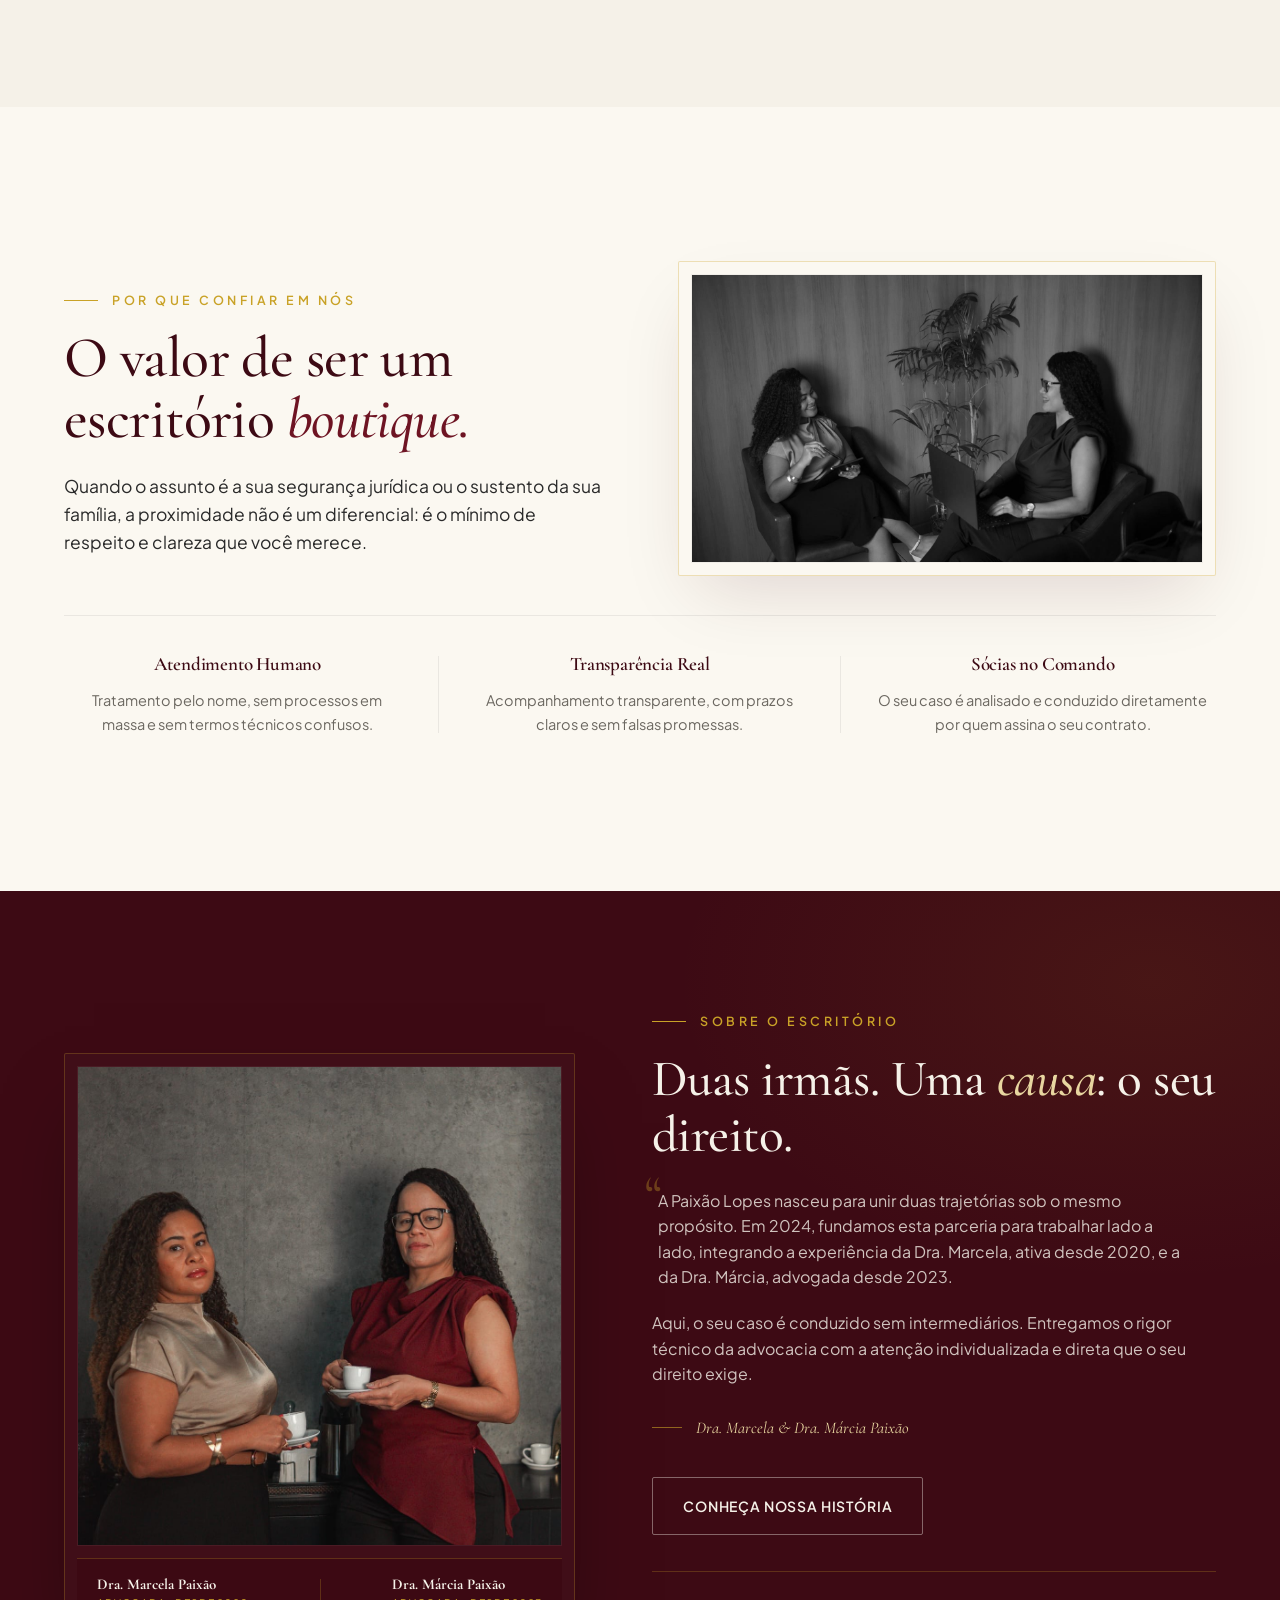
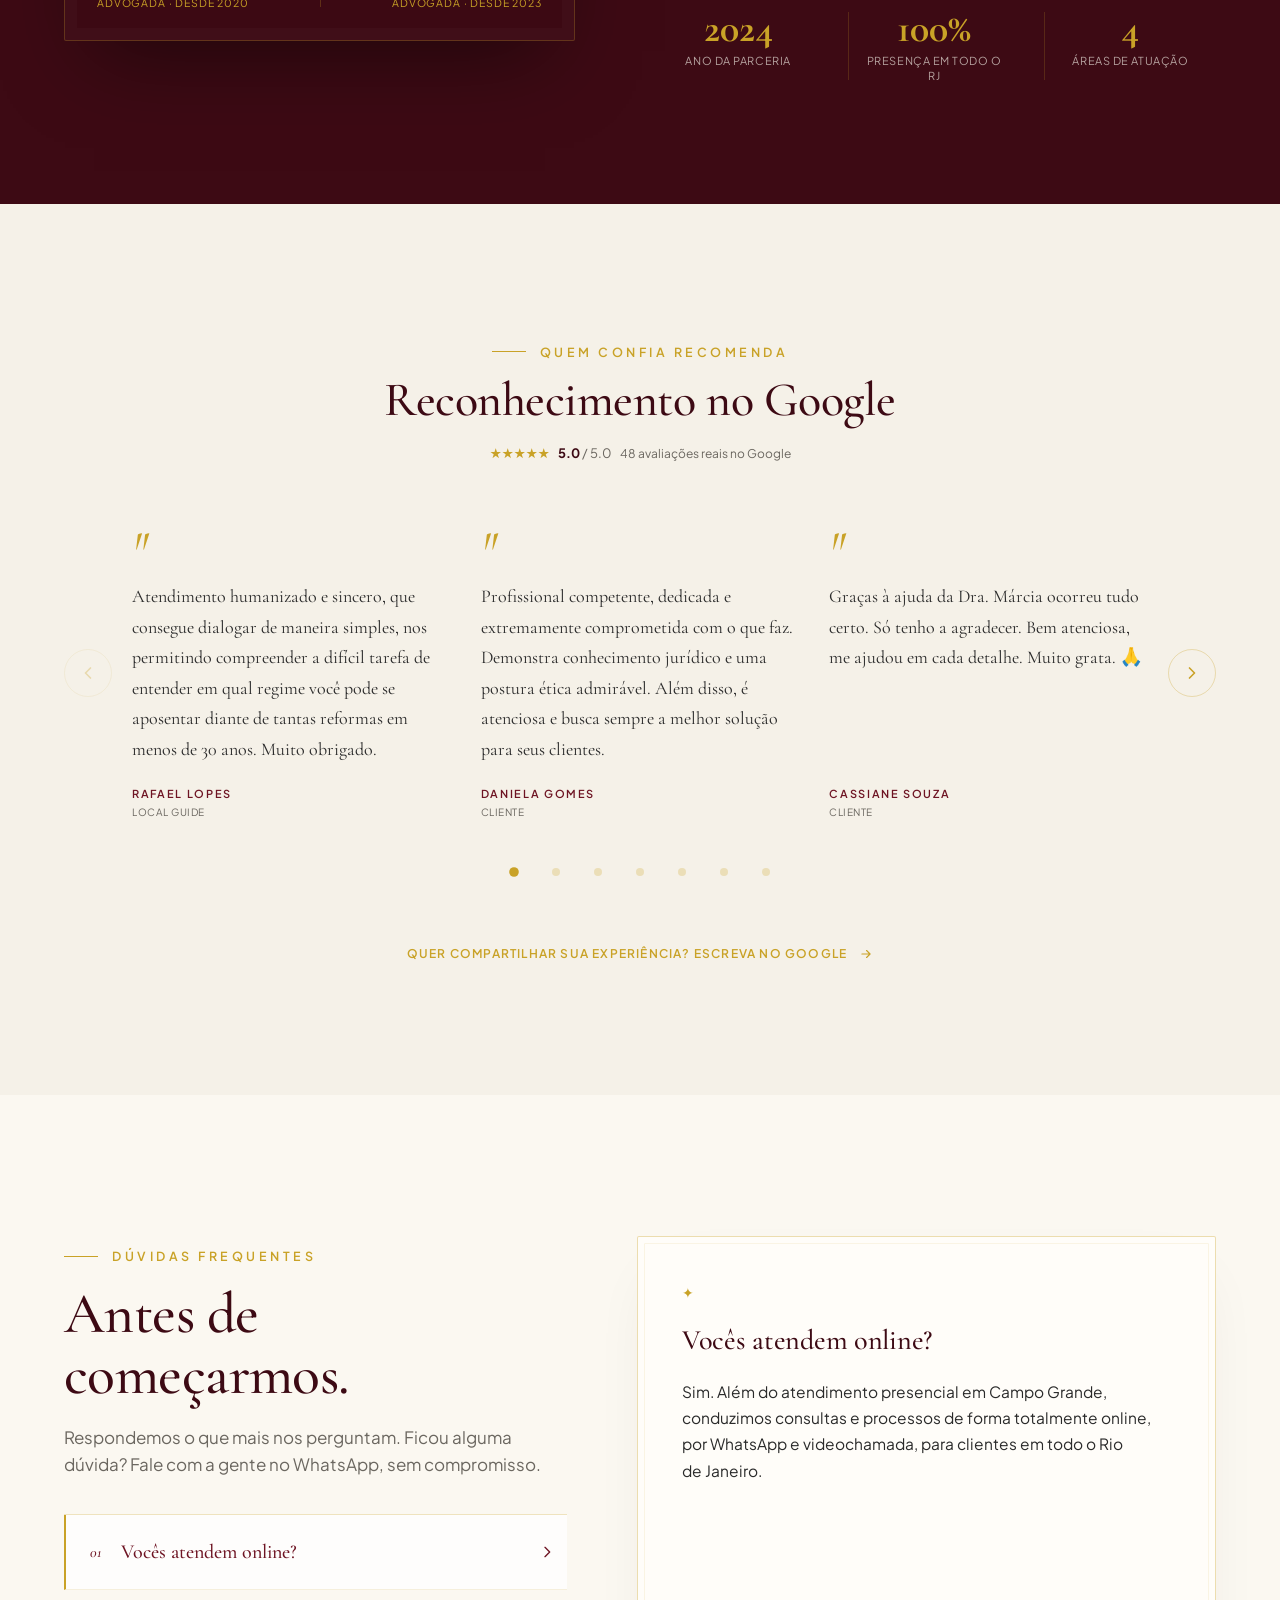
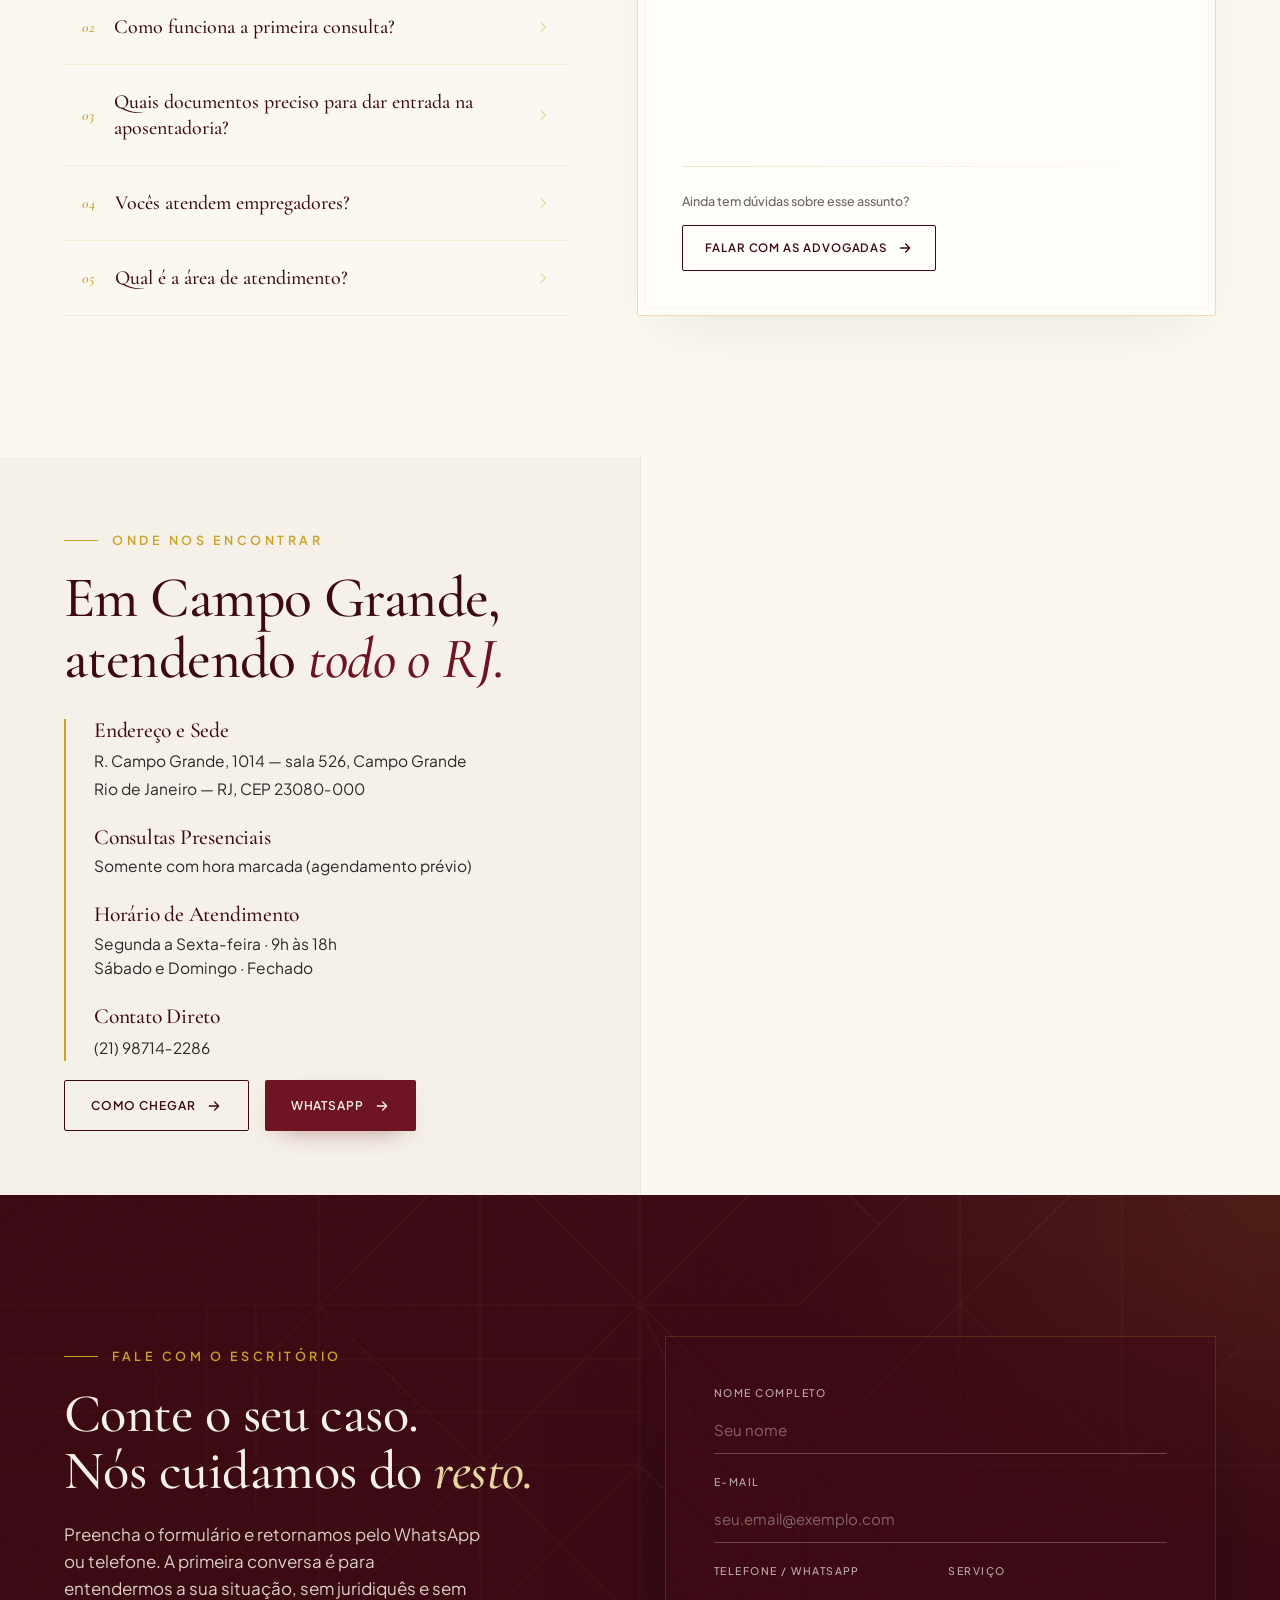
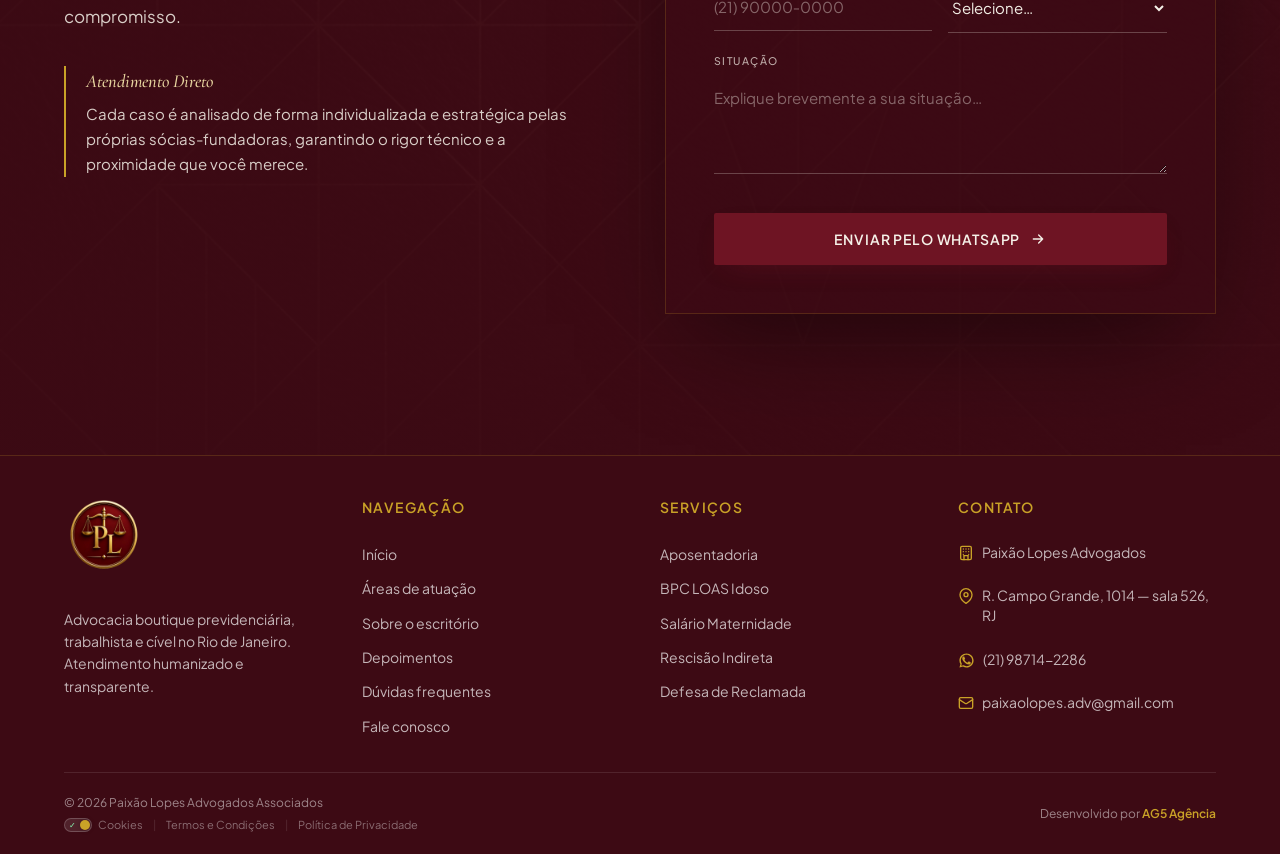
==== commit d7e6834e: "feat: add image assets and project documentation, and refactor page templates and configuration for " ====
--- a/index.html
+++ b/index.html
@@ -525,11 +525,14 @@
     </h1>
     <p class="hero__sub">Direito previdenciário, trabalhista e cível explicado em linguagem simples, para que você decida com segurança. Atendimento humanizado, conduzido diretamente pelas sócias-fundadoras.</p>
     <div class="hero__actions">
-      <a class="btn btn-primary" href="https://wa.me/5521987142286?text=Ol%C3%A1%2C%20vim%20atrav%C3%A9s%20do%20site%20e%20gostaria%20de%20uma%20informa%C3%A7%C3%A3o." target="_blank" rel="noopener noreferrer">
+      <a class="btn btn-primary" href="https://wa.me/5521987142286?text=Ol%C3%A1%2C%20vim%20atrav%C3%A9s%20do%20site%20e%20gostaria%20de%20agendar%20uma%20consulta." target="_blank" rel="noopener noreferrer">
         Agendar consulta
         <svg viewBox="0 0 24 24" fill="none" stroke="currentColor" stroke-width="2"><path d="M5 12h14M13 6l6 6-6 6" stroke-linecap="round" stroke-linejoin="round"/></svg>
       </a>
       <a class="btn btn-outline" href="#servicos">Ver áreas de atuação</a>
+    </div>
+    <div class="hero__mobile-img-wrapper">
+      <img src="assets/balanca-justica-mobile.png" alt="Balança da justiça dourada e caneta-tinteiro clássica em mesa de escritório de advocacia" class="hero__mobile-img" width="800" height="450" loading="lazy" />
     </div>
   </div>
   
@@ -618,7 +621,7 @@
 
     <div class="servicos__foot reveal">
       <p>Não encontrou seu caso? Converse diretamente conosco.</p>
-      <a class="btn btn-primary" href="https://wa.me/5521987142286?text=Ol%C3%A1%2C%20vim%20atrav%C3%A9s%20do%20site%20e%20gostaria%20de%20uma%20informa%C3%A7%C3%A3o." target="_blank" rel="noopener noreferrer">
+      <a class="btn btn-primary" href="https://wa.me/5521987142286?text=Ol%C3%A1%2C%20vim%20atrav%C3%A9s%20do%20site%20e%20gostaria%20de%20tirar%20uma%20d%C3%BAvida%20sobre%20o%20meu%20caso." target="_blank" rel="noopener noreferrer">
         Agendar consulta
         <svg viewBox="0 0 24 24" fill="none" stroke="currentColor" stroke-width="2"><path d="M5 12h14M13 6l6 6-6 6" stroke-linecap="round" stroke-linejoin="round"/></svg>
       </a>
@@ -634,33 +637,29 @@
         <span class="eyebrow reveal">Por que confiar em nós</span>
         <h2 class="section-title reveal d1">O valor de ser um<br>escritório <em>boutique.</em></h2>
         <p class="confianca__lead reveal d2">Quando o assunto é a sua segurança jurídica ou o sustento da sua família, a proximidade não é um diferencial: é o mínimo de respeito e clareza que você merece.</p>
-        
-        <!-- Manifesto em Grid Horizontal Editorial (Estilo Revista) -->
-        <div class="confianca__manifesto reveal d3">
-          <div class="manifesto-col">
-            <h3 class="manifesto-title">Atendimento Humano</h3>
-            <p class="manifesto-text">Tratamento pelo nome, sem processos em massa e sem termos técnicos confusos.</p>
-          </div>
-          
-          <div class="manifesto-col">
-            <h3 class="manifesto-title">Transparência Real</h3>
-            <p class="manifesto-text">Acompanhamento transparente, com prazos claros e sem falsas promessas.</p>
-          </div>
-          
-          <div class="manifesto-col">
-            <h3 class="manifesto-title">Sócias no Comando</h3>
-            <p class="manifesto-text">O seu caso é analisado e conduzido diretamente por quem assina o seu contrato.</p>
-          </div>
-        </div>
       </div>
       <div class="confianca__media reveal d2">
         <div class="ph-portrait-block">
-          <img src="assets/advogada-marcela-paixao-assinando-documentos.webp" alt="Dra. Márcia Paixão sentada em sua mesa de atendimento, analisando e assinando papéis do escritório" loading="lazy" width="600" height="800" />
-          <div class="ph-portrait-info">
-            <span class="ph-portrait-name">Dra. Márcia Paixão</span>
-            <span class="ph-portrait-title">Sócia-Fundadora / OAB-RJ</span>
-          </div>
-        </div>
+          <img src="assets/marcela-marcia-paixao-lopes-reuniao-pb.jpg" alt="Dra. Marcela e Dra. Márcia Paixão em reunião de trabalho no escritório Paixão Lopes Advogados Associados" loading="lazy" width="600" height="800" />
+        </div>
+      </div>
+    </div>
+
+    <!-- Manifesto em largura total — pilares do escritório -->
+    <div class="confianca__manifesto reveal d3">
+      <div class="manifesto-col">
+        <h3 class="manifesto-title">Atendimento Humano</h3>
+        <p class="manifesto-text">Tratamento pelo nome, sem processos em massa e sem termos técnicos confusos.</p>
+      </div>
+
+      <div class="manifesto-col">
+        <h3 class="manifesto-title">Transparência Real</h3>
+        <p class="manifesto-text">Acompanhamento transparente, com prazos claros e sem falsas promessas.</p>
+      </div>
+
+      <div class="manifesto-col">
+        <h3 class="manifesto-title">Sócias no Comando</h3>
+        <p class="manifesto-text">O seu caso é analisado e conduzido diretamente por quem assina o seu contrato.</p>
       </div>
     </div>
   </div>
@@ -674,11 +673,11 @@
       <!-- Coluna da Esquerda: Retrato Compacto e Identificação -->
       <div class="sobre__media reveal">
         <div class="sobre__img-wrapper">
-          <img src="assets/paixao-lopes-advogadas-socias-escritorio.webp" alt="Dra. Marcela e Dra. Márcia Paixão Lopes, advogadas sócias-fundadoras do escritório Paixão Lopes Advogados Associados em Campo Grande RJ" loading="lazy" width="600" height="800" />
+          <img src="assets/marcela-marcia-paixao-lopes-cafe-balcao.jpg" alt="Dra. Marcela e Dra. Márcia Paixão Lopes, advogadas sócias-fundadoras do escritório Paixão Lopes Advogados Associados em Campo Grande RJ" loading="lazy" width="600" height="800" />
           <div class="sobre__names-tag">
+            <div class="who"><b>Dra. Marcela Paixão</b><span>Advogada · desde 2020</span></div>
+            <div class="who-sep"></div>
             <div class="who"><b>Dra. Márcia Paixão</b><span>Advogada · desde 2023</span></div>
-            <div class="who-sep"></div>
-            <div class="who"><b>Dra. Marcela Paixão</b><span>Advogada · desde 2020</span></div>
           </div>
         </div>
       </div>
@@ -687,19 +686,28 @@
       <div class="sobre__content reveal d1">
         <span class="eyebrow sobre__tag">Sobre o escritório</span>
         <h2 class="sobre__title">Duas irmãs. Uma <em>causa</em>: o seu direito.</h2>
-        <p class="sobre__text">
+        <p class="sobre__text sobre__text--lead">
           A Paixão Lopes nasceu para unir duas trajetórias sob o mesmo propósito. Em 2024, fundamos esta parceria para trabalhar lado a lado, integrando a experiência da Dra. Marcela, ativa desde 2020, e a da Dra. Márcia, advogada desde 2023.
         </p>
         <p class="sobre__text">
           Aqui, o seu caso é conduzido sem intermediários. Entregamos o rigor técnico da advocacia com a atenção individualizada e direta que o seu direito exige.
         </p>
-        
-        <!-- Grade de Prestígio de Duas Colunas -->
-        <div class="sobre__stats-grid" id="counters">
-          <div class="stats-grid__axis" aria-hidden="true">
-            <div class="axis-node">✦</div>
-          </div>
-          
+
+        <span class="sobre__sig">Dra. Marcela &amp; Dra. Márcia Paixão</span>
+
+        <div class="sobre__img-wrapper sobre__img-wrapper--mobile">
+          <img src="assets/marcela-marcia-paixao-lopes-cafe-balcao.jpg" alt="Dra. Marcela e Dra. Márcia Paixão Lopes, advogadas sócias-fundadoras do escritório Paixão Lopes Advogados Associados em Campo Grande RJ" loading="lazy" width="600" height="800" />
+          <div class="sobre__names-tag">
+            <div class="who"><b>Dra. Marcela Paixão</b><span>Advogada · desde 2020</span></div>
+            <div class="who-sep"></div>
+            <div class="who"><b>Dra. Márcia Paixão</b><span>Advogada · desde 2023</span></div>
+          </div>
+        </div>
+
+        <a class="btn btn-ghost-light" href="nossa-historia.html" style="margin-top:8px; align-self:flex-start;">Conheça nossa história</a>
+
+        <!-- Grade de Prestígio de Três Colunas -->
+        <div class="sobre__stats-grid sobre__stats-grid--triple" id="counters">
           <div class="stats-item">
             <b class="stats-num" data-count="2024" data-plain="1">0</b>
             <span class="stats-lbl">Ano da Parceria</span>
@@ -707,6 +715,10 @@
           <div class="stats-item">
             <b class="stats-num" data-count="100" data-suffix="%">0</b>
             <span class="stats-lbl">Presença em todo o RJ</span>
+          </div>
+          <div class="stats-item">
+            <b class="stats-num" data-count="4" data-plain="1">0</b>
+            <span class="stats-lbl">Áreas de atuação</span>
           </div>
         </div>
       </div>
@@ -958,7 +970,7 @@
               Como chegar
               <svg viewBox="0 0 24 24" fill="none" stroke="currentColor" stroke-width="2"><path d="M5 12h14M13 6l6 6-6 6" stroke-linecap="round" stroke-linejoin="round"/></svg>
             </a>
-            <a class="btn btn-primary" href="https://wa.me/5521987142286?text=Ol%C3%A1%2C%20vim%20atrav%C3%A9s%20do%20site%20e%20gostaria%20de%20uma%20informa%C3%A7%C3%A3o." target="_blank" rel="noopener noreferrer">
+            <a class="btn btn-primary" href="https://wa.me/5521987142286?text=Ol%C3%A1%2C%20vim%20atrav%C3%A9s%20do%20site%20e%20gostaria%20de%20agendar%20uma%20consulta%20presencial." target="_blank" rel="noopener noreferrer">
               WhatsApp
               <svg viewBox="0 0 24 24" fill="none" stroke="currentColor" stroke-width="2"><path d="M5 12h14M13 6l6 6-6 6" stroke-linecap="round" stroke-linejoin="round"/></svg>
             </a>
@@ -1111,7 +1123,7 @@
           </li>
           <!-- Item 3: WhatsApp principal (ícone do WhatsApp) -->
           <li>
-            <a href="https://wa.me/5521987142286?text=Ol%C3%A1%2C%20vim%20atrav%C3%A9s%20do%20site%20e%20gostaria%20de%20uma%20informa%C3%A7%C3%A3o." target="_blank" rel="noopener noreferrer">
+            <a href="https://wa.me/5521987142286?text=Ol%C3%A1%2C%20vim%20atrav%C3%A9s%20do%20site%20e%20gostaria%20de%20falar%20com%20a%20equipe." target="_blank" rel="noopener noreferrer">
               <svg viewBox="0 0 24 24" width="17" height="17" fill="currentColor" aria-hidden="true" style="width:17px; height:17px; margin-top:2px; flex-shrink:0;">
                 <path d="M17.472 14.382c-.297-.149-1.758-.867-2.03-.967-.273-.099-.471-.148-.67.15-.197.297-.767.966-.94 1.164-.173.199-.347.223-.644.075-.297-.15-1.255-.463-2.39-1.475-.883-.788-1.48-1.761-1.653-2.059-.173-.297-.018-.458.13-.606.134-.133.298-.347.446-.52.149-.174.198-.298.298-.497.099-.198.05-.371-.025-.52-.075-.149-.669-1.612-.916-2.207-.242-.579-.487-.5-.669-.51-.173-.008-.371-.01-.57-.01-.198 0-.52.074-.792.372-.272.297-1.04 1.016-1.04 2.479 0 1.462 1.065 2.875 1.213 3.074.149.198 2.096 3.2 5.077 4.487.709.306 1.262.489 1.694.625.712.227 1.36.195 1.871.118.571-.085 1.758-.719 2.006-1.413.248-.694.248-1.289.173-1.413-.074-.124-.272-.198-.57-.347z"/>
                 <path d="M12 2C6.477 2 2 6.477 2 12c0 1.89.525 3.66 1.438 5.168L2 22l4.978-1.406A9.954 9.954 0 0 0 12 22c5.523 0 10-4.477 10-10S17.523 2 12 2zm0 18a7.952 7.952 0 0 1-4.099-1.136l-.293-.174-3.035.857.86-3.017-.192-.31A7.948 7.948 0 0 1 4 12c0-4.411 3.589-8 8-8s8 3.589 8 8-3.589 8-8 8z"/>
@@ -1363,7 +1375,7 @@
                     <img src="assets/logo-paixao-lopes-advogados-mobile.webp" alt="Brasão oficial redondo da Paixão Lopes Advogados Associados" class="wa-avatar" width="48" height="48" loading="lazy">
                 </div>
                 <div class="wa-info">
-                    <span class="wa-name">Dra. Márcia Paixão</span>
+                    <span class="wa-name">Paixão Lopes</span>
                 </div>
             </div>
 
@@ -1374,16 +1386,17 @@
 
             <!-- Mensagem Real (Escondida inicialmente) -->
             <div id="wa-real-message" class="wa-message-text" style="display: none;">
-                <p>Olá! Sou a <strong>Dra. Márcia</strong>. Vi que você está no nosso site. Que tal conversarmos sobre o seu caso? Estou disponível para ajudar. 😊</p>
+                <p>Olá! Estamos à disposição para esclarecer suas dúvidas. <strong>Atendimento humanizado.</strong></p>
             </div>
         </div>
     </div>
     
     <!-- Botão Flutuante Redondo -->
-    <a href="https://wa.me/5521987142286?text=Ol%C3%A1%2C%20vim%20atrav%C3%A9s%20do%20site%20e%20gostaria%20de%20uma%20informa%C3%A7%C3%A3o." class="wa-float-btn" target="_blank" rel="noopener noreferrer" id="wa-main-btn" role="button" aria-label="Falar pelo WhatsApp — Dra. Márcia Paixão">
+    <a href="https://wa.me/5521987142286?text=Ol%C3%A1%2C%20vim%20atrav%C3%A9s%20do%20site%20e%20gostaria%20de%20agendar%20uma%20consulta." class="wa-float-btn" target="_blank" rel="noopener noreferrer" id="wa-main-btn" role="button" aria-label="Falar pelo WhatsApp — Dra. Márcia Paixão">
         <svg viewBox="0 0 24 24" width="30" height="30" fill="currentColor">
             <path d="M17.472 14.382c-.297-.149-1.758-.867-2.03-.967-.273-.099-.471-.148-.67.15-.197.297-.767.966-.94 1.164-.173.199-.347.223-.644.075-.297-.15-1.255-.463-2.39-1.475-.883-.788-1.48-1.761-1.653-2.059-.173-.297-.018-.458.13-.606.134-.133.298-.347.446-.52.149-.174.198-.298.298-.497.099-.198.05-.371-.025-.52-.075-.149-.669-1.612-.916-2.207-.242-.579-.487-.5-.669-.51-.173-.008-.371-.01-.57-.01-.198 0-.52.074-.792.372-.272.297-1.04 1.016-1.04 2.479 0 1.462 1.065 2.875 1.213 3.074.149.198 2.096 3.2 5.077 4.487.709.306 1.262.489 1.694.625.712.227 1.36.195 1.871.118.571-.085 1.758-.719 2.006-1.413.248-.694.248-1.289.173-1.413-.074-.124-.272-.198-.57-.347m-5.421 7.403h-.004a9.87 9.87 0 01-5.031-1.378l-.361-.214-3.741.982.998-3.648-.235-.374a9.86 9.86 0 01-1.51-5.26c.001-5.45 4.436-9.884 9.888-9.884 2.64 0 5.122 1.03 6.988 2.898a9.825 9.825 0 012.893 6.994c-.003 5.45-4.437 9.884-9.885 9.884m8.413-18.297A11.815 11.815 0 0012.05 0C5.495 0 .16 5.335.157 11.892c0 2.096.547 4.13 1.588 5.929L0 24l6.335-1.652a11.78 11.78 0 005.715 1.47h.004c6.554 0 11.89-5.335 11.893-11.893a11.821 11.821 0 00-3.48-8.413"/>
         </svg>
+        <span class="wa-badge" id="wa-notification" aria-hidden="true">1</span>
     </a>
 </div>
 
--- a/style.css
+++ b/style.css
@@ -588,6 +588,29 @@
   transform: none;
 }
 
+/* Imagem mobile da Hero (oculta no desktop) */
+.hero__mobile-img-wrapper {
+  display: none;
+  margin-top: 28px;
+  width: 100%;
+  border-radius: 14px;
+  overflow: hidden;
+  box-shadow: 0 16px 36px rgba(0, 0, 0, 0.45), 0 0 0 1px rgba(212, 175, 55, 0.2);
+  opacity: 0;
+  transform: translateY(20px);
+  transition: opacity .9s var(--ease) .85s, transform .9s var(--ease) .85s;
+}
+.hero.loaded .hero__mobile-img-wrapper {
+  opacity: 1;
+  transform: none;
+}
+.hero__mobile-img {
+  width: 100%;
+  height: auto;
+  display: block;
+  object-fit: cover;
+}
+
 /* ===== Meta info inferior ===== */
 .hero__meta {
   position: absolute;
@@ -1087,42 +1110,43 @@
   overflow: hidden; 
   position: relative;
 }
-.confianca__grid { 
-  display: grid; 
-  grid-template-columns: 1.15fr 0.85fr; 
-  gap: clamp(40px, 6vw, 80px); 
-  align-items: center; 
-}
-/* Grid Horizontal Editorial do Manifesto */
-.confianca__text h2 { 
-  margin: 18px 0 22px; 
-}
-.confianca__lead { 
-  color: var(--grafite); 
-  max-width: 580px; 
+.confianca__grid {
+  display: grid;
+  grid-template-columns: 1fr 1fr;
+  gap: clamp(40px, 6vw, 80px);
+  align-items: center;
+}
+.confianca__text h2 {
+  margin: 18px 0 22px;
+}
+.confianca__lead {
+  color: var(--grafite);
+  max-width: 580px;
   font-size: 17.5px;
   line-height: 1.6;
 }
+/* Manifesto — bloco de largura total, abaixo da dobra texto+imagem */
 .confianca__manifesto {
   display: grid;
   grid-template-columns: repeat(3, 1fr);
-  gap: 36px;
-  margin-top: 40px;
-  margin-bottom: 12px;
+  gap: 56px;
+  margin-top: clamp(28px, 3.5vw, 40px);
+  padding-top: 36px;
   border-top: 1px solid rgba(42, 42, 42, 0.08);
-  padding-top: 36px;
 }
 .manifesto-col {
   display: flex;
   flex-direction: column;
-  gap: 10px;
-  position: relative;
+  gap: 12px;
+  position: relative;
+  text-align: center;
+  align-items: center;
 }
 /* Linhas verticais separadoras discretas no desktop */
 .manifesto-col:not(:last-child)::after {
   content: "";
   position: absolute;
-  right: -18px;
+  right: -28px;
   top: 4px;
   bottom: 4px;
   width: 1px;
@@ -1130,22 +1154,23 @@
 }
 .manifesto-title {
   font-family: var(--serif);
-  font-size: 17px;
+  font-size: 19px;
   font-weight: 600;
   color: var(--bordo-escuro);
   letter-spacing: -0.01em;
   line-height: 1.3;
 }
 .manifesto-text {
-  font-size: 14px;
+  font-size: 14.5px;
   color: var(--grafite-50);
-  line-height: 1.6;
+  line-height: 1.65;
+  max-width: 30ch;
 }
 
 /* Retrato Editorial de Prestígio */
 .confianca__media {
   position: relative;
-  max-width: 420px;
+  max-width: 550px;
   margin-inline: auto;
   padding: 0;
   display: flex;
@@ -1249,6 +1274,8 @@
   border: 1px solid rgba(255, 255, 255, 0.05);
   display: block;
 }
+/* Cópia da imagem exibida apenas no mobile, entre o texto e o CTA */
+.sobre__img-wrapper--mobile { display: none; margin: 8px 0 24px; }
 
 /* Selo com os nomes das sócias */
 .sobre__names-tag {
@@ -1311,10 +1338,43 @@
   max-width: 540px;
 }
 .sobre__text:last-of-type {
-  margin-bottom: 36px;
-}
-
-/* Grade de Prestígio de Duas Colunas com Divisor Vertical Dourado */
+  margin-bottom: 28px;
+}
+/* Parágrafo de abertura — aspas decorativas, mesmo padrão do restante do site */
+.sobre__text--lead {
+  position: relative;
+  padding-left: 6px;
+}
+.sobre__text--lead::before {
+  content: "\201C";
+  font-family: var(--serif);
+  font-size: 3.4rem;
+  line-height: 1;
+  color: rgba(201, 162, 39, 0.35);
+  position: absolute;
+  top: -20px;
+  left: -8px;
+  z-index: -1;
+}
+/* Assinatura das sócias, mesmo tratamento da página Nossa História */
+.sobre__sig {
+  display: inline-flex;
+  align-items: center;
+  gap: 14px;
+  margin-bottom: 28px;
+  font-family: var(--serif);
+  font-size: 1.02rem;
+  font-style: italic;
+  color: var(--ouro-claro);
+}
+.sobre__sig::before {
+  content: "";
+  width: 30px;
+  height: 1px;
+  background: rgba(201, 162, 39, 0.6);
+}
+
+/* Grade de Prestígio — três colunas com divisores verticais dourados */
 .sobre__stats-grid {
   position: relative;
   display: grid;
@@ -1381,6 +1441,29 @@
   color: rgba(245, 241, 232, 0.65);
   text-transform: uppercase;
   margin-top: 4px;
+}
+
+/* Variante de três colunas — sem eixo central, com dois divisores verticais */
+.sobre__stats-grid--triple {
+  grid-template-columns: repeat(3, 1fr);
+}
+.sobre__stats-grid--triple::before {
+  content: none;
+}
+.sobre__stats-grid--triple .stats-item {
+  align-items: center;
+  text-align: center;
+  padding: 0 12px;
+  position: relative;
+}
+.sobre__stats-grid--triple .stats-item:not(:first-child)::before {
+  content: "";
+  position: absolute;
+  left: 0;
+  top: 4px;
+  bottom: 4px;
+  width: 1px;
+  background: rgba(201, 162, 39, 0.2);
 }
 
 /* ============================================================
@@ -2544,13 +2627,13 @@
 }
 
 /* ========================================
-   WHATSAPP PREMIUM EXPERIENCE
+   WHATSAPP PREMIUM EXPERIENCE (AG5 V4)
    ======================================== */
 .wa-premium-container {
   position: fixed;
   bottom: 24px;
   right: 24px;
-  z-index: 1000;
+  z-index: 2000;
   font-family: var(--sans);
 }
 
@@ -2563,7 +2646,7 @@
   background: rgba(255, 255, 255, 0.92);
   backdrop-filter: blur(15px);
   -webkit-backdrop-filter: blur(15px);
-  border: 1px solid rgba(255, 255, 255, 0.5);
+  border: 1px solid rgba(201, 162, 39, .25);
   border-radius: 24px 24px 4px 24px;
   box-shadow: 0 20px 40px rgba(61, 10, 20, 0.15);
   padding: 20px;
@@ -2578,6 +2661,22 @@
   transform: translateY(0) scale(1);
 }
 
+/* Cauda triangular conectando o balão ao botão */
+.wa-bubble::before {
+  content: '';
+  position: absolute;
+  bottom: -10px;
+  right: 22px;
+  width: 20px;
+  height: 20px;
+  background: inherit;
+  border-right: 1px solid rgba(201, 162, 39, .35);
+  border-bottom: 1px solid rgba(201, 162, 39, .35);
+  transform: rotate(45deg);
+  border-bottom-right-radius: 4px;
+  z-index: -1;
+}
+
 /* Cabeçalho */
 .wa-header {
   display: flex;
@@ -2587,7 +2686,7 @@
   border-bottom: 1px solid rgba(0,0,0,0.06);
   padding-bottom: 12px;
 }
-.wa-avatar-wrapper { position: relative; }
+.wa-avatar-wrapper { position: relative; flex-shrink: 0; }
 .wa-avatar {
   width: 45px;
   height: 45px;
@@ -2595,6 +2694,7 @@
   object-fit: contain;
   background: #fff;
   border: 2px solid #25d366;
+  display: block;
 }
 .wa-name {
   display: block;
@@ -2631,7 +2731,7 @@
   color: #333;
   line-height: 1.5;
 }
-.wa-message-text strong { color: #000; font-weight: 700; }
+.wa-message-text strong { color: var(--ouro); font-weight: 700; }
 
 /* Botão Flutuante - Redondo */
 .wa-float-btn {
@@ -2648,6 +2748,14 @@
   text-decoration: none;
   transition: all 0.4s cubic-bezier(0.175, 0.885, 0.32, 1.275);
   position: relative;
+  opacity: 0;
+  visibility: hidden;
+  transform: translateY(20px) scale(0.8);
+}
+.wa-float-btn.visible {
+  opacity: 1;
+  visibility: visible;
+  transform: translateY(0) scale(1);
 }
 .wa-float-btn:hover {
   transform: scale(1.08);
@@ -2658,6 +2766,29 @@
   height: 30px;
   flex: none;
 }
+
+/* Badge de notificação (compacto — não invasivo) */
+.wa-badge {
+  position: absolute;
+  top: -1px;
+  right: -1px;
+  background: #ff3b30;
+  color: #fff;
+  font-size: 9px;
+  line-height: 1;
+  width: 15px;
+  height: 15px;
+  border-radius: 50%;
+  display: flex;
+  align-items: center;
+  justify-content: center;
+  font-weight: 700;
+  border: 1.5px solid #fff;
+  opacity: 0;
+  transform: scale(0);
+  transition: all 0.4s ease;
+}
+.wa-badge.show { opacity: 1; transform: scale(1); }
 
 /* Fechar */
 .wa-close {
@@ -2677,6 +2808,11 @@
 }
 .wa-close:hover { color: #333; }
 
+/* Classes utilitárias (PageSpeed fix — evita inline style / forced reflow) */
+.wa-typing.is-hidden { display: none !important; }
+.wa-message-text.is-visible { display: block !important; opacity: 0; transition: opacity 500ms ease; }
+.wa-message-text.is-visible.is-in { opacity: 1; }
+
 /* Responsivo */
 @media (max-width: 480px) {
   .wa-premium-container { bottom: 20px; right: 20px; }
@@ -2690,8 +2826,11 @@
   .confianca__grid, .contato__grid, .local__grid, .faq__grid, .sobre__grid { grid-template-columns: 1fr; }
   .faq__intro { position: static; }
   .impacto__cols { grid-template-columns: 1fr; gap: 24px; }
-  .sobre__media { max-width: 480px; margin: 0 auto 40px; }
-  .confianca__media { max-width: 520px; margin: 30px auto 50px; }
+  .sobre__media { display: none; }
+  .sobre__img-wrapper--mobile { display: block; max-width: 480px; margin: 8px auto 24px; }
+  .sobre__content { text-align: center; align-items: center; }
+  .sobre__content a.btn.btn-ghost-light { align-self: center !important; }
+  .confianca__media { max-width: 520px; margin: 0 auto 4px; }
   .foot__top { grid-template-columns: 1fr 1fr !important; gap: 2.5rem !important; }
   .foot__about { grid-column: 1 / -1 !important; }
 }
@@ -2730,6 +2869,7 @@
   .hero__sub { margin-top: 20px; font-size: 16px; max-width: 100%; line-height: 1.6; }
   .hero__actions { margin-top: 28px; }
   .hero__actions .btn { flex: 1 1 100%; justify-content: center; padding: 18px 24px; }
+  .hero__mobile-img-wrapper { display: block; }
   .hero__meta { position: static; margin-top: auto; padding-top: 32px; gap: 16px; }
   .hero__rating { display: flex; align-items: center; gap: 8px; }
   .hero__rating .stars { font-size: 13px; }
@@ -2806,6 +2946,9 @@
   .sobre__stats-grid::before { top: 28px; }
   .sobre__stats-grid::after { top: calc(50% + 14px); }
   .stats-grid__axis { top: calc(50% + 14px); }
+  .sobre__stats-grid--triple { grid-template-columns: 1fr; gap: 18px; }
+  .sobre__stats-grid--triple .stats-item:not(:first-child)::before { content: none; }
+  .sobre__stats-grid--triple .stats-item:not(:first-child) { border-top: 1px solid rgba(201, 162, 39, 0.2); padding-top: 16px; }
   .stats-item:nth-child(even) { padding-left: 12px; }
   .stats-item:nth-child(odd) { padding-right: 12px; }
 }
--- a/style.css
+++ b/style.css
@@ -588,6 +588,29 @@
   transform: none;
 }
 
+/* Imagem mobile da Hero (oculta no desktop) */
+.hero__mobile-img-wrapper {
+  display: none;
+  margin-top: 28px;
+  width: 100%;
+  border-radius: 14px;
+  overflow: hidden;
+  box-shadow: 0 16px 36px rgba(0, 0, 0, 0.45), 0 0 0 1px rgba(212, 175, 55, 0.2);
+  opacity: 0;
+  transform: translateY(20px);
+  transition: opacity .9s var(--ease) .85s, transform .9s var(--ease) .85s;
+}
+.hero.loaded .hero__mobile-img-wrapper {
+  opacity: 1;
+  transform: none;
+}
+.hero__mobile-img {
+  width: 100%;
+  height: auto;
+  display: block;
+  object-fit: cover;
+}
+
 /* ===== Meta info inferior ===== */
 .hero__meta {
   position: absolute;
@@ -1087,42 +1110,43 @@
   overflow: hidden; 
   position: relative;
 }
-.confianca__grid { 
-  display: grid; 
-  grid-template-columns: 1.15fr 0.85fr; 
-  gap: clamp(40px, 6vw, 80px); 
-  align-items: center; 
-}
-/* Grid Horizontal Editorial do Manifesto */
-.confianca__text h2 { 
-  margin: 18px 0 22px; 
-}
-.confianca__lead { 
-  color: var(--grafite); 
-  max-width: 580px; 
+.confianca__grid {
+  display: grid;
+  grid-template-columns: 1fr 1fr;
+  gap: clamp(40px, 6vw, 80px);
+  align-items: center;
+}
+.confianca__text h2 {
+  margin: 18px 0 22px;
+}
+.confianca__lead {
+  color: var(--grafite);
+  max-width: 580px;
   font-size: 17.5px;
   line-height: 1.6;
 }
+/* Manifesto — bloco de largura total, abaixo da dobra texto+imagem */
 .confianca__manifesto {
   display: grid;
   grid-template-columns: repeat(3, 1fr);
-  gap: 36px;
-  margin-top: 40px;
-  margin-bottom: 12px;
+  gap: 56px;
+  margin-top: clamp(28px, 3.5vw, 40px);
+  padding-top: 36px;
   border-top: 1px solid rgba(42, 42, 42, 0.08);
-  padding-top: 36px;
 }
 .manifesto-col {
   display: flex;
   flex-direction: column;
-  gap: 10px;
-  position: relative;
+  gap: 12px;
+  position: relative;
+  text-align: center;
+  align-items: center;
 }
 /* Linhas verticais separadoras discretas no desktop */
 .manifesto-col:not(:last-child)::after {
   content: "";
   position: absolute;
-  right: -18px;
+  right: -28px;
   top: 4px;
   bottom: 4px;
   width: 1px;
@@ -1130,22 +1154,23 @@
 }
 .manifesto-title {
   font-family: var(--serif);
-  font-size: 17px;
+  font-size: 19px;
   font-weight: 600;
   color: var(--bordo-escuro);
   letter-spacing: -0.01em;
   line-height: 1.3;
 }
 .manifesto-text {
-  font-size: 14px;
+  font-size: 14.5px;
   color: var(--grafite-50);
-  line-height: 1.6;
+  line-height: 1.65;
+  max-width: 30ch;
 }
 
 /* Retrato Editorial de Prestígio */
 .confianca__media {
   position: relative;
-  max-width: 420px;
+  max-width: 550px;
   margin-inline: auto;
   padding: 0;
   display: flex;
@@ -1249,6 +1274,8 @@
   border: 1px solid rgba(255, 255, 255, 0.05);
   display: block;
 }
+/* Cópia da imagem exibida apenas no mobile, entre o texto e o CTA */
+.sobre__img-wrapper--mobile { display: none; margin: 8px 0 24px; }
 
 /* Selo com os nomes das sócias */
 .sobre__names-tag {
@@ -1311,10 +1338,43 @@
   max-width: 540px;
 }
 .sobre__text:last-of-type {
-  margin-bottom: 36px;
-}
-
-/* Grade de Prestígio de Duas Colunas com Divisor Vertical Dourado */
+  margin-bottom: 28px;
+}
+/* Parágrafo de abertura — aspas decorativas, mesmo padrão do restante do site */
+.sobre__text--lead {
+  position: relative;
+  padding-left: 6px;
+}
+.sobre__text--lead::before {
+  content: "\201C";
+  font-family: var(--serif);
+  font-size: 3.4rem;
+  line-height: 1;
+  color: rgba(201, 162, 39, 0.35);
+  position: absolute;
+  top: -20px;
+  left: -8px;
+  z-index: -1;
+}
+/* Assinatura das sócias, mesmo tratamento da página Nossa História */
+.sobre__sig {
+  display: inline-flex;
+  align-items: center;
+  gap: 14px;
+  margin-bottom: 28px;
+  font-family: var(--serif);
+  font-size: 1.02rem;
+  font-style: italic;
+  color: var(--ouro-claro);
+}
+.sobre__sig::before {
+  content: "";
+  width: 30px;
+  height: 1px;
+  background: rgba(201, 162, 39, 0.6);
+}
+
+/* Grade de Prestígio — três colunas com divisores verticais dourados */
 .sobre__stats-grid {
   position: relative;
   display: grid;
@@ -1381,6 +1441,29 @@
   color: rgba(245, 241, 232, 0.65);
   text-transform: uppercase;
   margin-top: 4px;
+}
+
+/* Variante de três colunas — sem eixo central, com dois divisores verticais */
+.sobre__stats-grid--triple {
+  grid-template-columns: repeat(3, 1fr);
+}
+.sobre__stats-grid--triple::before {
+  content: none;
+}
+.sobre__stats-grid--triple .stats-item {
+  align-items: center;
+  text-align: center;
+  padding: 0 12px;
+  position: relative;
+}
+.sobre__stats-grid--triple .stats-item:not(:first-child)::before {
+  content: "";
+  position: absolute;
+  left: 0;
+  top: 4px;
+  bottom: 4px;
+  width: 1px;
+  background: rgba(201, 162, 39, 0.2);
 }
 
 /* ============================================================
@@ -2544,13 +2627,13 @@
 }
 
 /* ========================================
-   WHATSAPP PREMIUM EXPERIENCE
+   WHATSAPP PREMIUM EXPERIENCE (AG5 V4)
    ======================================== */
 .wa-premium-container {
   position: fixed;
   bottom: 24px;
   right: 24px;
-  z-index: 1000;
+  z-index: 2000;
   font-family: var(--sans);
 }
 
@@ -2563,7 +2646,7 @@
   background: rgba(255, 255, 255, 0.92);
   backdrop-filter: blur(15px);
   -webkit-backdrop-filter: blur(15px);
-  border: 1px solid rgba(255, 255, 255, 0.5);
+  border: 1px solid rgba(201, 162, 39, .25);
   border-radius: 24px 24px 4px 24px;
   box-shadow: 0 20px 40px rgba(61, 10, 20, 0.15);
   padding: 20px;
@@ -2578,6 +2661,22 @@
   transform: translateY(0) scale(1);
 }
 
+/* Cauda triangular conectando o balão ao botão */
+.wa-bubble::before {
+  content: '';
+  position: absolute;
+  bottom: -10px;
+  right: 22px;
+  width: 20px;
+  height: 20px;
+  background: inherit;
+  border-right: 1px solid rgba(201, 162, 39, .35);
+  border-bottom: 1px solid rgba(201, 162, 39, .35);
+  transform: rotate(45deg);
+  border-bottom-right-radius: 4px;
+  z-index: -1;
+}
+
 /* Cabeçalho */
 .wa-header {
   display: flex;
@@ -2587,7 +2686,7 @@
   border-bottom: 1px solid rgba(0,0,0,0.06);
   padding-bottom: 12px;
 }
-.wa-avatar-wrapper { position: relative; }
+.wa-avatar-wrapper { position: relative; flex-shrink: 0; }
 .wa-avatar {
   width: 45px;
   height: 45px;
@@ -2595,6 +2694,7 @@
   object-fit: contain;
   background: #fff;
   border: 2px solid #25d366;
+  display: block;
 }
 .wa-name {
   display: block;
@@ -2631,7 +2731,7 @@
   color: #333;
   line-height: 1.5;
 }
-.wa-message-text strong { color: #000; font-weight: 700; }
+.wa-message-text strong { color: var(--ouro); font-weight: 700; }
 
 /* Botão Flutuante - Redondo */
 .wa-float-btn {
@@ -2648,6 +2748,14 @@
   text-decoration: none;
   transition: all 0.4s cubic-bezier(0.175, 0.885, 0.32, 1.275);
   position: relative;
+  opacity: 0;
+  visibility: hidden;
+  transform: translateY(20px) scale(0.8);
+}
+.wa-float-btn.visible {
+  opacity: 1;
+  visibility: visible;
+  transform: translateY(0) scale(1);
 }
 .wa-float-btn:hover {
   transform: scale(1.08);
@@ -2658,6 +2766,29 @@
   height: 30px;
   flex: none;
 }
+
+/* Badge de notificação (compacto — não invasivo) */
+.wa-badge {
+  position: absolute;
+  top: -1px;
+  right: -1px;
+  background: #ff3b30;
+  color: #fff;
+  font-size: 9px;
+  line-height: 1;
+  width: 15px;
+  height: 15px;
+  border-radius: 50%;
+  display: flex;
+  align-items: center;
+  justify-content: center;
+  font-weight: 700;
+  border: 1.5px solid #fff;
+  opacity: 0;
+  transform: scale(0);
+  transition: all 0.4s ease;
+}
+.wa-badge.show { opacity: 1; transform: scale(1); }
 
 /* Fechar */
 .wa-close {
@@ -2677,6 +2808,11 @@
 }
 .wa-close:hover { color: #333; }
 
+/* Classes utilitárias (PageSpeed fix — evita inline style / forced reflow) */
+.wa-typing.is-hidden { display: none !important; }
+.wa-message-text.is-visible { display: block !important; opacity: 0; transition: opacity 500ms ease; }
+.wa-message-text.is-visible.is-in { opacity: 1; }
+
 /* Responsivo */
 @media (max-width: 480px) {
   .wa-premium-container { bottom: 20px; right: 20px; }
@@ -2690,8 +2826,11 @@
   .confianca__grid, .contato__grid, .local__grid, .faq__grid, .sobre__grid { grid-template-columns: 1fr; }
   .faq__intro { position: static; }
   .impacto__cols { grid-template-columns: 1fr; gap: 24px; }
-  .sobre__media { max-width: 480px; margin: 0 auto 40px; }
-  .confianca__media { max-width: 520px; margin: 30px auto 50px; }
+  .sobre__media { display: none; }
+  .sobre__img-wrapper--mobile { display: block; max-width: 480px; margin: 8px auto 24px; }
+  .sobre__content { text-align: center; align-items: center; }
+  .sobre__content a.btn.btn-ghost-light { align-self: center !important; }
+  .confianca__media { max-width: 520px; margin: 0 auto 4px; }
   .foot__top { grid-template-columns: 1fr 1fr !important; gap: 2.5rem !important; }
   .foot__about { grid-column: 1 / -1 !important; }
 }
@@ -2730,6 +2869,7 @@
   .hero__sub { margin-top: 20px; font-size: 16px; max-width: 100%; line-height: 1.6; }
   .hero__actions { margin-top: 28px; }
   .hero__actions .btn { flex: 1 1 100%; justify-content: center; padding: 18px 24px; }
+  .hero__mobile-img-wrapper { display: block; }
   .hero__meta { position: static; margin-top: auto; padding-top: 32px; gap: 16px; }
   .hero__rating { display: flex; align-items: center; gap: 8px; }
   .hero__rating .stars { font-size: 13px; }
@@ -2806,6 +2946,9 @@
   .sobre__stats-grid::before { top: 28px; }
   .sobre__stats-grid::after { top: calc(50% + 14px); }
   .stats-grid__axis { top: calc(50% + 14px); }
+  .sobre__stats-grid--triple { grid-template-columns: 1fr; gap: 18px; }
+  .sobre__stats-grid--triple .stats-item:not(:first-child)::before { content: none; }
+  .sobre__stats-grid--triple .stats-item:not(:first-child) { border-top: 1px solid rgba(201, 162, 39, 0.2); padding-top: 16px; }
   .stats-item:nth-child(even) { padding-left: 12px; }
   .stats-item:nth-child(odd) { padding-right: 12px; }
 }
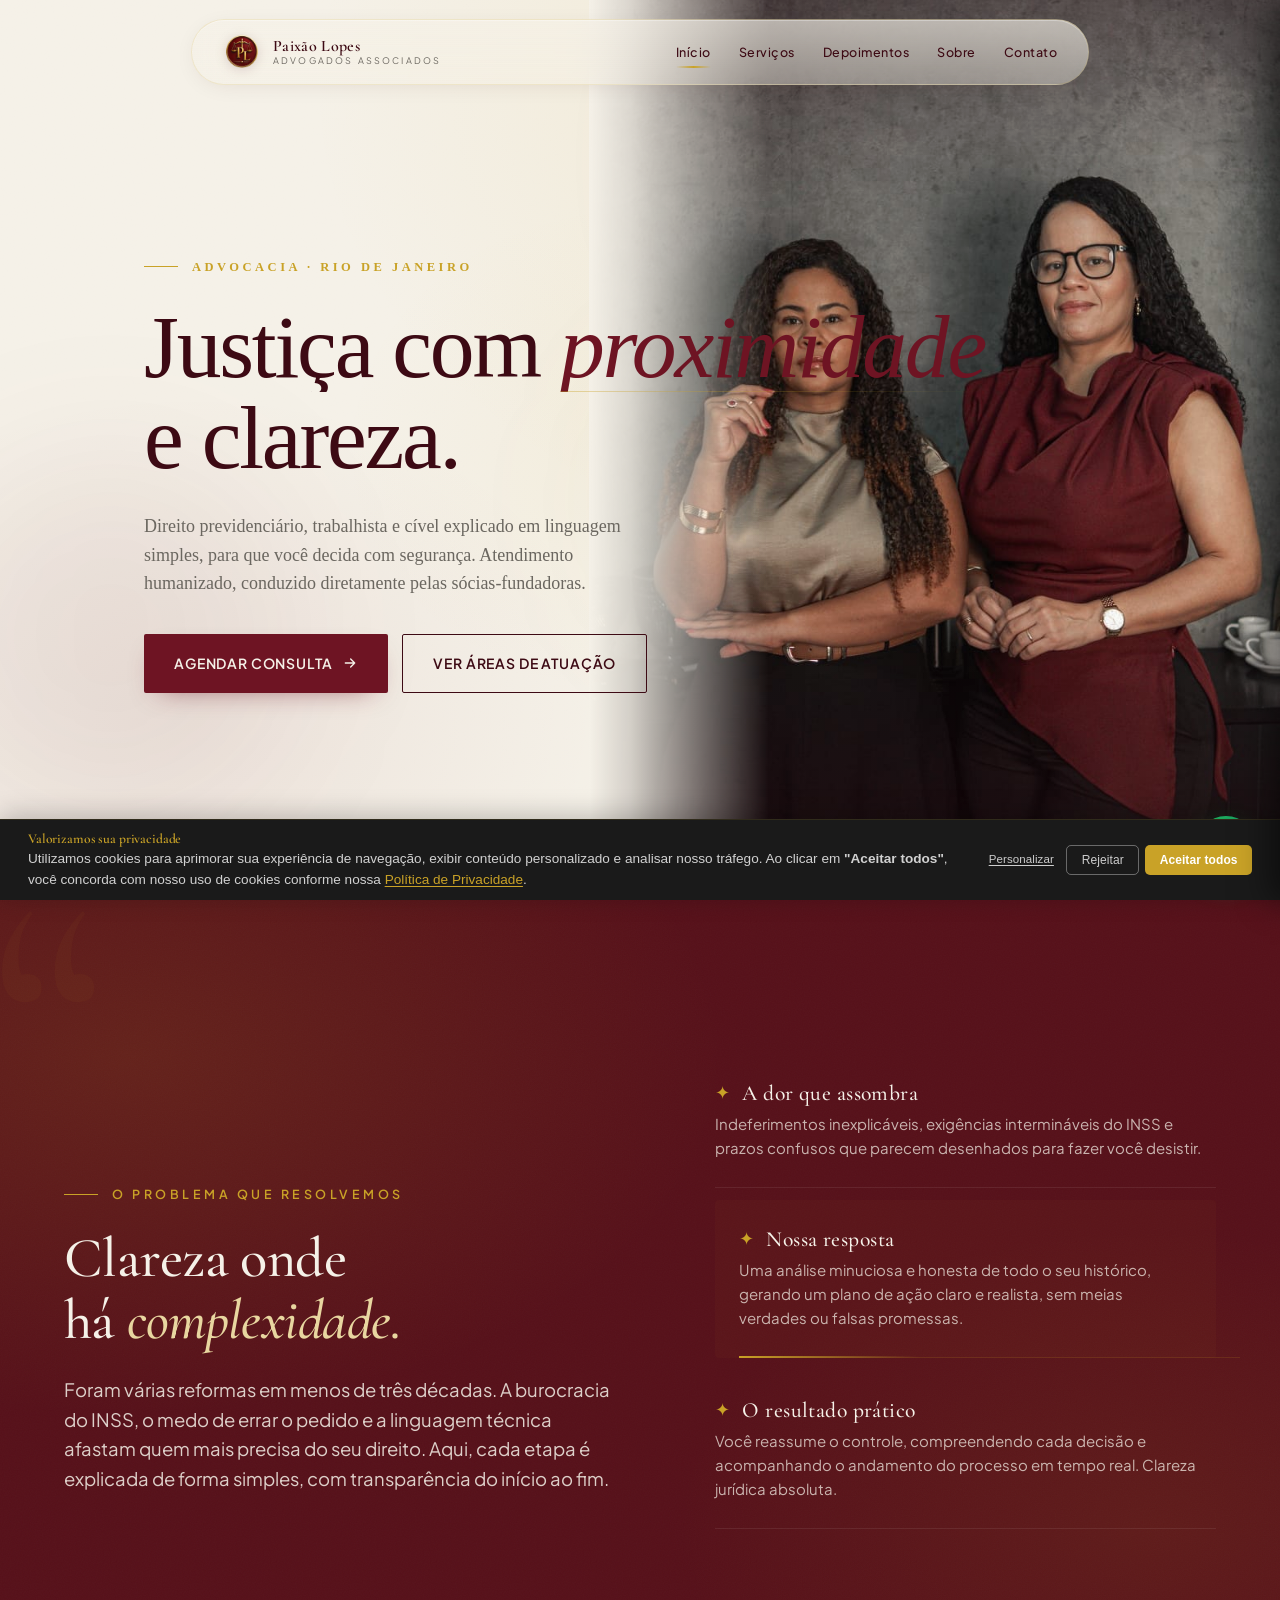
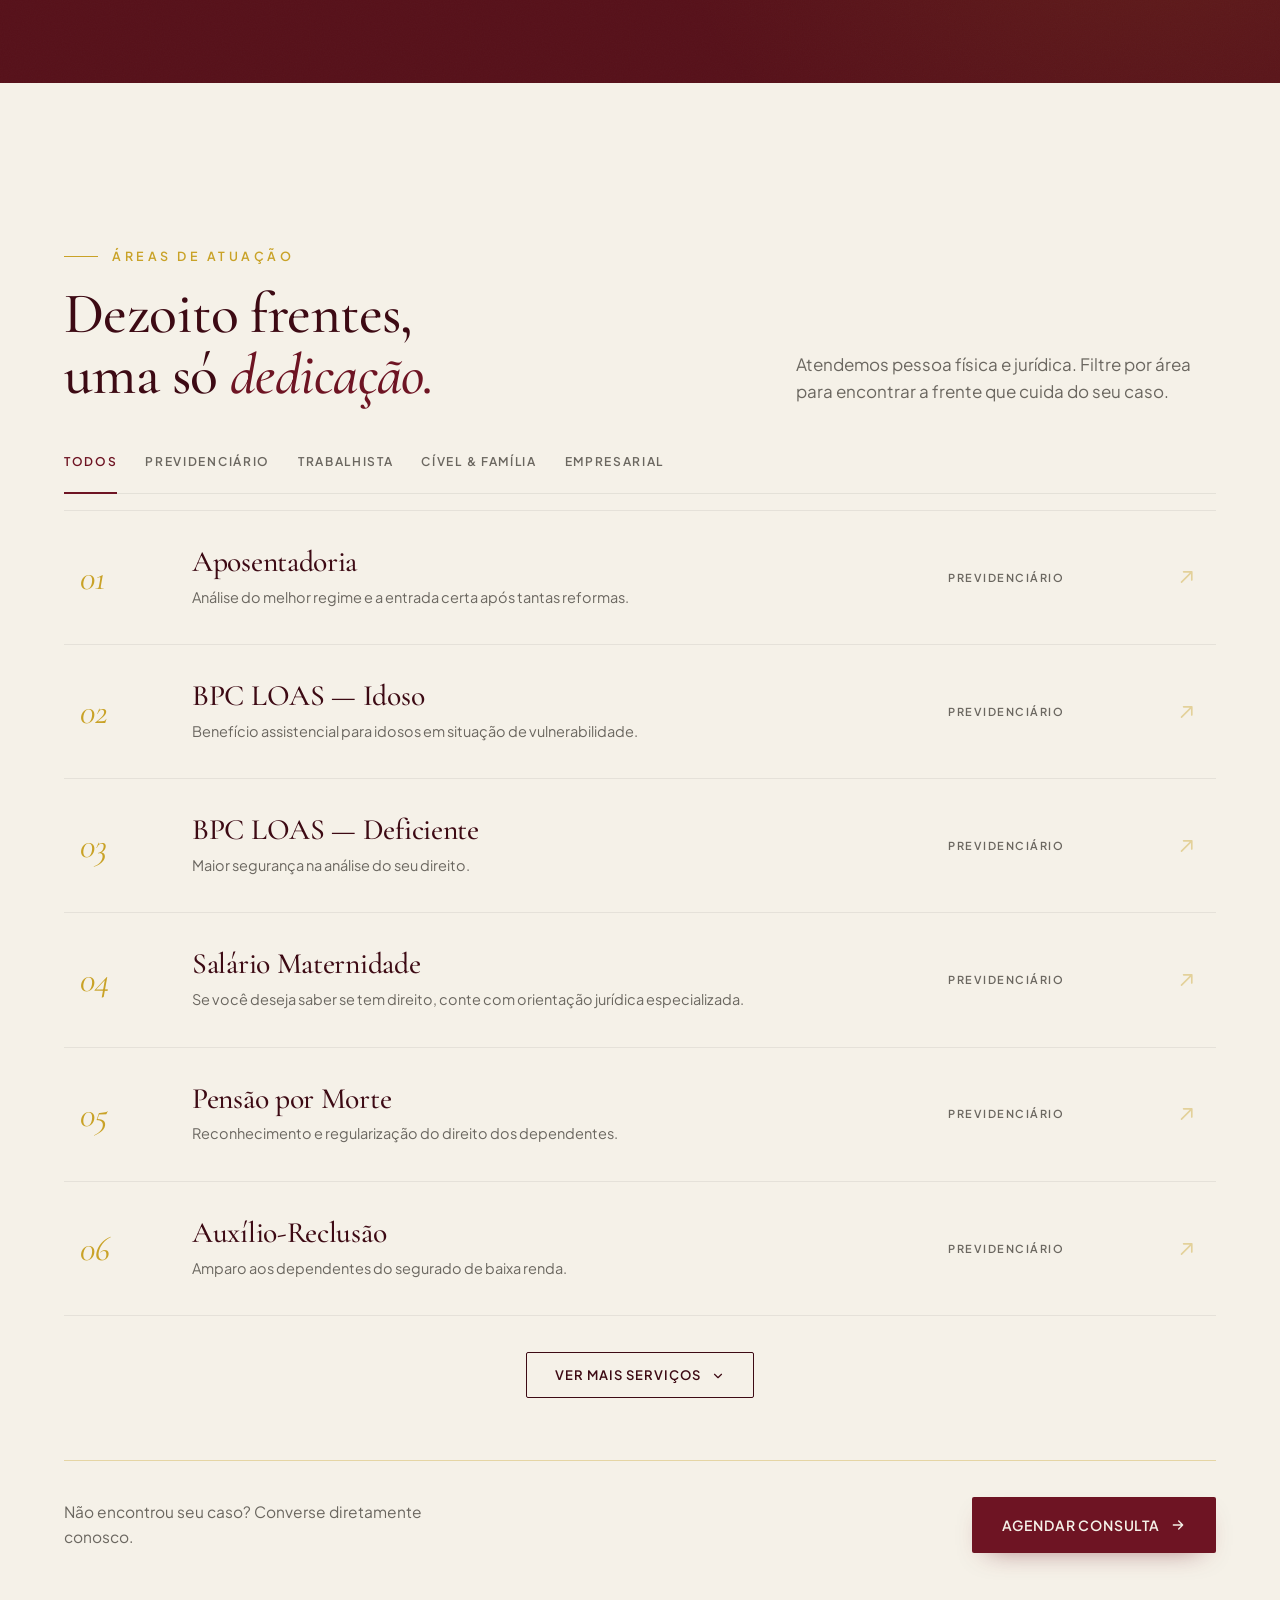
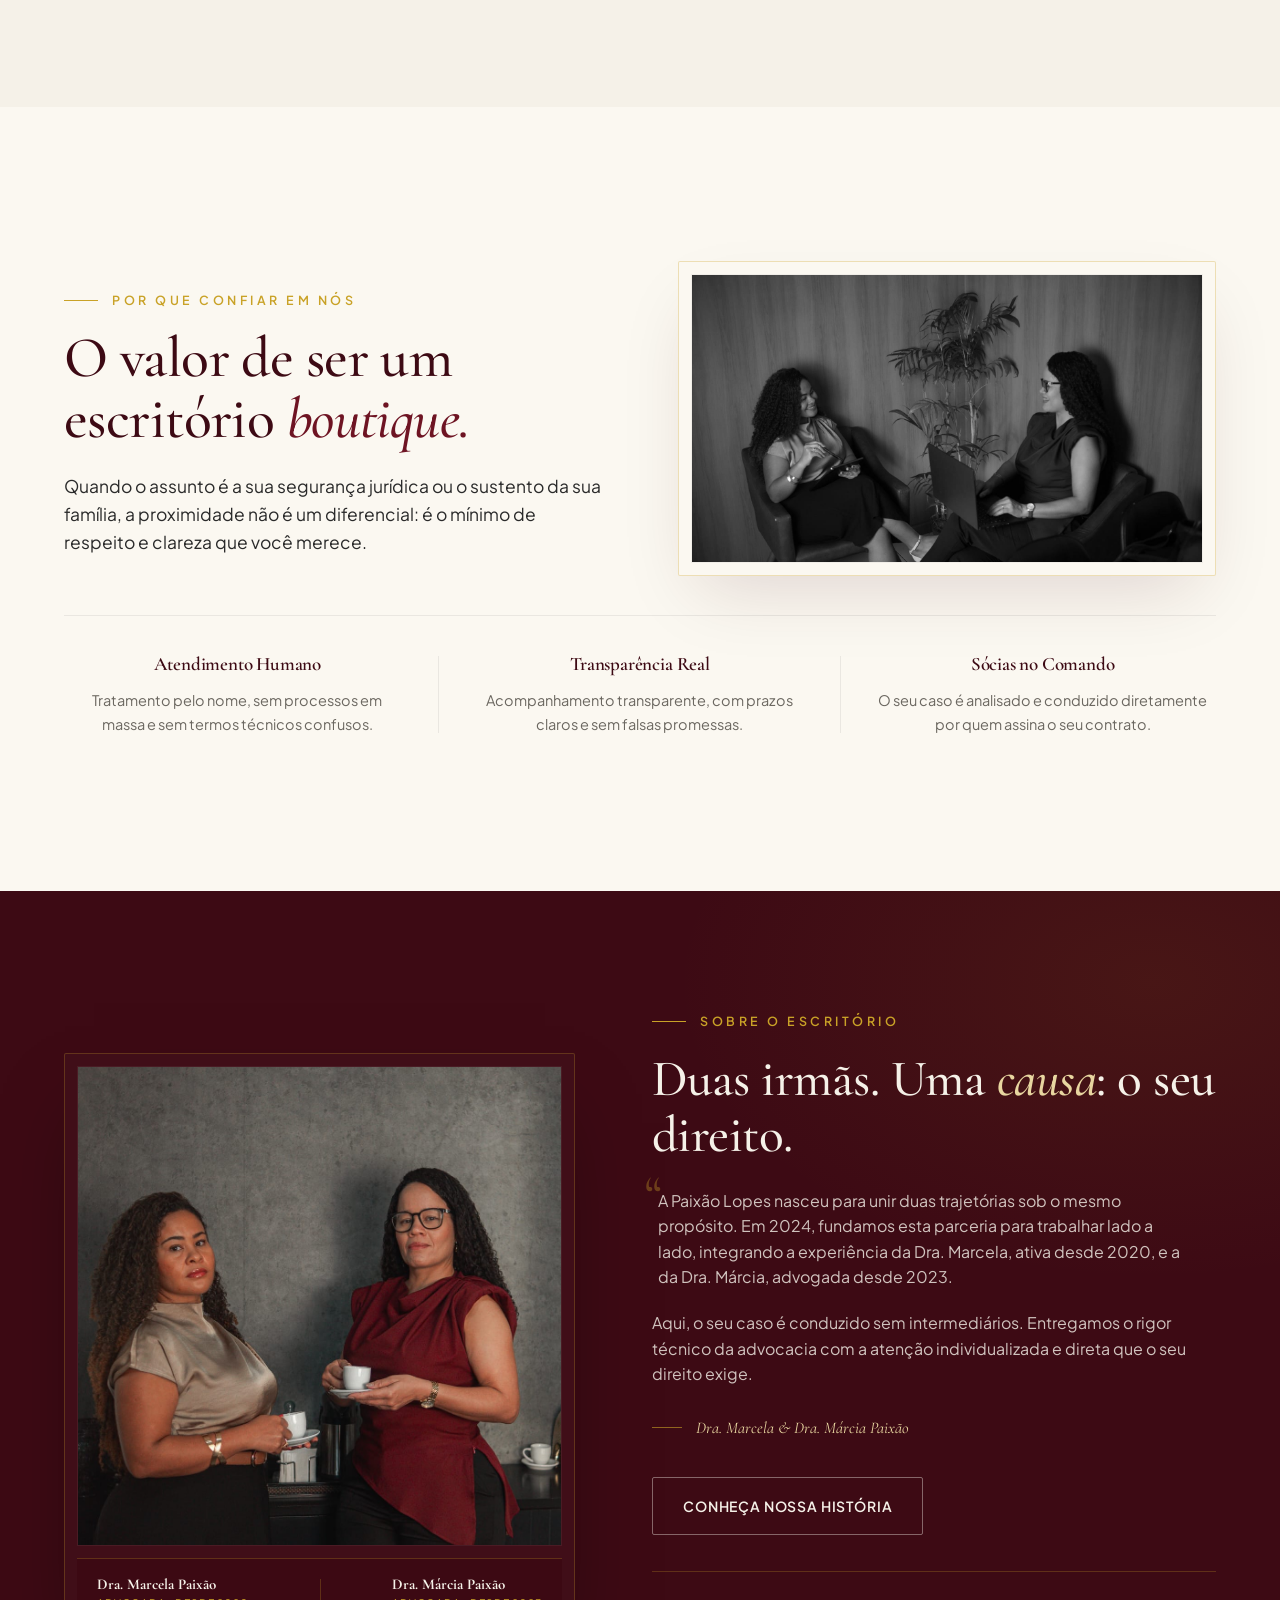
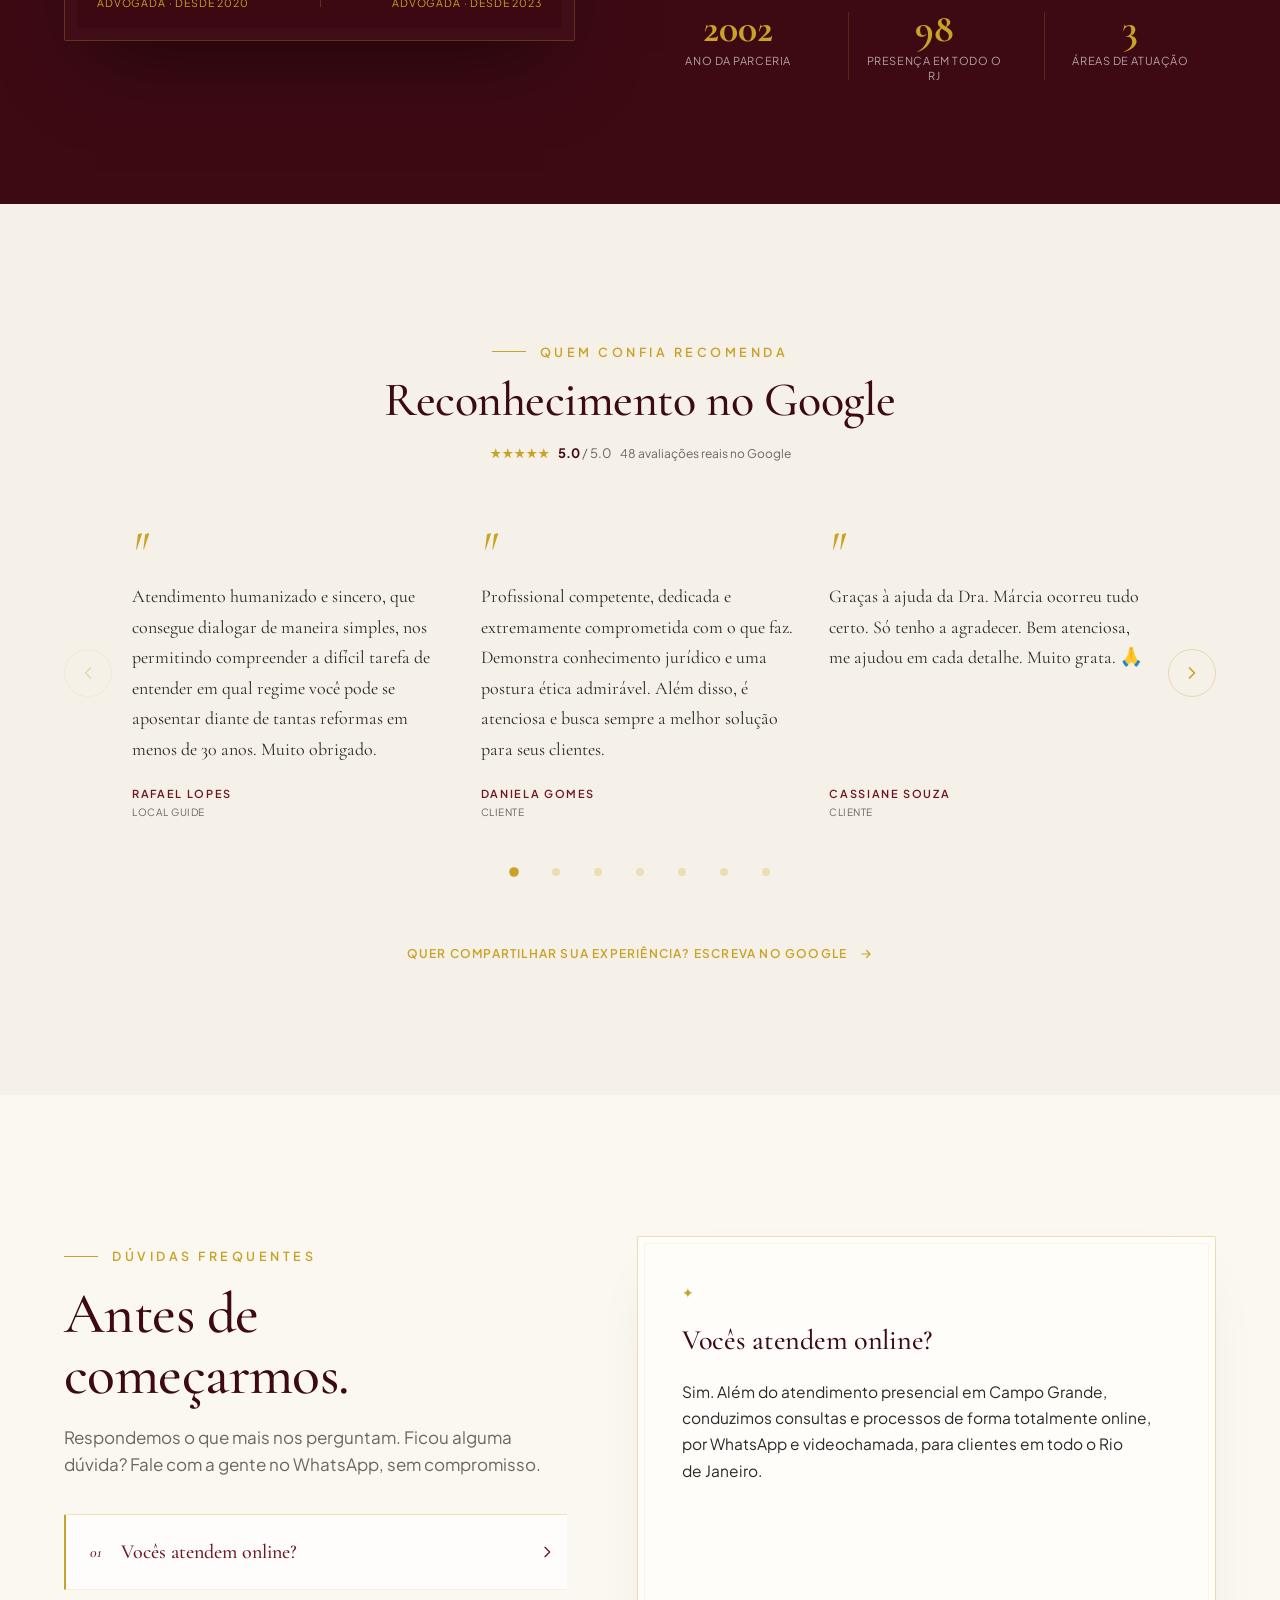
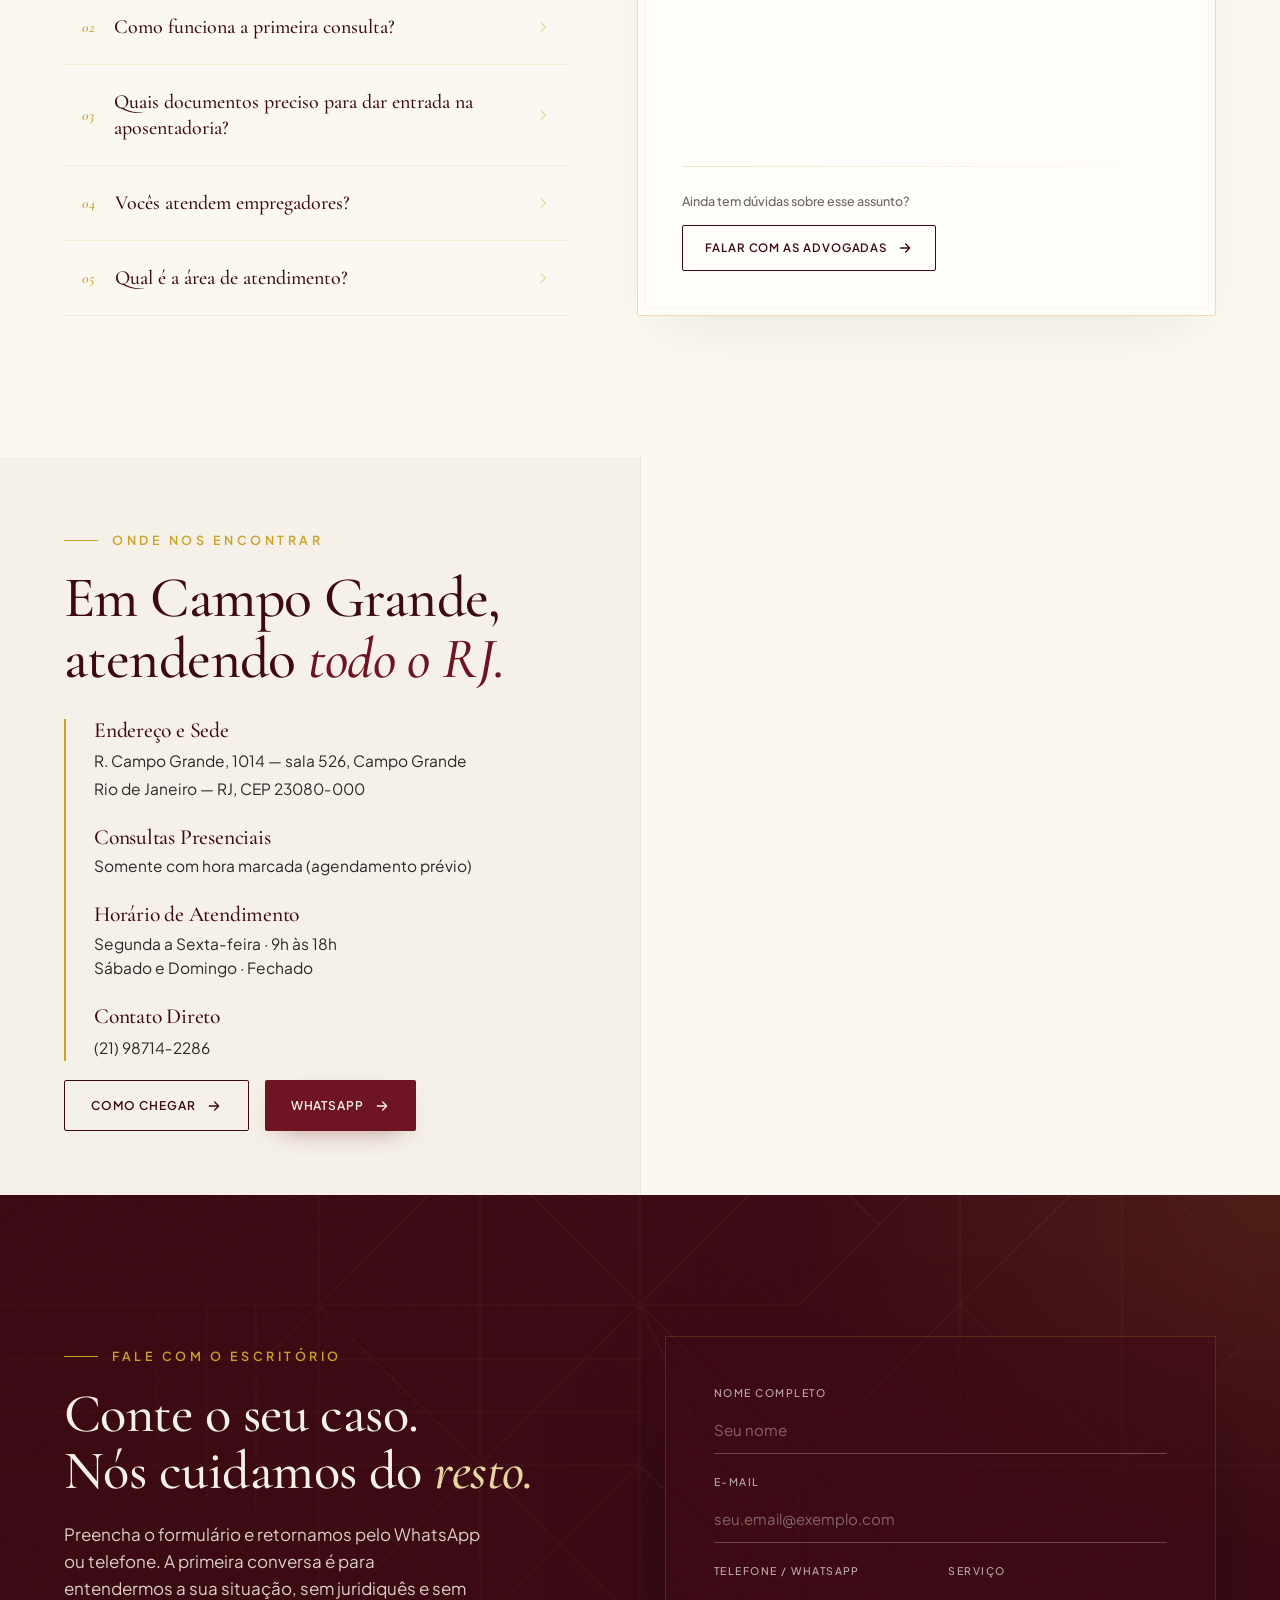
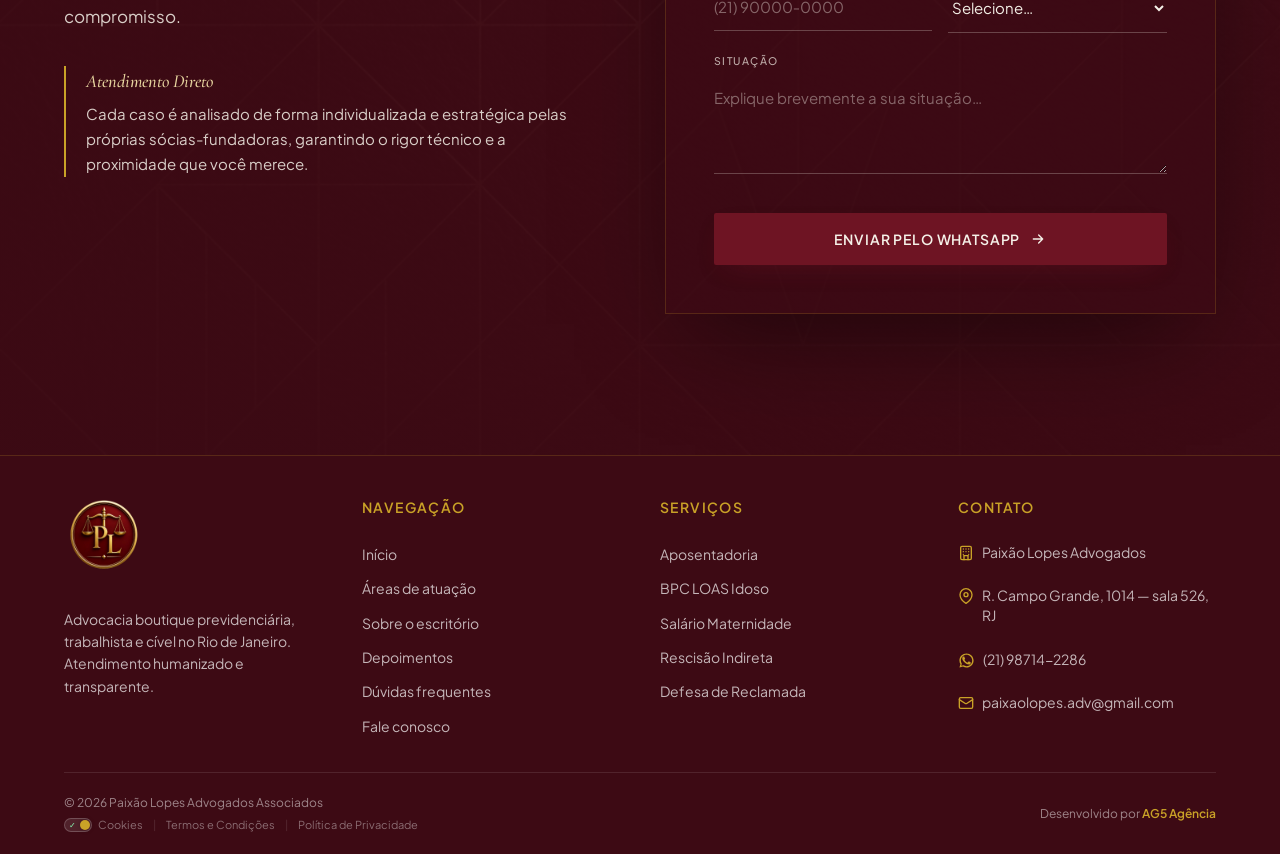
==== commit 0e881217: "feat: add cinematic hero portrait with responsive layout integration and fade effects" ====
--- a/index.html
+++ b/index.html
@@ -492,6 +492,12 @@
 <!-- ============ HERO ============ -->
 <main>
 <section class="hero" id="inicio">
+  <!-- Retrato em sangramento total — camada de fundo, atrás de tudo -->
+  <div class="hero__portrait" aria-hidden="false">
+    <img src="assets/marcela-marcia-paixao-lopes-socias-retrato.jpg" alt="Dra. Marcela e Dra. Márcia Paixão, advogadas sócias-fundadoras da Paixão Lopes Advogados Associados em Campo Grande, Rio de Janeiro" fetchpriority="high" />
+    <div class="hero__portrait-fade"></div>
+  </div>
+
   <!-- Camadas de fundo premium -->
   <div class="hero__bg">
     <div class="hero__bg-grad"></div>
@@ -500,7 +506,7 @@
     <div class="hero__bg-orb orb-2"></div>
     <div class="hero__bg-orb orb-3"></div>
   </div>
-  
+
   <!-- Selo/Brasão flutuante com animação -->
   <div class="hero__seal" aria-hidden="true">
     <div class="hero__seal-ring"></div>
@@ -509,33 +515,34 @@
     <div class="hero__seal-glow"></div>
     <img src="assets/logo-paixao-lopes-advogados-mobile.webp" alt="Brasão oficial redondo da Paixão Lopes Advogados Associados" fetchpriority="high" width="400" height="400" />
   </div>
-  
+
   <!-- Partículas douradas sutis -->
   <div class="hero__particles" aria-hidden="true">
     <span></span><span></span><span></span><span></span><span></span>
     <span></span><span></span><span></span><span></span><span></span>
   </div>
-  
+
   <!-- Conteúdo principal -->
   <div class="hero__inner">
-    <span class="eyebrow hero__kicker">Advocacia · Rio de Janeiro</span>
-    <h1>
-      <span class="line"><span>Justiça com <em>proximidade</em></span></span>
-      <span class="line"><span>e clareza.</span></span>
-    </h1>
-    <p class="hero__sub">Direito previdenciário, trabalhista e cível explicado em linguagem simples, para que você decida com segurança. Atendimento humanizado, conduzido diretamente pelas sócias-fundadoras.</p>
-    <div class="hero__actions">
-      <a class="btn btn-primary" href="https://wa.me/5521987142286?text=Ol%C3%A1%2C%20vim%20atrav%C3%A9s%20do%20site%20e%20gostaria%20de%20agendar%20uma%20consulta." target="_blank" rel="noopener noreferrer">
-        Agendar consulta
-        <svg viewBox="0 0 24 24" fill="none" stroke="currentColor" stroke-width="2"><path d="M5 12h14M13 6l6 6-6 6" stroke-linecap="round" stroke-linejoin="round"/></svg>
-      </a>
-      <a class="btn btn-outline" href="#servicos">Ver áreas de atuação</a>
-    </div>
-    <div class="hero__mobile-img-wrapper">
-      <img src="assets/balanca-justica-mobile.png" alt="Balança da justiça dourada e caneta-tinteiro clássica em mesa de escritório de advocacia" class="hero__mobile-img" width="800" height="450" loading="lazy" />
-    </div>
-  </div>
-  
+    <div class="hero__copy">
+      <span class="eyebrow hero__kicker">Advocacia · Rio de Janeiro</span>
+      <h1>
+        <span class="line"><span>Justiça com <em>proximidade</em></span></span>
+        <span class="line"><span>e clareza.</span></span>
+      </h1>
+      <p class="hero__sub">Direito previdenciário, trabalhista e cível explicado em linguagem simples, para que você decida com segurança. Atendimento humanizado, conduzido diretamente pelas sócias-fundadoras.</p>
+      <div class="hero__actions">
+        <a class="btn btn-primary" href="https://wa.me/5521987142286?text=Ol%C3%A1%2C%20vim%20atrav%C3%A9s%20do%20site%20e%20gostaria%20de%20agendar%20uma%20consulta." target="_blank" rel="noopener noreferrer">
+          Agendar consulta
+          <svg viewBox="0 0 24 24" fill="none" stroke="currentColor" stroke-width="2"><path d="M5 12h14M13 6l6 6-6 6" stroke-linecap="round" stroke-linejoin="round"/></svg>
+        </a>
+        <a class="btn btn-outline" href="#servicos">Ver áreas de atuação</a>
+      </div>
+      <div class="hero__mobile-img-wrapper">
+        <img src="assets/balanca-justica-mobile.png" alt="Balança da justiça dourada e caneta-tinteiro clássica em mesa de escritório de advocacia" class="hero__mobile-img" width="800" height="450" loading="lazy" />
+      </div>
+    </div>
+  </div>
 
 </section>
 
--- a/style.css
+++ b/style.css
@@ -411,8 +411,12 @@
   100% { opacity: 0; transform: translateY(-120px) scale(0); }
 }
 
-/* ===== Selo/Brasão ===== */
+/* ===== Selo/Brasão =====
+   No desktop, o retrato em sangramento ocupa a metade direita da hero — o selo
+   flutuante (pensado para um fundo neutro) ficaria conflitando com a foto, então
+   só aparece a partir do breakpoint em que o retrato é ocultado (ver responsivo). */
 .hero__seal {
+  display: none;
   position: absolute;
   right: clamp(30px, 8vw, 100px);
   top: 50%;
@@ -486,6 +490,62 @@
   position: relative;
   z-index: 3;
   max-width: 900px;
+}
+.hero__copy { min-width: 0; }
+
+/* ===== Retrato em sangramento total — camada de fundo cinematográfica ===== */
+/* Ocupa toda a metade direita da hero, do topo à base, sem moldura fechada:
+   a foto se funde no fundo da seção via degradês, criando profundidade e escala
+   — deliberadamente diferente do padrão "card com moldura dourada" usado no
+   resto do site (Nossa História, Sobre, Confiança). */
+.hero__portrait {
+  position: absolute;
+  inset: 0;
+  left: 46%;
+  z-index: 1;
+  overflow: hidden;
+  opacity: 0;
+  transition: opacity 1.4s var(--ease) .3s;
+}
+.hero.loaded .hero__portrait {
+  opacity: 1;
+}
+.hero__portrait img {
+  position: absolute;
+  inset: 0;
+  width: 100%;
+  height: 100%;
+  object-fit: cover;
+  object-position: 50% 42%;
+  filter: saturate(.92) contrast(1.03);
+  transform: scale(1.06);
+  transition: transform 1.8s var(--ease) .3s;
+}
+.hero.loaded .hero__portrait img {
+  transform: scale(1);
+}
+/* fusão com o fundo: esmaece na borda esquerda (para dentro do texto) e no topo/base */
+.hero__portrait-fade {
+  position: absolute;
+  inset: 0;
+  pointer-events: none;
+  background:
+    linear-gradient(90deg, var(--marfim) 0%, rgba(245,241,232,.85) 6%, transparent 26%),
+    linear-gradient(180deg, rgba(42,6,14,.22) 0%, transparent 22%, transparent 68%, rgba(42,6,14,.4) 100%);
+}
+.hero__portrait-tag {
+  position: absolute; left: clamp(28px, 4vw, 56px); bottom: clamp(28px, 5vh, 56px); z-index: 2;
+  font-family: var(--serif); font-size: 1.1rem; font-weight: 600; color: var(--marfim);
+  text-shadow: 0 2px 12px rgba(0,0,0,.65);
+  opacity: 0; transform: translateY(14px);
+  transition: opacity .9s var(--ease) 1.1s, transform .9s var(--ease) 1.1s;
+}
+.hero.loaded .hero__portrait-tag {
+  opacity: 1; transform: none;
+}
+.hero__portrait-tag span {
+  display: block; font-family: var(--sans); font-size: 10.5px; font-weight: 500;
+  letter-spacing: .18em; text-transform: uppercase; color: var(--ouro-claro); margin-top: 5px;
 }
 
 /* Kicker/Eyebrow com linha animada */
@@ -2835,7 +2895,8 @@
   .foot__about { grid-column: 1 / -1 !important; }
 }
 @media (max-width: 1100px) {
-  .hero__seal { right: clamp(10px, 3vw, 30px); width: clamp(180px, 28vw, 320px); opacity: .85; }
+  .hero__portrait { display: none; }
+  .hero__seal { display: block; right: clamp(10px, 3vw, 30px); width: clamp(180px, 28vw, 320px); opacity: .85; }
   .hero__inner { max-width: 720px; }
 }
 @media (max-width: 760px) {
@@ -2858,18 +2919,41 @@
   .hero__bg-orb { display: none; }
   .hero__particles { display: block; }
   .hero__particles span { animation-duration: 8s; }
-  .hero__seal { opacity: .12; right: -10%; top: 45%; width: 70vw; animation: sealFloat 8s ease-in-out infinite; }
-  .hero__seal-ring { display: block; inset: -5%; border-width: 1px; opacity: .3; }
-  .hero__seal-ring.r2 { display: block; inset: -10%; opacity: .15; }
-  .hero__seal-ring.r3 { display: none; }
-  .hero__seal-glow { display: block; inset: -20%; opacity: .4; }
+  .hero__seal { display: none; } /* substituído pela foto de fundo cinematográfica */
   .hero__inner { max-width: 100%; }
   .hero__kicker { margin-bottom: 20px; font-size: 11px; }
   .hero h1 { font-size: clamp(2.8rem, 10vw, 4.2rem); line-height: 1.05; letter-spacing: -0.02em; }
   .hero__sub { margin-top: 20px; font-size: 16px; max-width: 100%; line-height: 1.6; }
   .hero__actions { margin-top: 28px; }
   .hero__actions .btn { flex: 1 1 100%; justify-content: center; padding: 18px 24px; }
-  .hero__mobile-img-wrapper { display: block; }
+  .hero__mobile-img-wrapper { display: none; } /* substituído pela foto de fundo cinematográfica */
+
+  /* ===== Retrato como fundo completo do Hero (mobile) ===== */
+  .hero__portrait {
+    display: block;
+    inset: 0; left: 0;
+    z-index: 0;
+  }
+  .hero__portrait img {
+    object-position: 50% 22%;
+    filter: saturate(.9) contrast(1.05) brightness(.9);
+  }
+  .hero__portrait-fade {
+    background:
+      linear-gradient(180deg, rgba(42,6,14,.55) 0%, rgba(42,6,14,.72) 38%, rgba(42,6,14,.88) 68%, var(--bordo-escuro) 100%);
+  }
+  .hero__bg-grad, .hero__bg-noise { opacity: .5; mix-blend-mode: overlay; }
+
+  /* Texto migra para tons claros/dourados sobre o fundo escurecido */
+  .hero__kicker { color: var(--ouro-claro); }
+  .hero__kicker::before { background: linear-gradient(90deg, transparent, var(--ouro-claro)); }
+  .hero h1 { color: var(--marfim); }
+  .hero h1 em { color: var(--ouro-claro); }
+  .hero h1 em::after { background: linear-gradient(90deg, var(--ouro-claro), transparent); }
+  .hero__sub { color: rgba(245,241,232,.82); }
+  .hero__actions .btn-outline { color: var(--marfim); border-color: rgba(245,241,232,.55); }
+  .hero__actions .btn-outline:hover { background: var(--marfim); color: var(--bordo-escuro); border-color: var(--marfim); }
+  .hero__actions .btn-primary:hover { background: var(--ouro); color: var(--bordo-escuro); box-shadow: 0 18px 38px -16px rgba(201,162,39,.6); }
   .hero__meta { position: static; margin-top: auto; padding-top: 32px; gap: 16px; }
   .hero__rating { display: flex; align-items: center; gap: 8px; }
   .hero__rating .stars { font-size: 13px; }
--- a/style.css
+++ b/style.css
@@ -411,8 +411,12 @@
   100% { opacity: 0; transform: translateY(-120px) scale(0); }
 }
 
-/* ===== Selo/Brasão ===== */
+/* ===== Selo/Brasão =====
+   No desktop, o retrato em sangramento ocupa a metade direita da hero — o selo
+   flutuante (pensado para um fundo neutro) ficaria conflitando com a foto, então
+   só aparece a partir do breakpoint em que o retrato é ocultado (ver responsivo). */
 .hero__seal {
+  display: none;
   position: absolute;
   right: clamp(30px, 8vw, 100px);
   top: 50%;
@@ -486,6 +490,62 @@
   position: relative;
   z-index: 3;
   max-width: 900px;
+}
+.hero__copy { min-width: 0; }
+
+/* ===== Retrato em sangramento total — camada de fundo cinematográfica ===== */
+/* Ocupa toda a metade direita da hero, do topo à base, sem moldura fechada:
+   a foto se funde no fundo da seção via degradês, criando profundidade e escala
+   — deliberadamente diferente do padrão "card com moldura dourada" usado no
+   resto do site (Nossa História, Sobre, Confiança). */
+.hero__portrait {
+  position: absolute;
+  inset: 0;
+  left: 46%;
+  z-index: 1;
+  overflow: hidden;
+  opacity: 0;
+  transition: opacity 1.4s var(--ease) .3s;
+}
+.hero.loaded .hero__portrait {
+  opacity: 1;
+}
+.hero__portrait img {
+  position: absolute;
+  inset: 0;
+  width: 100%;
+  height: 100%;
+  object-fit: cover;
+  object-position: 50% 42%;
+  filter: saturate(.92) contrast(1.03);
+  transform: scale(1.06);
+  transition: transform 1.8s var(--ease) .3s;
+}
+.hero.loaded .hero__portrait img {
+  transform: scale(1);
+}
+/* fusão com o fundo: esmaece na borda esquerda (para dentro do texto) e no topo/base */
+.hero__portrait-fade {
+  position: absolute;
+  inset: 0;
+  pointer-events: none;
+  background:
+    linear-gradient(90deg, var(--marfim) 0%, rgba(245,241,232,.85) 6%, transparent 26%),
+    linear-gradient(180deg, rgba(42,6,14,.22) 0%, transparent 22%, transparent 68%, rgba(42,6,14,.4) 100%);
+}
+.hero__portrait-tag {
+  position: absolute; left: clamp(28px, 4vw, 56px); bottom: clamp(28px, 5vh, 56px); z-index: 2;
+  font-family: var(--serif); font-size: 1.1rem; font-weight: 600; color: var(--marfim);
+  text-shadow: 0 2px 12px rgba(0,0,0,.65);
+  opacity: 0; transform: translateY(14px);
+  transition: opacity .9s var(--ease) 1.1s, transform .9s var(--ease) 1.1s;
+}
+.hero.loaded .hero__portrait-tag {
+  opacity: 1; transform: none;
+}
+.hero__portrait-tag span {
+  display: block; font-family: var(--sans); font-size: 10.5px; font-weight: 500;
+  letter-spacing: .18em; text-transform: uppercase; color: var(--ouro-claro); margin-top: 5px;
 }
 
 /* Kicker/Eyebrow com linha animada */
@@ -2835,7 +2895,8 @@
   .foot__about { grid-column: 1 / -1 !important; }
 }
 @media (max-width: 1100px) {
-  .hero__seal { right: clamp(10px, 3vw, 30px); width: clamp(180px, 28vw, 320px); opacity: .85; }
+  .hero__portrait { display: none; }
+  .hero__seal { display: block; right: clamp(10px, 3vw, 30px); width: clamp(180px, 28vw, 320px); opacity: .85; }
   .hero__inner { max-width: 720px; }
 }
 @media (max-width: 760px) {
@@ -2858,18 +2919,41 @@
   .hero__bg-orb { display: none; }
   .hero__particles { display: block; }
   .hero__particles span { animation-duration: 8s; }
-  .hero__seal { opacity: .12; right: -10%; top: 45%; width: 70vw; animation: sealFloat 8s ease-in-out infinite; }
-  .hero__seal-ring { display: block; inset: -5%; border-width: 1px; opacity: .3; }
-  .hero__seal-ring.r2 { display: block; inset: -10%; opacity: .15; }
-  .hero__seal-ring.r3 { display: none; }
-  .hero__seal-glow { display: block; inset: -20%; opacity: .4; }
+  .hero__seal { display: none; } /* substituído pela foto de fundo cinematográfica */
   .hero__inner { max-width: 100%; }
   .hero__kicker { margin-bottom: 20px; font-size: 11px; }
   .hero h1 { font-size: clamp(2.8rem, 10vw, 4.2rem); line-height: 1.05; letter-spacing: -0.02em; }
   .hero__sub { margin-top: 20px; font-size: 16px; max-width: 100%; line-height: 1.6; }
   .hero__actions { margin-top: 28px; }
   .hero__actions .btn { flex: 1 1 100%; justify-content: center; padding: 18px 24px; }
-  .hero__mobile-img-wrapper { display: block; }
+  .hero__mobile-img-wrapper { display: none; } /* substituído pela foto de fundo cinematográfica */
+
+  /* ===== Retrato como fundo completo do Hero (mobile) ===== */
+  .hero__portrait {
+    display: block;
+    inset: 0; left: 0;
+    z-index: 0;
+  }
+  .hero__portrait img {
+    object-position: 50% 22%;
+    filter: saturate(.9) contrast(1.05) brightness(.9);
+  }
+  .hero__portrait-fade {
+    background:
+      linear-gradient(180deg, rgba(42,6,14,.55) 0%, rgba(42,6,14,.72) 38%, rgba(42,6,14,.88) 68%, var(--bordo-escuro) 100%);
+  }
+  .hero__bg-grad, .hero__bg-noise { opacity: .5; mix-blend-mode: overlay; }
+
+  /* Texto migra para tons claros/dourados sobre o fundo escurecido */
+  .hero__kicker { color: var(--ouro-claro); }
+  .hero__kicker::before { background: linear-gradient(90deg, transparent, var(--ouro-claro)); }
+  .hero h1 { color: var(--marfim); }
+  .hero h1 em { color: var(--ouro-claro); }
+  .hero h1 em::after { background: linear-gradient(90deg, var(--ouro-claro), transparent); }
+  .hero__sub { color: rgba(245,241,232,.82); }
+  .hero__actions .btn-outline { color: var(--marfim); border-color: rgba(245,241,232,.55); }
+  .hero__actions .btn-outline:hover { background: var(--marfim); color: var(--bordo-escuro); border-color: var(--marfim); }
+  .hero__actions .btn-primary:hover { background: var(--ouro); color: var(--bordo-escuro); box-shadow: 0 18px 38px -16px rgba(201,162,39,.6); }
   .hero__meta { position: static; margin-top: auto; padding-top: 32px; gap: 16px; }
   .hero__rating { display: flex; align-items: center; gap: 8px; }
   .hero__rating .stars { font-size: 13px; }
